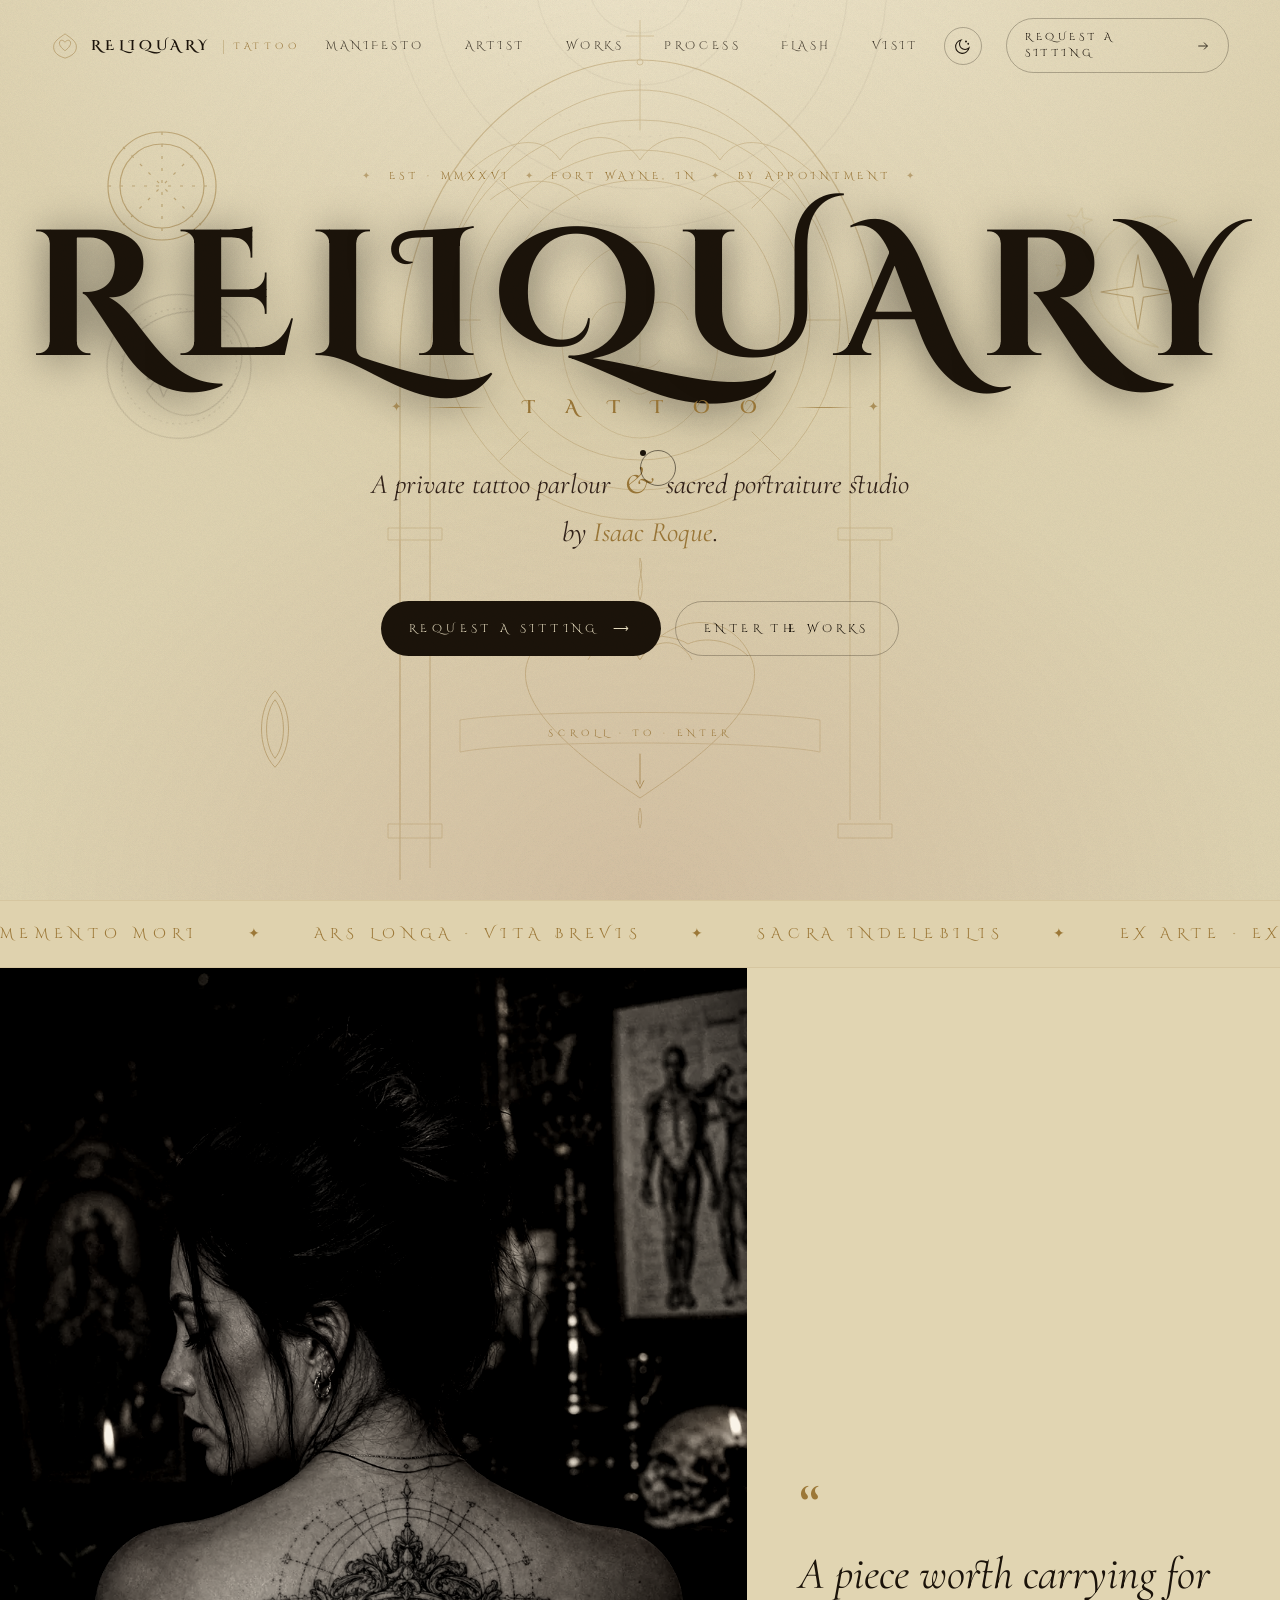
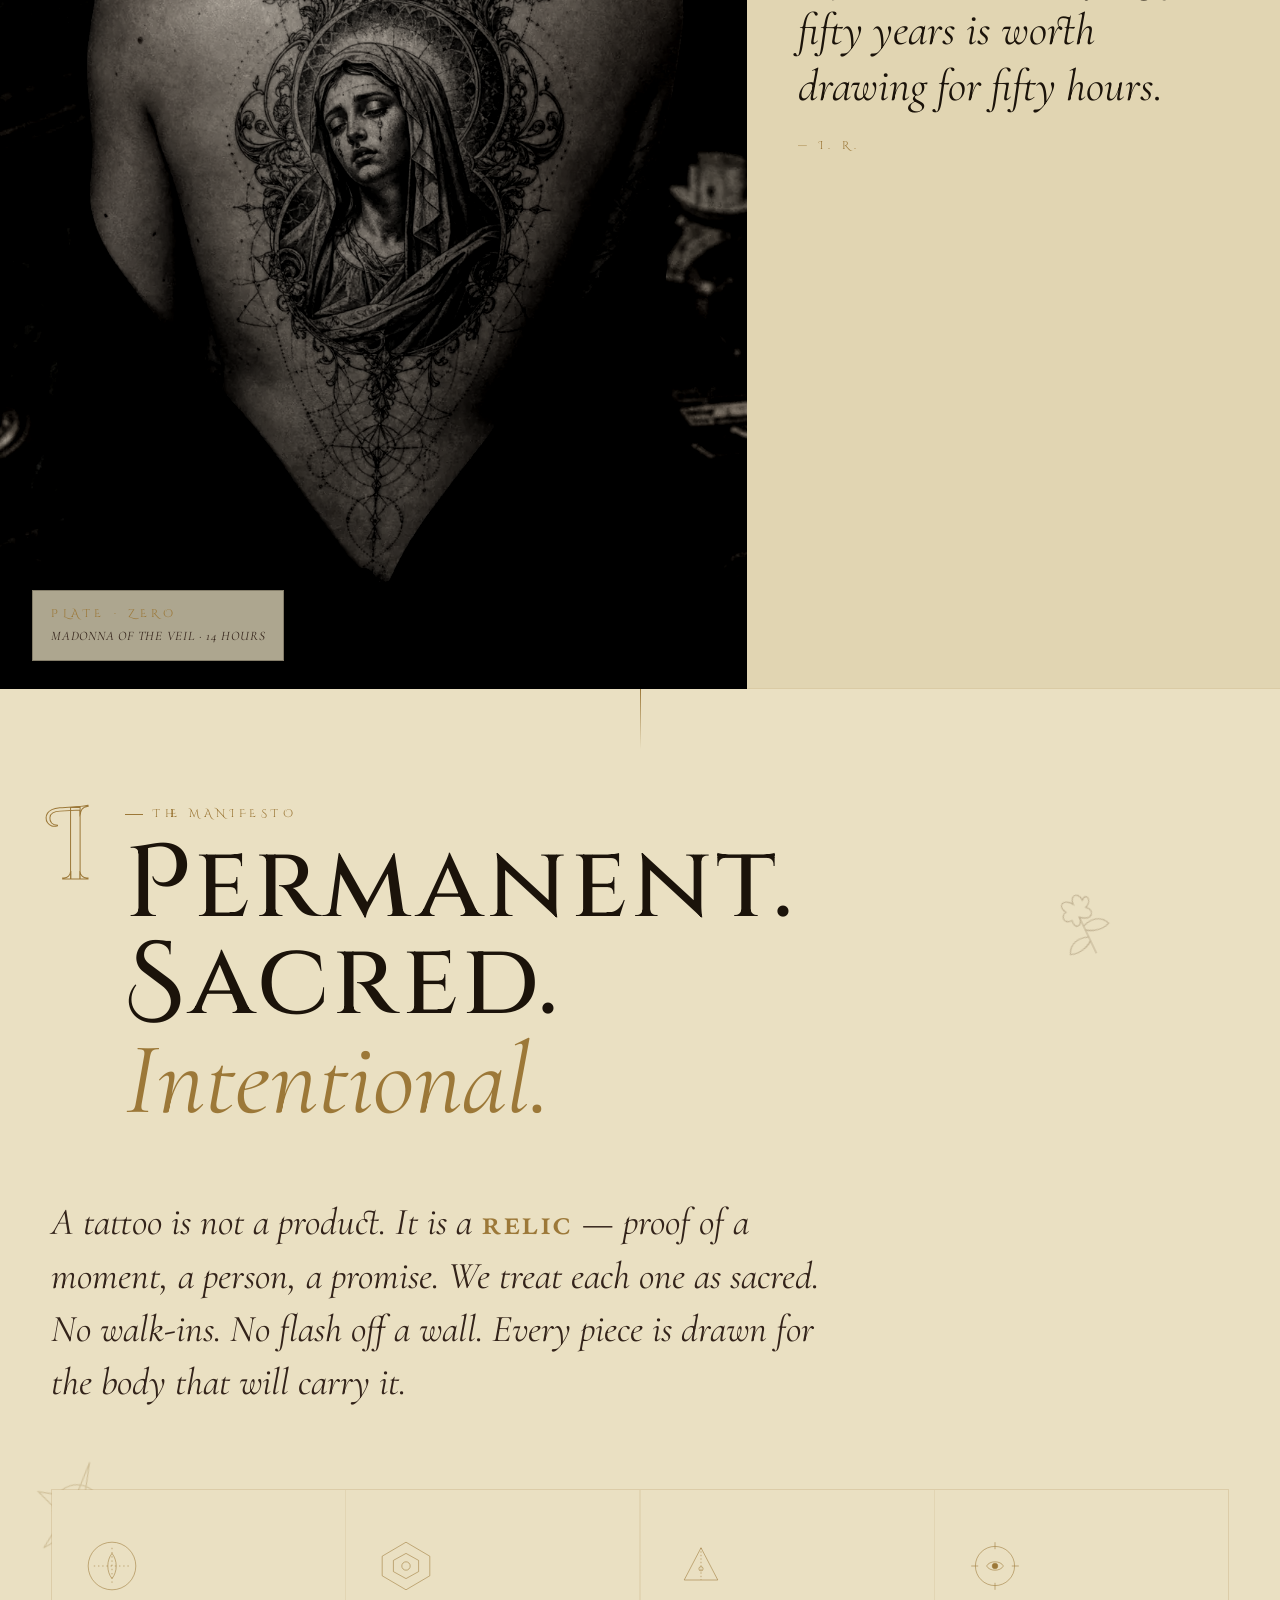
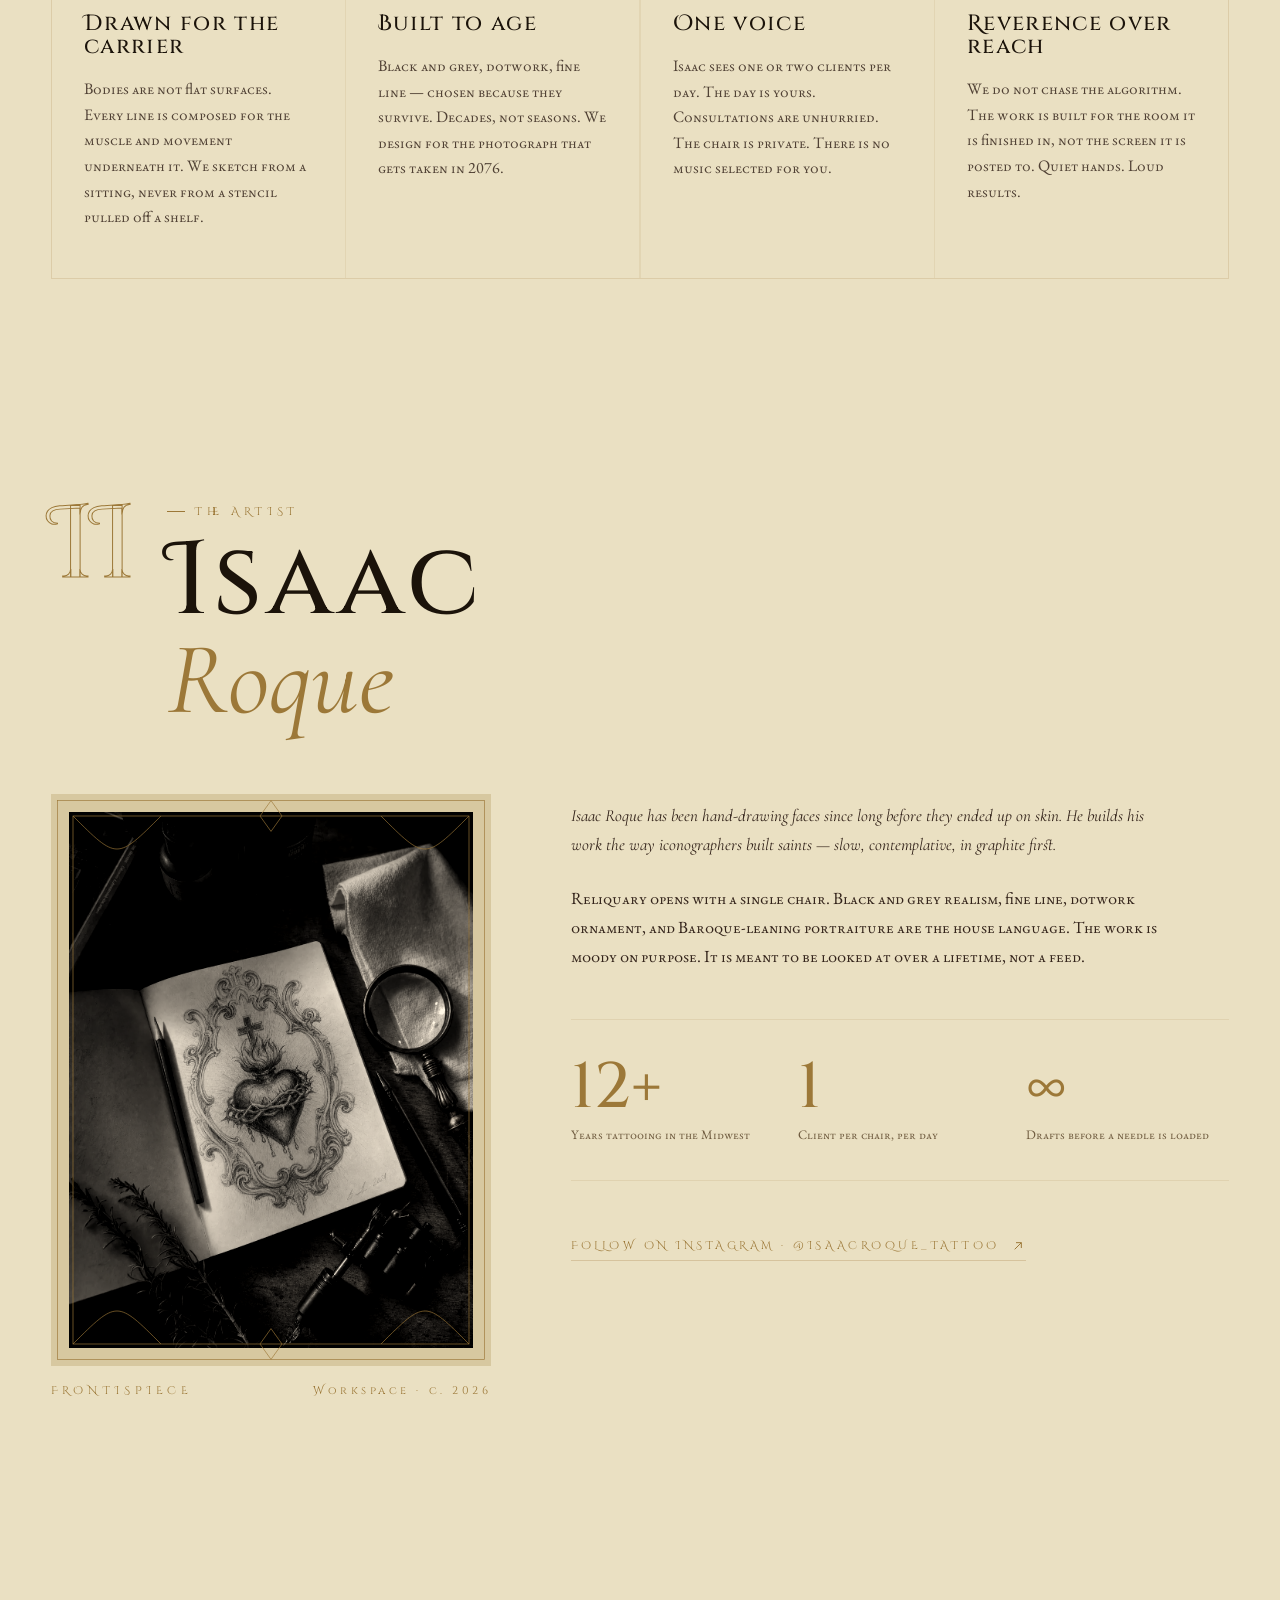
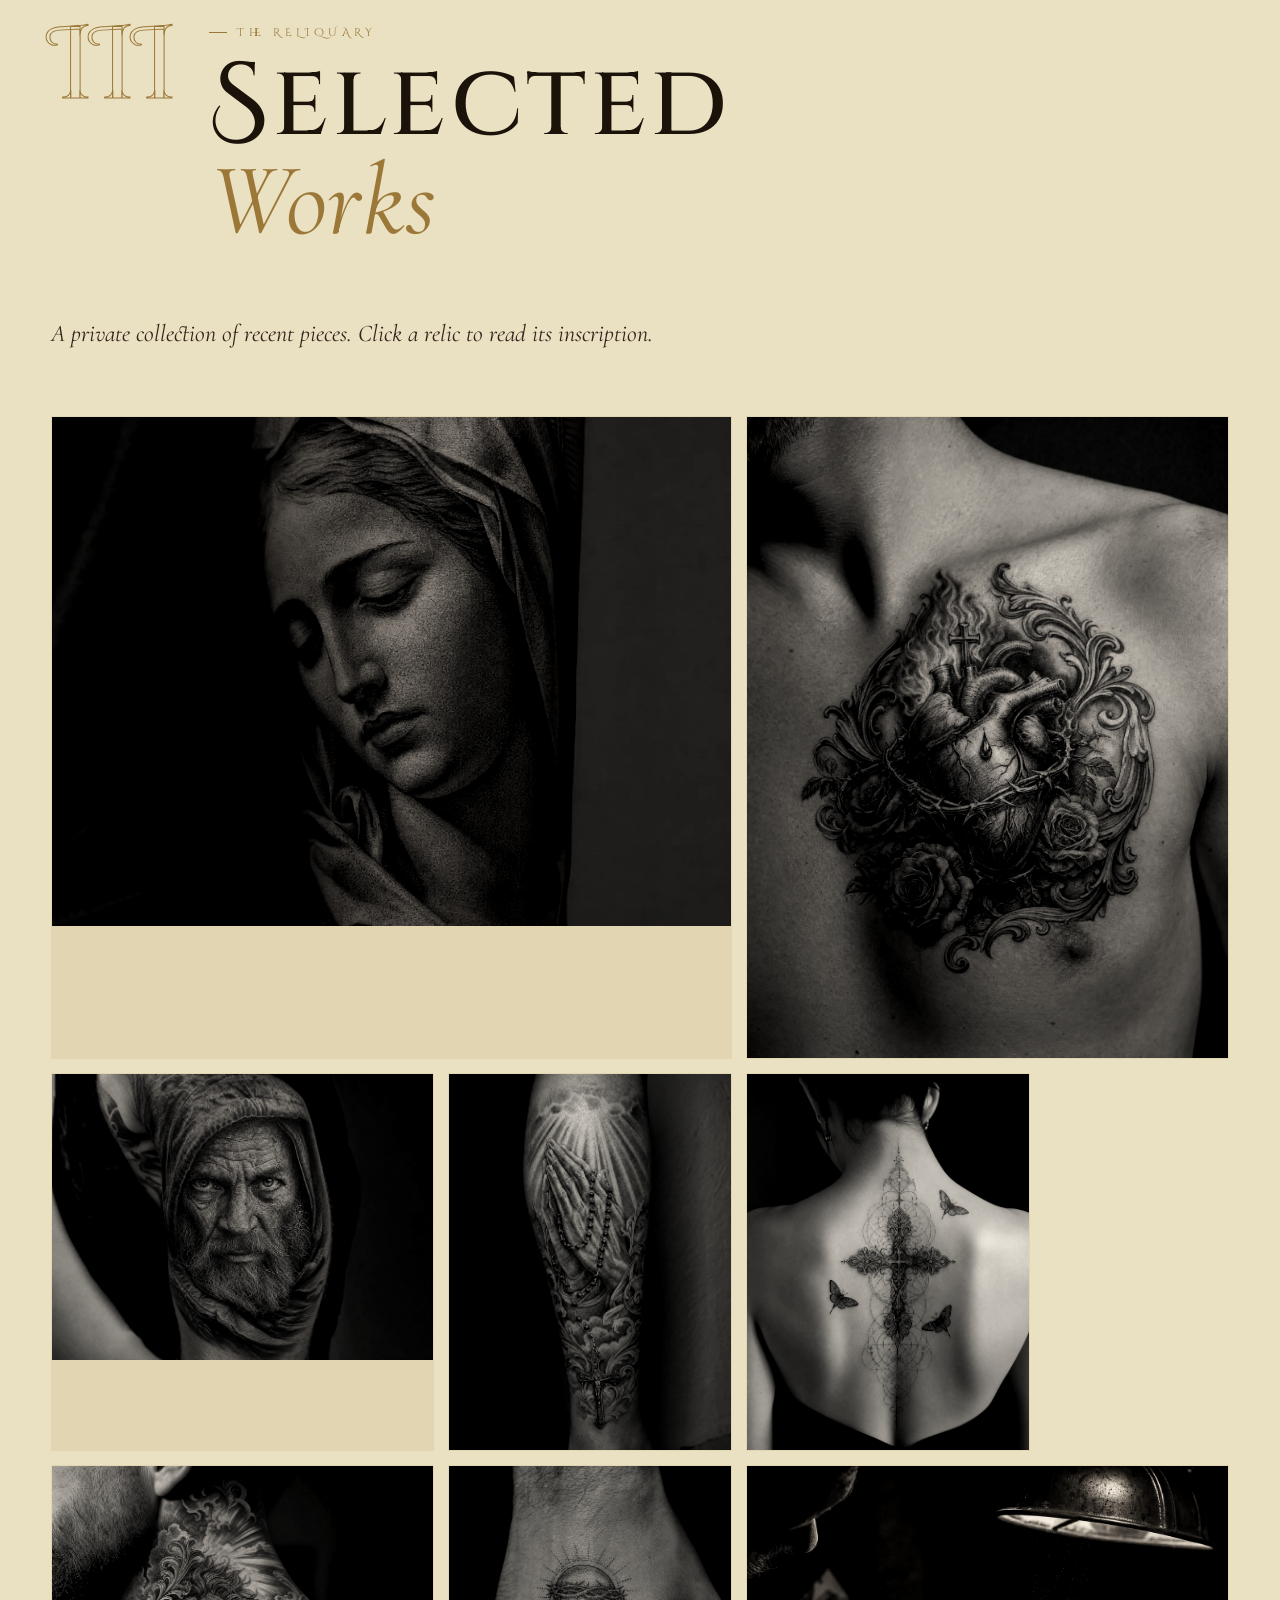
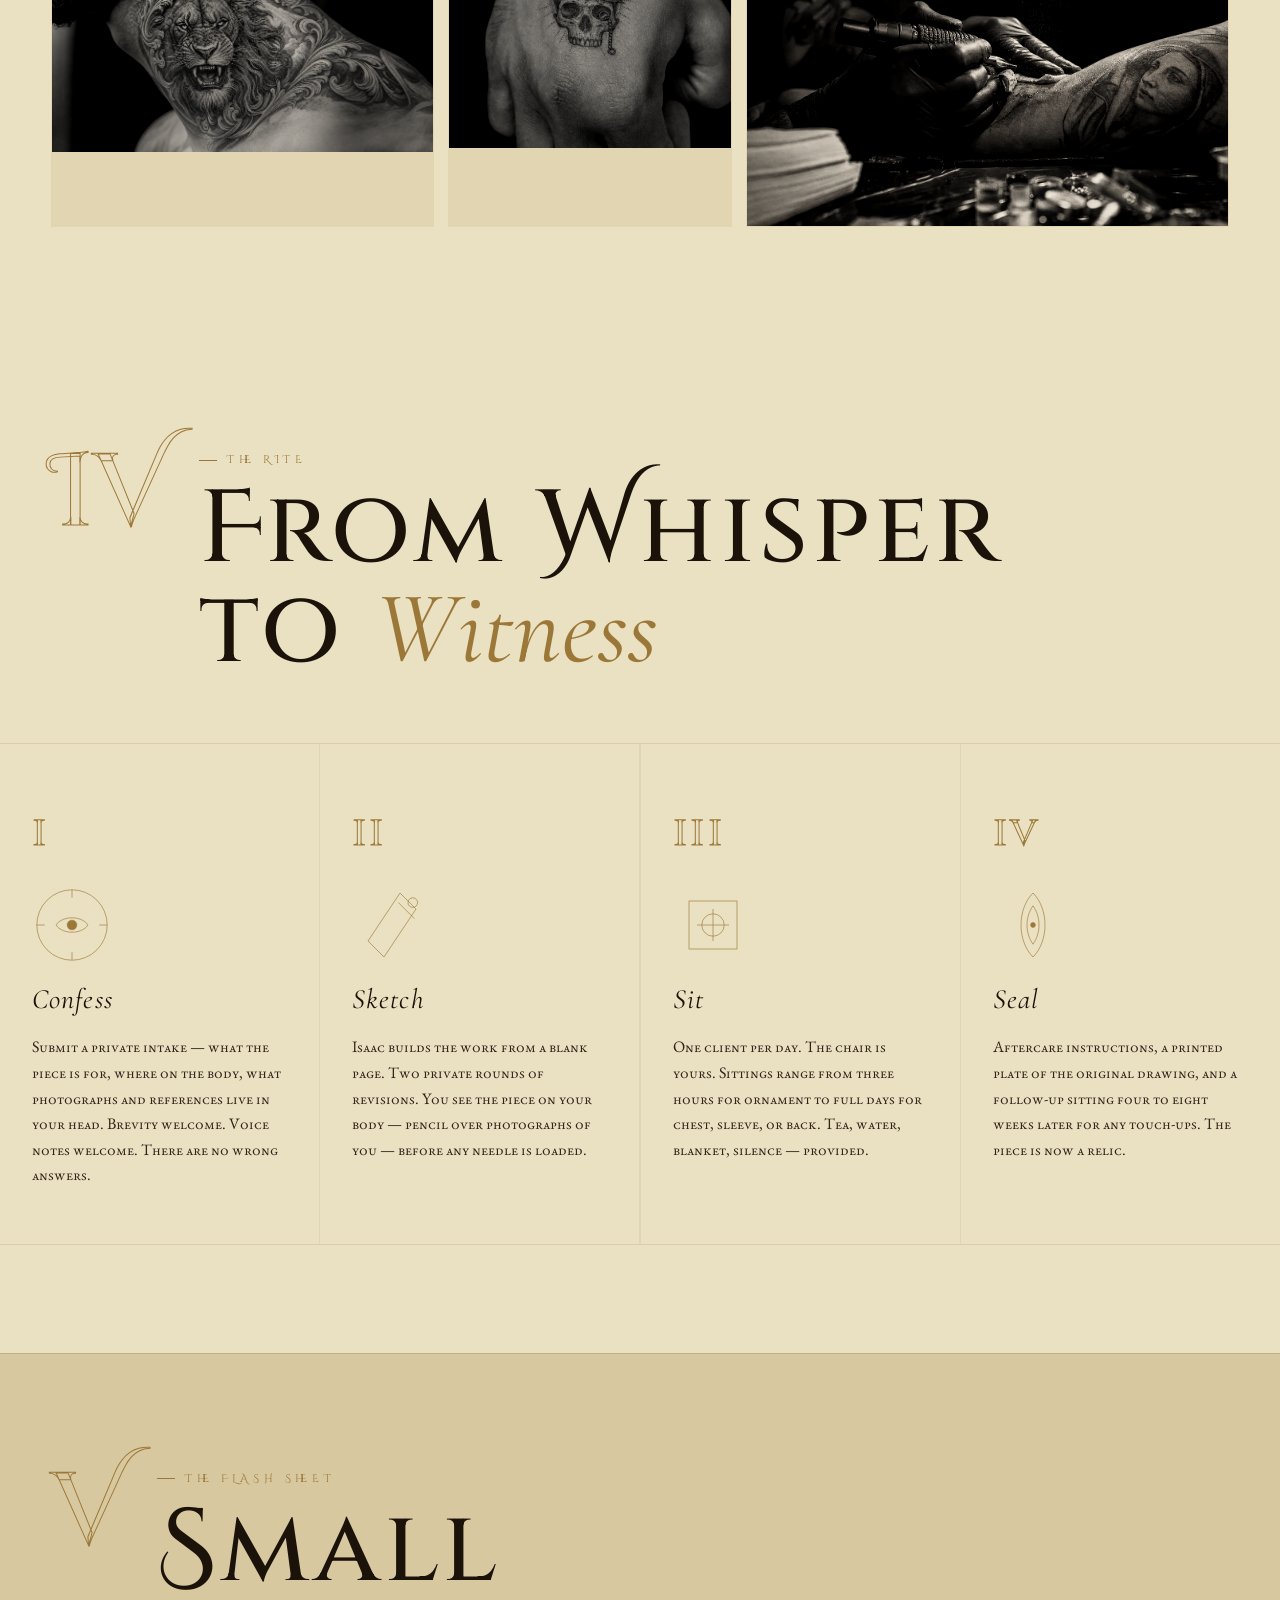
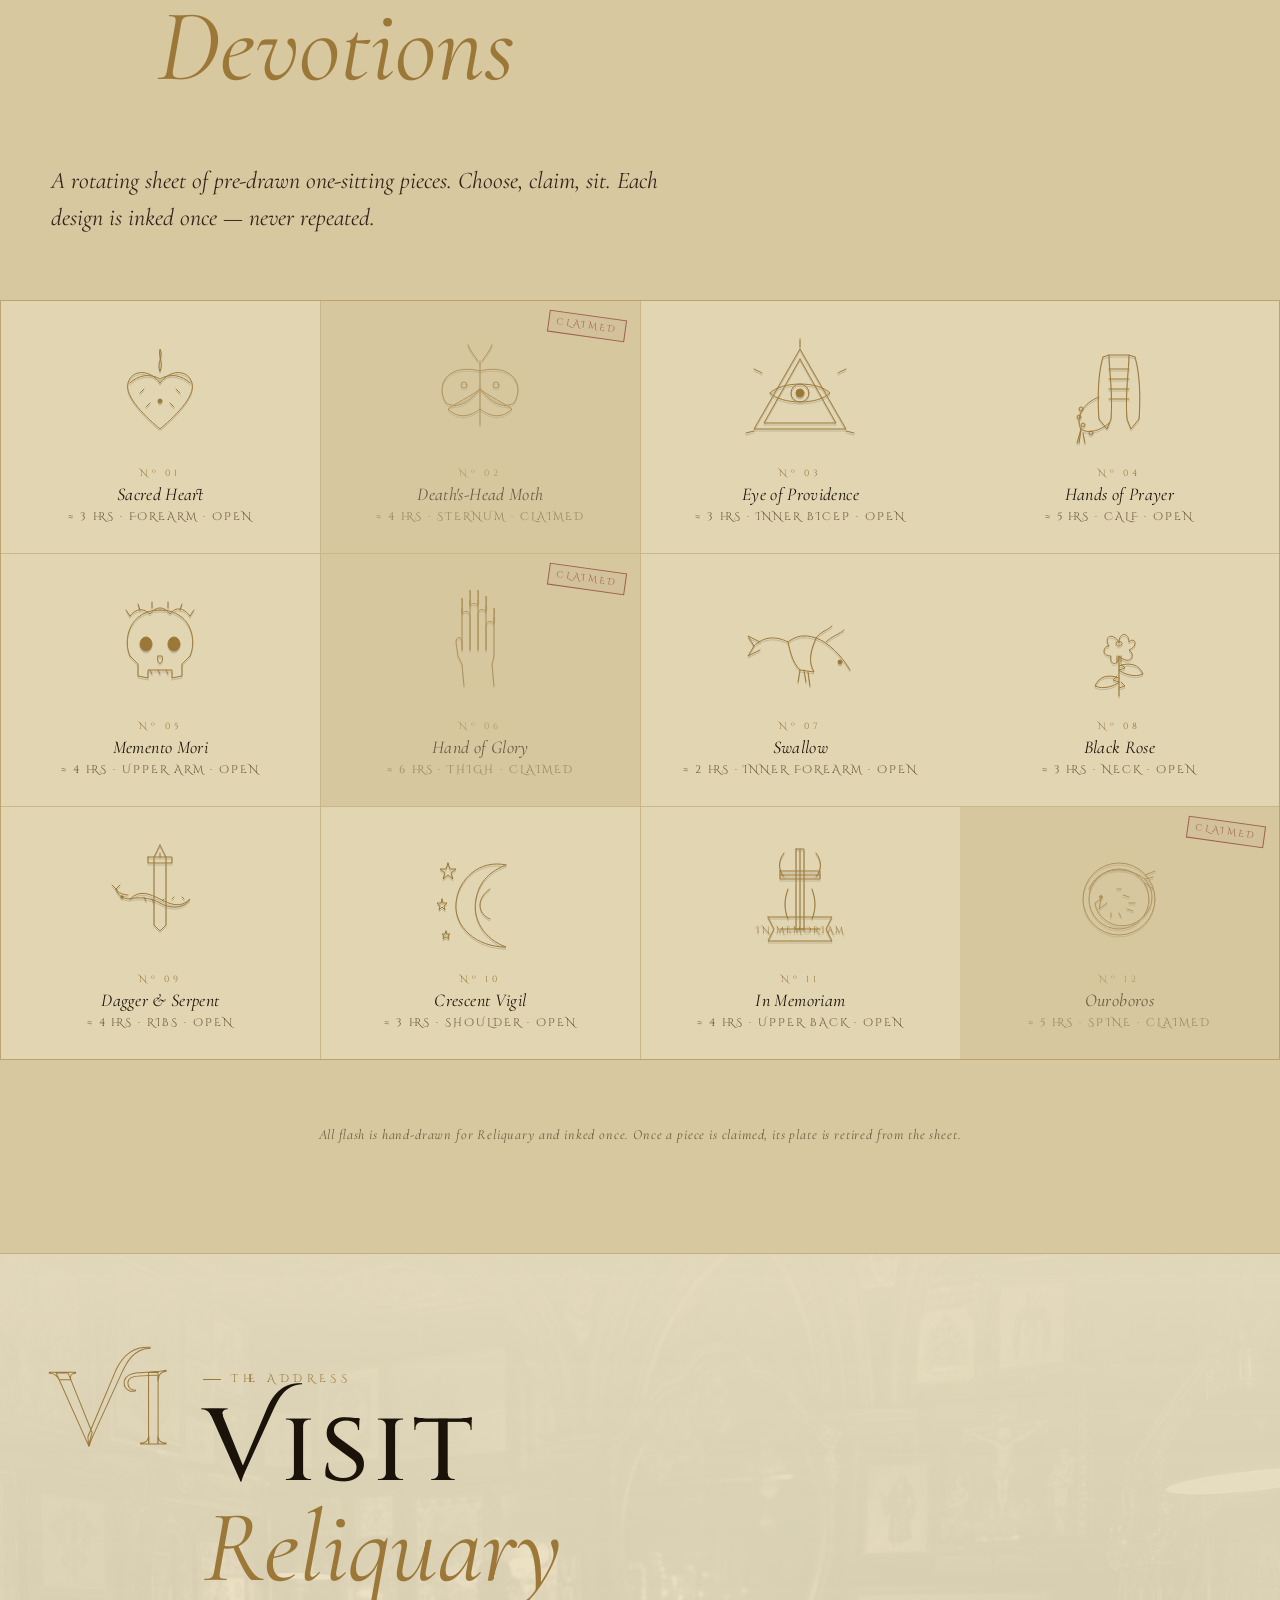
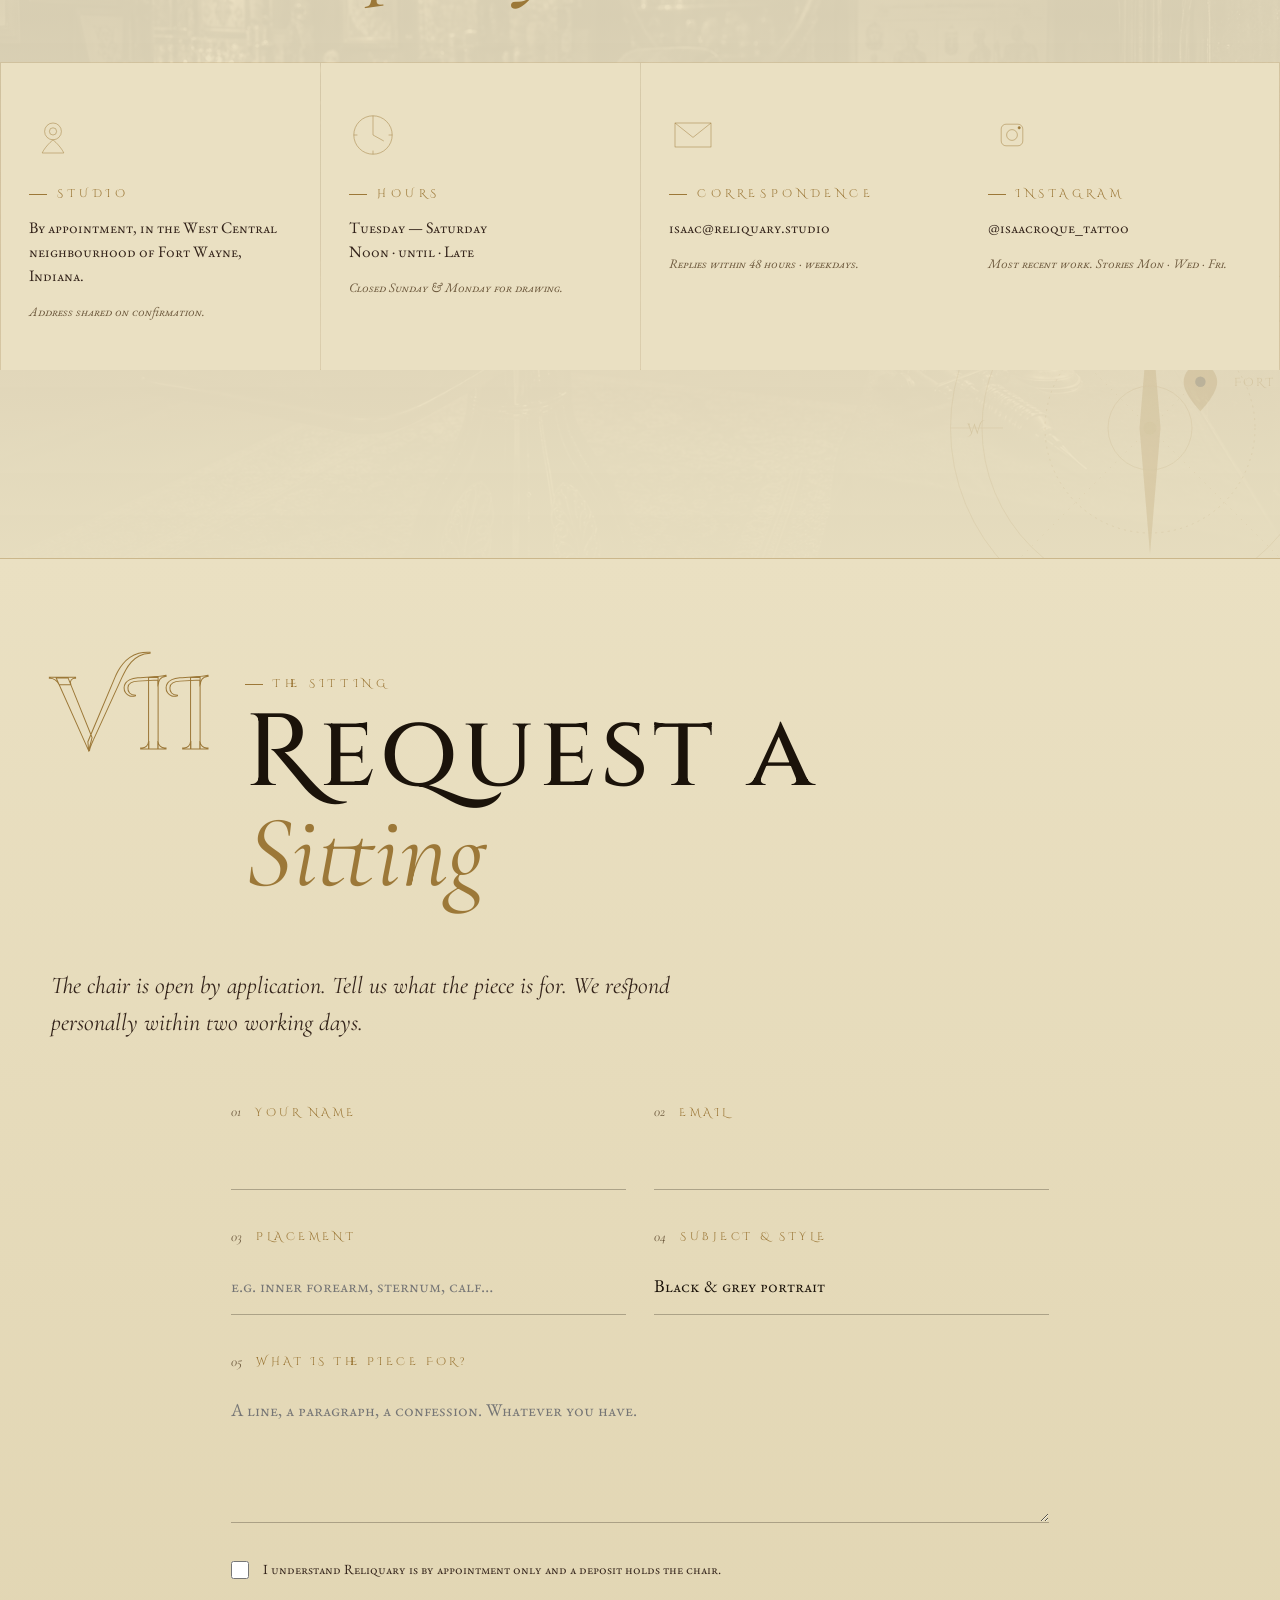
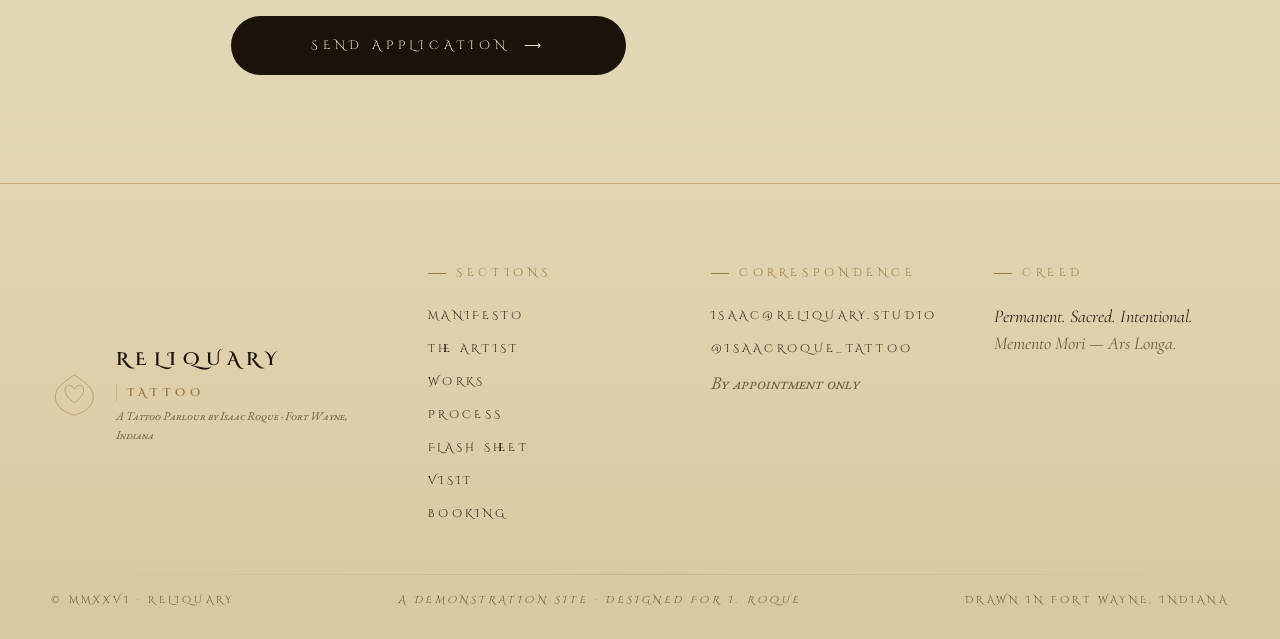
==== index.html @ c6cedb88 "Depth field: 5-layer parallax of background tattoo plates 17 hand-drawn SVG tattoo designs scattered" ====
<!doctype html>
<html lang="en">
<head>
<meta charset="utf-8" />
<meta name="viewport" content="width=device-width,initial-scale=1,viewport-fit=cover" />
<meta name="theme-color" content="#0A0908" />
<title>RELIQUARY TATTOO · Isaac Roque · Fort Wayne, Indiana</title>
<meta name="description" content="Reliquary Tattoo is a private parlour by Isaac Roque in Fort Wayne, Indiana — black & grey realism, sacred portraiture, fine ornamental work. By appointment only." />
<meta property="og:title" content="RELIQUARY TATTOO · Isaac Roque · Fort Wayne, Indiana" />
<meta property="og:description" content="Permanent relics, hand-drawn in Fort Wayne, Indiana." />
<meta property="og:type" content="website" />

<link rel="icon" href="assets/svg/favicon.svg" type="image/svg+xml" />
<link rel="preconnect" href="https://fonts.googleapis.com" crossorigin />
<link rel="preconnect" href="https://fonts.gstatic.com" crossorigin />
<link href="https://fonts.googleapis.com/css2?family=Cinzel:wght@400;500;600;700;900&family=EB+Garamond:ital,wght@0,400;0,500;0,600;1,400;1,500&family=UnifrakturCook:wght@700&family=Cormorant+Garamond:ital,wght@0,300;0,400;0,500;0,600;1,300;1,400&display=swap" rel="stylesheet" />

<link rel="stylesheet" href="css/style.css" />
</head>
<body class="is-loading">

<!-- =========================================================
     LOADER
========================================================= -->
<div class="loader" aria-hidden="true">
  <div class="loader__inner">
    <svg class="loader__mark" viewBox="0 0 200 240" fill="none" stroke="currentColor" stroke-width="0.7">
      <!-- ornate frame -->
      <path d="M100 6 C 130 18, 174 38, 184 70 C 192 100, 188 168, 158 200 C 130 226, 100 234, 100 234 C 100 234, 70 226, 42 200 C 12 168, 8 100, 16 70 C 26 38, 70 18, 100 6 Z" />
      <path d="M100 18 C 124 28, 162 46, 170 72 C 176 100, 174 162, 150 190 C 126 214, 100 220, 100 220 C 100 220, 74 214, 50 190 C 26 162, 24 100, 30 72 C 38 46, 76 28, 100 18 Z" />
      <!-- sacred heart -->
      <path class="loader__heart" d="M100 88 C 90 74, 70 72, 64 88 C 58 102, 80 124, 100 138 C 120 124, 142 102, 136 88 C 130 72, 110 74, 100 88 Z" />
      <!-- crown of thorns -->
      <path class="loader__thorns" d="M48 92 C 60 78, 80 74, 100 84 C 120 74, 140 78, 152 92" />
      <!-- flame -->
      <path class="loader__flame" d="M100 80 C 96 70, 102 64, 100 58 C 99 64, 105 70, 100 80 Z" />
      <!-- rays -->
      <g class="loader__rays" stroke-linecap="round">
        <line x1="100" y1="40" x2="100" y2="56" />
        <line x1="58" y1="60" x2="68" y2="72" />
        <line x1="142" y1="60" x2="132" y2="72" />
        <line x1="40" y1="120" x2="54" y2="120" />
        <line x1="160" y1="120" x2="146" y2="120" />
      </g>
    </svg>
    <div class="loader__word">
      <span>R</span><span>E</span><span>L</span><span>I</span><span>Q</span><span>U</span><span>A</span><span>R</span><span>Y</span>
    </div>
    <div class="loader__sub">EST · MMXXVI · FORT WAYNE</div>
  </div>
</div>

<!-- =========================================================
     DEPTH FIELD — fixed background of drifting tattoo plates
     across 5 parallax layers and 5 ink tints. Driven by JS.
========================================================= -->
<div class="depth" aria-hidden="true">

  <!-- ◆ FAR LAYER — barely moves (0.04x), almost watermark ◆ -->
  <svg class="depth__art is-far" data-speed="0.04" data-tint="sepia" data-rot="-8" style="--x:8%;--y:6%;--w:340px" viewBox="0 0 200 240" fill="none" stroke="currentColor" stroke-width="0.6">
    <!-- ornate cathedral arch frame -->
    <path d="M40 232 L40 90 C 40 50, 80 18, 100 18 C 120 18, 160 50, 160 90 L160 232 Z" />
    <path d="M50 224 L50 96 C 50 60, 84 28, 100 28 C 116 28, 150 60, 150 96 L150 224 Z" />
    <path d="M64 50 C 76 38, 90 36, 100 44 C 110 36, 124 38, 136 50" />
    <path d="M100 80 C 90 68, 72 70, 70 84 C 68 100, 96 124, 100 128 C 104 124, 132 100, 130 84 C 128 70, 110 68, 100 80 Z" />
    <line x1="100" y1="6" x2="100" y2="22" />
    <line x1="92" y1="14" x2="108" y2="14" />
  </svg>

  <svg class="depth__art is-far" data-speed="0.06" data-tint="bronze" data-rot="12" style="--x:74%;--y:18%;--w:280px" viewBox="0 0 200 200" fill="none" stroke="currentColor" stroke-width="0.6">
    <!-- compass rose -->
    <circle cx="100" cy="100" r="92" />
    <circle cx="100" cy="100" r="76" />
    <circle cx="100" cy="100" r="40" stroke-dasharray="2 5" />
    <circle cx="100" cy="100" r="14" />
    <path d="M100 8 L108 100 L100 192 L92 100 Z" />
    <path d="M8 100 L100 108 L192 100 L100 92 Z" />
    <path d="M34 34 L100 100 L166 166 M166 34 L100 100 L34 166" stroke-dasharray="1 4" />
    <line x1="100" y1="2" x2="100" y2="14" /><line x1="100" y1="186" x2="100" y2="198" />
    <line x1="2" y1="100" x2="14" y2="100" /><line x1="186" y1="100" x2="198" y2="100" />
  </svg>

  <svg class="depth__art is-far" data-speed="0.05" data-tint="sepia" data-rot="-3" style="--x:32%;--y:48%;--w:380px" viewBox="0 0 280 200" fill="none" stroke="currentColor" stroke-width="0.5">
    <!-- anatomy plate skull profile -->
    <path d="M30 110 C 20 80, 40 40, 90 30 C 150 18, 220 32, 246 70 C 260 100, 250 130, 220 150 L220 170 L210 178 L210 168 L196 170 L196 162 L180 168 L180 160 L160 170 L150 168 L120 174 C 80 168, 40 150, 30 110 Z" />
    <ellipse cx="160" cy="92" rx="20" ry="22" />
    <ellipse cx="210" cy="90" rx="14" ry="16" />
    <path d="M178 116 C 174 124, 184 130, 188 124 C 192 118, 184 110, 178 116 Z" />
    <path d="M150 140 L154 148 L160 142 M170 144 L172 152 L180 148 M190 144 L194 152 L202 148" />
    <path d="M118 64 C 100 56, 78 56, 64 70 M252 56 C 250 50, 244 46, 234 48" stroke-dasharray="2 3" />
  </svg>

  <!-- ◆ MID-FAR LAYER (0.12x) ◆ -->
  <svg class="depth__art is-midfar" data-speed="0.12" data-tint="crimson" data-rot="20" style="--x:84%;--y:62%;--w:240px" viewBox="0 0 200 200" fill="none" stroke="currentColor" stroke-width="0.7">
    <!-- sacred heart with thorns -->
    <path d="M100 80 C 80 50, 30 50, 26 90 C 22 130, 80 178, 100 192 C 120 178, 178 130, 174 90 C 170 50, 120 50, 100 80 Z" />
    <path d="M100 80 C 92 64, 72 62, 64 80" stroke-dasharray="1 3" />
    <path d="M100 80 C 108 64, 128 62, 136 80" stroke-dasharray="1 3" />
    <path d="M30 86 C 50 70, 80 66, 100 76 C 120 66, 150 70, 170 86" />
    <path d="M100 30 C 94 16, 106 6, 100 -6 C 96 6, 106 16, 100 30 Z" />
    <path d="M40 60 L36 50 M52 46 L52 36 M68 36 L66 26 M132 36 L134 26 M148 46 L148 36 M160 60 L164 50" />
  </svg>

  <svg class="depth__art is-midfar" data-speed="0.14" data-tint="bronze" data-rot="-15" style="--x:6%;--y:78%;--w:300px" viewBox="0 0 220 200" fill="none" stroke="currentColor" stroke-width="0.6">
    <!-- ornamental scrollwork banner -->
    <path d="M20 100 C 40 70, 80 70, 100 100 C 120 130, 160 130, 180 100 C 200 70, 200 70, 200 100 C 200 130, 160 130, 140 100 C 120 70, 80 70, 60 100 C 40 130, 20 130, 20 100 Z" />
    <path d="M40 100 C 50 90, 70 90, 80 100 C 90 110, 110 110, 120 100 C 130 90, 150 90, 160 100" />
    <circle cx="60" cy="100" r="4" /><circle cx="110" cy="100" r="4" /><circle cx="160" cy="100" r="4" />
    <path d="M14 100 L4 92 L14 84 M206 100 L216 92 L206 84 M14 100 L4 108 L14 116 M206 100 L216 108 L206 116" />
  </svg>

  <svg class="depth__art is-midfar" data-speed="0.16" data-tint="charcoal" data-rot="6" style="--x:48%;--y:88%;--w:260px" viewBox="0 0 200 240" fill="none" stroke="currentColor" stroke-width="0.7">
    <!-- praying hands with rosary -->
    <path d="M70 30 C 64 50, 60 100, 64 160 L80 200 L88 160 C 92 100, 84 50, 84 26 Z" />
    <path d="M130 30 C 136 50, 140 100, 136 160 L120 200 L112 160 C 108 100, 116 50, 116 26 Z" />
    <line x1="84" y1="26" x2="116" y2="26" />
    <line x1="80" y1="60" x2="120" y2="60" /><line x1="80" y1="80" x2="120" y2="80" />
    <line x1="80" y1="100" x2="120" y2="100" /><line x1="80" y1="120" x2="120" y2="120" />
    <!-- rosary -->
    <path d="M64 130 C 30 140, 12 170, 22 200 C 36 220, 70 210, 80 192" />
    <circle cx="22" cy="156" r="2" /><circle cx="14" cy="170" r="2" /><circle cx="14" cy="186" r="2" />
    <circle cx="22" cy="200" r="2" /><circle cx="36" cy="210" r="2" /><circle cx="56" cy="216" r="2" />
    <path d="M14 188 L8 220 M18 196 L22 226 M26 200 L30 230" stroke-linecap="round" />
  </svg>

  <svg class="depth__art is-midfar" data-speed="0.10" data-tint="ash" data-rot="-20" style="--x:14%;--y:120%;--w:260px" viewBox="0 0 200 200" fill="none" stroke="currentColor" stroke-width="0.6">
    <!-- moth -->
    <path d="M100 28 L100 172" />
    <path d="M100 50 C 40 38, 12 70, 26 110 C 44 130, 70 110, 92 90 L100 80" />
    <path d="M100 50 C 160 38, 188 70, 174 110 C 156 130, 130 110, 108 90 L100 80" />
    <path d="M100 90 C 80 110, 50 124, 32 134 C 50 154, 80 152, 96 138 L100 130" />
    <path d="M100 90 C 120 110, 150 124, 168 134 C 150 154, 120 152, 104 138 L100 130" />
    <circle cx="64" cy="86" r="6" /><circle cx="136" cy="86" r="6" />
    <circle cx="64" cy="86" r="2" fill="currentColor" /><circle cx="136" cy="86" r="2" fill="currentColor" />
    <path d="M94 28 C 88 14, 80 6, 76 -2 M106 28 C 112 14, 120 6, 124 -2" />
  </svg>

  <!-- ◆ MID LAYER (0.25x) ◆ -->
  <svg class="depth__art is-mid" data-speed="0.25" data-tint="bronze" data-rot="0" style="--x:62%;--y:104%;--w:200px" viewBox="0 0 200 200" fill="none" stroke="currentColor" stroke-width="0.8">
    <!-- eye of providence in triangle -->
    <path d="M100 12 L188 178 L12 178 Z" />
    <path d="M100 30 L172 168 L28 168 Z" stroke-dasharray="2 4" />
    <path d="M44 100 C 60 80, 140 80, 156 100 C 140 120, 60 120, 44 100 Z" />
    <circle cx="100" cy="100" r="14" />
    <circle cx="100" cy="100" r="6" fill="currentColor" />
    <line x1="100" y1="50" x2="100" y2="76" />
    <line x1="50" y1="100" x2="32" y2="100" />
    <line x1="150" y1="100" x2="168" y2="100" />
  </svg>

  <svg class="depth__art is-mid" data-speed="0.28" data-tint="charcoal" data-rot="14" style="--x:18%;--y:160%;--w:220px" viewBox="0 0 200 200" fill="none" stroke="currentColor" stroke-width="0.7">
    <!-- dagger through serpent -->
    <path d="M100 4 L110 22 L110 150 L100 162 L90 150 L90 22 Z" />
    <path d="M76 22 L124 22 L124 32 L76 32 Z" />
    <line x1="100" y1="14" x2="100" y2="22" />
    <path d="M16 110 C 60 80, 100 140, 144 110 C 184 90, 184 60, 156 50 C 120 40, 80 80, 60 96 C 40 110, 24 108, 16 100 Z" stroke-linecap="round" />
    <circle cx="32" cy="106" r="2" fill="currentColor" />
    <path d="M16 100 L4 98 M4 98 L8 92 M4 98 L8 104" />
  </svg>

  <svg class="depth__art is-mid" data-speed="0.30" data-tint="crimson" data-rot="-10" style="--x:78%;--y:184%;--w:200px" viewBox="0 0 200 200" fill="none" stroke="currentColor" stroke-width="0.7">
    <!-- ornate cross with banner -->
    <path d="M92 16 L108 16 L108 100 L172 100 L172 116 L108 116 L108 184 L92 184 L92 116 L28 116 L28 100 L92 100 Z" />
    <path d="M76 32 C 70 42, 70 56, 76 66 M124 32 C 130 42, 130 56, 124 66" />
    <path d="M84 134 C 80 150, 80 168, 84 180 M116 134 C 120 150, 120 168, 116 180" />
    <path d="M52 100 C 60 90, 80 90, 92 100 M108 100 C 120 90, 140 90, 148 100" />
  </svg>

  <svg class="depth__art is-mid" data-speed="0.22" data-tint="sepia" data-rot="22" style="--x:8%;--y:220%;--w:240px" viewBox="0 0 220 200" fill="none" stroke="currentColor" stroke-width="0.6">
    <!-- swallow -->
    <path d="M14 100 C 30 80, 60 80, 86 92 C 100 80, 116 76, 140 84 C 168 92, 200 120, 216 156" />
    <path d="M86 92 C 92 110, 100 132, 114 148 L142 152 C 134 132, 130 116, 140 84" />
    <path d="M14 100 L4 84 L24 96 M14 100 L4 116 L24 104" />
    <circle cx="200" cy="142" r="2" fill="currentColor" />
    <path d="M114 148 L110 168 M124 148 L126 170 M134 152 L138 174" />
  </svg>

  <!-- ◆ MID-NEAR LAYER (0.50x) ◆ -->
  <svg class="depth__art is-midnear" data-speed="0.50" data-tint="gold" data-rot="0" style="--x:88%;--y:248%;--w:160px" viewBox="0 0 200 200" fill="none" stroke="currentColor" stroke-width="0.9">
    <!-- crescent moon and stars -->
    <path d="M150 24 C 100 16, 60 50, 56 100 C 52 150, 100 184, 158 184 C 110 168, 86 134, 92 96 C 98 60, 124 36, 150 24 Z" />
    <path d="M30 32 L34 44 L46 44 L36 52 L40 64 L30 56 L20 64 L24 52 L14 44 L26 44 Z" />
    <path d="M22 100 L24 108 L32 108 L26 114 L28 122 L22 116 L16 122 L18 114 L12 108 L20 108 Z" />
    <path d="M40 162 L42 168 L48 168 L44 172 L46 178 L40 174 L34 178 L36 172 L32 168 L38 168 Z" />
  </svg>

  <svg class="depth__art is-midnear" data-speed="0.45" data-tint="charcoal" data-rot="-12" style="--x:14%;--y:280%;--w:180px" viewBox="0 0 200 200" fill="none" stroke="currentColor" stroke-width="0.8">
    <!-- ouroboros -->
    <circle cx="100" cy="100" r="80" />
    <circle cx="100" cy="100" r="64" stroke-dasharray="2 5" />
    <path d="M40 80 C 56 40, 110 30, 156 60 C 188 90, 174 134, 130 152 C 86 170, 60 140, 56 110 L72 102 L70 124 L86 110" />
    <circle cx="64" cy="98" r="2" fill="currentColor" />
    <path d="M156 60 L172 56 M156 64 L172 72 M156 56 L168 50" />
  </svg>

  <svg class="depth__art is-midnear" data-speed="0.55" data-tint="crimson" data-rot="8" style="--x:50%;--y:316%;--w:170px" viewBox="0 0 200 200" fill="none" stroke="currentColor" stroke-width="0.8">
    <!-- skull memento mori -->
    <path d="M40 50 C 30 60, 24 80, 30 100 L40 116 L40 140 L52 144 L52 130 L62 132 L72 130 L82 132 L92 130 L102 132 L112 130 L122 132 L130 140 L130 116 L140 100 C 146 80, 140 60, 130 50 C 118 36, 92 32, 84 32 C 76 32, 50 36, 40 50 Z" />
    <ellipse cx="64" cy="84" rx="9" ry="11" fill="currentColor" />
    <ellipse cx="106" cy="84" rx="9" ry="11" fill="currentColor" />
    <path d="M82 100 C 80 106, 86 110, 86 110 C 86 110, 92 106, 90 100 Z" />
    <path d="M70 130 L72 138 M82 132 L82 140 M94 132 L94 140 M106 132 L108 138" />
  </svg>

  <!-- ◆ NEAR LAYER (0.85x — almost natural) ◆ -->
  <svg class="depth__art is-near" data-speed="0.85" data-tint="sepia" data-rot="-22" style="--x:84%;--y:340%;--w:120px" viewBox="0 0 120 120" fill="none" stroke="currentColor" stroke-width="1.1">
    <!-- single rose -->
    <path d="M60 56 C 54 46, 44 50, 50 60 C 44 60, 42 70, 52 70 C 50 80, 60 80, 60 70 C 70 80, 78 70, 70 64 C 80 60, 76 50, 70 56 C 70 46, 60 46, 60 56 Z" />
    <path d="M60 70 L60 110" />
    <path d="M60 80 C 70 76, 80 78, 84 88 C 76 92, 64 88, 60 84" />
    <path d="M60 92 C 50 88, 40 90, 36 100 C 44 104, 56 100, 60 96" />
  </svg>

  <svg class="depth__art is-near" data-speed="0.95" data-tint="bronze" data-rot="14" style="--x:6%;--y:362%;--w:110px" viewBox="0 0 100 100" fill="none" stroke="currentColor" stroke-width="1">
    <!-- small star burst -->
    <path d="M50 6 L54 40 L88 44 L60 60 L70 92 L50 72 L30 92 L40 60 L12 44 L46 40 Z" />
    <circle cx="50" cy="50" r="22" />
    <circle cx="50" cy="50" r="6" fill="currentColor" />
  </svg>

  <!-- a final far-back giant arch behind footer -->
  <svg class="depth__art is-far" data-speed="0.08" data-tint="charcoal" data-rot="0" style="--x:50%;--y:386%;--w:520px" viewBox="0 0 400 400" fill="none" stroke="currentColor" stroke-width="0.4">
    <circle cx="200" cy="200" r="190" />
    <circle cx="200" cy="200" r="160" />
    <circle cx="200" cy="200" r="120" stroke-dasharray="2 6" />
    <circle cx="200" cy="200" r="80" />
    <circle cx="200" cy="200" r="40" />
    <path d="M200 10 L200 390 M10 200 L390 200" stroke-dasharray="1 6" />
    <path d="M64 64 L336 336 M336 64 L64 336" stroke-dasharray="1 6" />
    <text x="200" y="34" text-anchor="middle" font-family="Cinzel" font-size="10" fill="currentColor" stroke="none" letter-spacing="3">RELIQUARY · MMXXVI</text>
  </svg>

</div>

<!-- =========================================================
     CUSTOM CURSOR
========================================================= -->
<div class="cursor" aria-hidden="true">
  <div class="cursor__dot"></div>
  <div class="cursor__ring"></div>
</div>

<!-- =========================================================
     GRAIN OVERLAY
========================================================= -->
<div class="grain" aria-hidden="true"></div>

<!-- =========================================================
     NAV
========================================================= -->
<header class="nav" id="nav">
  <a href="#top" class="nav__brand" aria-label="Reliquary home">
    <svg viewBox="0 0 60 60" class="nav__sigil" fill="none" stroke="currentColor" stroke-width="1">
      <path d="M30 4 C 38 10, 52 18, 54 28 C 56 40, 50 50, 30 56 C 10 50, 4 40, 6 28 C 8 18, 22 10, 30 4 Z" />
      <path d="M30 22 C 26 16, 18 16, 18 24 C 18 32, 30 40, 30 40 C 30 40, 42 32, 42 24 C 42 16, 34 16, 30 22 Z" />
    </svg>
    <span class="nav__wordmark">RELIQUARY<span class="nav__wordmark-tail">TATTOO</span></span>
  </a>
  <nav class="nav__links" aria-label="Primary">
    <a href="#manifesto">Manifesto</a>
    <a href="#artist">Artist</a>
    <a href="#works">Works</a>
    <a href="#process">Process</a>
    <a href="#flash">Flash</a>
    <a href="#visit">Visit</a>
  </nav>
  <button class="nav__theme" aria-label="Toggle theme" data-theme-toggle>
    <svg class="nav__theme-icon nav__theme-icon--moon" viewBox="0 0 24 24" fill="none" stroke="currentColor" stroke-width="1.4">
      <path d="M20 14.5 A 9 9 0 1 1 9.5 4 A 7 7 0 0 0 20 14.5 Z" />
      <circle cx="16" cy="6" r="0.6" fill="currentColor" />
      <circle cx="19" cy="9" r="0.5" fill="currentColor" />
    </svg>
    <svg class="nav__theme-icon nav__theme-icon--sun" viewBox="0 0 24 24" fill="none" stroke="currentColor" stroke-width="1.4">
      <circle cx="12" cy="12" r="4" />
      <path d="M12 2 L12 5 M12 19 L12 22 M2 12 L5 12 M19 12 L22 12 M4.9 4.9 L7 7 M17 17 L19.1 19.1 M19.1 4.9 L17 7 M7 17 L4.9 19.1" stroke-linecap="round" />
    </svg>
  </button>
  <a href="#booking" class="nav__cta">
    <span>Request a Sitting</span>
    <svg viewBox="0 0 24 24" width="14" height="14" fill="none" stroke="currentColor" stroke-width="1.5">
      <path d="M4 12h16M14 6l6 6-6 6" />
    </svg>
  </a>
  <button class="nav__menu" aria-label="Menu" aria-expanded="false">
    <span></span><span></span>
  </button>
</header>

<main id="top">

<!-- =========================================================
     HERO
========================================================= -->
<section class="hero" id="hero">

  <div class="hero__sky" aria-hidden="true">
    <!-- floating ornaments -->
    <svg class="orn orn--1" viewBox="0 0 80 80" fill="none" stroke="currentColor" stroke-width="0.8">
      <circle cx="40" cy="40" r="36" />
      <circle cx="40" cy="40" r="28" />
      <path d="M40 4 L40 76 M4 40 L76 40 M14 14 L66 66 M66 14 L14 66" stroke-dasharray="2 6" />
    </svg>
    <svg class="orn orn--2" viewBox="0 0 60 60" fill="none" stroke="currentColor" stroke-width="0.8">
      <path d="M30 2 L34 26 L58 30 L34 34 L30 58 L26 34 L2 30 L26 26 Z" />
    </svg>
    <svg class="orn orn--3" viewBox="0 0 80 80" fill="none" stroke="currentColor" stroke-width="0.8">
      <path d="M40 6 C 56 22, 56 58, 40 74 C 24 58, 24 22, 40 6 Z" />
      <path d="M40 14 C 50 26, 50 54, 40 66 C 30 54, 30 26, 40 14 Z" />
    </svg>
  </div>

  <!-- giant central illustration: ornate reliquary frame containing a portrait window -->
  <div class="hero__altar" aria-hidden="true">
    <svg class="altar" viewBox="0 0 720 900" fill="none" stroke="currentColor">
      <!-- outer cathedral arch frame -->
      <path class="altar__arch" stroke-width="1.2"
            d="M120 880 L120 360 C 120 180, 240 60, 360 60 C 480 60, 600 180, 600 360 L600 880 Z" />
      <path class="altar__arch altar__arch--inner" stroke-width="0.8"
            d="M150 868 L150 372 C 150 198, 258 90, 360 90 C 462 90, 570 198, 570 372 L570 868 Z" />

      <!-- sun-burst halo -->
      <g class="altar__rays" stroke-width="0.8" stroke-linecap="round">
        <circle cx="360" cy="320" r="170" />
        <circle cx="360" cy="320" r="200" stroke-dasharray="1 7" />
        <circle cx="360" cy="320" r="140" />
        <g>
          <line x1="360" y1="80" x2="360" y2="130" />
          <line x1="220" y1="180" x2="248" y2="208" />
          <line x1="500" y1="180" x2="472" y2="208" />
          <line x1="160" y1="320" x2="200" y2="320" />
          <line x1="560" y1="320" x2="520" y2="320" />
          <line x1="220" y1="460" x2="248" y2="432" />
          <line x1="500" y1="460" x2="472" y2="432" />
        </g>
      </g>

      <!-- ornamental scrollwork above arch -->
      <g class="altar__scroll" stroke-width="0.8">
        <path d="M180 180 C 220 140, 260 130, 280 160 C 300 130, 340 130, 360 160 C 380 130, 420 130, 440 160 C 460 130, 500 140, 540 180" />
        <path d="M210 200 C 240 175, 280 175, 300 200" />
        <path d="M420 200 C 440 175, 480 175, 510 200" />
      </g>

      <!-- sacred heart at altar bottom -->
      <g class="altar__heart" stroke-width="1">
        <path d="M360 660 C 332 612, 268 608, 248 660 C 230 708, 312 766, 360 798 C 408 766, 490 708, 472 660 C 452 608, 388 612, 360 660 Z" />
        <path d="M360 660 C 348 638, 320 636, 308 660" stroke-dasharray="1 4" />
        <path d="M360 660 C 372 638, 400 636, 412 660" stroke-dasharray="1 4" />
        <!-- thorns -->
        <path d="M252 656 C 268 640, 296 636, 312 644 C 328 632, 392 632, 408 644 C 424 636, 452 640, 468 656" />
        <!-- flame -->
        <path d="M360 600 C 354 584, 366 572, 360 558 C 358 572, 366 584, 360 600 Z" />
        <!-- drop -->
        <path d="M360 808 C 358 814, 358 822, 360 828 C 362 822, 362 814, 360 808 Z" />
      </g>

      <!-- inscription banner -->
      <g class="altar__banner" stroke-width="0.7">
        <path d="M180 720 C 240 710, 480 710, 540 720 L540 752 C 480 740, 240 740, 180 752 Z" />
      </g>

      <!-- columns / pillars -->
      <g class="altar__pillars" stroke-width="0.7">
        <path d="M120 540 L120 820 M150 540 L150 820 M570 540 L570 820 M600 540 L600 820" />
        <path d="M108 540 L162 540 L162 528 L108 528 Z" />
        <path d="M558 540 L612 540 L612 528 L558 528 Z" />
        <path d="M108 824 L162 824 L162 838 L108 838 Z" />
        <path d="M558 824 L612 824 L612 838 L558 838 Z" />
      </g>

      <!-- top finial cross -->
      <g class="altar__cross" stroke-width="0.8">
        <line x1="360" y1="20" x2="360" y2="60" />
        <line x1="346" y1="36" x2="374" y2="36" />
        <circle cx="360" cy="62" r="3" />
      </g>

      <!-- portrait silhouette inside arch (a face emerging) -->
      <g class="altar__face" stroke-width="0.6">
        <ellipse cx="360" cy="340" rx="78" ry="98" stroke-dasharray="1 5" />
        <path d="M312 320 C 320 300, 348 296, 358 312" />
        <path d="M362 312 C 372 296, 400 300, 408 320" />
        <path d="M340 360 C 348 372, 372 372, 380 360" />
        <path d="M348 388 C 358 396, 362 396, 372 388" />
        <path d="M360 322 L360 360 L356 366 L364 366" />
      </g>
    </svg>
  </div>

  <div class="hero__content">
    <div class="hero__eyebrow">
      <span class="hero__bullet">✦</span>
      <span>EST · MMXXVI</span>
      <span class="hero__bullet">✦</span>
      <span>FORT WAYNE, IN</span>
      <span class="hero__bullet">✦</span>
      <span>BY APPOINTMENT</span>
      <span class="hero__bullet">✦</span>
    </div>

    <h1 class="hero__title">
      <span class="hero__title-line"><span class="reveal-letter">R</span><span class="reveal-letter">E</span><span class="reveal-letter">L</span><span class="reveal-letter">I</span><span class="reveal-letter">Q</span><span class="reveal-letter">U</span><span class="reveal-letter">A</span><span class="reveal-letter">R</span><span class="reveal-letter">Y</span></span>
      <span class="hero__title-tail" aria-hidden="true">
        <span class="hero__title-fleur">✦</span>
        <span class="hero__title-tattoo">T A T T O O</span>
        <span class="hero__title-fleur">✦</span>
      </span>
    </h1>

    <p class="hero__sub">
      A private tattoo parlour
      <span class="hero__amp">&amp;</span>
      sacred portraiture studio<br />
      by <em>Isaac Roque</em>.
    </p>

    <div class="hero__cta-row">
      <a href="#booking" class="btn btn--primary">
        <span class="btn__label">Request a Sitting</span>
        <span class="btn__arrow">⟶</span>
      </a>
      <a href="#works" class="btn btn--ghost">
        <span class="btn__label">Enter the Works</span>
      </a>
    </div>

    <a href="#manifesto" class="hero__scroll" aria-label="Scroll to manifesto">
      <span>SCROLL · TO · ENTER</span>
      <svg viewBox="0 0 24 60" fill="none" stroke="currentColor" stroke-width="1">
        <path d="M12 4 L12 50 M6 44 L12 56 L18 44" />
      </svg>
    </a>
  </div>
</section>

<!-- =========================================================
     LATIN MARQUEE
========================================================= -->
<section class="marquee" aria-hidden="true">
  <div class="marquee__track">
    <span>MEMENTO MORI</span><span>✦</span>
    <span>ARS LONGA · VITA BREVIS</span><span>✦</span>
    <span>SACRA INDELEBILIS</span><span>✦</span>
    <span>EX ARTE · EX FIDE</span><span>✦</span>
    <span>NON OMNIS MORIAR</span><span>✦</span>
    <span>VERITAS · IN · CARNE</span><span>✦</span>
    <span>RELIQUARY</span><span>✦</span>
    <!-- duplicate for seamless loop -->
    <span>MEMENTO MORI</span><span>✦</span>
    <span>ARS LONGA · VITA BREVIS</span><span>✦</span>
    <span>SACRA INDELEBILIS</span><span>✦</span>
    <span>EX ARTE · EX FIDE</span><span>✦</span>
    <span>NON OMNIS MORIAR</span><span>✦</span>
    <span>VERITAS · IN · CARNE</span><span>✦</span>
    <span>RELIQUARY</span><span>✦</span>
  </div>
</section>

<!-- =========================================================
     EDITORIAL INTERLUDE
========================================================= -->
<section class="interlude" aria-hidden="false">
  <div class="interlude__media">
    <img src="assets/img/hero.webp" alt="A black & grey Madonna portrait tattoo across the upper back" loading="lazy" />
    <div class="interlude__caption">
      <span class="kicker">PLATE · ZERO</span>
      <span>Madonna of the Veil · 14 hours</span>
    </div>
  </div>
  <blockquote class="interlude__pull">
    <span class="interlude__open">“</span>
    A piece worth carrying for fifty years is worth drawing for fifty hours.
    <span class="interlude__sig">— I. R.</span>
  </blockquote>
</section>

<!-- =========================================================
     MANIFESTO
========================================================= -->
<section class="manifesto" id="manifesto">
  <div class="manifesto__rule" aria-hidden="true"></div>

  <div class="section-head">
    <div class="section-head__num">I</div>
    <div class="section-head__title">
      <span class="kicker">The Manifesto</span>
      <h2>Permanent.<br />Sacred.<br /><em>Intentional.</em></h2>
    </div>
  </div>

  <div class="manifesto__body">
    <p class="manifesto__lead">
      A tattoo is not a product. It is a <strong>relic</strong> — proof of a moment, a person,
      a promise. We treat each one as sacred. No walk-ins. No flash off a wall. Every piece is
      drawn for the body that will carry it.
    </p>

    <div class="manifesto__grid">
      <article class="creed">
        <svg viewBox="0 0 80 80" fill="none" stroke="currentColor" stroke-width="0.8">
          <circle cx="40" cy="40" r="34" />
          <path d="M40 14 L40 66 M14 40 L66 40" stroke-dasharray="2 4" />
          <path d="M40 22 C 32 32, 32 48, 40 58 C 48 48, 48 32, 40 22 Z" />
        </svg>
        <h3>Drawn for the carrier</h3>
        <p>Bodies are not flat surfaces. Every line is composed for the muscle and movement underneath it. We sketch from a sitting, never from a stencil pulled off a shelf.</p>
      </article>

      <article class="creed">
        <svg viewBox="0 0 80 80" fill="none" stroke="currentColor" stroke-width="0.8">
          <path d="M40 6 L74 26 L74 54 L40 74 L6 54 L6 26 Z" />
          <path d="M40 22 L58 32 L58 48 L40 58 L22 48 L22 32 Z" />
          <circle cx="40" cy="40" r="6" />
        </svg>
        <h3>Built to age</h3>
        <p>Black and grey, dotwork, fine line — chosen because they survive. Decades, not seasons. We design for the photograph that gets taken in 2076.</p>
      </article>

      <article class="creed">
        <svg viewBox="0 0 80 80" fill="none" stroke="currentColor" stroke-width="0.8">
          <path d="M16 60 L40 14 L64 60 Z" />
          <path d="M40 14 L40 60" stroke-dasharray="2 3" />
          <circle cx="40" cy="44" r="3" />
        </svg>
        <h3>One voice</h3>
        <p>Isaac sees one or two clients per day. The day is yours. Consultations are unhurried. The chair is private. There is no music selected for you.</p>
      </article>

      <article class="creed">
        <svg viewBox="0 0 80 80" fill="none" stroke="currentColor" stroke-width="0.8">
          <circle cx="40" cy="40" r="28" />
          <path d="M28 40 C 32 32, 48 32, 52 40 C 48 48, 32 48, 28 40 Z" />
          <circle cx="40" cy="40" r="4" fill="currentColor" />
          <line x1="40" y1="6" x2="40" y2="16" />
          <line x1="40" y1="64" x2="40" y2="74" />
          <line x1="6" y1="40" x2="16" y2="40" />
          <line x1="64" y1="40" x2="74" y2="40" />
        </svg>
        <h3>Reverence over reach</h3>
        <p>We do not chase the algorithm. The work is built for the room it is finished in, not the screen it is posted to. Quiet hands. Loud results.</p>
      </article>
    </div>
  </div>
</section>

<!-- =========================================================
     THE ARTIST
========================================================= -->
<section class="artist" id="artist">

  <div class="section-head">
    <div class="section-head__num">II</div>
    <div class="section-head__title">
      <span class="kicker">The Artist</span>
      <h2>Isaac<br /><em>Roque</em></h2>
    </div>
  </div>

  <div class="artist__layout">
    <div class="artist__plate">
      <div class="artist__frame">
        <svg viewBox="0 0 400 520" fill="none" stroke="currentColor" stroke-width="0.6" class="frame frame--ornate">
          <rect x="6" y="6" width="388" height="508" />
          <rect x="20" y="20" width="360" height="480" />
          <path d="M20 20 C 60 60, 60 60, 100 20 M380 20 C 340 60, 340 60, 300 20 M20 500 C 60 460, 60 460, 100 500 M380 500 C 340 460, 340 460, 300 500" />
          <path d="M200 6 L210 20 L200 34 L190 20 Z" />
          <path d="M200 514 L210 500 L200 486 L190 500 Z" />
        </svg>
        <img src="assets/img/artist.webp" alt="Isaac Roque, tattoo artist" class="artist__photo" loading="lazy" />
      </div>
      <div class="artist__caption">
        <span class="kicker">FRONTISPIECE</span>
        <span>Workspace · c. 2026</span>
      </div>
    </div>

    <div class="artist__copy">
      <p class="artist__lede">
        Isaac Roque has been hand-drawing faces since long before they ended up on skin.
        He builds his work the way iconographers built saints — slow, contemplative, in
        graphite first.
      </p>

      <p>
        Reliquary opens with a single chair. Black and grey realism, fine line,
        dotwork ornament, and Baroque-leaning portraiture are the house language. The work
        is moody on purpose. It is meant to be looked at over a lifetime, not a feed.
      </p>

      <ul class="artist__facts">
        <li>
          <span class="fact__num">12+</span>
          <span class="fact__label">Years tattooing in the Midwest</span>
        </li>
        <li>
          <span class="fact__num">1</span>
          <span class="fact__label">Client per chair, per day</span>
        </li>
        <li>
          <span class="fact__num">∞</span>
          <span class="fact__label">Drafts before a needle is loaded</span>
        </li>
      </ul>

      <a href="https://instagram.com/isaacroque_tattoo" target="_blank" rel="noopener" class="link-arrow">
        <span>Follow on Instagram · @isaacroque_tattoo</span>
        <svg viewBox="0 0 24 24" width="16" height="16" fill="none" stroke="currentColor" stroke-width="1.5"><path d="M7 17 L17 7 M9 7 L17 7 L17 15" /></svg>
      </a>
    </div>
  </div>
</section>

<!-- =========================================================
     WORKS / RELIQUARY GALLERY
========================================================= -->
<section class="works" id="works">

  <div class="section-head">
    <div class="section-head__num">III</div>
    <div class="section-head__title">
      <span class="kicker">The Reliquary</span>
      <h2>Selected<br /><em>Works</em></h2>
    </div>
  </div>

  <p class="works__intro">
    A private collection of recent pieces. Click a relic to read its inscription.
  </p>

  <div class="works__grid" id="worksGrid">
    <!-- relic cards inserted by JS so we can also add the lightbox -->
  </div>
</section>

<!-- =========================================================
     PROCESS
========================================================= -->
<section class="process" id="process">

  <div class="section-head">
    <div class="section-head__num">IV</div>
    <div class="section-head__title">
      <span class="kicker">The Rite</span>
      <h2>From Whisper<br />to <em>Witness</em></h2>
    </div>
  </div>

  <ol class="process__list">

    <li class="step">
      <div class="step__num">i</div>
      <svg viewBox="0 0 100 100" fill="none" stroke="currentColor" stroke-width="0.8" class="step__icon">
        <circle cx="50" cy="50" r="44" />
        <path d="M30 50 C 38 38, 62 38, 70 50 C 62 62, 38 62, 30 50 Z" />
        <circle cx="50" cy="50" r="6" fill="currentColor" />
        <line x1="50" y1="6" x2="50" y2="16" /><line x1="50" y1="84" x2="50" y2="94" />
        <line x1="6" y1="50" x2="16" y2="50" /><line x1="84" y1="50" x2="94" y2="50" />
      </svg>
      <h3>Confess</h3>
      <p>Submit a private intake — what the piece is for, where on the body, what photographs and references live in your head. Brevity welcome. Voice notes welcome. There are no wrong answers.</p>
    </li>

    <li class="step">
      <div class="step__num">ii</div>
      <svg viewBox="0 0 100 100" fill="none" stroke="currentColor" stroke-width="0.8" class="step__icon">
        <path d="M20 80 L60 20 L80 40 L40 100 Z" transform="translate(0,-10)" />
        <path d="M58 22 L78 42" />
        <circle cx="76" cy="22" r="6" />
      </svg>
      <h3>Sketch</h3>
      <p>Isaac builds the work from a blank page. Two private rounds of revisions. You see the piece on your body — pencil over photographs of you — before any needle is loaded.</p>
    </li>

    <li class="step">
      <div class="step__num">iii</div>
      <svg viewBox="0 0 100 100" fill="none" stroke="currentColor" stroke-width="0.8" class="step__icon">
        <rect x="20" y="20" width="60" height="60" />
        <path d="M30 50 L70 50 M50 30 L50 70" />
        <circle cx="50" cy="50" r="14" />
      </svg>
      <h3>Sit</h3>
      <p>One client per day. The chair is yours. Sittings range from three hours for ornament to full days for chest, sleeve, or back. Tea, water, blanket, silence — provided.</p>
    </li>

    <li class="step">
      <div class="step__num">iv</div>
      <svg viewBox="0 0 100 100" fill="none" stroke="currentColor" stroke-width="0.8" class="step__icon">
        <path d="M50 10 C 70 30, 70 70, 50 90 C 30 70, 30 30, 50 10 Z" />
        <path d="M50 26 C 60 40, 60 60, 50 74 C 40 60, 40 40, 50 26 Z" />
        <circle cx="50" cy="50" r="3" fill="currentColor" />
      </svg>
      <h3>Seal</h3>
      <p>Aftercare instructions, a printed plate of the original drawing, and a follow-up sitting four to eight weeks later for any touch-ups. The piece is now a relic.</p>
    </li>

  </ol>
</section>

<!-- =========================================================
     FLASH SHEET
========================================================= -->
<section class="flash" id="flash">

  <div class="section-head">
    <div class="section-head__num">V</div>
    <div class="section-head__title">
      <span class="kicker">The Flash Sheet</span>
      <h2>Small<br /><em>Devotions</em></h2>
    </div>
  </div>

  <p class="flash__intro">
    A rotating sheet of pre-drawn one-sitting pieces. Choose, claim, sit. Each design
    is inked once — never repeated.
  </p>

  <div class="flash__sheet">
    <!-- 12 hand-drawn SVG flash designs -->

    <article class="flash-card" data-status="open">
      <svg viewBox="0 0 120 120" fill="none" stroke="currentColor" stroke-width="1" stroke-linecap="round" stroke-linejoin="round" class="flash-art">
        <!-- sacred heart -->
        <path d="M60 50 C 50 36, 32 36, 28 50 C 24 64, 48 86, 60 96 C 72 86, 96 64, 92 50 C 88 36, 70 36, 60 50 Z" />
        <path d="M30 50 C 38 42, 50 40, 60 46 C 70 40, 82 42, 90 50" />
        <path d="M60 38 C 56 30, 64 24, 60 16 C 58 24, 64 30, 60 38 Z" />
        <path d="M44 56 L40 60 M76 56 L80 60 M50 70 L46 74 M70 70 L74 74" />
        <circle cx="60" cy="68" r="2" fill="currentColor" />
      </svg>
      <div class="flash-card__plate">
        <span class="kicker">Nº 01</span>
        <h4>Sacred Heart</h4>
        <span class="flash-card__meta">≈ 3 hrs · forearm · open</span>
      </div>
    </article>

    <article class="flash-card" data-status="claimed">
      <svg viewBox="0 0 120 120" fill="none" stroke="currentColor" stroke-width="1" stroke-linecap="round" stroke-linejoin="round" class="flash-art">
        <!-- moth -->
        <path d="M60 28 L60 92" />
        <path d="M60 38 C 30 30, 14 50, 26 70 C 40 78, 54 64, 60 56" />
        <path d="M60 38 C 90 30, 106 50, 94 70 C 80 78, 66 64, 60 56" />
        <path d="M60 56 C 50 64, 36 70, 28 76 C 38 86, 50 84, 60 76" />
        <path d="M60 56 C 70 64, 84 70, 92 76 C 82 86, 70 84, 60 76" />
        <circle cx="44" cy="52" r="3" />
        <circle cx="76" cy="52" r="3" />
        <path d="M58 28 C 54 22, 50 18, 48 12 M62 28 C 66 22, 70 18, 72 12" />
      </svg>
      <div class="flash-card__plate">
        <span class="kicker">Nº 02</span>
        <h4>Death's-Head Moth</h4>
        <span class="flash-card__meta">≈ 4 hrs · sternum · claimed</span>
      </div>
    </article>

    <article class="flash-card" data-status="open">
      <svg viewBox="0 0 120 120" fill="none" stroke="currentColor" stroke-width="1" stroke-linecap="round" stroke-linejoin="round" class="flash-art">
        <!-- eye of providence in triangle -->
        <path d="M60 16 L106 96 L14 96 Z" />
        <path d="M60 26 L96 90 L24 90 Z" stroke-dasharray="2 4" />
        <path d="M30 60 C 42 48, 78 48, 90 60 C 78 72, 42 72, 30 60 Z" />
        <circle cx="60" cy="60" r="9" />
        <circle cx="60" cy="60" r="4" fill="currentColor" />
        <g stroke-linecap="round">
          <line x1="60" y1="6" x2="60" y2="14" />
          <line x1="6" y1="100" x2="14" y2="98" />
          <line x1="106" y1="98" x2="114" y2="100" />
          <line x1="22" y1="40" x2="14" y2="36" />
          <line x1="98" y1="40" x2="106" y2="36" />
        </g>
      </svg>
      <div class="flash-card__plate">
        <span class="kicker">Nº 03</span>
        <h4>Eye of Providence</h4>
        <span class="flash-card__meta">≈ 3 hrs · inner bicep · open</span>
      </div>
    </article>

    <article class="flash-card" data-status="open">
      <svg viewBox="0 0 120 120" fill="none" stroke="currentColor" stroke-width="1" stroke-linecap="round" stroke-linejoin="round" class="flash-art">
        <!-- praying hands with rosary -->
        <path d="M44 24 C 40 36, 38 60, 40 86 L48 96 L52 86 C 54 60, 50 36, 50 22 Z" />
        <path d="M76 24 C 80 36, 82 60, 80 86 L72 96 L68 86 C 66 60, 70 36, 70 22 Z" />
        <path d="M50 22 L70 22" />
        <path d="M50 36 L70 36 M50 46 L70 46 M50 56 L70 56 M50 66 L70 66" />
        <!-- rosary loop -->
        <path d="M40 64 C 24 70, 16 84, 22 96 C 30 102, 44 96, 50 90" />
        <circle cx="22" cy="76" r="2" /><circle cx="20" cy="84" r="2" /><circle cx="24" cy="92" r="2" /><circle cx="32" cy="100" r="2" />
        <path d="M22 96 L18 110 M24 100 L26 110 M22 96 L20 110" />
      </svg>
      <div class="flash-card__plate">
        <span class="kicker">Nº 04</span>
        <h4>Hands of Prayer</h4>
        <span class="flash-card__meta">≈ 5 hrs · calf · open</span>
      </div>
    </article>

    <article class="flash-card" data-status="open">
      <svg viewBox="0 0 120 120" fill="none" stroke="currentColor" stroke-width="1" stroke-linecap="round" stroke-linejoin="round" class="flash-art">
        <!-- skull memento mori -->
        <path d="M40 30 C 28 38, 24 56, 30 70 L38 78 L38 90 L48 92 L48 84 L60 84 L72 84 L72 92 L82 90 L82 78 L90 70 C 96 56, 92 38, 80 30 C 70 22, 50 22, 40 30 Z" />
        <ellipse cx="46" cy="58" rx="6" ry="7" fill="currentColor" />
        <ellipse cx="74" cy="58" rx="6" ry="7" fill="currentColor" />
        <path d="M58 70 C 56 74, 60 78, 60 78 C 60 78, 64 74, 62 70 Z" />
        <path d="M50 84 L52 88 M58 84 L60 88 M66 84 L68 88" />
        <!-- crown of thorns -->
        <path d="M30 30 C 36 22, 44 22, 50 28 C 56 20, 64 20, 70 28 C 76 20, 84 22, 90 30" stroke-dasharray="3 3" />
        <path d="M30 30 L26 24 M40 24 L38 18 M52 22 L52 16 M68 22 L68 16 M80 24 L82 18 M90 30 L94 24" />
      </svg>
      <div class="flash-card__plate">
        <span class="kicker">Nº 05</span>
        <h4>Memento Mori</h4>
        <span class="flash-card__meta">≈ 4 hrs · upper arm · open</span>
      </div>
    </article>

    <article class="flash-card" data-status="claimed">
      <svg viewBox="0 0 120 120" fill="none" stroke="currentColor" stroke-width="1" stroke-linecap="round" stroke-linejoin="round" class="flash-art">
        <!-- hand of glory -->
        <path d="M44 100 L42 78 L38 70 L36 56 C 36 50, 42 50, 42 56 L42 64 M42 64 L42 30 C 42 24, 50 24, 50 30 L50 64 M50 64 L50 22 C 50 16, 58 16, 58 22 L58 64 M58 64 L58 28 C 58 22, 66 22, 66 28 L66 64 M66 64 L66 40 C 66 34, 74 34, 74 40 L74 70 L72 78 L74 100" />
        <!-- flames at fingertips -->
        <path d="M42 28 C 40 22, 44 18, 42 12 C 41 18, 44 22, 42 28 Z" />
        <path d="M50 20 C 48 14, 52 10, 50 4 C 49 10, 52 14, 50 20 Z" />
        <path d="M58 20 C 56 14, 60 10, 58 4 C 57 10, 60 14, 58 20 Z" />
        <path d="M66 26 C 64 20, 68 16, 66 10 C 65 16, 68 20, 66 26 Z" />
        <path d="M74 38 C 72 32, 76 28, 74 22 C 73 28, 76 32, 74 38 Z" />
      </svg>
      <div class="flash-card__plate">
        <span class="kicker">Nº 06</span>
        <h4>Hand of Glory</h4>
        <span class="flash-card__meta">≈ 6 hrs · thigh · claimed</span>
      </div>
    </article>

    <article class="flash-card" data-status="open">
      <svg viewBox="0 0 120 120" fill="none" stroke="currentColor" stroke-width="1" stroke-linecap="round" stroke-linejoin="round" class="flash-art">
        <!-- swallow -->
        <path d="M14 60 C 24 50, 36 50, 48 56 C 56 50, 64 48, 76 52 C 88 56, 102 70, 110 84" />
        <path d="M48 56 C 50 64, 52 76, 60 84 L74 86 C 70 78, 68 70, 76 52" />
        <path d="M14 60 L8 50 L20 56 M14 60 L8 70 L20 64" />
        <circle cx="100" cy="76" r="2" fill="currentColor" />
        <path d="M76 52 C 80 46, 88 44, 92 40 M86 56 C 92 50, 100 48, 104 44" />
        <path d="M60 84 L58 96 M64 84 L66 96 M68 86 L70 100" />
      </svg>
      <div class="flash-card__plate">
        <span class="kicker">Nº 07</span>
        <h4>Swallow</h4>
        <span class="flash-card__meta">≈ 2 hrs · inner forearm · open</span>
      </div>
    </article>

    <article class="flash-card" data-status="open">
      <svg viewBox="0 0 120 120" fill="none" stroke="currentColor" stroke-width="1" stroke-linecap="round" stroke-linejoin="round" class="flash-art">
        <!-- rose -->
        <path d="M60 56 C 54 46, 44 50, 50 60 C 44 60, 42 70, 52 70 C 50 80, 60 80, 60 70 C 70 80, 78 70, 70 64 C 80 60, 76 50, 70 56 C 70 46, 60 46, 60 56 Z" />
        <path d="M60 56 C 56 54, 56 60, 60 60 C 64 60, 64 54, 60 56 Z" />
        <path d="M60 70 L60 110" />
        <path d="M60 80 C 70 76, 80 78, 84 88 C 76 92, 64 88, 60 84" />
        <path d="M60 92 C 50 88, 40 90, 36 100 C 44 104, 56 100, 60 96" />
        <!-- thorns -->
        <path d="M60 84 L66 82 L62 78 M60 96 L54 94 L58 90 M60 102 L66 100 L62 96" />
        <path d="M58 76 L58 70 M62 76 L62 70" />
      </svg>
      <div class="flash-card__plate">
        <span class="kicker">Nº 08</span>
        <h4>Black Rose</h4>
        <span class="flash-card__meta">≈ 3 hrs · neck · open</span>
      </div>
    </article>

    <article class="flash-card" data-status="open">
      <svg viewBox="0 0 120 120" fill="none" stroke="currentColor" stroke-width="1" stroke-linecap="round" stroke-linejoin="round" class="flash-art">
        <!-- dagger through serpent -->
        <path d="M60 6 L66 18 L66 86 L60 92 L54 86 L54 18 Z" />
        <path d="M48 18 L72 18 L72 24 L48 24 Z" />
        <path d="M60 14 L60 18" />
        <!-- snake body -->
        <path d="M30 60 C 50 40, 70 80, 90 60 C 84 70, 70 70, 60 64 C 50 58, 36 58, 30 60 Z" stroke-linecap="round" />
        <path d="M30 60 C 22 60, 18 56, 16 50 C 18 54, 24 56, 28 56" />
        <path d="M16 50 L12 46 M16 50 L20 46" />
        <circle cx="22" cy="58" r="1.2" fill="currentColor" />
        <path d="M44 58 L46 62 M52 60 L54 64 M62 62 L64 60 M72 60 L74 58 M82 58 L84 60" />
      </svg>
      <div class="flash-card__plate">
        <span class="kicker">Nº 09</span>
        <h4>Dagger &amp; Serpent</h4>
        <span class="flash-card__meta">≈ 4 hrs · ribs · open</span>
      </div>
    </article>

    <article class="flash-card" data-status="open">
      <svg viewBox="0 0 120 120" fill="none" stroke="currentColor" stroke-width="1" stroke-linecap="round" stroke-linejoin="round" class="flash-art">
        <!-- crescent moon and stars -->
        <path d="M86 26 C 60 20, 38 40, 36 64 C 34 88, 56 108, 86 108 C 64 100, 52 80, 56 60 C 60 38, 76 30, 86 26 Z" />
        <g>
          <path d="M28 24 L30 30 L36 30 L31 34 L33 40 L28 36 L23 40 L25 34 L20 30 L26 30 Z" />
          <path d="M22 60 L23 64 L27 64 L24 67 L25 71 L22 68 L19 71 L20 67 L17 64 L21 64 Z" />
          <path d="M26 92 L27 95 L30 95 L28 97 L29 100 L26 98 L23 100 L24 97 L22 95 L25 95 Z" />
        </g>
        <!-- face profile etched in moon -->
        <path d="M70 50 C 64 54, 60 60, 60 66 C 60 72, 64 78, 70 80" stroke-dasharray="2 3" />
      </svg>
      <div class="flash-card__plate">
        <span class="kicker">Nº 10</span>
        <h4>Crescent Vigil</h4>
        <span class="flash-card__meta">≈ 3 hrs · shoulder · open</span>
      </div>
    </article>

    <article class="flash-card" data-status="open">
      <svg viewBox="0 0 120 120" fill="none" stroke="currentColor" stroke-width="1" stroke-linecap="round" stroke-linejoin="round" class="flash-art">
        <!-- cross with banner -->
        <path d="M60 10 L60 90" />
        <path d="M40 36 L80 36" />
        <path d="M56 10 L64 10 L64 90 L56 90 Z" />
        <path d="M40 32 L80 32 L80 40 L40 40 Z" />
        <!-- thorny vine -->
        <path d="M44 14 C 38 22, 38 30, 44 38 M76 14 C 82 22, 82 30, 76 38" />
        <path d="M48 50 C 44 60, 44 70, 48 80 M72 50 C 76 60, 76 70, 72 80" />
        <!-- banner -->
        <path d="M28 78 L92 78 L86 90 L92 102 L28 102 L34 90 Z" />
        <path d="M40 90 L80 90" stroke-dasharray="3 3" />
        <text x="60" y="94" text-anchor="middle" font-family="Cinzel" font-size="9" fill="currentColor" stroke="none" letter-spacing="2">IN MEMORIAM</text>
      </svg>
      <div class="flash-card__plate">
        <span class="kicker">Nº 11</span>
        <h4>In Memoriam</h4>
        <span class="flash-card__meta">≈ 4 hrs · upper back · open</span>
      </div>
    </article>

    <article class="flash-card" data-status="claimed">
      <svg viewBox="0 0 120 120" fill="none" stroke="currentColor" stroke-width="1" stroke-linecap="round" stroke-linejoin="round" class="flash-art">
        <!-- ouroboros -->
        <circle cx="60" cy="60" r="36" />
        <circle cx="60" cy="60" r="30" stroke-dasharray="2 4" />
        <path d="M30 50 C 38 30, 64 24, 86 40 C 100 56, 92 80, 70 86 C 50 90, 38 76, 36 64 L42 60 L40 70 L48 64" />
        <circle cx="42" cy="58" r="1.5" fill="currentColor" />
        <path d="M86 40 L94 38 M86 44 L94 50 M86 36 L96 32" />
        <path d="M58 50 L62 50 M64 56 L70 58 M70 64 L76 64 M68 70 L74 72 M60 74 L62 78 M52 74 L52 78" />
      </svg>
      <div class="flash-card__plate">
        <span class="kicker">Nº 12</span>
        <h4>Ouroboros</h4>
        <span class="flash-card__meta">≈ 5 hrs · spine · claimed</span>
      </div>
    </article>

  </div>

  <p class="flash__signoff">
    All flash is hand-drawn for Reliquary and inked once. Once a piece is claimed,
    its plate is retired from the sheet.
  </p>
</section>

<!-- =========================================================
     VISIT
========================================================= -->
<section class="visit" id="visit">
  <div class="visit__bg" aria-hidden="true">
    <img src="assets/img/studio.webp" alt="" />
  </div>
  <div class="section-head">
    <div class="section-head__num">VI</div>
    <div class="section-head__title">
      <span class="kicker">The Address</span>
      <h2>Visit<br /><em>Reliquary</em></h2>
    </div>
  </div>

  <div class="visit__grid">

    <div class="visit__card">
      <svg viewBox="0 0 80 80" fill="none" stroke="currentColor" stroke-width="0.8" class="visit__icon">
        <circle cx="40" cy="34" r="14" />
        <circle cx="40" cy="34" r="6" />
        <path d="M40 48 C 26 60, 22 70, 22 70 L58 70 C 58 70, 54 60, 40 48 Z" />
      </svg>
      <span class="kicker">Studio</span>
      <p class="visit__line">By appointment, in the West Central<br />neighbourhood of Fort Wayne, Indiana.</p>
      <p class="visit__line muted">Address shared on confirmation.</p>
    </div>

    <div class="visit__card">
      <svg viewBox="0 0 80 80" fill="none" stroke="currentColor" stroke-width="0.8" class="visit__icon">
        <circle cx="40" cy="40" r="32" />
        <path d="M40 14 L40 40 L58 50" />
        <line x1="40" y1="8" x2="40" y2="14" />
        <line x1="40" y1="66" x2="40" y2="72" />
        <line x1="8" y1="40" x2="14" y2="40" />
        <line x1="66" y1="40" x2="72" y2="40" />
      </svg>
      <span class="kicker">Hours</span>
      <p class="visit__line">Tuesday — Saturday<br />Noon · until · Late</p>
      <p class="visit__line muted">Closed Sunday & Monday for drawing.</p>
    </div>

    <div class="visit__card">
      <svg viewBox="0 0 80 80" fill="none" stroke="currentColor" stroke-width="0.8" class="visit__icon">
        <rect x="10" y="20" width="60" height="40" />
        <path d="M10 20 L40 44 L70 20" />
      </svg>
      <span class="kicker">Correspondence</span>
      <p class="visit__line">isaac@reliquary.studio</p>
      <p class="visit__line muted">Replies within 48 hours · weekdays.</p>
    </div>

    <div class="visit__card">
      <svg viewBox="0 0 80 80" fill="none" stroke="currentColor" stroke-width="0.8" class="visit__icon">
        <rect x="22" y="22" width="36" height="36" rx="8" />
        <circle cx="40" cy="40" r="9" />
        <circle cx="52" cy="28" r="2" fill="currentColor" />
      </svg>
      <span class="kicker">Instagram</span>
      <p class="visit__line">@isaacroque_tattoo</p>
      <p class="visit__line muted">Most recent work. Stories Mon · Wed · Fri.</p>
    </div>

  </div>

  <!-- decorative compass / map -->
  <div class="visit__compass" aria-hidden="true">
    <svg viewBox="0 0 400 400" fill="none" stroke="currentColor" stroke-width="0.5">
      <circle cx="200" cy="200" r="190" />
      <circle cx="200" cy="200" r="160" />
      <circle cx="200" cy="200" r="100" stroke-dasharray="2 4" />
      <circle cx="200" cy="200" r="40" />
      <g>
        <line x1="200" y1="10" x2="200" y2="60" /><text x="200" y="32" text-anchor="middle" font-family="Cinzel" font-size="14" fill="currentColor" stroke="none">N</text>
        <line x1="200" y1="340" x2="200" y2="390" /><text x="200" y="378" text-anchor="middle" font-family="Cinzel" font-size="14" fill="currentColor" stroke="none">S</text>
        <line x1="10" y1="200" x2="60" y2="200" /><text x="32" y="206" text-anchor="middle" font-family="Cinzel" font-size="14" fill="currentColor" stroke="none">W</text>
        <line x1="340" y1="200" x2="390" y2="200" /><text x="378" y="206" text-anchor="middle" font-family="Cinzel" font-size="14" fill="currentColor" stroke="none">E</text>
      </g>
      <g stroke-dasharray="1 6">
        <line x1="64" y1="64" x2="336" y2="336" />
        <line x1="336" y1="64" x2="64" y2="336" />
      </g>
      <!-- needle -->
      <g class="compass__needle">
        <path d="M200 80 L210 200 L200 320 L190 200 Z" fill="currentColor" stroke="none" opacity="0.85"/>
        <circle cx="200" cy="200" r="6" fill="currentColor" stroke="none"/>
      </g>
      <!-- placemark -->
      <g transform="translate(248 156)">
        <path d="M0 -16 C 10 -16, 16 -8, 16 0 C 16 12, 0 28, 0 28 C 0 28, -16 12, -16 0 C -16 -8, -10 -16, 0 -16 Z" fill="currentColor" stroke="none" opacity="0.9"/>
        <circle cx="0" cy="0" r="5" fill="#0A0908" stroke="none"/>
      </g>
      <text x="280" y="160" font-family="Cinzel" font-size="11" fill="currentColor" stroke="none" letter-spacing="2">FORT · WAYNE</text>
    </svg>
  </div>
</section>

<!-- =========================================================
     BOOKING
========================================================= -->
<section class="booking" id="booking">
  <div class="section-head">
    <div class="section-head__num">VII</div>
    <div class="section-head__title">
      <span class="kicker">The Sitting</span>
      <h2>Request a<br /><em>Sitting</em></h2>
    </div>
  </div>

  <p class="booking__intro">
    The chair is open by application. Tell us what the piece is for. We respond personally
    within two working days.
  </p>

  <form class="booking__form" id="bookingForm" novalidate>
    <div class="field">
      <label for="bf-name"><span class="field__num">01</span>Your name</label>
      <input type="text" id="bf-name" name="name" required autocomplete="name" />
    </div>

    <div class="field">
      <label for="bf-email"><span class="field__num">02</span>Email</label>
      <input type="email" id="bf-email" name="email" required autocomplete="email" />
    </div>

    <div class="field">
      <label for="bf-placement"><span class="field__num">03</span>Placement</label>
      <input type="text" id="bf-placement" name="placement" placeholder="e.g. inner forearm, sternum, calf…" />
    </div>

    <div class="field">
      <label for="bf-style"><span class="field__num">04</span>Subject &amp; style</label>
      <select id="bf-style" name="style">
        <option>Black &amp; grey portrait</option>
        <option>Religious / sacred ornament</option>
        <option>Memento mori / botanical</option>
        <option>Fine line &amp; dotwork</option>
        <option>Cover-up</option>
        <option>Open to recommendation</option>
      </select>
    </div>

    <div class="field field--wide">
      <label for="bf-story"><span class="field__num">05</span>What is the piece for?</label>
      <textarea id="bf-story" name="story" rows="4" placeholder="A line, a paragraph, a confession. Whatever you have."></textarea>
    </div>

    <div class="field field--wide booking__consent">
      <label>
        <input type="checkbox" required />
        <span>I understand Reliquary is by appointment only and a deposit holds the chair.</span>
      </label>
    </div>

    <button type="submit" class="btn btn--primary btn--block">
      <span class="btn__label">Send Application</span>
      <span class="btn__arrow">⟶</span>
    </button>

    <p class="booking__signoff" id="bookingSignoff" hidden>
      ✦ Application received. Isaac will write back from his own inbox.
    </p>
  </form>
</section>

</main>

<!-- =========================================================
     FOOTER
========================================================= -->
<footer class="foot">
  <div class="foot__grid">
    <div class="foot__brand">
      <svg viewBox="0 0 60 60" class="foot__sigil" fill="none" stroke="currentColor" stroke-width="0.7">
        <path d="M30 4 C 38 10, 52 18, 54 28 C 56 40, 50 50, 30 56 C 10 50, 4 40, 6 28 C 8 18, 22 10, 30 4 Z" />
        <path d="M30 22 C 26 16, 18 16, 18 24 C 18 32, 30 40, 30 40 C 30 40, 42 32, 42 24 C 42 16, 34 16, 30 22 Z" />
      </svg>
      <div>
        <div class="foot__word">RELIQUARY <span>TATTOO</span></div>
        <div class="foot__sub">A Tattoo Parlour by Isaac Roque · Fort Wayne, Indiana</div>
      </div>
    </div>

    <nav class="foot__nav" aria-label="Footer">
      <span class="kicker">Sections</span>
      <a href="#manifesto">Manifesto</a>
      <a href="#artist">The Artist</a>
      <a href="#works">Works</a>
      <a href="#process">Process</a>
      <a href="#flash">Flash Sheet</a>
      <a href="#visit">Visit</a>
      <a href="#booking">Booking</a>
    </nav>

    <div class="foot__contact">
      <span class="kicker">Correspondence</span>
      <a href="mailto:isaac@reliquary.studio">isaac@reliquary.studio</a>
      <a href="https://instagram.com/isaacroque_tattoo" target="_blank" rel="noopener">@isaacroque_tattoo</a>
      <span class="muted">By appointment only</span>
    </div>

    <div class="foot__creed">
      <span class="kicker">Creed</span>
      <p>Permanent. Sacred. Intentional.<br /><span class="muted">Memento Mori — Ars Longa.</span></p>
    </div>
  </div>

  <div class="foot__rule" aria-hidden="true"></div>

  <div class="foot__base">
    <span>© MMXXVI · RELIQUARY</span>
    <span class="muted">A demonstration site · designed for I. Roque</span>
    <span>Drawn in Fort Wayne, Indiana</span>
  </div>
</footer>

<script src="js/main.js" defer></script>
</body>
</html>
---- css/style.css ----
/* =========================================================
   RELIQUARY · stylesheet
   A tattoo parlour by Isaac Roque · Fort Wayne, Indiana
========================================================= */

:root{
  /* DEFAULT THEME = LIGHT — aged parchment with bronze/gold accents */

  /* dark-loader colors — always available (used by .loader regardless of theme) */
  --loader-bg:#0A0908;
  --loader-fg:#EDE6D5;
  --loader-accent:#B89968;

  /* light theme tokens (the brand) */
  --pitch:#EAE0C2;          /* parchment ground */
  --ink:#E1D5B2;            /* deeper page */
  --shadow:#D7C8A0;         /* elevated panels (cards) */
  --bone:#1B130A;           /* deep sepia ink — body text */
  --bone-warm:#33231A;      /* warm secondary text */
  --parchment:#F3EAD0;      /* highlight / hairline */
  --crimson:#7A1D22;        /* oxblood */
  --crimson-deep:#4B0F11;
  --brass:#9C7838;          /* warm bronze on light */
  --brass-deep:#6B501F;     /* deeper bronze for hover/contrast */
  --gold:#B8923D;           /* gilt accent */
  --ash:#6E5A3E;            /* muted secondary */

  /* semantic */
  --bg:var(--pitch);
  --bg-soft:var(--ink);
  --bg-elevated:var(--shadow);
  --fg:var(--bone);
  --fg-warm:var(--bone-warm);
  --fg-mute:var(--ash);
  --accent:var(--brass);
  --accent-deep:var(--brass-deep);
  --rule:rgba(156,120,56,.32);
  --rule-strong:rgba(156,120,56,.55);
  --line-faint:rgba(156,120,56,.22);
  --line-mute:rgba(27,19,10,.28);
  --invert-fg:var(--pitch);
  --grain-opacity:.10;
  --grain-mode:multiply;
  --hero-vignette:radial-gradient(800px 600px at 50% 30%, rgba(156,120,56,.18), transparent 60%), radial-gradient(900px 700px at 50% 100%, rgba(122,29,34,.10), transparent 70%);
  --bg-gradient:radial-gradient(1200px 800px at 50% -10%, #F3EAD0 0%, #E1D5B2 60%) no-repeat, var(--pitch);
  --image-filter:grayscale(.85) contrast(1.18) brightness(.92) sepia(.18);
  --image-filter-hover:grayscale(.7) contrast(1.22) brightness(.98) sepia(.12);
  --photo-filter:grayscale(.8) contrast(1.12) brightness(.92) sepia(.28);
  --frame-blend:multiply;

  /* type */
  --display:'Cinzel', serif;
  --display-italic:'Cormorant Garamond', serif;
  --serif:'EB Garamond', serif;
  --black:'UnifrakturCook', 'Cinzel', serif;

  /* sizing */
  --gut:clamp(20px, 4vw, 64px);
  --section:clamp(80px, 12vh, 160px);

  /* curves */
  --ease:cubic-bezier(.22,.61,.36,1);
  --ease-out:cubic-bezier(.16,1,.3,1);
  --ease-in:cubic-bezier(.7,0,.84,0);
}

/* =========================================================
   DARK THEME — opt-in via toggle, [data-theme="dark"] on <html>
========================================================= */
[data-theme="dark"]{
  --pitch:#0A0908;
  --ink:#141210;
  --shadow:#1F1B17;
  --bone:#EDE6D5;
  --bone-warm:#E5DBC4;
  --parchment:#D9CDB1;
  --brass:#B89968;
  --brass-deep:#8C7044;
  --gold:#C8A65A;
  --ash:#6B6157;

  --bg:var(--pitch);
  --bg-soft:var(--ink);
  --bg-elevated:var(--shadow);
  --fg:var(--bone);
  --fg-warm:var(--bone-warm);
  --fg-mute:var(--ash);
  --accent:var(--brass);
  --accent-deep:var(--brass-deep);
  --rule:rgba(184,153,104,.18);
  --rule-strong:rgba(184,153,104,.4);
  --line-faint:rgba(184,153,104,.16);
  --line-mute:rgba(237,230,213,.3);
  --invert-fg:var(--pitch);
  --grain-opacity:.06;
  --grain-mode:overlay;
  --hero-vignette:radial-gradient(800px 600px at 50% 30%, rgba(184,153,104,.08), transparent 60%), radial-gradient(900px 700px at 50% 100%, rgba(122,29,34,.10), transparent 70%);
  --bg-gradient:radial-gradient(1200px 800px at 50% -10%, #1A1612 0%, #0A0908 60%) no-repeat, var(--pitch);
  --image-filter:grayscale(1) contrast(1.05) brightness(.92);
  --image-filter-hover:grayscale(.9) contrast(1.1) brightness(1);
  --photo-filter:grayscale(1) contrast(1.05) brightness(.86) sepia(.18);
  --frame-blend:normal;
}

/* =========================================================
   DEPTH FIELD — fixed parallax canvas of background tattoos
========================================================= */
.depth{
  position:fixed;
  inset:0;
  pointer-events:none;
  z-index:-1;
  overflow:visible;
  perspective:1200px;
  transform-style:preserve-3d;
}
.depth__art{
  position:absolute;
  left:var(--x);
  top:var(--y);
  width:var(--w);
  height:auto;
  transform:translate3d(-50%, var(--py,0), 0) rotate(var(--r,0deg)) scale(var(--s,1));
  transform-origin:50% 50%;
  will-change:transform, opacity;
  mix-blend-mode:multiply;
  opacity:0;
  transition:opacity 1.2s var(--ease-out);
}
body.is-ready .depth__art{opacity:.18}
body.is-ready .depth__art.is-far{opacity:.13}
body.is-ready .depth__art.is-midfar{opacity:.16}
body.is-ready .depth__art.is-mid{opacity:.20}
body.is-ready .depth__art.is-midnear{opacity:.22}
body.is-ready .depth__art.is-near{opacity:.28}

/* tints — work via stroke color (currentColor) */
.depth__art[data-tint="sepia"]{color:#5C401E}
.depth__art[data-tint="bronze"]{color:#8C6B2E}
.depth__art[data-tint="gold"]{color:#A6802C}
.depth__art[data-tint="crimson"]{color:#7A1D22}
.depth__art[data-tint="charcoal"]{color:#1F1408}
.depth__art[data-tint="ash"]{color:#3E2D17}

/* dark theme — shift to glowing inks on velvet */
[data-theme="dark"] .depth__art{mix-blend-mode:screen}
[data-theme="dark"] body.is-ready .depth__art{opacity:.10}
[data-theme="dark"] body.is-ready .depth__art.is-far{opacity:.06}
[data-theme="dark"] body.is-ready .depth__art.is-midfar{opacity:.08}
[data-theme="dark"] body.is-ready .depth__art.is-mid{opacity:.10}
[data-theme="dark"] body.is-ready .depth__art.is-midnear{opacity:.13}
[data-theme="dark"] body.is-ready .depth__art.is-near{opacity:.16}
[data-theme="dark"] .depth__art[data-tint="sepia"]{color:#A88962}
[data-theme="dark"] .depth__art[data-tint="bronze"]{color:#C9A96B}
[data-theme="dark"] .depth__art[data-tint="gold"]{color:#D9B968}
[data-theme="dark"] .depth__art[data-tint="crimson"]{color:#A03840}
[data-theme="dark"] .depth__art[data-tint="charcoal"]{color:#5A4830}
[data-theme="dark"] .depth__art[data-tint="ash"]{color:#7A6850}

/* slow drift / breathing — independent of scroll */
@keyframes depthDrift{
  0%,100%{transform:translate3d(-50%, var(--py,0), 0) rotate(var(--r,0deg)) scale(var(--s,1))}
  50%{transform:translate3d(-50%, calc(var(--py,0px) - 6px), 0) rotate(calc(var(--r,0deg) + 1deg)) scale(calc(var(--s,1) * 1.015))}
}
.depth__art.is-far{animation:depthDrift 14s ease-in-out infinite}
.depth__art.is-midfar{animation:depthDrift 11s ease-in-out infinite}
.depth__art.is-mid{animation:depthDrift 9s ease-in-out infinite}
.depth__art.is-midnear{animation:depthDrift 8s ease-in-out infinite}
.depth__art.is-near{animation:depthDrift 7s ease-in-out infinite}

/* mobile: thin out the depth field — keep only far + a few mid for atmosphere */
@media (max-width:780px){
  .depth__art{display:none}
  .depth__art.is-far,
  .depth__art.is-mid:nth-of-type(odd){display:block;opacity:.10 !important;width:calc(var(--w) * 0.7)}
}

@media (prefers-reduced-motion:reduce){
  .depth__art{animation:none !important}
}

/* =========================================================
   reset & base
========================================================= */
*,*::before,*::after{box-sizing:border-box;margin:0;padding:0}
html{
  scroll-behavior:smooth;
  background:var(--bg-gradient);
  background-attachment:fixed;
  color:var(--fg);
  transition:background .8s var(--ease),color .8s var(--ease);
}
body{
  font-family:var(--serif);
  font-size:18px;
  line-height:1.55;
  color:var(--fg);
  background:transparent;  /* depth field shows through */
  overflow-x:hidden;
  font-feature-settings:"liga","dlig","ss01";
  text-rendering:optimizeLegibility;
  -webkit-font-smoothing:antialiased;
  cursor:none;
  transition:color .8s var(--ease);
  position:relative;       /* establish stacking context for content */
  z-index:0;
}
/* main content sits above .depth (z-index:-1) */
.nav,main,.foot,.cursor,.grain,.loader{position:relative;z-index:1}
.cursor{z-index:1000}.grain{z-index:900}.loader{z-index:1100}
body.is-loading{overflow:hidden;height:100vh}

img,svg{display:block;max-width:100%}
img{height:auto}
a{color:inherit;text-decoration:none;cursor:none}
button,input,select,textarea{font:inherit;color:inherit;background:none;border:0;outline:0;cursor:none}
button{cursor:none}
ul,ol{list-style:none}
::selection{background:var(--crimson);color:var(--bone)}

/* parchment scrollbar */
html{scrollbar-color:var(--brass-deep) var(--pitch);scrollbar-width:thin}

/* =========================================================
   typography
========================================================= */
h1,h2,h3,h4{font-family:var(--display);font-weight:500;letter-spacing:.04em;line-height:1.05}
h2 em,h3 em{font-family:var(--display-italic);font-style:italic;font-weight:400;letter-spacing:0;color:var(--brass)}

.kicker{
  font-family:var(--display);
  font-size:11px;
  letter-spacing:.42em;
  text-transform:uppercase;
  color:var(--brass);
  display:inline-block;
  position:relative;
  padding-left:28px;
}
.kicker::before{
  content:"";
  position:absolute;
  left:0;top:50%;
  width:18px;height:1px;
  background:var(--brass);
  transform-origin:left;
}

.muted{color:var(--ash);font-style:italic}

/* =========================================================
   custom cursor
========================================================= */
.cursor{
  position:fixed;
  inset:0;
  pointer-events:none;
  z-index:1000;
  mix-blend-mode:difference;
}
.cursor__dot,.cursor__ring{
  position:absolute;
  top:0;left:0;
  border-radius:50%;
  transform:translate(-50%,-50%);
  pointer-events:none;
  will-change:transform;
}
.cursor__dot{
  width:6px;height:6px;
  background:var(--bone);
  transition:width .25s var(--ease),height .25s var(--ease),background .25s var(--ease);
}
.cursor__ring{
  width:36px;height:36px;
  border:1px solid rgba(237,230,213,.6);
  transition:width .35s var(--ease),height .35s var(--ease),border-color .35s var(--ease),background .35s var(--ease);
}
.cursor.is-link .cursor__dot{width:0;height:0}
.cursor.is-link .cursor__ring{width:64px;height:64px;border-color:var(--brass);background:rgba(184,153,104,.1)}
.cursor.is-down .cursor__ring{width:24px;height:24px}

@media (hover:none),(pointer:coarse){
  body,a,button,input,select,textarea{cursor:auto}
  .cursor{display:none}
}

/* =========================================================
   grain overlay
========================================================= */
.grain{
  position:fixed;
  inset:0;
  pointer-events:none;
  z-index:900;
  opacity:var(--grain-opacity);
  mix-blend-mode:var(--grain-mode);
  background-image:url("data:image/svg+xml;utf8,<svg xmlns='http://www.w3.org/2000/svg' width='140' height='140'><filter id='n'><feTurbulence type='fractalNoise' baseFrequency='1.6' numOctaves='2' stitchTiles='stitch'/></filter><rect width='100%25' height='100%25' filter='url(%23n)' opacity='1'/></svg>");
}

/* =========================================================
   loader
========================================================= */
.loader{
  position:fixed;
  inset:0;
  z-index:1100;
  background:var(--pitch);
  display:grid;
  place-items:center;
  color:var(--bone);
  transition:opacity .8s var(--ease) .2s, visibility 0s .9s;
}
body:not(.is-loading) .loader{opacity:0;visibility:hidden;pointer-events:none}
.loader__inner{text-align:center;padding:0 24px}
.loader__mark{
  width:120px;height:auto;margin:0 auto 28px;color:var(--brass);
}
.loader__mark path,.loader__mark line{
  stroke-dasharray:600;stroke-dashoffset:600;
  animation:draw 1.6s var(--ease-out) forwards;
}
.loader__mark path:nth-child(2){animation-delay:.05s}
.loader__heart{animation-delay:.2s !important}
.loader__thorns{animation-delay:.45s !important}
.loader__flame{animation-delay:.55s !important}
.loader__rays line{animation-delay:.65s !important}

.loader__word{
  font-family:var(--display);
  font-weight:700;
  letter-spacing:.5em;
  font-size:clamp(20px,3vw,30px);
  display:flex;justify-content:center;
  padding-left:.5em;
}
.loader__word span{
  display:inline-block;
  opacity:0;
  transform:translateY(20px);
  animation:rise .6s var(--ease-out) forwards;
}
.loader__word span:nth-child(1){animation-delay:.7s}
.loader__word span:nth-child(2){animation-delay:.78s}
.loader__word span:nth-child(3){animation-delay:.86s}
.loader__word span:nth-child(4){animation-delay:.94s}
.loader__word span:nth-child(5){animation-delay:1.02s}
.loader__word span:nth-child(6){animation-delay:1.10s}
.loader__word span:nth-child(7){animation-delay:1.18s}
.loader__word span:nth-child(8){animation-delay:1.26s}
.loader__word span:nth-child(9){animation-delay:1.34s}

.loader__sub{
  font-family:var(--display);
  font-size:10px;letter-spacing:.6em;
  margin-top:14px;color:var(--ash);
  opacity:0;animation:fade 1s var(--ease-out) 1.5s forwards;
}

@keyframes draw{to{stroke-dashoffset:0}}
@keyframes rise{to{opacity:1;transform:translateY(0)}}
@keyframes fade{to{opacity:1}}

/* =========================================================
   nav
========================================================= */
.nav{
  position:fixed;
  top:0;left:0;right:0;
  z-index:90;
  display:grid;
  grid-template-columns:auto 1fr auto auto;
  align-items:center;
  gap:24px;
  padding:18px var(--gut);
  transition:background .4s var(--ease),backdrop-filter .4s var(--ease),padding .4s var(--ease),border-color .4s var(--ease);
  border-bottom:1px solid transparent;
}
.nav.is-stuck{
  background:rgba(10,9,8,.78);
  backdrop-filter:blur(14px) saturate(120%);
  -webkit-backdrop-filter:blur(14px) saturate(120%);
  padding:12px var(--gut);
  border-bottom-color:rgba(184,153,104,.18);
}
.nav__brand{display:flex;align-items:center;gap:12px;color:var(--bone)}
.nav__sigil{width:28px;height:28px;color:var(--brass)}
.nav__wordmark{
  font-family:var(--display);
  font-weight:600;
  letter-spacing:.3em;
  font-size:14px;
}
.nav__links{
  display:flex;justify-content:center;gap:36px;
  font-family:var(--display);
  font-size:11px;letter-spacing:.32em;
  text-transform:uppercase;
}
.nav__links a{position:relative;padding:8px 2px;color:var(--bone);opacity:.78;transition:opacity .25s var(--ease)}
.nav__links a:hover{opacity:1}
.nav__links a::after{
  content:"";position:absolute;left:0;right:0;bottom:0;height:1px;background:var(--brass);
  transform:scaleX(0);transform-origin:right;transition:transform .35s var(--ease);
}
.nav__links a:hover::after{transform:scaleX(1);transform-origin:left}

.nav__cta{
  display:inline-flex;align-items:center;gap:10px;
  padding:11px 18px;
  border:1px solid rgba(237,230,213,.3);
  font-family:var(--display);font-size:10px;letter-spacing:.36em;text-transform:uppercase;
  border-radius:999px;
  transition:background .3s var(--ease),border-color .3s var(--ease),color .3s var(--ease);
}
.nav__cta:hover{background:var(--bone);color:var(--pitch);border-color:var(--bone)}
.nav__cta svg{transition:transform .3s var(--ease)}
.nav__cta:hover svg{transform:translateX(3px)}

.nav__menu{
  display:none;
  width:36px;height:36px;
  flex-direction:column;justify-content:center;align-items:center;gap:5px;
}
.nav__menu span{display:block;width:22px;height:1px;background:var(--bone)}

@media (max-width:900px){
  .nav{grid-template-columns:auto 1fr auto;gap:12px}
  .nav__links{
    position:fixed;inset:64px 0 0 0;
    background:rgba(10,9,8,.96);backdrop-filter:blur(20px);
    flex-direction:column;align-items:center;justify-content:center;
    gap:32px;
    transform:translateY(-110%);transition:transform .5s var(--ease);
    font-size:14px;
  }
  body.menu-open .nav__links{transform:translateY(0)}
  .nav__cta{display:none}
  .nav__menu{display:flex}
}

/* =========================================================
   buttons / utilities
========================================================= */
.btn{
  position:relative;
  display:inline-flex;align-items:center;gap:14px;
  padding:18px 28px;
  font-family:var(--display);font-size:11px;letter-spacing:.4em;text-transform:uppercase;
  border-radius:999px;
  transition:transform .3s var(--ease),background .35s var(--ease),color .35s var(--ease),border-color .35s var(--ease);
  overflow:hidden;
}
.btn--primary{background:var(--bone);color:var(--pitch)}
.btn--primary:hover{background:var(--brass);color:var(--pitch);transform:translateY(-2px)}
.btn--ghost{border:1px solid rgba(237,230,213,.4);color:var(--bone)}
.btn--ghost:hover{border-color:var(--bone);background:rgba(237,230,213,.08);transform:translateY(-2px)}
.btn--block{width:100%;justify-content:center;padding:20px;font-size:12px}
.btn__arrow{display:inline-block;transition:transform .3s var(--ease)}
.btn:hover .btn__arrow{transform:translateX(4px)}

.link-arrow{
  display:inline-flex;align-items:center;gap:10px;
  font-family:var(--display);font-size:11px;letter-spacing:.32em;text-transform:uppercase;
  border-bottom:1px solid rgba(184,153,104,.4);
  padding-bottom:6px;color:var(--brass);
  transition:color .3s var(--ease),border-color .3s var(--ease);
}
.link-arrow:hover{color:var(--bone);border-color:var(--bone)}
.link-arrow svg{transition:transform .3s var(--ease)}
.link-arrow:hover svg{transform:translate(3px,-3px)}

/* =========================================================
   section heads
========================================================= */
.section-head{
  display:grid;
  grid-template-columns:auto 1fr;
  gap:32px;
  padding:0 var(--gut);
  margin-bottom:64px;
}
.section-head__num{
  font-family:var(--display);
  font-weight:500;
  font-size:clamp(48px,8vw,140px);
  line-height:1;
  color:transparent;
  -webkit-text-stroke:1px var(--brass);
  letter-spacing:0;
  align-self:start;
}
.section-head__title h2{font-size:clamp(40px,8vw,108px);line-height:.95}
.section-head__title .kicker{margin-bottom:14px}

@media (max-width:680px){
  .section-head{grid-template-columns:1fr;gap:14px}
}

/* =========================================================
   HERO
========================================================= */
.hero{
  position:relative;
  min-height:100vh;
  padding:140px var(--gut) 80px;
  display:grid;
  place-items:center;
  isolation:isolate;
  overflow:hidden;
}

.hero::before{
  /* atmospheric vignette */
  content:"";
  position:absolute;
  inset:0;
  background:
    radial-gradient(800px 600px at 50% 30%, rgba(184,153,104,.08), transparent 60%),
    radial-gradient(900px 700px at 50% 100%, rgba(122,29,34,.10), transparent 70%);
  pointer-events:none;
  z-index:-2;
}

.hero__sky{
  position:absolute;inset:0;color:var(--brass);opacity:.5;pointer-events:none;z-index:-1;
}
.orn{position:absolute;will-change:transform}
.orn--1{top:14%;left:8%;width:120px;animation:spin 60s linear infinite}
.orn--2{top:28%;right:8%;width:80px;animation:spin 40s linear infinite reverse}
.orn--3{bottom:14%;left:18%;width:90px;animation:bob 8s ease-in-out infinite}

@keyframes spin{to{transform:rotate(360deg)}}
@keyframes bob{50%{transform:translateY(-12px) rotate(8deg)}}

.hero__altar{
  position:absolute;
  top:50%;left:50%;
  transform:translate(-50%,-50%);
  width:min(720px,95vw);
  height:auto;
  z-index:-1;
  color:var(--brass);
  opacity:.34;
  pointer-events:none;
  transition:opacity .8s var(--ease);
}
.altar{width:100%;height:auto;color:var(--brass);overflow:visible}

/* line draw on load — uses .draw to start animation */
.altar path,.altar line,.altar circle,.altar ellipse{
  stroke-dasharray:1500;
  stroke-dashoffset:1500;
}
body.is-ready .altar path,
body.is-ready .altar line,
body.is-ready .altar circle,
body.is-ready .altar ellipse{
  animation:altarDraw 4.5s var(--ease-out) forwards;
}
body.is-ready .altar__rays line{animation-delay:.6s}
body.is-ready .altar__heart path{animation-delay:1s}
body.is-ready .altar__face *{animation-delay:1.4s}
body.is-ready .altar__cross *{animation-delay:1.8s}

@keyframes altarDraw{to{stroke-dashoffset:0}}

.altar__heart{transform-origin:360px 720px;animation:heartbeat 4s ease-in-out 4.6s infinite}
@keyframes heartbeat{
  0%,100%{transform:scale(1)}
  6%{transform:scale(1.02)}
  12%{transform:scale(1)}
  18%{transform:scale(1.025)}
  24%{transform:scale(1)}
}

.hero__content{
  position:relative;
  z-index:2;
  text-align:center;
  max-width:920px;
  width:100%;
}

.hero__eyebrow{
  display:flex;justify-content:center;flex-wrap:wrap;gap:14px;
  font-family:var(--display);font-size:10px;letter-spacing:.45em;
  color:var(--brass);
  margin-bottom:36px;
  opacity:0;animation:fade 1s var(--ease-out) .9s forwards;
}
.hero__bullet{color:var(--brass);opacity:.55}

.hero__title{
  font-family:var(--display);font-weight:700;
  font-size:clamp(60px, 14vw, 220px);
  letter-spacing:.04em;
  line-height:.9;
  color:var(--bone);
  margin-bottom:36px;
  text-shadow:0 4px 40px rgba(0,0,0,.5);
}
.hero__title-line{display:flex;justify-content:center;gap:.04em}
.reveal-letter{
  display:inline-block;
  opacity:0;
  transform:translateY(60px) rotateX(-40deg);
  animation:revealLetter .9s var(--ease-out) forwards;
  transform-origin:50% 100%;
}
.reveal-letter:nth-child(1){animation-delay:1.0s}
.reveal-letter:nth-child(2){animation-delay:1.06s}
.reveal-letter:nth-child(3){animation-delay:1.12s}
.reveal-letter:nth-child(4){animation-delay:1.18s}
.reveal-letter:nth-child(5){animation-delay:1.24s}
.reveal-letter:nth-child(6){animation-delay:1.30s}
.reveal-letter:nth-child(7){animation-delay:1.36s}
.reveal-letter:nth-child(8){animation-delay:1.42s}
.reveal-letter:nth-child(9){animation-delay:1.48s}

@keyframes revealLetter{to{opacity:1;transform:translateY(0) rotateX(0)}}

.hero__sub{
  font-family:var(--display-italic);
  font-style:italic;
  font-size:clamp(18px,2.4vw,28px);
  line-height:1.5;
  color:var(--bone-warm);
  margin-bottom:48px;
  opacity:0;animation:fade 1.4s var(--ease-out) 2.1s forwards;
}
.hero__sub em{color:var(--brass);font-style:italic}
.hero__amp{font-family:var(--display-italic);font-size:1.4em;color:var(--brass);font-weight:400;padding:0 6px}

.hero__cta-row{
  display:flex;gap:14px;justify-content:center;flex-wrap:wrap;
  margin-bottom:60px;
  opacity:0;animation:fade 1s var(--ease-out) 2.4s forwards;
}

.hero__scroll{
  display:inline-flex;flex-direction:column;align-items:center;gap:10px;
  font-family:var(--display);font-size:9px;letter-spacing:.55em;
  color:var(--brass);opacity:0;
  animation:fade 1s var(--ease-out) 2.7s forwards;
}
.hero__scroll svg{width:16px;animation:scrollNudge 2s ease-in-out infinite}
@keyframes scrollNudge{50%{transform:translateY(8px)}}

@media (max-width:680px){
  .hero__altar{opacity:.18}
  .orn--1,.orn--2,.orn--3{display:none}
}

/* =========================================================
   MARQUEE
========================================================= */
.marquee{
  border-top:1px solid rgba(184,153,104,.2);
  border-bottom:1px solid rgba(184,153,104,.2);
  overflow:hidden;
  padding:22px 0;
  background:rgba(20,18,16,.4);
}
.marquee__track{
  display:flex;gap:48px;align-items:center;
  white-space:nowrap;
  font-family:var(--display);
  font-size:14px;letter-spacing:.45em;
  color:var(--brass);
  animation:slide 50s linear infinite;
  width:max-content;
}
.marquee__track span{display:inline-block}
@keyframes slide{
  to{transform:translateX(-50%)}
}

/* =========================================================
   EDITORIAL INTERLUDE
========================================================= */
.interlude{
  position:relative;
  display:grid;
  grid-template-columns:1.4fr 1fr;
  gap:0;
  background:var(--ink);
  border-bottom:1px solid rgba(184,153,104,.18);
  min-height:80vh;
}
.interlude__media{
  position:relative;
  overflow:hidden;
  background:#000;
}
.interlude__media img{
  width:100%;height:100%;object-fit:cover;
  filter:grayscale(.95) contrast(1.05) brightness(.86);
  transition:transform 8s ease-out;
}
.interlude:hover .interlude__media img{transform:scale(1.04)}
.interlude__caption{
  position:absolute;left:32px;bottom:28px;
  display:flex;flex-direction:column;gap:4px;
  font-family:var(--display);font-size:11px;letter-spacing:.32em;
  color:var(--bone);text-transform:uppercase;
  background:rgba(10,9,8,.6);
  padding:14px 18px;
  border:1px solid rgba(184,153,104,.3);
  backdrop-filter:blur(8px);
}
.interlude__caption .kicker{padding-left:0;color:var(--brass)}
.interlude__caption .kicker::before{display:none}
.interlude__caption span:last-child{color:var(--bone-warm);font-style:italic;letter-spacing:.06em;font-family:var(--display-italic);font-size:13px}

.interlude__pull{
  display:flex;flex-direction:column;justify-content:center;
  padding:80px var(--gut);
  font-family:var(--display-italic);font-style:italic;
  font-size:clamp(28px,3.5vw,52px);
  line-height:1.25;
  color:var(--bone);
  position:relative;
}
.interlude__open{
  font-size:1.6em;color:var(--brass);
  font-family:var(--display);font-style:normal;
  display:block;line-height:.5;margin-bottom:8px;
}
.interlude__sig{
  display:block;
  margin-top:24px;
  font-family:var(--display);font-style:normal;
  font-size:11px;letter-spacing:.42em;
  color:var(--brass);text-transform:uppercase;
}

@media (max-width:880px){
  .interlude{grid-template-columns:1fr}
  .interlude__media{aspect-ratio:3/4;min-height:70vh}
  .interlude__pull{padding:48px var(--gut) 64px}
}

/* =========================================================
   MANIFESTO
========================================================= */
.manifesto{
  position:relative;
  padding:var(--section) 0;
}
.manifesto__rule{
  position:absolute;left:50%;top:0;
  width:1px;height:60px;background:linear-gradient(var(--brass),transparent);
}
.manifesto__body{padding:0 var(--gut);max-width:1280px;margin:0 auto}

.manifesto__lead{
  font-family:var(--display-italic);
  font-style:italic;
  font-size:clamp(22px,3vw,38px);
  line-height:1.4;
  max-width:780px;
  margin-bottom:80px;
  color:var(--bone-warm);
}
.manifesto__lead strong{color:var(--brass);font-style:normal;font-family:var(--serif);font-weight:500;letter-spacing:.04em}

.manifesto__grid{
  display:grid;
  grid-template-columns:repeat(auto-fit,minmax(240px,1fr));
  gap:1px;
  background:rgba(184,153,104,.16);
  border:1px solid rgba(184,153,104,.16);
}

.creed{
  background:var(--pitch);
  padding:48px 32px;
  display:flex;flex-direction:column;
  gap:18px;
  transition:background .4s var(--ease);
}
.creed:hover{background:var(--shadow)}
.creed svg{
  width:56px;height:56px;color:var(--brass);
  transition:transform .6s var(--ease);
}
.creed:hover svg{transform:rotate(45deg)}
.creed h3{
  font-size:22px;
  font-family:var(--display);
  letter-spacing:.06em;
  color:var(--bone);
}
.creed p{color:var(--bone-warm);opacity:.84;font-size:16px;line-height:1.6}

/* =========================================================
   ARTIST
========================================================= */
.artist{padding:var(--section) 0;position:relative}

.artist__layout{
  display:grid;
  grid-template-columns:minmax(280px,440px) 1fr;
  gap:80px;
  padding:0 var(--gut);
  max-width:1320px;margin:0 auto;
  align-items:start;
}

.artist__plate{
  position:sticky;top:120px;
}
.artist__frame{
  position:relative;
  aspect-ratio:4/5.2;
  background:var(--shadow);
  display:grid;place-items:center;
  overflow:hidden;
}
.frame{
  position:absolute;inset:0;color:var(--brass);
  z-index:2;pointer-events:none;
  width:100%;height:100%;
}
.artist__photo{
  width:calc(100% - 36px);height:calc(100% - 36px);
  object-fit:cover;
  filter:grayscale(1) contrast(1.05) brightness(.86) sepia(.18);
  transition:filter .6s var(--ease),transform .8s var(--ease);
}
.artist__plate:hover .artist__photo{transform:scale(1.04)}

.artist__caption{
  display:flex;justify-content:space-between;align-items:center;
  margin-top:16px;
  font-family:var(--display);font-size:11px;letter-spacing:.32em;
  color:var(--brass);
}
.artist__caption .kicker{padding-left:0}
.artist__caption .kicker::before{display:none}

.artist__copy{padding-top:8px}
.artist__lede{
  font-family:var(--display-italic);
  font-style:italic;
  font-size:clamp(20px,2.4vw,30px);
  line-height:1.45;
  color:var(--bone);
  margin-bottom:28px;
}
.artist__copy p{color:var(--bone-warm);font-size:17px;line-height:1.7;max-width:600px;margin-bottom:24px}

.artist__facts{
  display:grid;grid-template-columns:repeat(3,1fr);gap:24px;
  margin:48px 0;
  padding:36px 0;
  border-top:1px solid rgba(184,153,104,.2);
  border-bottom:1px solid rgba(184,153,104,.2);
}
.fact__num{
  display:block;
  font-family:var(--display);font-weight:500;
  font-size:clamp(36px,5vw,72px);line-height:1;
  color:var(--brass);
  margin-bottom:6px;
}
.fact__label{font-size:13px;color:var(--ash);line-height:1.4;display:block}

@media (max-width:880px){
  .artist__layout{grid-template-columns:1fr;gap:48px}
  .artist__plate{position:static;max-width:480px}
  .artist__facts{grid-template-columns:1fr;gap:16px}
}

/* =========================================================
   WORKS / RELIQUARY GALLERY
========================================================= */
.works{padding:var(--section) 0;position:relative}
.works__intro{
  padding:0 var(--gut);
  max-width:760px;
  margin-bottom:64px;
  font-family:var(--display-italic);font-style:italic;
  font-size:clamp(18px,2vw,24px);
  color:var(--bone-warm);
}

.works__grid{
  display:grid;
  grid-template-columns:repeat(12,1fr);
  gap:14px;
  padding:0 var(--gut);
  max-width:1480px;margin:0 auto;
}

.relic{
  position:relative;
  background:var(--shadow);
  overflow:hidden;
  cursor:none;
  transition:transform .8s var(--ease);
  border:1px solid transparent;
}
.relic:hover{transform:translateY(-4px);border-color:rgba(184,153,104,.35)}
.relic__media{
  position:relative;
  width:100%;
  overflow:hidden;
}
.relic__media img{
  width:100%;height:100%;object-fit:cover;
  filter:grayscale(1) contrast(1.05) brightness(.92);
  transition:transform 1.2s var(--ease),filter .6s var(--ease);
}
.relic:hover .relic__media img{
  transform:scale(1.05);
  filter:grayscale(.9) contrast(1.1) brightness(1);
}

.relic__frame{
  position:absolute;inset:8px;pointer-events:none;
  border:1px solid rgba(184,153,104,.0);
  transition:border-color .5s var(--ease);
}
.relic:hover .relic__frame{border-color:rgba(184,153,104,.45)}
.relic__frame::before,.relic__frame::after{
  content:"";position:absolute;
  width:18px;height:18px;
  border:1px solid var(--brass);
  opacity:0;transition:opacity .5s var(--ease) .1s;
}
.relic__frame::before{top:-1px;left:-1px;border-right:0;border-bottom:0}
.relic__frame::after{bottom:-1px;right:-1px;border-left:0;border-top:0}
.relic:hover .relic__frame::before,.relic:hover .relic__frame::after{opacity:1}

.relic__plate{
  position:absolute;
  left:0;right:0;bottom:0;
  padding:28px 24px 22px;
  background:linear-gradient(transparent, rgba(10,9,8,.85) 30%, rgba(10,9,8,.96));
  transform:translateY(20px);opacity:0;
  transition:opacity .5s var(--ease),transform .6s var(--ease);
}
.relic:hover .relic__plate{transform:translateY(0);opacity:1}
.relic__plate .kicker{padding-left:0;color:var(--brass);font-size:9px;letter-spacing:.4em}
.relic__plate .kicker::before{display:none}
.relic__title{
  font-family:var(--display-italic);font-style:italic;
  font-size:22px;line-height:1.2;color:var(--bone);
  margin:8px 0 6px;
}
.relic__meta{font-size:12px;color:var(--ash);letter-spacing:.06em}

/* big editorial layout */
.relic--xl{grid-column:span 7}
.relic--lg{grid-column:span 5}
.relic--md{grid-column:span 4}
.relic--sm{grid-column:span 3}
.relic--portrait .relic__media{aspect-ratio:3/4}
.relic--landscape .relic__media{aspect-ratio:4/3}
.relic--square .relic__media{aspect-ratio:1/1}
.relic--tall .relic__media{aspect-ratio:9/16}
.relic--wide .relic__media{aspect-ratio:16/10}

@media (max-width:1100px){
  .relic--xl{grid-column:span 12}
  .relic--lg{grid-column:span 7}
  .relic--md{grid-column:span 5}
  .relic--sm{grid-column:span 6}
}
@media (max-width:680px){
  .works__grid{grid-template-columns:repeat(2,1fr);gap:8px}
  .relic--xl,.relic--lg,.relic--md,.relic--sm{grid-column:span 2}
  .relic--portrait .relic__media{aspect-ratio:3/4}
}

/* lightbox */
.lightbox{
  position:fixed;inset:0;
  background:rgba(10,9,8,.96);
  backdrop-filter:blur(20px);
  z-index:1200;
  display:none;
  place-items:center;
  padding:5vw;
  opacity:0;
  transition:opacity .4s var(--ease);
}
.lightbox.is-open{display:grid;opacity:1}
.lightbox__frame{
  position:relative;
  max-width:min(900px,90vw);max-height:85vh;
}
.lightbox__frame img{
  max-width:100%;max-height:85vh;object-fit:contain;
  filter:grayscale(.95) contrast(1.05);
  border:1px solid rgba(184,153,104,.4);
}
.lightbox__plate{
  position:absolute;left:0;right:0;bottom:-72px;
  text-align:center;
}
.lightbox__plate .kicker{padding-left:0;display:block;margin-bottom:8px}
.lightbox__plate .kicker::before{display:none}
.lightbox__plate h4{font-family:var(--display-italic);font-style:italic;font-size:22px;color:var(--bone);font-weight:400}
.lightbox__close{
  position:absolute;top:24px;right:24px;
  width:48px;height:48px;border-radius:50%;
  border:1px solid var(--brass);color:var(--brass);
  display:grid;place-items:center;
  font-size:18px;
}

/* =========================================================
   PROCESS
========================================================= */
.process{padding:var(--section) 0;position:relative}
.process__list{
  display:grid;
  grid-template-columns:repeat(4,1fr);
  gap:1px;
  background:rgba(184,153,104,.16);
  border-top:1px solid rgba(184,153,104,.16);
  border-bottom:1px solid rgba(184,153,104,.16);
}
.step{
  position:relative;
  background:var(--pitch);
  padding:56px 32px;
  display:flex;flex-direction:column;gap:20px;
  transition:background .4s var(--ease);
}
.step:hover{background:var(--shadow)}
.step__num{
  font-family:var(--display);font-weight:500;
  font-size:42px;letter-spacing:.08em;color:transparent;
  -webkit-text-stroke:1px var(--brass);
}
.step__icon{width:80px;height:80px;color:var(--brass)}
.step h3{font-size:28px;letter-spacing:.04em;color:var(--bone);font-family:var(--display-italic);font-style:italic;font-weight:400}
.step p{color:var(--bone-warm);font-size:16px;line-height:1.6}

@media (max-width:980px){
  .process__list{grid-template-columns:repeat(2,1fr)}
}
@media (max-width:560px){
  .process__list{grid-template-columns:1fr}
}

/* =========================================================
   VISIT
========================================================= */
.visit{padding:var(--section) 0;position:relative;overflow:hidden;isolation:isolate}
.visit__bg{
  position:absolute;inset:0;z-index:-1;overflow:hidden;
}
.visit__bg::after{
  content:"";position:absolute;inset:0;
  background:linear-gradient(180deg, rgba(10,9,8,.92), rgba(10,9,8,.85) 40%, rgba(10,9,8,.96));
}
.visit__bg img{
  width:100%;height:100%;object-fit:cover;
  filter:grayscale(.6) brightness(.55) contrast(1.05);
  opacity:.55;
}
.visit__grid{
  display:grid;grid-template-columns:repeat(4,1fr);gap:1px;
  background:rgba(184,153,104,.16);
  border:1px solid rgba(184,153,104,.16);
  margin:0 var(--gut) 80px;
  max-width:calc(1480px - var(--gut)*2);
  margin-left:auto;margin-right:auto;
}
.visit__card{
  background:var(--pitch);
  padding:48px 28px;
  display:flex;flex-direction:column;gap:14px;
  transition:background .4s var(--ease);
  position:relative;
}
.visit__card:hover{background:var(--shadow)}
.visit__icon{width:48px;height:48px;color:var(--brass);margin-bottom:12px}
.visit__line{font-size:16px;line-height:1.5;color:var(--bone-warm)}
.visit__line.muted{font-size:13px;color:var(--ash);font-style:italic}

@media (max-width:980px){.visit__grid{grid-template-columns:repeat(2,1fr)}}
@media (max-width:560px){.visit__grid{grid-template-columns:1fr}}

.visit__compass{
  position:absolute;
  right:-80px;bottom:-80px;
  width:420px;height:420px;
  color:var(--brass);
  opacity:.18;
  pointer-events:none;
  z-index:-1;
}
.compass__needle{transform-origin:200px 200px;animation:compassSpin 14s ease-in-out infinite}
@keyframes compassSpin{
  0%{transform:rotate(0)}25%{transform:rotate(8deg)}50%{transform:rotate(-4deg)}75%{transform:rotate(12deg)}100%{transform:rotate(0)}
}

/* =========================================================
   BOOKING
========================================================= */
.booking{
  padding:var(--section) 0;
  background:linear-gradient(var(--pitch), var(--ink));
  border-top:1px solid rgba(184,153,104,.18);
  position:relative;
}
.booking__intro{
  padding:0 var(--gut);
  max-width:760px;
  margin-bottom:60px;
  font-family:var(--display-italic);font-style:italic;
  font-size:clamp(18px,2vw,24px);
  color:var(--bone-warm);
}

.booking__form{
  padding:0 var(--gut);
  max-width:920px;margin:0 auto;
  display:grid;
  grid-template-columns:1fr 1fr;
  gap:36px 28px;
}

.field{display:flex;flex-direction:column;gap:10px}
.field--wide{grid-column:span 2}
.field label{
  font-family:var(--display);font-size:11px;letter-spacing:.32em;
  text-transform:uppercase;color:var(--brass);
  display:flex;align-items:center;gap:14px;
}
.field__num{
  display:inline-block;
  font-family:var(--display-italic);font-style:italic;
  font-size:14px;letter-spacing:0;color:var(--ash);
}
.field input,.field select,.field textarea{
  width:100%;
  padding:14px 0;
  border-bottom:1px solid rgba(184,153,104,.34);
  color:var(--bone);
  font-family:var(--serif);font-size:18px;
  background:transparent;
  transition:border-color .35s var(--ease);
}
.field input:focus,.field select:focus,.field textarea:focus{border-bottom-color:var(--bone)}
.field select{appearance:none;-webkit-appearance:none;background:transparent;padding-right:24px}
.field select option{background:var(--pitch);color:var(--bone)}
.field textarea{resize:vertical;min-height:120px}

.booking__consent label{
  flex-direction:row;align-items:flex-start;gap:14px;
  letter-spacing:0;text-transform:none;
  font-family:var(--serif);font-size:14px;color:var(--bone-warm);
  font-weight:400;
}
.booking__consent input[type=checkbox]{
  width:18px;height:18px;accent-color:var(--brass);
  margin-top:2px;
}

.booking__signoff{
  grid-column:span 2;
  text-align:center;
  font-family:var(--display-italic);font-style:italic;
  color:var(--brass);font-size:18px;
  padding:18px;
}

@media (max-width:680px){
  .booking__form{grid-template-columns:1fr}
  .field--wide{grid-column:span 1}
  .booking__signoff{grid-column:span 1}
}

/* =========================================================
   FOOTER
========================================================= */
.foot{
  padding:80px var(--gut) 30px;
  background:linear-gradient(var(--ink),#070605);
  border-top:1px solid rgba(184,153,104,.16);
  color:var(--bone);
}
.foot__grid{
  display:grid;
  grid-template-columns:1.4fr 1fr 1fr 1fr;
  gap:48px;
  max-width:1320px;margin:0 auto 48px;
}
.foot__brand{display:flex;align-items:center;gap:18px}
.foot__sigil{width:48px;height:48px;color:var(--brass)}
.foot__word{font-family:var(--display);font-weight:600;letter-spacing:.36em;font-size:18px}
.foot__sub{margin-top:6px;font-size:12px;color:var(--ash);font-style:italic}

.foot__nav,.foot__contact,.foot__creed{display:flex;flex-direction:column;gap:8px}
.foot__nav .kicker,.foot__contact .kicker,.foot__creed .kicker{margin-bottom:14px}
.foot__nav a,.foot__contact a{font-family:var(--display);font-size:11px;letter-spacing:.3em;color:var(--bone-warm);text-transform:uppercase;padding:4px 0}
.foot__nav a:hover,.foot__contact a:hover{color:var(--brass)}
.foot__creed p{font-family:var(--display-italic);font-style:italic;font-size:18px;line-height:1.5;color:var(--bone-warm)}

.foot__rule{height:1px;background:linear-gradient(90deg,transparent,rgba(184,153,104,.4),transparent);margin:24px auto 18px;max-width:1320px}
.foot__base{
  display:flex;justify-content:space-between;flex-wrap:wrap;gap:14px;
  max-width:1320px;margin:0 auto;
  font-family:var(--display);font-size:10px;letter-spacing:.32em;color:var(--ash);text-transform:uppercase;
}

@media (max-width:880px){
  .foot__grid{grid-template-columns:1fr 1fr;gap:32px}
}
@media (max-width:560px){
  .foot__grid{grid-template-columns:1fr}
  .foot__base{justify-content:flex-start}
}

/* =========================================================
   reveal-on-scroll
========================================================= */
.fadein{opacity:0;transform:translateY(30px);transition:opacity 1s var(--ease-out),transform 1s var(--ease-out)}
.fadein.in{opacity:1;transform:none}

@media (prefers-reduced-motion:reduce){
  *,*::before,*::after{animation:none !important;transition:none !important}
  .fadein{opacity:1;transform:none}
}

/* =========================================================
   HERO TITLE TAIL (TATTOO sub-lockup)
========================================================= */
.hero__title-tail{
  display:flex;align-items:center;justify-content:center;gap:24px;
  margin-top:18px;
  font-family:var(--display);
  font-weight:500;
  font-size:clamp(11px, 1.6vw, 18px);
  letter-spacing:.6em;
  color:var(--accent);
  opacity:0;animation:fade 1.4s var(--ease-out) 2.0s forwards;
}
.hero__title-tattoo{
  font-weight:600;
  letter-spacing:.7em;
  padding-left:.7em;
}
.hero__title-fleur{
  font-size:.7em;
  opacity:.7;
  display:inline-flex;align-items:center;gap:14px;
}
.hero__title-fleur::before,
.hero__title-fleur::after{
  content:"";
  height:1px;width:60px;
  background:linear-gradient(90deg, transparent, var(--accent) 40%, var(--accent) 60%, transparent);
}
.hero__title-fleur::before{display:none}
.hero__title-tail .hero__title-fleur:last-child::before{display:inline-block}
.hero__title-tail .hero__title-fleur:last-child::after{display:none}
@media (max-width:680px){
  .hero__title-tail{gap:14px}
  .hero__title-fleur::after,.hero__title-tail .hero__title-fleur:last-child::before{width:36px}
}

/* =========================================================
   NAV — wordmark tail, theme toggle
========================================================= */
.nav__wordmark{display:inline-flex;align-items:baseline;gap:10px}
.nav__wordmark-tail{
  font-family:var(--display);font-weight:400;
  font-size:9px;letter-spacing:.5em;color:var(--accent);
  text-transform:uppercase;
  border-left:1px solid var(--rule);
  padding-left:10px;
  margin-left:2px;
  position:relative;top:-1px;
}
@media (max-width:600px){
  .nav__wordmark-tail{display:none}
}

.nav__theme{
  display:inline-flex;align-items:center;justify-content:center;
  width:38px;height:38px;border-radius:50%;
  border:1px solid var(--line-mute);
  color:var(--fg);
  position:relative;
  transition:border-color .3s var(--ease),background .3s var(--ease),transform .35s var(--ease);
}
.nav__theme:hover{border-color:var(--fg);transform:rotate(40deg)}
.nav__theme-icon{position:absolute;width:18px;height:18px;transition:opacity .4s var(--ease),transform .5s var(--ease)}
/* Default = light. Show MOON (click → dark). In dark, show SUN. */
.nav__theme-icon--moon{opacity:1;transform:rotate(0)}
.nav__theme-icon--sun{opacity:0;transform:rotate(90deg)}
[data-theme="dark"] .nav__theme-icon--moon{opacity:0;transform:rotate(-90deg)}
[data-theme="dark"] .nav__theme-icon--sun{opacity:1;transform:rotate(0)}
@media (max-width:900px){
  .nav__theme{width:34px;height:34px}
  .nav__theme-icon{width:16px;height:16px}
}

/* =========================================================
   FOOTER WORDMARK
========================================================= */
.foot__word{display:flex;align-items:baseline;gap:10px;flex-wrap:wrap}
.foot__word span{
  font-size:11px;letter-spacing:.46em;
  color:var(--accent);
  border-left:1px solid var(--rule);
  padding-left:10px;
}

/* =========================================================
   FLASH SHEET
========================================================= */
.flash{
  padding:var(--section) 0;
  position:relative;
  background:var(--bg-soft);
  border-top:1px solid var(--rule);
  border-bottom:1px solid var(--rule);
}
.flash__intro,.flash__signoff{
  padding:0 var(--gut);
  max-width:760px;
  font-family:var(--display-italic);font-style:italic;
  font-size:clamp(18px,2vw,24px);
  color:var(--fg-warm);
}
.flash__intro{margin-bottom:64px}
.flash__signoff{margin:64px auto 0;text-align:center;color:var(--fg-mute);font-size:14px;letter-spacing:.06em}

.flash__sheet{
  display:grid;
  grid-template-columns:repeat(4,1fr);
  gap:1px;
  background:var(--line-faint);
  border:1px solid var(--rule);
  margin:0 var(--gut);
  max-width:calc(1480px - var(--gut)*2);
  margin-left:auto;margin-right:auto;
}
.flash-card{
  background:var(--bg);
  padding:32px 24px 28px;
  display:flex;flex-direction:column;align-items:center;gap:14px;
  text-align:center;
  position:relative;
  transition:background .4s var(--ease),transform .4s var(--ease);
  cursor:none;
}
.flash-card:hover{background:var(--bg-elevated);transform:translateY(-3px)}
.flash-art{
  width:120px;height:120px;
  color:var(--accent);
  transition:color .35s var(--ease),transform .8s var(--ease);
  filter:drop-shadow(0 2px 0 rgba(0,0,0,.15));
}
.flash-card:hover .flash-art{transform:rotate(-4deg) scale(1.06);color:var(--fg)}

/* line-draw on enter */
.flash-card.in .flash-art path,
.flash-card.in .flash-art circle,
.flash-card.in .flash-art ellipse,
.flash-card.in .flash-art line{
  animation:flashDraw 1.4s var(--ease-out) forwards;
}
.flash-art path,.flash-art circle,.flash-art ellipse,.flash-art line{
  stroke-dasharray:600;stroke-dashoffset:600;
}
@keyframes flashDraw{to{stroke-dashoffset:0}}

.flash-card__plate{display:flex;flex-direction:column;gap:4px}
.flash-card__plate .kicker{padding-left:0;color:var(--accent);font-size:9px}
.flash-card__plate .kicker::before{display:none}
.flash-card h4{
  font-family:var(--display-italic);font-style:italic;font-weight:400;
  font-size:18px;color:var(--fg);
  letter-spacing:.02em;
}
.flash-card__meta{
  font-size:11px;letter-spacing:.18em;color:var(--fg-mute);
  text-transform:uppercase;
  font-family:var(--display);
}

/* claimed pieces - dim and stamp */
.flash-card[data-status="claimed"]{opacity:.55}
.flash-card[data-status="claimed"]::before{
  content:"CLAIMED";
  position:absolute;top:14px;right:14px;
  font-family:var(--display);font-size:9px;letter-spacing:.32em;
  color:var(--crimson);
  border:1px solid var(--crimson);
  padding:3px 7px;
  transform:rotate(8deg);
  pointer-events:none;
}
.flash-card[data-status="claimed"]:hover{opacity:.7}

@media (max-width:1100px){.flash__sheet{grid-template-columns:repeat(3,1fr)}}
@media (max-width:780px){.flash__sheet{grid-template-columns:repeat(2,1fr)}}
@media (max-width:420px){
  .flash__sheet{grid-template-columns:1fr}
  .flash-art{width:90px;height:90px}
}

/* =========================================================
   LIGHT THEME REFINEMENTS (default — applied always)
   These override the hardcoded translucent values from earlier
   that were tuned for the dark-default era.
========================================================= */
.nav.is-stuck{background:rgba(234,224,194,.86);border-bottom-color:var(--rule)}
.nav__cta{border-color:var(--line-mute);color:var(--fg)}
.nav__cta:hover{background:var(--fg);color:var(--invert-fg);border-color:var(--fg)}
.nav__menu span{background:var(--fg)}
body.menu-open .nav__links{background:rgba(234,224,194,.97)}
.btn--primary{background:var(--fg);color:var(--invert-fg)}
.btn--primary:hover{background:var(--accent);color:var(--invert-fg)}
.btn--ghost{border-color:var(--line-mute);color:var(--fg)}
.btn--ghost:hover{border-color:var(--fg);background:rgba(27,19,10,.05)}
.marquee{background:rgba(215,200,160,.6)}
.creed{background:var(--bg)}
.creed:hover{background:var(--bg-elevated)}
.step{background:var(--bg)}
.step:hover{background:var(--bg-elevated)}
.visit__card{background:var(--bg)}
.visit__card:hover{background:var(--bg-elevated)}
.relic{background:var(--bg-soft);border-color:transparent}
.relic:hover{border-color:var(--rule-strong)}
.relic__plate{background:linear-gradient(transparent, rgba(234,224,194,.86) 30%, rgba(234,224,194,.97))}
.lightbox{background:rgba(234,224,194,.96)}
.lightbox__close{color:var(--accent);border-color:var(--accent)}
.lightbox__frame img{border-color:var(--rule-strong)}
.booking{background:linear-gradient(var(--bg), var(--bg-soft));border-top-color:var(--rule)}
.field input,.field select,.field textarea{border-bottom-color:var(--line-mute);color:var(--fg)}
.field input:focus,.field select:focus,.field textarea:focus{border-bottom-color:var(--fg)}
.field select option{background:var(--bg);color:var(--fg)}
.foot{background:linear-gradient(var(--bg-soft), var(--bg-elevated));border-top-color:var(--rule)}
.foot__sub{color:var(--fg-mute)}
.interlude{background:var(--bg-soft)}
.interlude__caption{background:rgba(234,224,194,.74);border-color:var(--line-mute)}
.visit__bg::after{background:linear-gradient(180deg, rgba(234,224,194,.92), rgba(234,224,194,.85) 40%, rgba(234,224,194,.96))}
.visit__bg img{filter:sepia(.45) grayscale(.5) brightness(.95) contrast(1)}
.booking__signoff{color:var(--accent)}
.flash{background:var(--bg-elevated)}
.flash-card{background:var(--bg-soft)}
.flash-card:hover{background:var(--bg)}
.flash-card[data-status="claimed"]::before{background:rgba(122,29,34,.06)}

/* default (light) cursor */
.cursor{mix-blend-mode:multiply}
.cursor__dot{background:var(--fg)}
.cursor__ring{border-color:rgba(27,19,10,.55)}

/* light grain — always on for paper texture */
.grain{filter:invert(.7)}

/* tattoo image filters - high contrast b&w on parchment */
.relic__media img,
.interlude__media img{filter:var(--image-filter)}
.relic:hover .relic__media img{filter:var(--image-filter-hover)}
.artist__photo{filter:var(--photo-filter)}

.hero__altar{opacity:.5}
.lightbox__frame img{filter:var(--image-filter) saturate(.9)}

/* =========================================================
   DARK THEME OVERRIDES — flip translucent layers back to dark
========================================================= */
[data-theme="dark"] .nav.is-stuck{background:rgba(10,9,8,.78);border-bottom-color:rgba(184,153,104,.18)}
[data-theme="dark"] .nav__cta{border-color:rgba(237,230,213,.3);color:var(--bone)}
[data-theme="dark"] .nav__cta:hover{background:var(--bone);color:var(--pitch);border-color:var(--bone)}
[data-theme="dark"] .nav__menu span{background:var(--bone)}
[data-theme="dark"] body.menu-open .nav__links{background:rgba(10,9,8,.96)}
[data-theme="dark"] .btn--primary{background:var(--bone);color:var(--pitch)}
[data-theme="dark"] .btn--primary:hover{background:var(--brass);color:var(--pitch)}
[data-theme="dark"] .btn--ghost{border-color:rgba(237,230,213,.4);color:var(--bone)}
[data-theme="dark"] .btn--ghost:hover{border-color:var(--bone);background:rgba(237,230,213,.08)}
[data-theme="dark"] .marquee{background:rgba(20,18,16,.4)}
[data-theme="dark"] .creed,
[data-theme="dark"] .step,
[data-theme="dark"] .visit__card,
[data-theme="dark"] .relic{background:var(--bg)}
[data-theme="dark"] .creed:hover,
[data-theme="dark"] .step:hover,
[data-theme="dark"] .visit__card:hover{background:var(--bg-elevated)}
[data-theme="dark"] .relic{background:var(--bg-elevated);border-color:transparent}
[data-theme="dark"] .relic:hover{border-color:rgba(184,153,104,.35)}
[data-theme="dark"] .relic__plate{background:linear-gradient(transparent, rgba(10,9,8,.85) 30%, rgba(10,9,8,.96))}
[data-theme="dark"] .lightbox{background:rgba(10,9,8,.96)}
[data-theme="dark"] .lightbox__close{color:var(--brass);border-color:var(--brass)}
[data-theme="dark"] .lightbox__frame img{border-color:rgba(184,153,104,.4);filter:grayscale(.95) contrast(1.05)}
[data-theme="dark"] .booking{background:linear-gradient(var(--pitch), var(--ink));border-top-color:rgba(184,153,104,.18)}
[data-theme="dark"] .field input,
[data-theme="dark"] .field select,
[data-theme="dark"] .field textarea{border-bottom-color:rgba(184,153,104,.34);color:var(--bone)}
[data-theme="dark"] .field input:focus,
[data-theme="dark"] .field select:focus,
[data-theme="dark"] .field textarea:focus{border-bottom-color:var(--bone)}
[data-theme="dark"] .field select option{background:var(--pitch);color:var(--bone)}
[data-theme="dark"] .foot{background:linear-gradient(var(--ink),#070605);border-top-color:rgba(184,153,104,.16)}
[data-theme="dark"] .foot__sub{color:var(--ash)}
[data-theme="dark"] .interlude{background:var(--ink)}
[data-theme="dark"] .interlude__caption{background:rgba(10,9,8,.6);border-color:rgba(184,153,104,.3)}
[data-theme="dark"] .visit__bg::after{background:linear-gradient(180deg, rgba(10,9,8,.92), rgba(10,9,8,.85) 40%, rgba(10,9,8,.96))}
[data-theme="dark"] .visit__bg img{filter:grayscale(.6) brightness(.55) contrast(1.05);opacity:.55}
[data-theme="dark"] .flash{background:var(--ink)}
[data-theme="dark"] .flash-card{background:var(--pitch)}
[data-theme="dark"] .flash-card:hover{background:var(--shadow)}
[data-theme="dark"] .flash-card[data-status="claimed"]::before{background:transparent}

[data-theme="dark"] .cursor{mix-blend-mode:difference}
[data-theme="dark"] .cursor__dot{background:var(--bone)}
[data-theme="dark"] .cursor__ring{border-color:rgba(237,230,213,.6)}

[data-theme="dark"] .grain{filter:none}

[data-theme="dark"] .relic__media img,
[data-theme="dark"] .interlude__media img,
[data-theme="dark"] .lightbox__frame img{filter:grayscale(1) contrast(1.05) brightness(.92)}
[data-theme="dark"] .relic:hover .relic__media img{filter:grayscale(.9) contrast(1.1) brightness(1)}
[data-theme="dark"] .artist__photo{filter:grayscale(1) contrast(1.05) brightness(.86) sepia(.18)}

[data-theme="dark"] .hero__altar{opacity:.34}
[data-theme="dark"] .booking__signoff{color:var(--brass)}

/* =========================================================
   LOADER — pinned to dark regardless of theme (ritual moment)
========================================================= */
.loader{background:var(--loader-bg);color:var(--loader-fg)}
.loader__mark{color:var(--loader-accent)}
.loader__sub{color:#6B6157}

/* =========================================================
   MOBILE POLISH (the all-important pass)
========================================================= */
@media (max-width:900px){
  .nav{padding:14px var(--gut)}
  .nav.is-stuck{padding:10px var(--gut)}
  .nav__brand{gap:8px}
  .nav__sigil{width:24px;height:24px}
  .nav__wordmark{font-size:13px;letter-spacing:.26em}
  .nav__theme{order:2}
  .nav__menu{order:3}
  .nav{grid-template-columns:auto 1fr auto auto}
  .hero{padding:120px var(--gut) 60px;min-height:92vh}
  .hero__altar{width:min(640px,140vw);opacity:.16}
  .hero__title{font-size:clamp(54px,16vw,120px);letter-spacing:.06em;margin-bottom:24px}
  .hero__sub{font-size:clamp(17px,4vw,22px);margin-bottom:36px}
  .hero__cta-row{flex-direction:column;width:100%;align-items:stretch}
  .hero__cta-row .btn{justify-content:center;padding:18px 24px}
  .hero__eyebrow{gap:8px;font-size:9px;letter-spacing:.32em;margin-bottom:24px}
  .hero__eyebrow .hero__bullet:nth-child(2n){display:none}
  .hero__title-tail{margin-top:14px}
  .hero__title-fleur::after,
  .hero__title-tail .hero__title-fleur:last-child::before{width:36px}
  .marquee{padding:14px 0}
  .marquee__track{font-size:11px;letter-spacing:.32em;gap:32px;animation-duration:38s}
  .interlude{min-height:auto}
  .interlude__media{aspect-ratio:4/5}
  .interlude__caption{left:18px;bottom:18px;padding:10px 14px;font-size:10px}
  .interlude__pull{padding:48px var(--gut) 60px;font-size:clamp(22px,5.5vw,34px)}
  .manifesto{padding:80px 0}
  .manifesto__lead{font-size:clamp(20px,5vw,28px);margin-bottom:48px}
  .creed{padding:36px 24px}
  .creed h3{font-size:20px}
  .creed p{font-size:15px}
  .artist{padding:80px 0}
  .artist__lede{font-size:clamp(19px,4.6vw,24px)}
  .artist__copy p{font-size:16px}
  .artist__facts{padding:24px 0}
  .fact__num{font-size:42px}
  .fact__label{font-size:12px}
  .works{padding:80px 0}
  .works__intro{font-size:clamp(16px,4vw,20px);margin-bottom:36px}
  .works__grid{gap:8px}
  .relic__plate{padding:18px 16px 14px;transform:translateY(0);opacity:1}
  .relic__plate .kicker{font-size:8px}
  .relic__title{font-size:16px;margin:4px 0 2px}
  .relic__meta{font-size:10px}
  .process{padding:80px 0}
  .step{padding:36px 24px}
  .step__num{font-size:34px}
  .step__icon{width:60px;height:60px}
  .step h3{font-size:22px}
  .step p{font-size:15px}
  .flash{padding:80px 0}
  .flash-card{padding:26px 18px 22px}
  .flash-card h4{font-size:16px}
  .flash-card__meta{font-size:10px}
  .visit{padding:80px 0}
  .visit__grid{margin:0 var(--gut) 40px}
  .visit__card{padding:36px 22px}
  .visit__icon{width:38px;height:38px}
  .visit__line{font-size:15px}
  .visit__line.muted{font-size:12px}
  .visit__compass{width:300px;height:300px;right:-100px;bottom:-100px}
  .booking{padding:80px 0}
  .booking__form{gap:24px 16px}
  .field input,.field select,.field textarea{font-size:16px;padding:12px 0}  /* 16px prevents iOS zoom */
  .field label{font-size:10px;letter-spacing:.28em}
  .booking__consent label{font-size:13px}
  .btn--block{padding:18px;font-size:11px}
  .foot{padding:60px var(--gut) 24px}
  .foot__brand{flex-direction:row;align-items:center;gap:14px}
  .foot__sigil{width:36px;height:36px}
  .foot__word{font-size:16px;letter-spacing:.3em}
  .foot__base{font-size:9px;letter-spacing:.24em}
  .section-head{padding:0 var(--gut);margin-bottom:40px}
  .section-head__title h2{font-size:clamp(36px,12vw,72px)}
  .kicker{font-size:10px;padding-left:24px;letter-spacing:.34em}
  .kicker::before{width:14px}
}

/* very small phones */
@media (max-width:420px){
  :root{--gut:16px}
  .hero{min-height:88vh;padding:104px 16px 48px}
  .hero__altar{opacity:.12}
  .hero__title{font-size:18vw}
  .reveal-letter{display:inline-block}
  .nav__cta span{display:none}  /* compact CTA on tiny */
  .nav__cta{padding:9px 12px;gap:0}
  .nav__cta::after{content:"☥";font-size:14px;color:currentColor}
  .nav__brand{gap:6px}
  .nav__wordmark{font-size:12px}
  .marquee__track{font-size:10px;animation-duration:30s}
  .works__grid{grid-template-columns:1fr;gap:8px}
  .relic--xl,.relic--lg,.relic--md,.relic--sm{grid-column:span 1}
  .lightbox{padding:24px 12px}
  .lightbox__plate{bottom:auto;top:-56px}
  .lightbox__plate h4{font-size:18px}
  .interlude__pull{font-size:24px}
}

/* mobile menu polish — cathedral overlay rather than basic dropdown */
@media (max-width:900px){
  .nav__links{
    inset:0;
    height:100vh;height:100dvh;
    padding:80px 32px 40px;
    background:radial-gradient(80% 60% at 50% 30%, rgba(215,200,160,.98), rgba(234,224,194,.99));
    border-bottom:none;
    gap:18px;
    align-items:center;
    justify-content:center;
  }
  [data-theme="dark"] .nav__links{
    background:radial-gradient(80% 60% at 50% 30%, rgba(31,27,23,.98), rgba(10,9,8,.99));
  }
  .nav__links a{font-family:var(--display);font-size:22px;letter-spacing:.32em;padding:14px 0}
  .nav__links a::after{display:none}
  body.menu-open .nav__links a{
    opacity:0;transform:translateY(20px);
    animation:menuRise .6s var(--ease-out) forwards;
  }
  body.menu-open .nav__links a:nth-child(1){animation-delay:.05s}
  body.menu-open .nav__links a:nth-child(2){animation-delay:.10s}
  body.menu-open .nav__links a:nth-child(3){animation-delay:.15s}
  body.menu-open .nav__links a:nth-child(4){animation-delay:.20s}
  body.menu-open .nav__links a:nth-child(5){animation-delay:.25s}
  body.menu-open .nav__links a:nth-child(6){animation-delay:.30s}
}
@keyframes menuRise{to{opacity:1;transform:none}}

/* Mobile / touch — no custom cursor and disable parallax */
@media (hover:none),(pointer:coarse){
  body,a,button,input,select,textarea,.relic{cursor:auto}
  .cursor{display:none}
  .hero__altar{transform:translate(-50%,-50%) !important}
  .orn{transform:none !important}
  .relic__plate{transform:translateY(0);opacity:1}
  .relic__frame::before,.relic__frame::after{opacity:1}
}

/* iOS form input fix */
@supports (-webkit-touch-callout:none){
  input,select,textarea{font-size:16px !important}
}
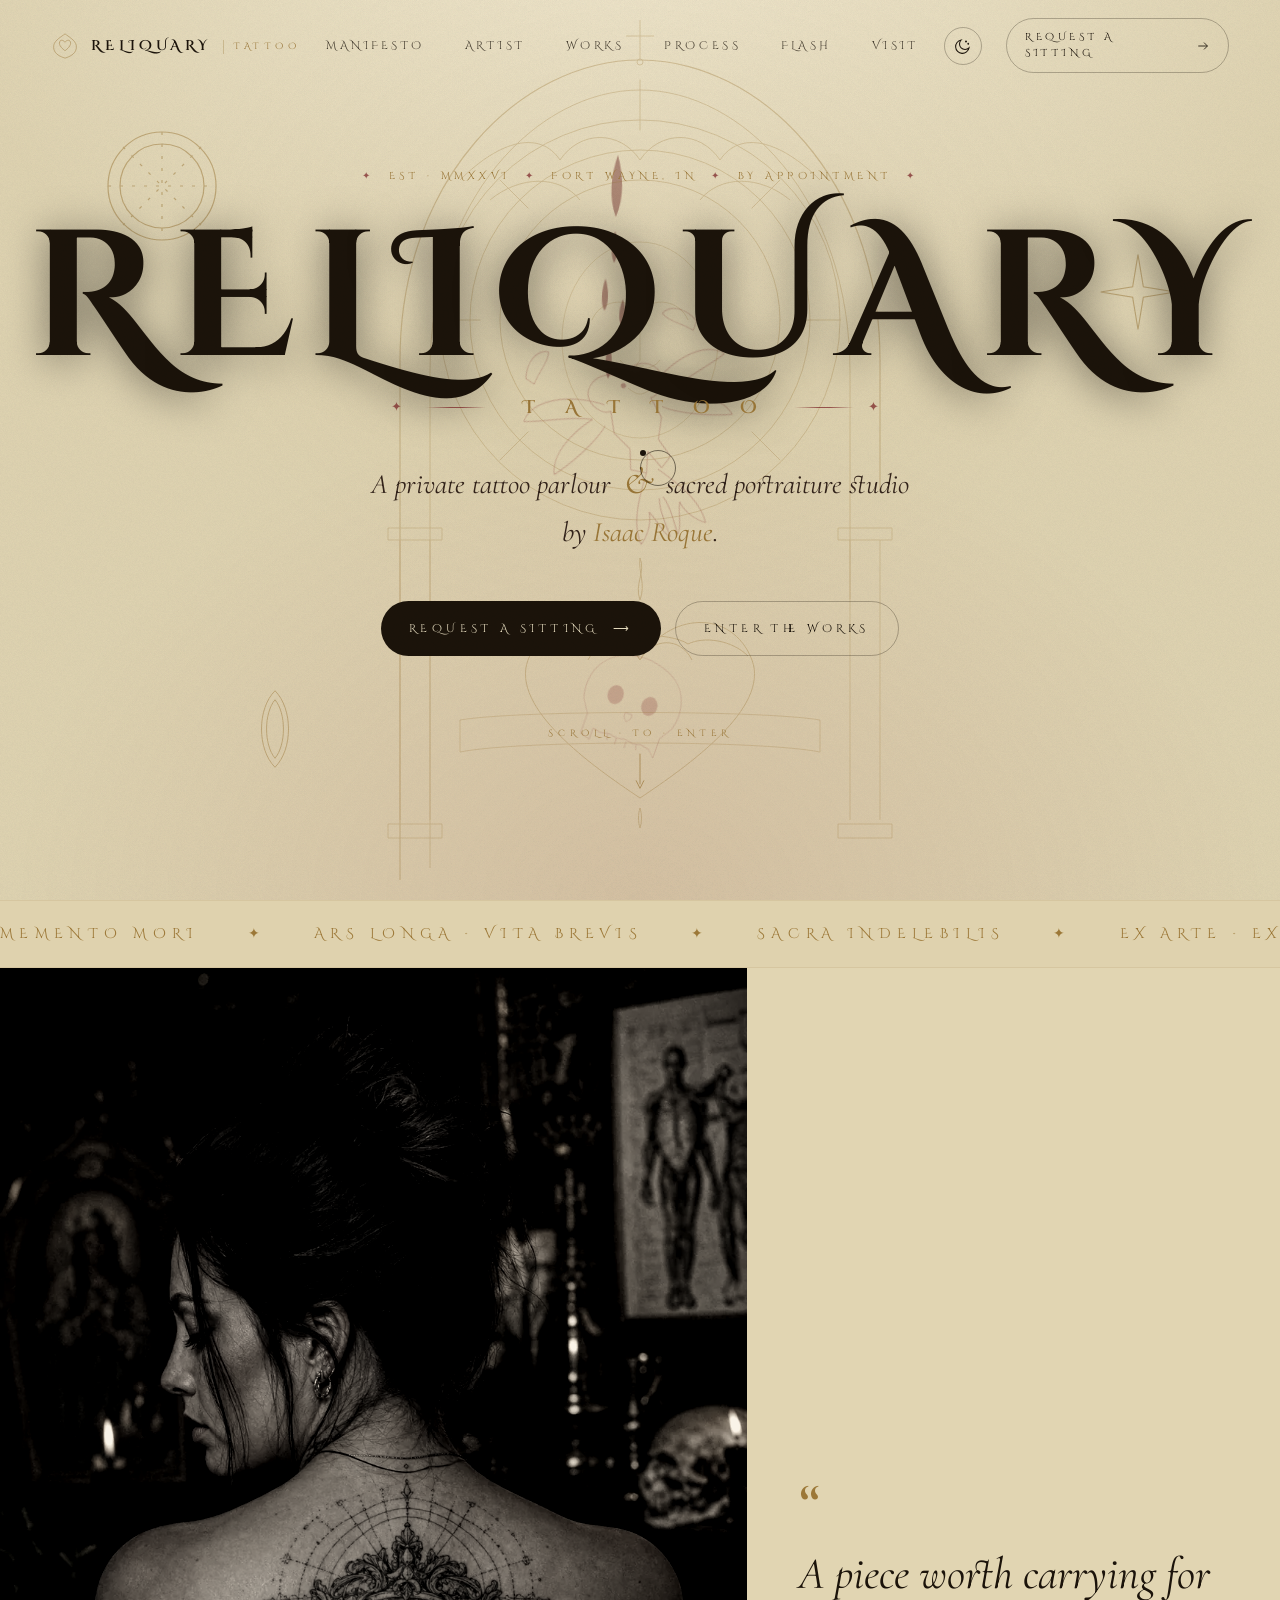
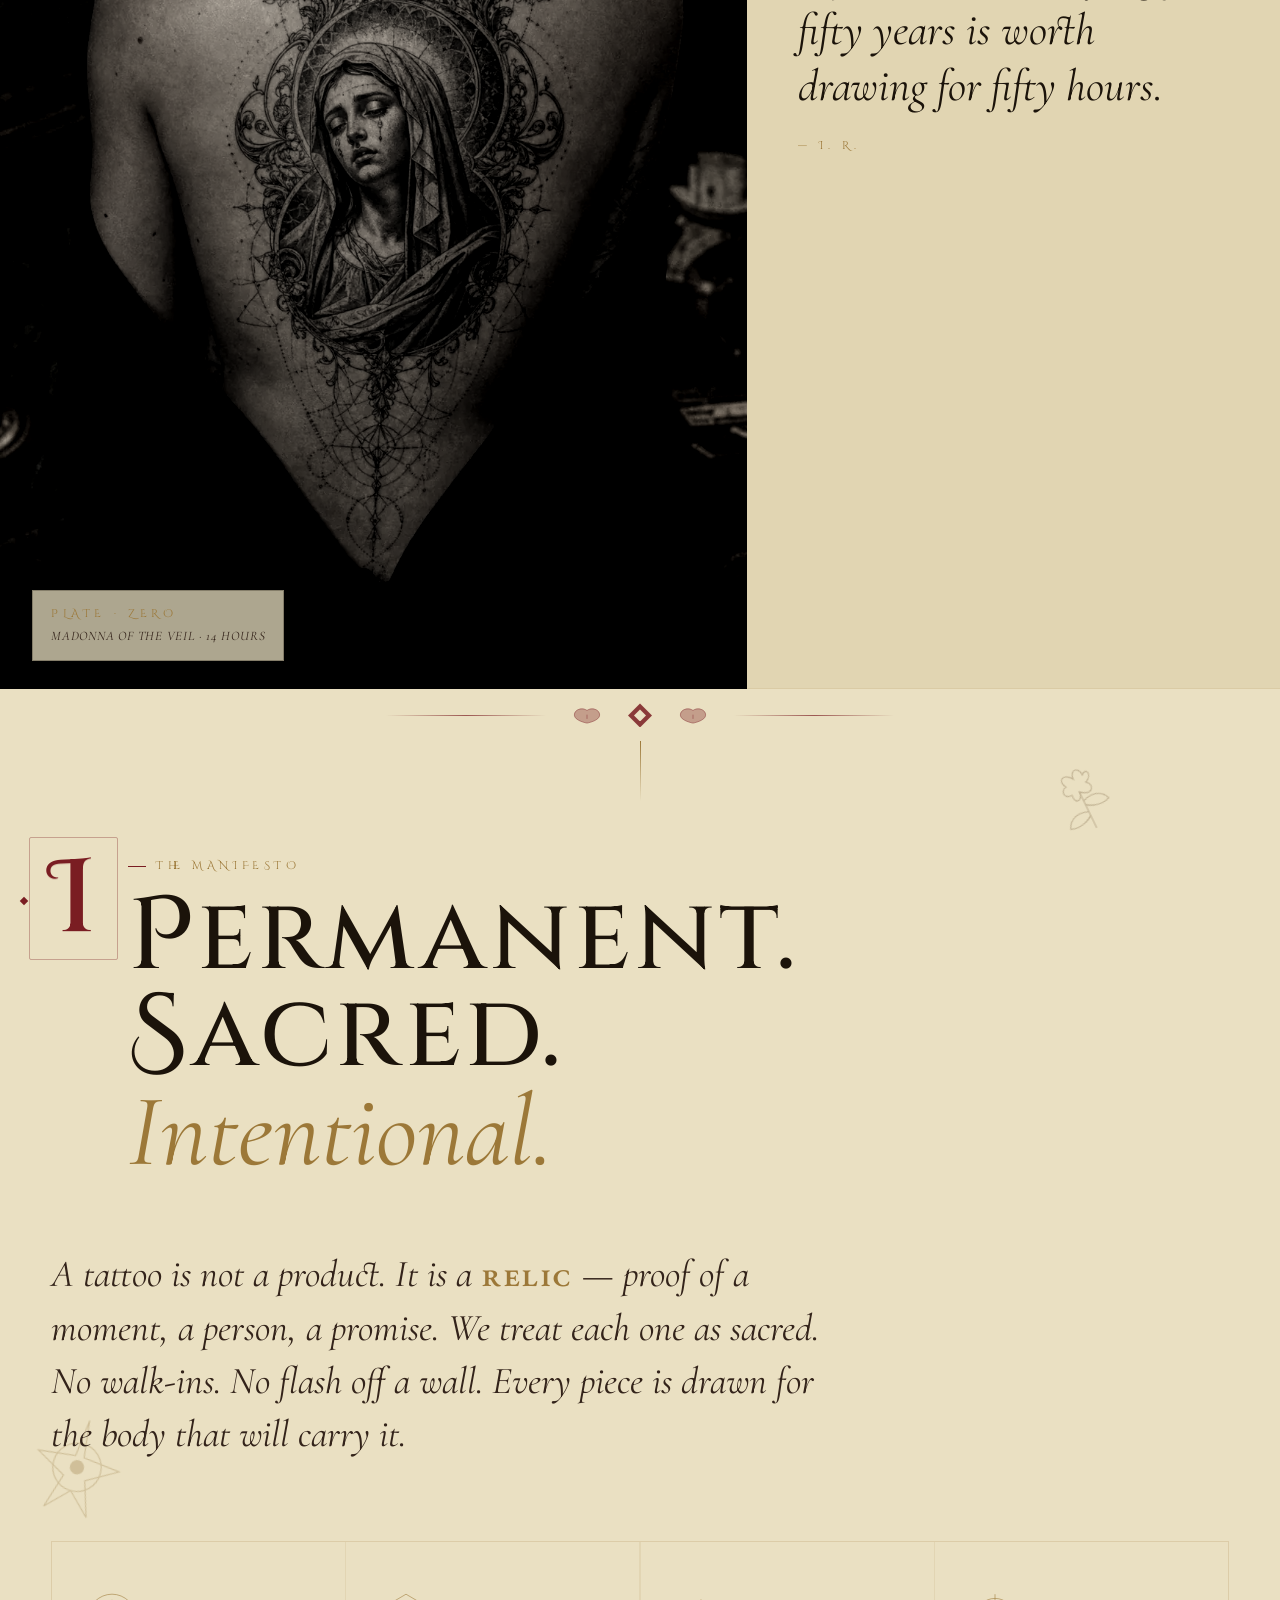
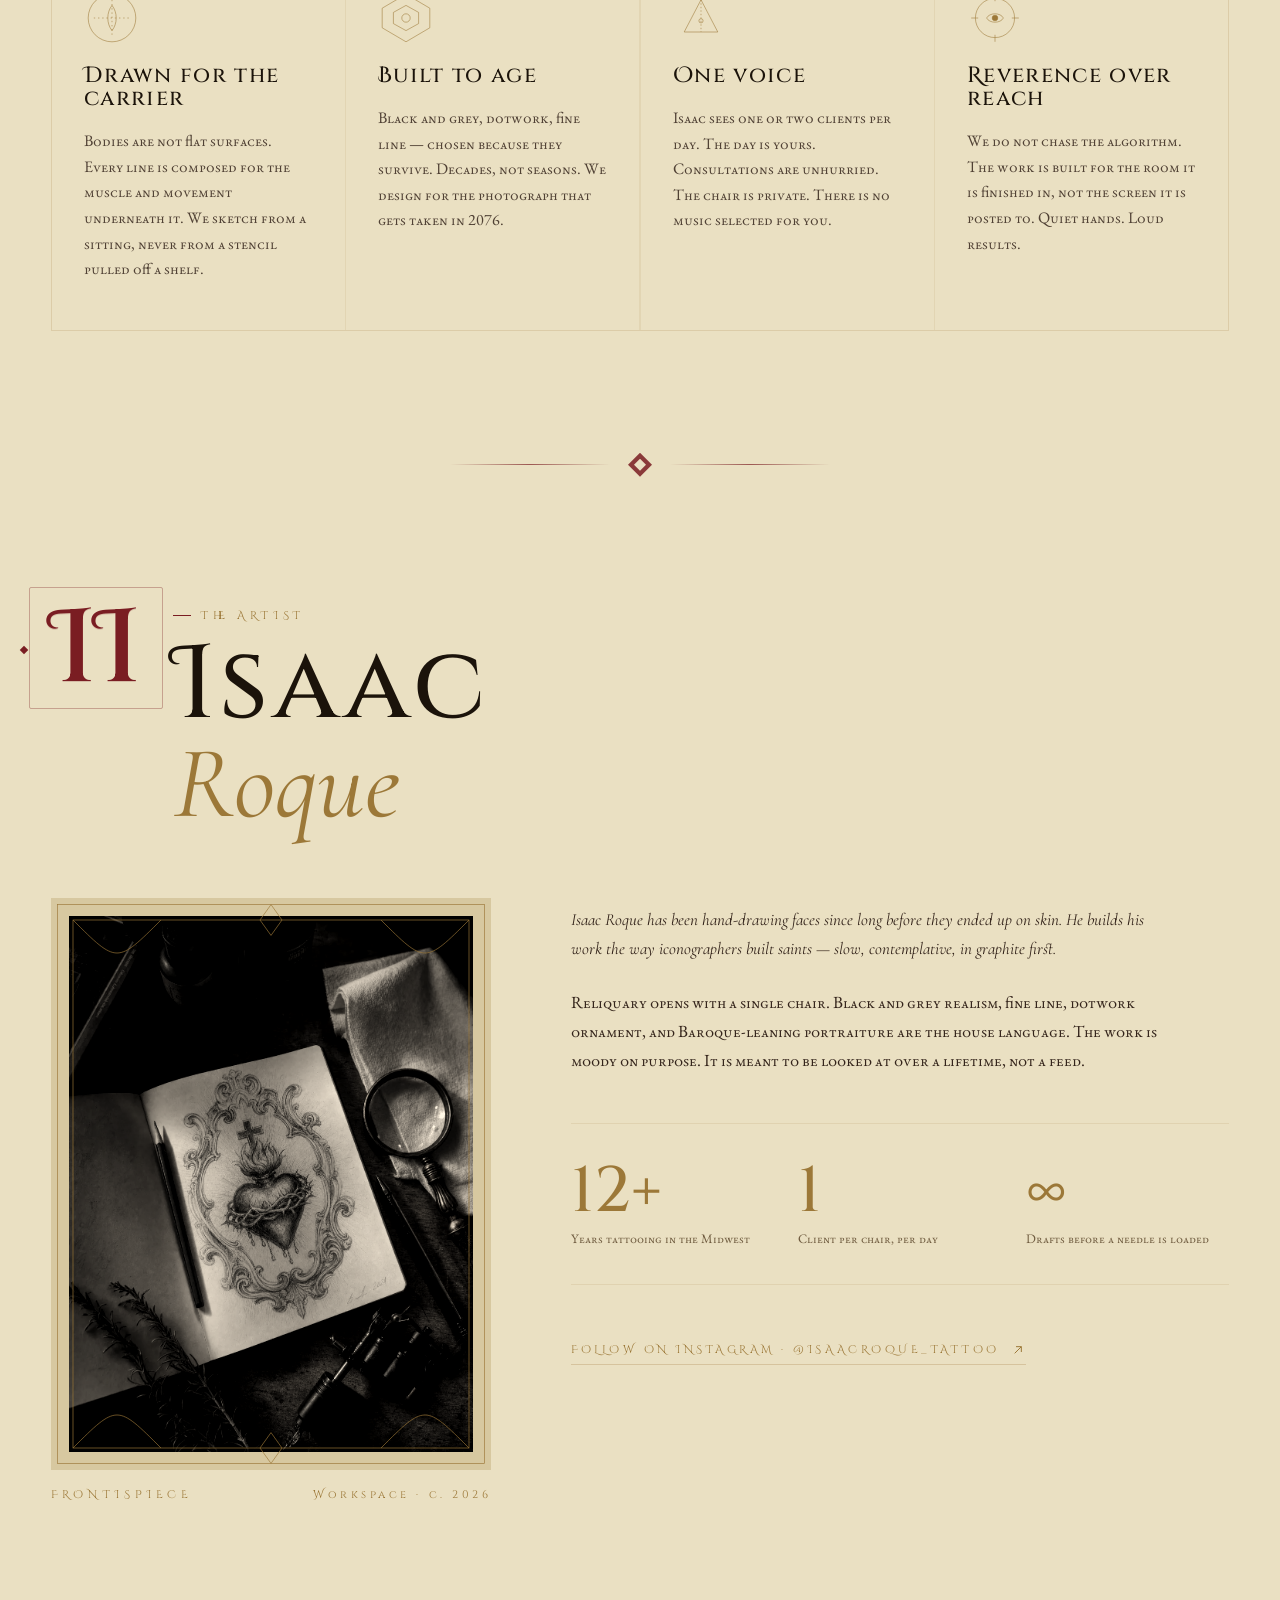
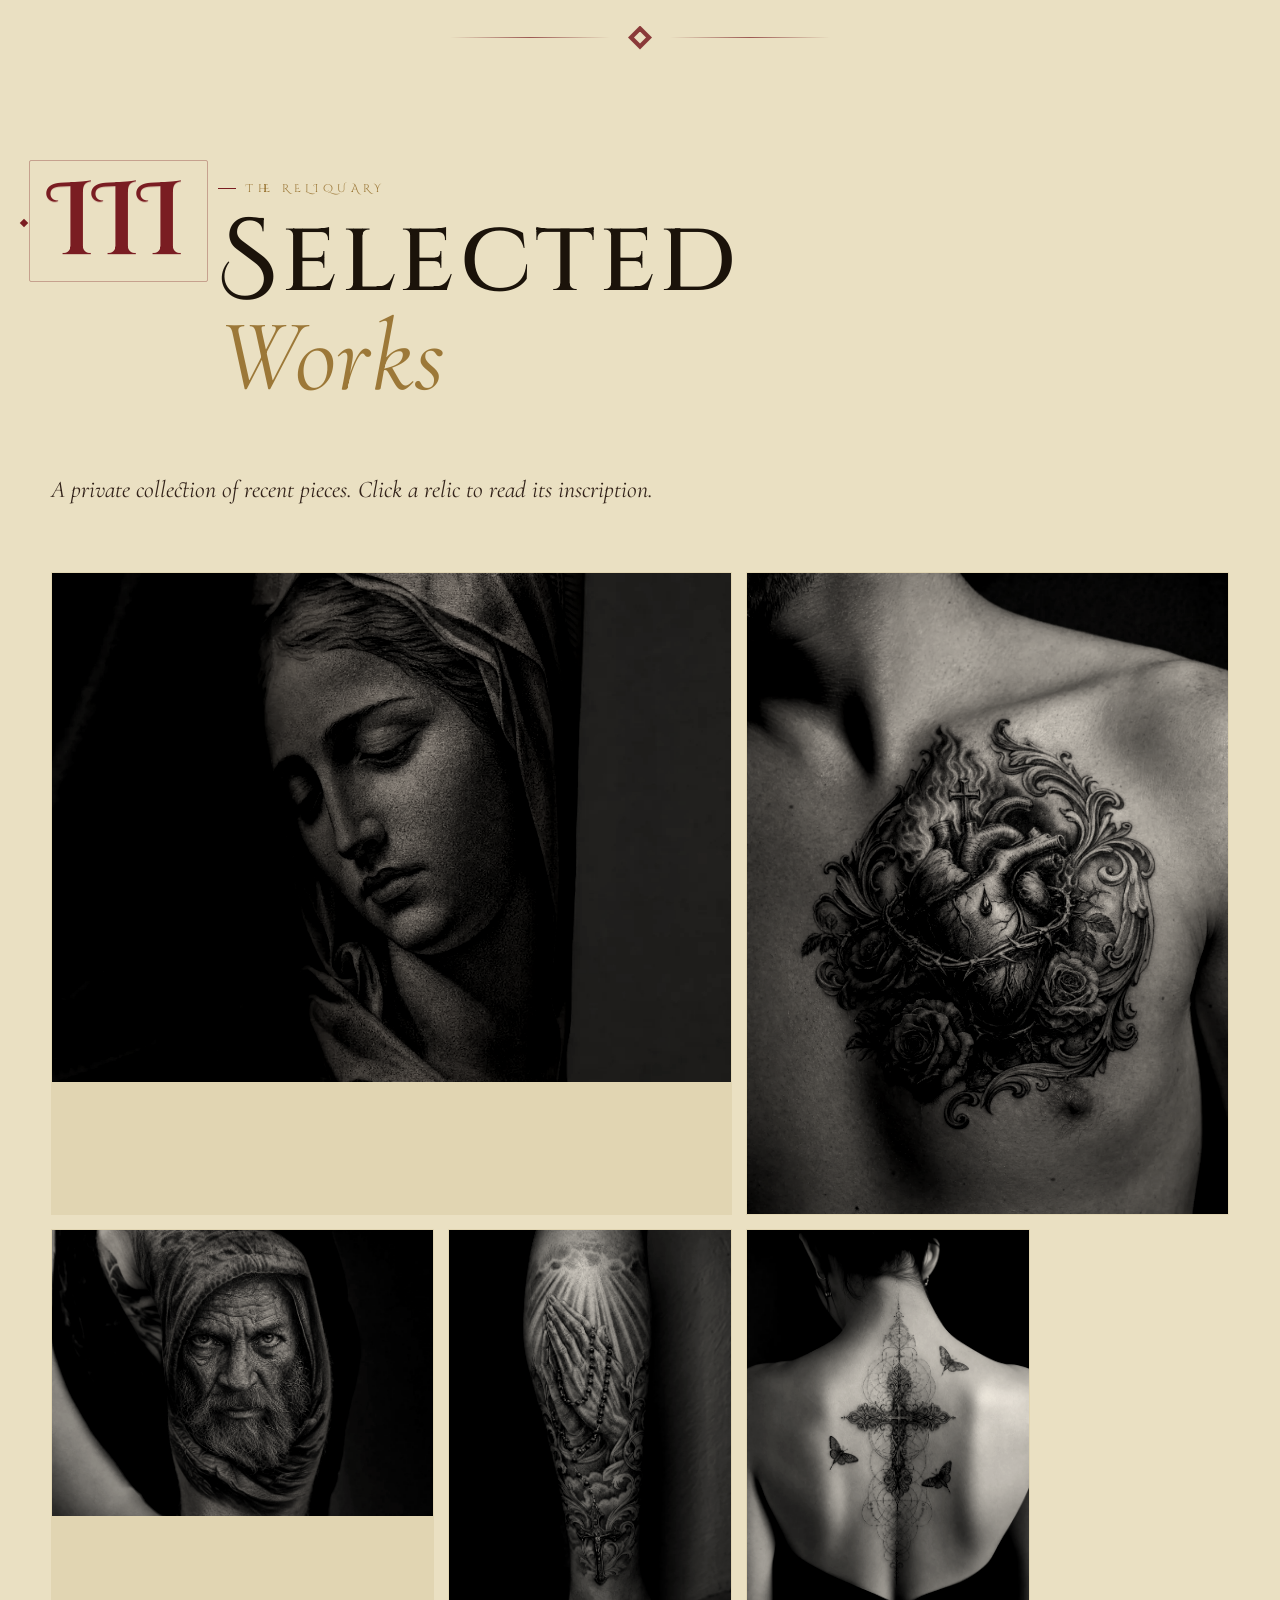
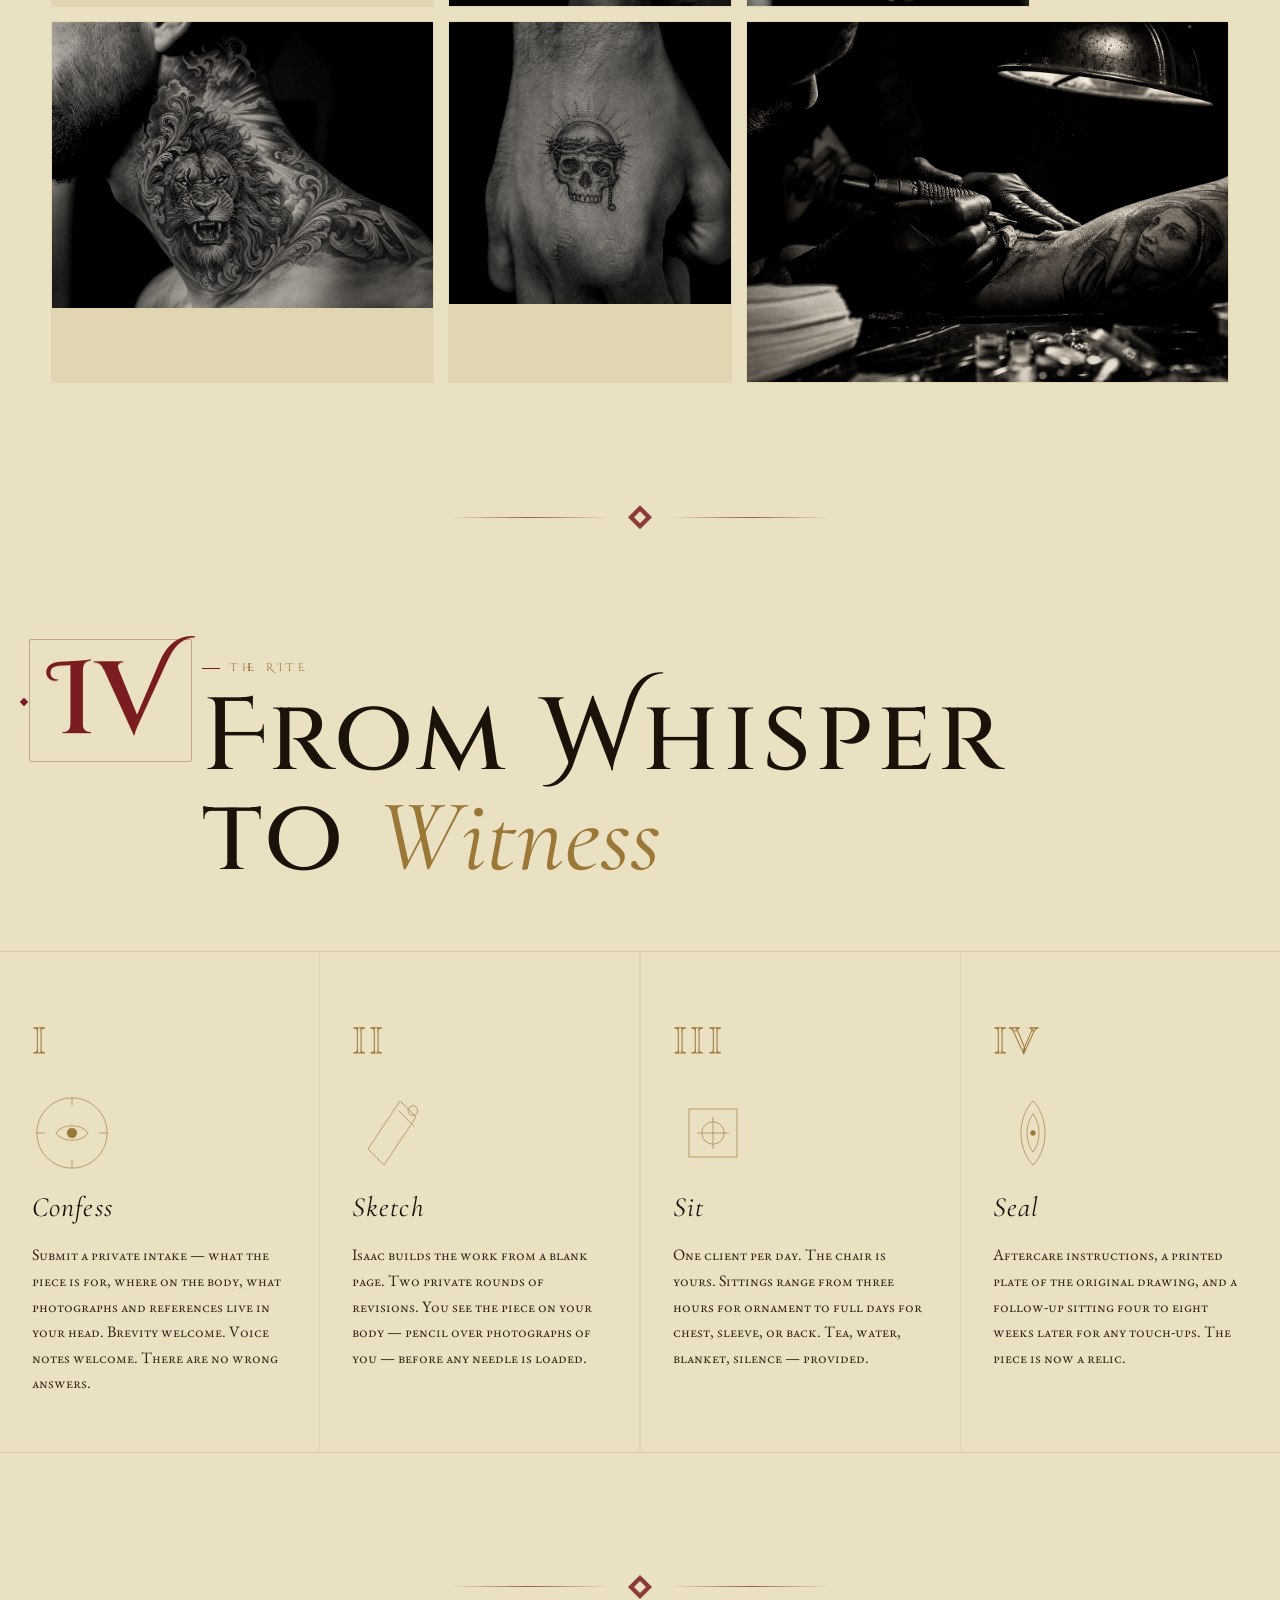
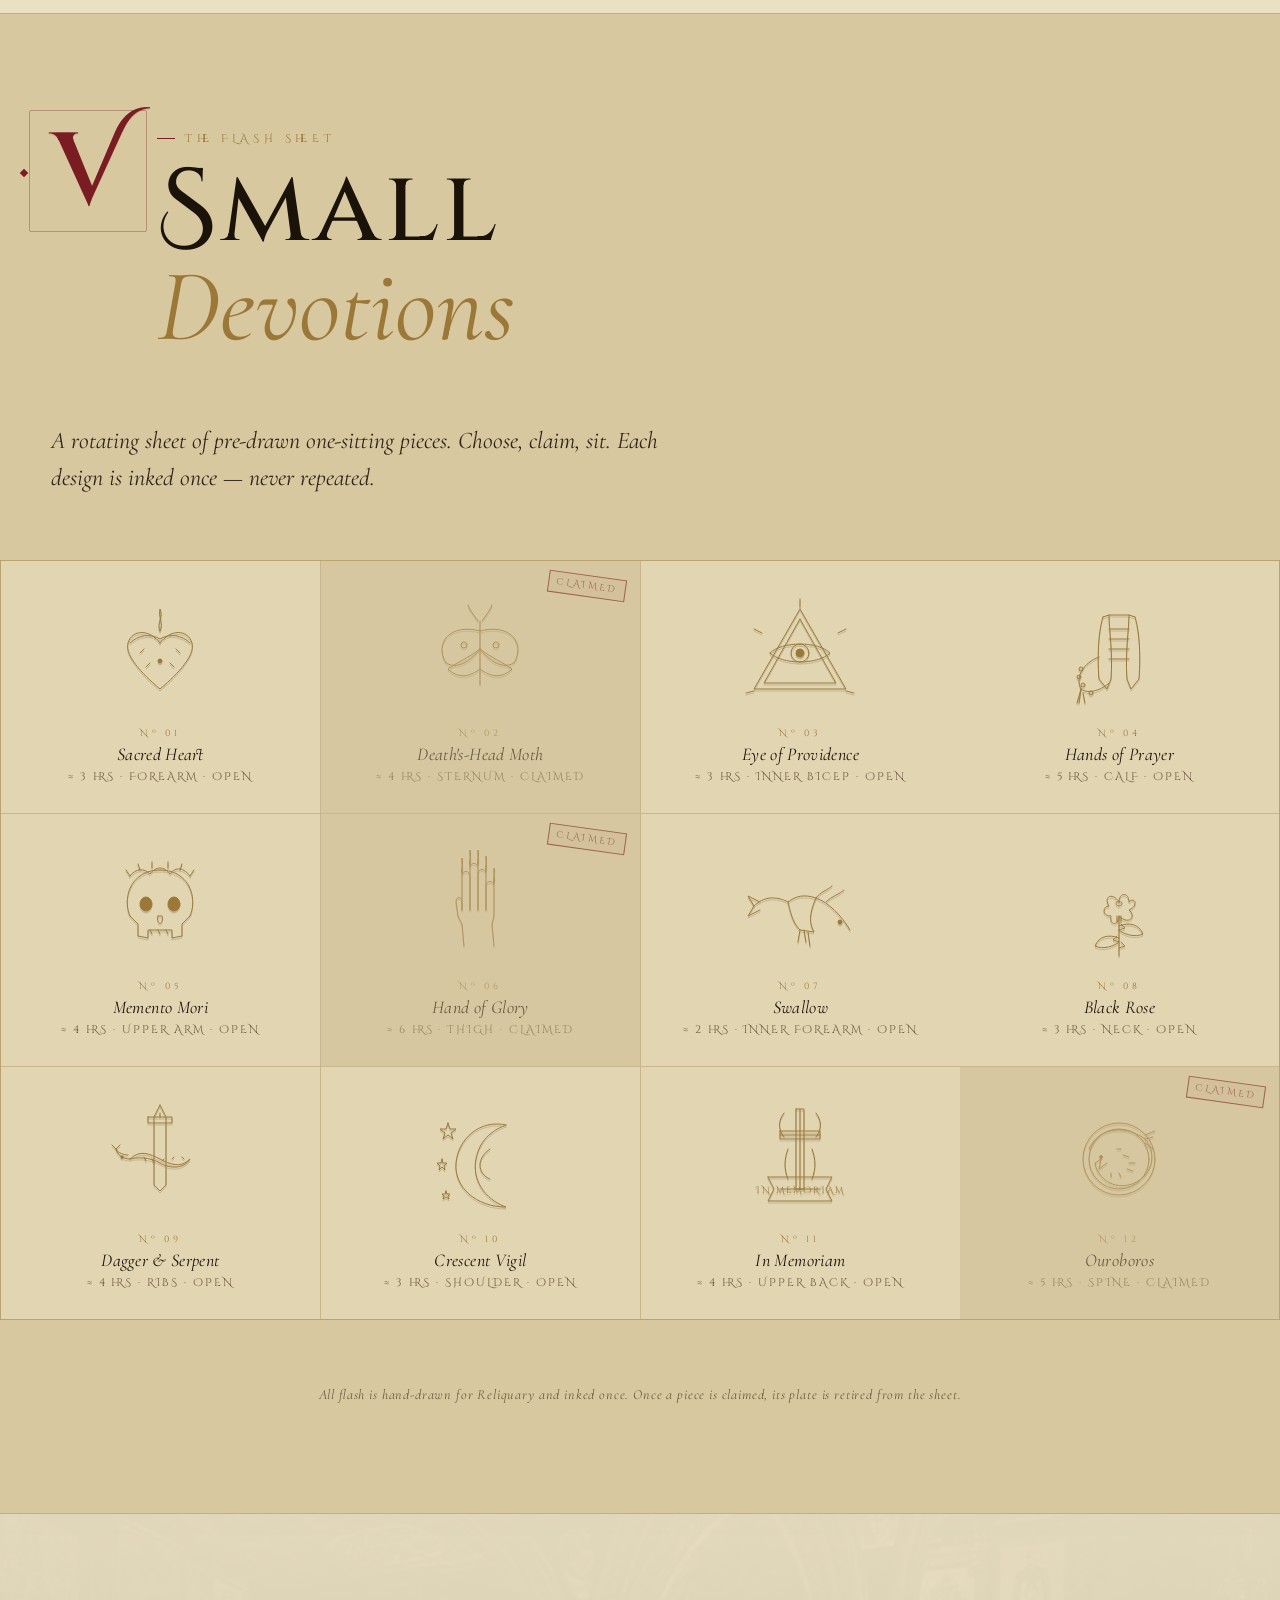
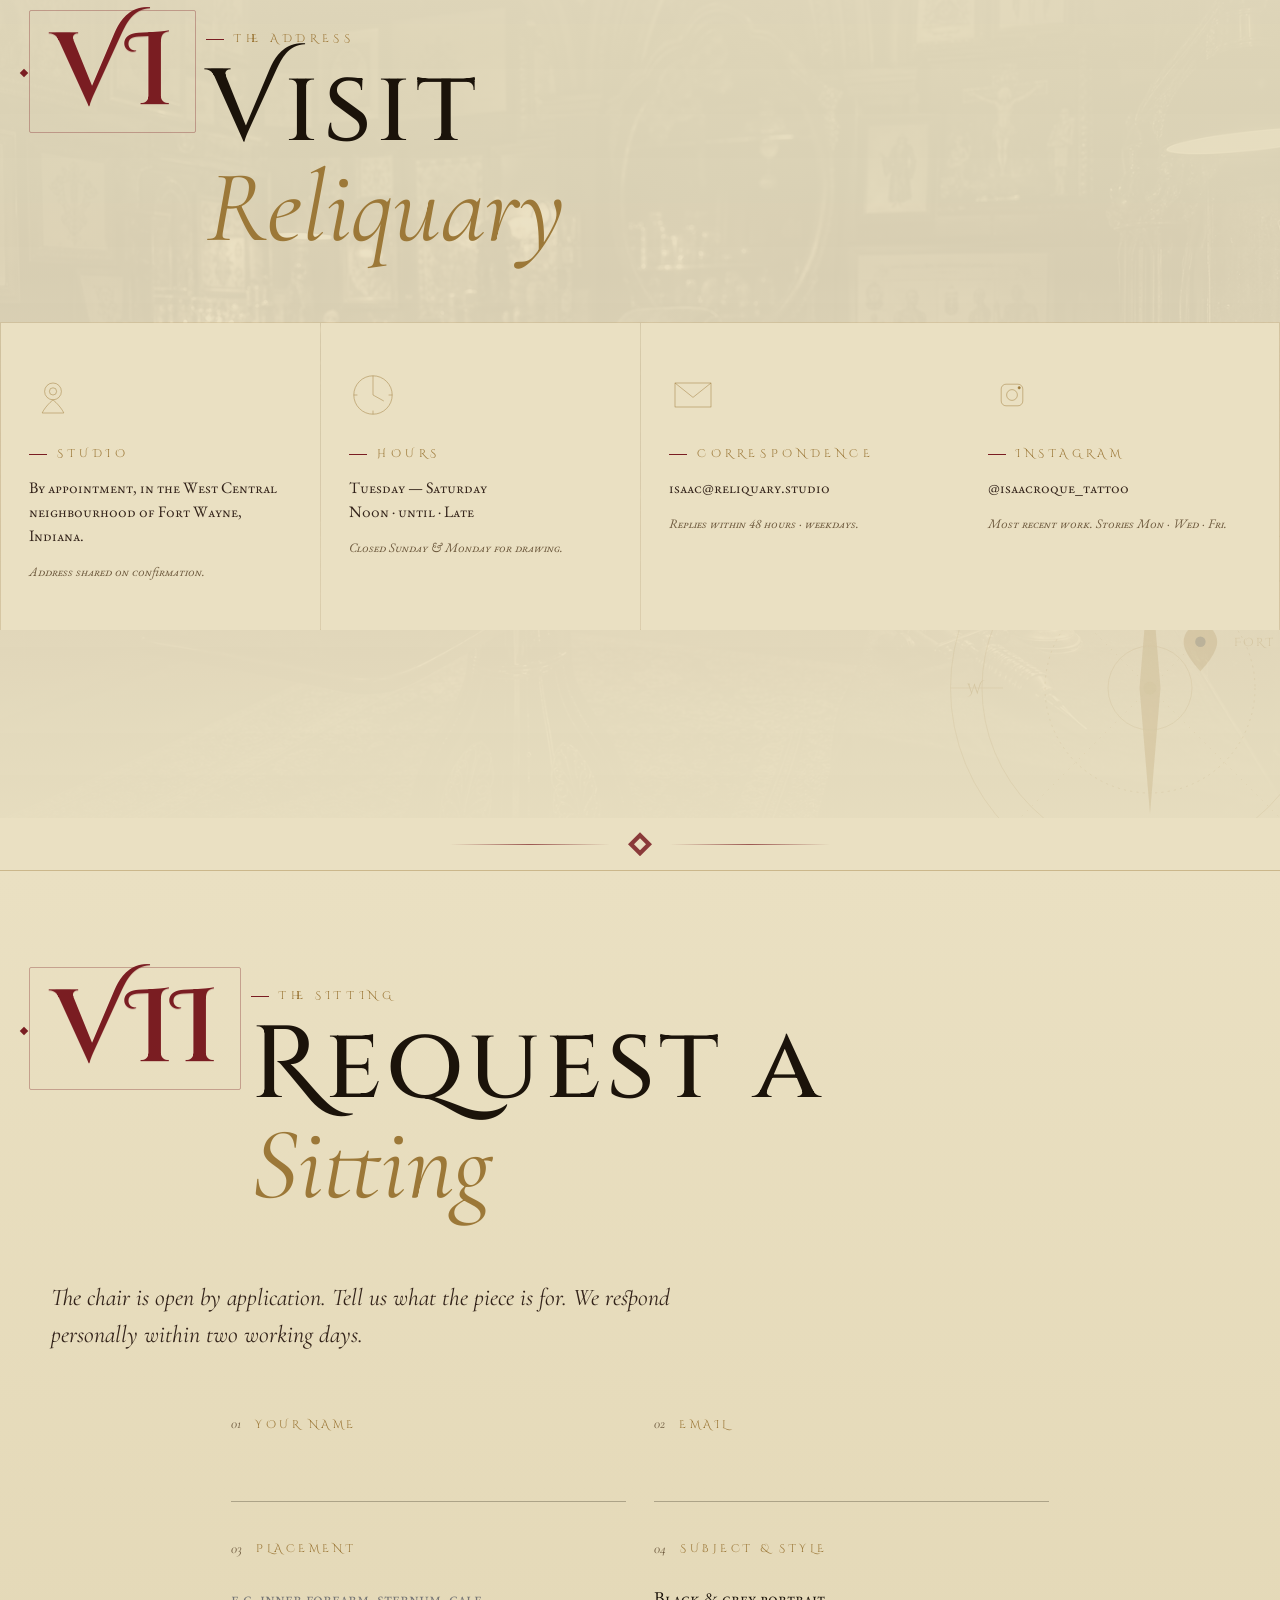
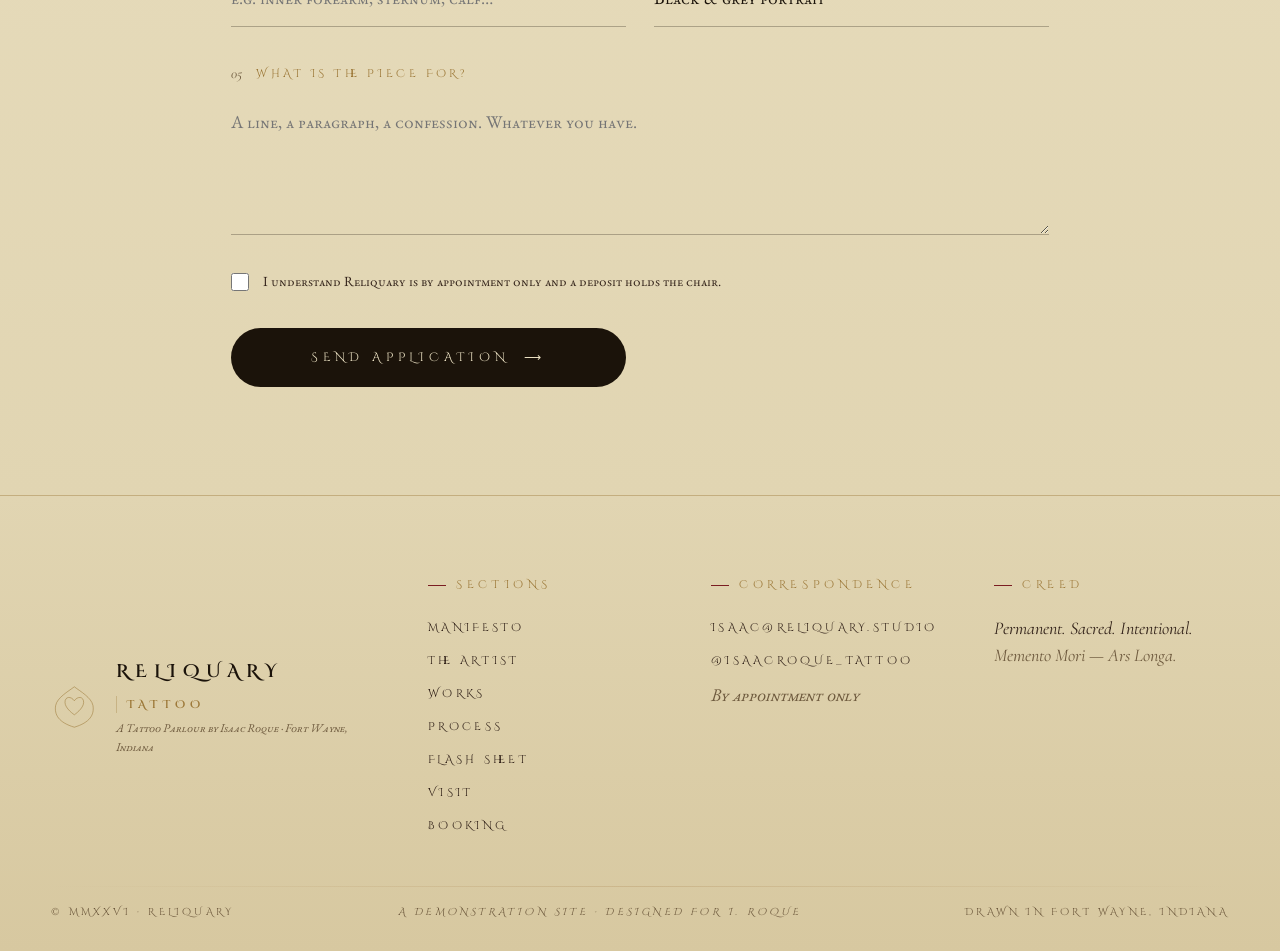
==== commit 400ced15: "More red. Doubled the depth field, illuminated section numbers, oxblood dividers between every secti" ====
--- a/index.html
+++ b/index.html
@@ -228,6 +228,263 @@
     <path d="M200 10 L200 390 M10 200 L390 200" stroke-dasharray="1 6" />
     <path d="M64 64 L336 336 M336 64 L64 336" stroke-dasharray="1 6" />
     <text x="200" y="34" text-anchor="middle" font-family="Cinzel" font-size="10" fill="currentColor" stroke="none" letter-spacing="3">RELIQUARY · MMXXVI</text>
+  </svg>
+
+  <!-- ━━━━━━━━━━━━━━━━━━━━━━━━━━━━━━━━━━━━━━━━━━━━━━━━━━━ -->
+  <!-- ◆◆◆ RED-DOMINANT SECOND PASS ◆◆◆                  -->
+  <!-- More crimson/blood/oxblood tattoos throughout       -->
+  <!-- ━━━━━━━━━━━━━━━━━━━━━━━━━━━━━━━━━━━━━━━━━━━━━━━━━━ -->
+
+  <!-- Bleeding sacred heart, big and crimson, near top right -->
+  <svg class="depth__art is-mid is-red" data-speed="0.20" data-tint="blood" data-rot="-6" style="--x:90%;--y:14%;--w:230px" viewBox="0 0 200 240" fill="none" stroke="currentColor" stroke-width="1">
+    <path d="M100 80 C 80 50, 30 50, 26 90 C 22 130, 80 178, 100 192 C 120 178, 178 130, 174 90 C 170 50, 120 50, 100 80 Z" />
+    <path d="M30 90 C 50 76, 80 70, 100 80 C 120 70, 150 76, 170 90" />
+    <!-- flame -->
+    <path d="M100 30 C 92 14, 110 0, 100 -16 C 96 0, 110 14, 100 30 Z" />
+    <!-- thorns -->
+    <path d="M40 60 L34 50 M58 46 L56 36 M74 38 L72 28 M126 38 L128 28 M142 46 L144 36 M160 60 L166 50" />
+    <!-- blood drops -->
+    <path d="M100 196 C 96 206, 96 218, 100 226 C 104 218, 104 206, 100 196 Z" fill="currentColor" />
+    <path d="M86 198 C 82 210, 84 222, 88 230 C 90 222, 90 210, 86 198 Z" fill="currentColor" />
+    <path d="M114 200 C 110 212, 112 222, 116 228 C 118 222, 118 212, 114 200 Z" fill="currentColor" />
+  </svg>
+
+  <!-- Wax seal sigil with cross, crimson -->
+  <svg class="depth__art is-midnear is-red" data-speed="0.55" data-tint="crimson" data-rot="6" style="--x:6%;--y:36%;--w:140px" viewBox="0 0 140 140" fill="none" stroke="currentColor" stroke-width="1.2">
+    <circle cx="70" cy="70" r="62" fill="currentColor" opacity=".45" stroke="none" />
+    <circle cx="70" cy="70" r="56" />
+    <circle cx="70" cy="70" r="44" />
+    <path d="M70 36 L70 104 M36 70 L104 70" stroke-width="2" />
+    <path d="M62 28 L70 36 L78 28 M62 112 L70 104 L78 112 M28 62 L36 70 L28 78 M112 62 L104 70 L112 78" />
+    <!-- drips on bottom -->
+    <path d="M52 132 C 48 140, 50 152, 56 158 C 60 152, 60 140, 52 132 Z" fill="currentColor" stroke="none" />
+    <path d="M88 134 C 84 142, 88 154, 92 160 C 96 154, 94 142, 88 134 Z" fill="currentColor" stroke="none" />
+  </svg>
+
+  <!-- Crimson rose bloom, large and tilted -->
+  <svg class="depth__art is-midfar is-red" data-speed="0.14" data-tint="crimson" data-rot="-18" style="--x:70%;--y:48%;--w:280px" viewBox="0 0 200 220" fill="none" stroke="currentColor" stroke-width="0.8">
+    <path d="M100 90 C 88 70, 60 78, 70 100 C 56 100, 50 122, 70 124 C 64 144, 92 148, 100 130 C 116 152, 144 144, 132 122 C 152 116, 146 90, 130 96 C 130 74, 108 72, 100 90 Z" />
+    <path d="M100 90 C 92 84, 86 96, 96 102 C 106 100, 108 88, 100 90 Z" />
+    <path d="M100 130 L100 200" />
+    <path d="M100 144 C 116 138, 134 140, 144 156 C 134 164, 112 158, 102 152" />
+    <path d="M100 168 C 80 162, 60 164, 50 180 C 64 188, 90 184, 100 174" />
+    <path d="M100 188 C 116 182, 130 188, 138 200 M100 192 C 84 186, 70 192, 62 204" />
+    <!-- thorns -->
+    <path d="M100 152 L106 148 L102 144 M100 174 L94 170 L98 168 M100 188 L106 184 L102 180" />
+  </svg>
+
+  <!-- Blood drips column, going down (decorative ink) -->
+  <svg class="depth__art is-near is-red" data-speed="0.92" data-tint="blood" data-rot="0" style="--x:48%;--y:60%;--w:60px" viewBox="0 0 60 240" fill="none" stroke="currentColor" stroke-width="1">
+    <path d="M30 8 C 24 28, 22 50, 30 70 C 38 50, 36 28, 30 8 Z" fill="currentColor" stroke="none" />
+    <path d="M30 84 C 26 96, 26 108, 30 116 C 34 108, 34 96, 30 84 Z" fill="currentColor" stroke="none" />
+    <path d="M22 132 C 18 144, 18 158, 22 164 C 26 158, 26 144, 22 132 Z" fill="currentColor" stroke="none" />
+    <path d="M40 152 C 36 162, 36 174, 40 180 C 44 174, 44 162, 40 152 Z" fill="currentColor" stroke="none" />
+    <path d="M28 196 C 24 208, 24 224, 28 232 C 32 224, 32 208, 28 196 Z" fill="currentColor" stroke="none" />
+  </svg>
+
+  <!-- Chi-Rho Christogram -->
+  <svg class="depth__art is-mid is-red" data-speed="0.26" data-tint="crimson" data-rot="0" style="--x:18%;--y:74%;--w:170px" viewBox="0 0 200 240" fill="none" stroke="currentColor" stroke-width="1">
+    <circle cx="100" cy="100" r="92" stroke-dasharray="3 5" />
+    <!-- P (rho) stem -->
+    <path d="M100 24 L100 200" stroke-width="2.4" />
+    <path d="M100 60 C 130 60, 130 110, 100 110 L80 110" stroke-width="2.4" />
+    <!-- X (chi) -->
+    <path d="M50 50 L150 150 M150 50 L50 150" stroke-width="1.6" />
+    <!-- alpha & omega -->
+    <path d="M52 184 L62 204 L72 184 M58 196 L66 196" />
+    <path d="M128 188 C 122 196, 122 206, 128 212 C 138 212, 142 196, 138 188 Z M124 196 L130 196 M134 196 L142 196" />
+  </svg>
+
+  <!-- Crimson ribbon banner unfurling -->
+  <svg class="depth__art is-midnear is-red" data-speed="0.46" data-tint="crimson" data-rot="-10" style="--x:80%;--y:82%;--w:280px" viewBox="0 0 320 100" fill="none" stroke="currentColor" stroke-width="1">
+    <path d="M20 50 L40 30 L290 30 L310 50 L290 70 L40 70 Z" fill="currentColor" opacity=".22" stroke="none" />
+    <path d="M20 50 L40 30 L290 30 L310 50 L290 70 L40 70 Z" />
+    <path d="M40 30 L52 50 L40 70 M290 30 L278 50 L290 70" />
+    <path d="M70 50 L85 50 M105 50 L120 50 M140 50 L155 50 M175 50 L190 50 M210 50 L225 50 M245 50 L260 50" stroke-dasharray="2 4" />
+    <text x="160" y="55" text-anchor="middle" font-family="Cinzel" font-size="12" fill="currentColor" stroke="none" letter-spacing="6">SACRA · INDELEBILIS</text>
+  </svg>
+
+  <!-- Bleeding dagger pierced through heart -->
+  <svg class="depth__art is-mid is-red" data-speed="0.24" data-tint="blood" data-rot="14" style="--x:30%;--y:96%;--w:200px" viewBox="0 0 200 280" fill="none" stroke="currentColor" stroke-width="0.9">
+    <!-- heart -->
+    <path d="M100 130 C 80 100, 30 100, 26 140 C 22 180, 80 228, 100 242 C 120 228, 178 180, 174 140 C 170 100, 120 100, 100 130 Z" />
+    <!-- dagger through -->
+    <path d="M100 6 L110 22 L110 270 L100 282 L90 270 L90 22 Z" />
+    <path d="M76 22 L124 22 L124 32 L76 32 Z" />
+    <line x1="100" y1="14" x2="100" y2="22" />
+    <!-- blood -->
+    <path d="M104 250 C 102 264, 104 278, 108 286 C 110 278, 110 264, 104 250 Z" fill="currentColor" stroke="none" />
+    <path d="M94 252 C 90 268, 92 282, 96 290 C 98 282, 98 268, 94 252 Z" fill="currentColor" stroke="none" />
+  </svg>
+
+  <!-- Cardinal galero (3-tier red hat) -->
+  <svg class="depth__art is-midfar is-red" data-speed="0.16" data-tint="crimson" data-rot="-4" style="--x:62%;--y:124%;--w:240px" viewBox="0 0 280 240" fill="none" stroke="currentColor" stroke-width="0.8">
+    <!-- crown of hat -->
+    <ellipse cx="140" cy="60" rx="40" ry="20" />
+    <path d="M100 60 C 100 50, 180 50, 180 60" />
+    <!-- brim -->
+    <path d="M40 78 C 60 70, 220 70, 240 78 C 220 90, 60 90, 40 78 Z" />
+    <!-- tassels left -->
+    <path d="M50 88 L36 110 M40 92 L30 130 L26 158" />
+    <path d="M30 130 L20 138 M30 130 L24 142" />
+    <path d="M26 158 L18 168 M26 158 L22 172" />
+    <!-- tassels right -->
+    <path d="M230 88 L244 110 M240 92 L250 130 L254 158" />
+    <path d="M250 130 L260 138 M250 130 L256 142" />
+    <path d="M254 158 L262 168 M254 158 L258 172" />
+    <!-- 5 tassel ornaments -->
+    <circle cx="36" cy="110" r="3" /><circle cx="30" cy="130" r="3" /><circle cx="26" cy="158" r="3" />
+    <circle cx="244" cy="110" r="3" /><circle cx="250" cy="130" r="3" /><circle cx="254" cy="158" r="3" />
+  </svg>
+
+  <!-- Pomegranate split, seeds visible -->
+  <svg class="depth__art is-midnear is-red" data-speed="0.50" data-tint="blood" data-rot="-8" style="--x:14%;--y:138%;--w:160px" viewBox="0 0 160 180" fill="none" stroke="currentColor" stroke-width="0.9">
+    <path d="M80 30 C 50 30, 30 60, 30 100 C 30 140, 50 168, 80 168 C 110 168, 130 140, 130 100 C 130 60, 110 30, 80 30 Z" />
+    <path d="M70 18 C 76 8, 84 8, 90 18 L90 32 L70 32 Z" />
+    <path d="M40 80 C 60 60, 100 60, 120 80 C 100 96, 60 96, 40 80 Z" />
+    <!-- seeds -->
+    <circle cx="56" cy="106" r="4" fill="currentColor" stroke="none" /><circle cx="68" cy="100" r="4" fill="currentColor" stroke="none" /><circle cx="80" cy="106" r="4" fill="currentColor" stroke="none" /><circle cx="92" cy="100" r="4" fill="currentColor" stroke="none" /><circle cx="104" cy="106" r="4" fill="currentColor" stroke="none" />
+    <circle cx="62" cy="118" r="4" fill="currentColor" stroke="none" /><circle cx="74" cy="124" r="4" fill="currentColor" stroke="none" /><circle cx="86" cy="118" r="4" fill="currentColor" stroke="none" /><circle cx="98" cy="124" r="4" fill="currentColor" stroke="none" />
+    <circle cx="68" cy="138" r="4" fill="currentColor" stroke="none" /><circle cx="80" cy="142" r="4" fill="currentColor" stroke="none" /><circle cx="92" cy="138" r="4" fill="currentColor" stroke="none" />
+  </svg>
+
+  <!-- Crimson sun face with rays -->
+  <svg class="depth__art is-mid is-red" data-speed="0.28" data-tint="crimson" data-rot="0" style="--x:88%;--y:152%;--w:200px" viewBox="0 0 200 200" fill="none" stroke="currentColor" stroke-width="0.8">
+    <circle cx="100" cy="100" r="50" />
+    <circle cx="100" cy="100" r="38" />
+    <!-- face -->
+    <ellipse cx="86" cy="92" rx="3" ry="5" fill="currentColor" stroke="none" />
+    <ellipse cx="114" cy="92" rx="3" ry="5" fill="currentColor" stroke="none" />
+    <path d="M84 110 C 92 120, 108 120, 116 110" />
+    <!-- rays straight -->
+    <path d="M100 30 L100 50 M100 150 L100 170 M30 100 L50 100 M150 100 L170 100" stroke-width="1.4" />
+    <!-- rays diagonal -->
+    <path d="M50 50 L64 64 M150 50 L136 64 M50 150 L64 136 M150 150 L136 136" stroke-width="1" />
+    <!-- inner rays wavy -->
+    <path d="M100 60 C 102 64, 98 68, 100 72 M100 128 C 102 132, 98 136, 100 140 M60 100 C 64 102, 68 98, 72 100 M128 100 C 132 102, 136 98, 140 100" />
+  </svg>
+
+  <!-- Red letter R drop cap -->
+  <svg class="depth__art is-midfar is-red" data-speed="0.13" data-tint="crimson" data-rot="-2" style="--x:8%;--y:170%;--w:200px" viewBox="0 0 200 240" fill="none" stroke="currentColor" stroke-width="0.7">
+    <rect x="14" y="14" width="172" height="212" />
+    <rect x="26" y="26" width="148" height="188" />
+    <!-- ornamental flourishes -->
+    <path d="M14 14 L40 40 M186 14 L160 40 M14 226 L40 200 M186 226 L160 200" />
+    <!-- the R itself -->
+    <path d="M64 70 L64 178 L84 178 L84 134 L102 134 L130 178 L150 178 L122 130 C 138 124, 142 110, 142 100 C 142 84, 130 70, 110 70 Z" stroke-width="1" />
+    <path d="M84 88 L110 88 C 118 88, 122 94, 122 102 C 122 110, 118 116, 110 116 L84 116 Z" />
+    <!-- vine -->
+    <path d="M150 76 C 158 70, 168 80, 162 90 M156 84 C 162 86, 166 78, 162 76" stroke-width="0.6" />
+    <path d="M50 188 C 42 182, 42 174, 50 168 M44 178 C 40 174, 44 168, 48 170" stroke-width="0.6" />
+  </svg>
+
+  <!-- Bleeding crown of thorns ring -->
+  <svg class="depth__art is-mid is-red" data-speed="0.30" data-tint="blood" data-rot="6" style="--x:46%;--y:194%;--w:240px" viewBox="0 0 240 240" fill="none" stroke="currentColor" stroke-width="1">
+    <path d="M120 28 C 60 28, 20 80, 20 120 C 20 160, 60 212, 120 212 C 180 212, 220 160, 220 120 C 220 80, 180 28, 120 28 Z" />
+    <!-- thorns radial -->
+    <path d="M120 18 L114 6 M118 24 L108 14 M120 24 L130 12 M120 24 L126 6 M222 116 L234 110 M222 124 L234 130 M212 96 L226 90 M214 142 L226 148 M118 218 L112 230 M124 218 L130 230 M114 222 L102 232 M126 222 L138 232 M22 118 L8 114 M22 126 L8 132 M30 100 L18 92 M28 142 L16 152" />
+    <!-- thorns inner -->
+    <path d="M120 38 L116 28 M138 42 L142 32 M156 50 L166 44 M170 64 L182 60 M178 80 L192 78 M182 100 L196 100 M178 120 L192 122" stroke-linecap="round" />
+    <!-- blood drops -->
+    <path d="M30 108 C 26 122, 30 138, 34 146 C 38 138, 38 122, 30 108 Z" fill="currentColor" stroke="none" />
+    <path d="M210 130 C 206 144, 210 160, 214 168 C 218 160, 218 144, 210 130 Z" fill="currentColor" stroke="none" />
+    <path d="M124 220 C 120 234, 124 250, 128 258 C 132 250, 132 234, 124 220 Z" fill="currentColor" stroke="none" />
+  </svg>
+
+  <!-- Wounded hand of glory -->
+  <svg class="depth__art is-midnear is-red" data-speed="0.48" data-tint="crimson" data-rot="-12" style="--x:72%;--y:212%;--w:170px" viewBox="0 0 160 220" fill="none" stroke="currentColor" stroke-width="0.9">
+    <path d="M50 200 L48 168 L42 152 L38 132 C 38 124, 46 124, 46 132 L46 144 M46 144 L46 70 C 46 62, 56 62, 56 70 L56 144 M56 144 L56 56 C 56 48, 66 48, 66 56 L66 144 M66 144 L66 64 C 66 56, 76 56, 76 64 L76 144 M76 144 L76 76 C 76 68, 86 68, 86 76 L86 156 L84 168 L86 200" />
+    <!-- nail wound -->
+    <circle cx="64" cy="120" r="6" fill="currentColor" stroke="none" />
+    <circle cx="64" cy="120" r="3" fill="none" stroke="#000" />
+    <!-- blood drip from wound -->
+    <path d="M62 130 C 60 144, 60 160, 64 170 C 68 160, 68 144, 62 130 Z" fill="currentColor" stroke="none" />
+  </svg>
+
+  <!-- Red ornate diamond / lozenge -->
+  <svg class="depth__art is-midfar is-red" data-speed="0.18" data-tint="crimson" data-rot="0" style="--x:36%;--y:240%;--w:200px" viewBox="0 0 200 240" fill="none" stroke="currentColor" stroke-width="0.6">
+    <path d="M100 8 L188 120 L100 232 L12 120 Z" />
+    <path d="M100 24 L172 120 L100 216 L28 120 Z" stroke-dasharray="3 4" />
+    <path d="M100 40 L156 120 L100 200 L44 120 Z" />
+    <circle cx="100" cy="120" r="14" />
+    <path d="M100 106 L100 134 M86 120 L114 120" />
+    <!-- corners -->
+    <path d="M100 8 L96 0 L104 0 Z M100 232 L96 240 L104 240 Z M188 120 L196 116 L196 124 Z M12 120 L4 116 L4 124 Z" />
+  </svg>
+
+  <!-- Red anatomical heart with banner -->
+  <svg class="depth__art is-near is-red" data-speed="0.88" data-tint="blood" data-rot="-4" style="--x:18%;--y:264%;--w:140px" viewBox="0 0 160 200" fill="none" stroke="currentColor" stroke-width="0.9">
+    <path d="M80 50 C 64 40, 40 50, 38 80 C 36 110, 60 140, 80 152 C 100 140, 124 110, 122 80 C 120 50, 96 40, 80 50 Z" />
+    <!-- arteries -->
+    <path d="M80 50 L80 30 C 78 22, 72 18, 64 14 M80 50 L90 32 M70 56 L62 40 M90 56 L98 36" />
+    <!-- aorta -->
+    <path d="M80 50 C 86 40, 96 36, 100 28 L100 18" stroke-width="1.2" />
+    <!-- shadow detail -->
+    <path d="M58 78 C 64 86, 76 86, 80 78 M82 90 C 90 96, 98 96, 102 88" />
+    <!-- ribbon banner -->
+    <path d="M30 168 L130 168 L124 184 L130 200 L30 200 L36 184 Z" fill="currentColor" opacity=".3" stroke="none" />
+    <path d="M30 168 L130 168 L124 184 L130 200 L30 200 L36 184 Z" />
+    <text x="80" y="190" text-anchor="middle" font-family="Cinzel" font-size="10" fill="currentColor" stroke="none" letter-spacing="3">VITA</text>
+  </svg>
+
+  <!-- Spilled wine / chalice tipped -->
+  <svg class="depth__art is-mid is-red" data-speed="0.22" data-tint="blood" data-rot="22" style="--x:84%;--y:286%;--w:200px" viewBox="0 0 200 200" fill="none" stroke="currentColor" stroke-width="0.9">
+    <!-- chalice -->
+    <path d="M60 30 L140 30 L130 80 C 130 100, 110 110, 100 110 C 90 110, 70 100, 70 80 Z" />
+    <path d="M70 36 L130 36" />
+    <path d="M100 110 L100 150 M84 150 L116 150" />
+    <path d="M76 158 L124 158 L130 176 L70 176 Z" />
+    <!-- spilled wine pool -->
+    <path d="M30 180 C 50 174, 80 178, 110 182 C 140 184, 170 176, 180 188 L170 196 C 140 200, 100 196, 70 198 C 50 200, 30 196, 30 180 Z" fill="currentColor" opacity=".4" stroke="none" />
+    <path d="M30 180 C 50 174, 80 178, 110 182 C 140 184, 170 176, 180 188" />
+  </svg>
+
+  <!-- Red phoenix with flames -->
+  <svg class="depth__art is-midnear is-red" data-speed="0.50" data-tint="crimson" data-rot="-6" style="--x:50%;--y:308%;--w:240px" viewBox="0 0 240 240" fill="none" stroke="currentColor" stroke-width="0.7">
+    <!-- body -->
+    <path d="M120 60 C 110 48, 90 50, 84 64 C 80 76, 92 90, 100 88 L96 110 L106 130 L100 150 L114 158 L122 138 L130 158 L142 150 L136 130 L146 110 L142 88 C 150 90, 162 76, 158 64 C 152 50, 132 48, 120 60 Z" />
+    <!-- wings -->
+    <path d="M96 80 C 70 60, 30 50, 14 70 C 30 76, 60 80, 80 90 C 56 96, 30 110, 26 130 C 50 124, 80 110, 90 100" />
+    <path d="M144 80 C 170 60, 210 50, 226 70 C 210 76, 180 80, 160 90 C 184 96, 210 110, 214 130 C 190 124, 160 110, 150 100" />
+    <!-- tail flames -->
+    <path d="M114 158 C 100 178, 84 200, 86 224 C 92 220, 102 210, 104 196 C 110 210, 110 220, 116 226 C 116 212, 114 198, 118 186" />
+    <path d="M126 158 C 140 178, 156 200, 154 224 C 148 220, 138 210, 136 196 C 130 210, 130 220, 124 226 C 124 212, 126 198, 122 186" />
+    <!-- flame around -->
+    <path d="M30 30 C 36 14, 50 6, 60 12 C 56 22, 44 28, 36 38 Z" />
+    <path d="M210 30 C 204 14, 190 6, 180 12 C 184 22, 196 28, 204 38 Z" />
+    <!-- eye -->
+    <circle cx="120" cy="68" r="2.5" fill="currentColor" stroke="none" />
+  </svg>
+
+  <!-- Red rose vine arching across -->
+  <svg class="depth__art is-far is-red" data-speed="0.10" data-tint="crimson" data-rot="0" style="--x:50%;--y:340%;--w:520px" viewBox="0 0 600 160" fill="none" stroke="currentColor" stroke-width="0.7">
+    <path d="M20 80 C 80 30, 160 30, 220 80 C 280 130, 360 130, 420 80 C 480 30, 560 30, 580 80" />
+    <!-- 3 roses -->
+    <g transform="translate(120 60)">
+      <circle cx="0" cy="0" r="14" /><path d="M-10 -4 C -6 -10, 6 -10, 10 -4 C 12 4, -12 4, -10 -4 Z" />
+    </g>
+    <g transform="translate(300 100)">
+      <circle cx="0" cy="0" r="14" /><path d="M-10 -4 C -6 -10, 6 -10, 10 -4 C 12 4, -12 4, -10 -4 Z" />
+    </g>
+    <g transform="translate(480 60)">
+      <circle cx="0" cy="0" r="14" /><path d="M-10 -4 C -6 -10, 6 -10, 10 -4 C 12 4, -12 4, -10 -4 Z" />
+    </g>
+    <!-- leaves -->
+    <path d="M70 64 C 76 56, 88 56, 92 64 C 88 72, 76 72, 70 64 Z" />
+    <path d="M180 78 C 186 70, 198 70, 202 78 C 198 86, 186 86, 180 78 Z" />
+    <path d="M250 100 C 244 92, 232 92, 228 100 C 232 108, 244 108, 250 100 Z" />
+    <path d="M380 78 C 386 70, 398 70, 402 78 C 398 86, 386 86, 380 78 Z" />
+    <path d="M520 64 C 526 56, 538 56, 542 64 C 538 72, 526 72, 520 64 Z" />
+    <!-- thorns -->
+    <path d="M60 76 L66 84 M90 56 L96 50 M210 76 L204 84 M220 86 L226 92 M340 90 L336 96 M390 70 L396 64 M510 76 L516 84 M540 56 L546 50" />
+  </svg>
+
+  <!-- A small crimson sigil near footer -->
+  <svg class="depth__art is-near is-red" data-speed="0.95" data-tint="crimson" data-rot="0" style="--x:78%;--y:380%;--w:120px" viewBox="0 0 100 100" fill="none" stroke="currentColor" stroke-width="1">
+    <circle cx="50" cy="50" r="44" />
+    <circle cx="50" cy="50" r="36" />
+    <path d="M50 14 L54 50 L86 50 L50 86 L14 50 L46 50 Z" fill="currentColor" opacity=".22" stroke="none" />
+    <path d="M50 14 L54 50 L86 50 L50 86 L14 50 L46 50 Z" />
   </svg>
 
 </div>
@@ -474,6 +731,22 @@
   </blockquote>
 </section>
 
+<div class="divider" aria-hidden="true">
+  <span class="divider__rule"></span>
+  <svg class="divider__svg" viewBox="0 0 80 30" fill="none" stroke="currentColor" stroke-width="0.9">
+    <path d="M40 6 C 32 0, 18 4, 18 14 C 18 24, 40 28, 40 28 C 40 28, 62 24, 62 14 C 62 4, 48 0, 40 6 Z" fill="currentColor" opacity=".4" stroke="none"/>
+    <path d="M40 6 C 32 0, 18 4, 18 14 C 18 24, 40 28, 40 28 C 40 28, 62 24, 62 14 C 62 4, 48 0, 40 6 Z"/>
+    <path d="M40 14 L40 20" stroke-linecap="round"/>
+  </svg>
+  <span class="divider__mark"></span>
+  <svg class="divider__svg" viewBox="0 0 80 30" fill="none" stroke="currentColor" stroke-width="0.9">
+    <path d="M40 6 C 32 0, 18 4, 18 14 C 18 24, 40 28, 40 28 C 40 28, 62 24, 62 14 C 62 4, 48 0, 40 6 Z" fill="currentColor" opacity=".4" stroke="none"/>
+    <path d="M40 6 C 32 0, 18 4, 18 14 C 18 24, 40 28, 40 28 C 40 28, 62 24, 62 14 C 62 4, 48 0, 40 6 Z"/>
+    <path d="M40 14 L40 20" stroke-linecap="round"/>
+  </svg>
+  <span class="divider__rule"></span>
+</div>
+
 <!-- =========================================================
      MANIFESTO
 ========================================================= -->
@@ -542,6 +815,12 @@
     </div>
   </div>
 </section>
+
+<div class="divider divider--small" aria-hidden="true">
+  <span class="divider__rule"></span>
+  <span class="divider__mark"></span>
+  <span class="divider__rule"></span>
+</div>
 
 <!-- =========================================================
      THE ARTIST
@@ -610,6 +889,12 @@
   </div>
 </section>
 
+<div class="divider divider--small" aria-hidden="true">
+  <span class="divider__rule"></span>
+  <span class="divider__mark"></span>
+  <span class="divider__rule"></span>
+</div>
+
 <!-- =========================================================
      WORKS / RELIQUARY GALLERY
 ========================================================= -->
@@ -631,6 +916,12 @@
     <!-- relic cards inserted by JS so we can also add the lightbox -->
   </div>
 </section>
+
+<div class="divider divider--small" aria-hidden="true">
+  <span class="divider__rule"></span>
+  <span class="divider__mark"></span>
+  <span class="divider__rule"></span>
+</div>
 
 <!-- =========================================================
      PROCESS
@@ -695,6 +986,12 @@
 
   </ol>
 </section>
+
+<div class="divider divider--small" aria-hidden="true">
+  <span class="divider__rule"></span>
+  <span class="divider__mark"></span>
+  <span class="divider__rule"></span>
+</div>
 
 <!-- =========================================================
      FLASH SHEET
@@ -1050,6 +1347,12 @@
   </div>
 </section>
 
+<div class="divider divider--small" aria-hidden="true">
+  <span class="divider__rule"></span>
+  <span class="divider__mark"></span>
+  <span class="divider__rule"></span>
+</div>
+
 <!-- =========================================================
      BOOKING
 ========================================================= -->
--- a/css/style.css
+++ b/css/style.css
@@ -139,8 +139,18 @@
 .depth__art[data-tint="bronze"]{color:#8C6B2E}
 .depth__art[data-tint="gold"]{color:#A6802C}
 .depth__art[data-tint="crimson"]{color:#7A1D22}
+.depth__art[data-tint="blood"]{color:#5C0F12}      /* deeper, denser oxblood */
 .depth__art[data-tint="charcoal"]{color:#1F1408}
 .depth__art[data-tint="ash"]{color:#3E2D17}
+
+/* red-dominant pieces get a touch more presence */
+.depth__art.is-red{filter:drop-shadow(0 1px 0 rgba(122,29,34,.18))}
+body.is-ready .depth__art.is-red{opacity:.28}
+body.is-ready .depth__art.is-far.is-red{opacity:.22}
+body.is-ready .depth__art.is-midfar.is-red{opacity:.26}
+body.is-ready .depth__art.is-mid.is-red{opacity:.30}
+body.is-ready .depth__art.is-midnear.is-red{opacity:.34}
+body.is-ready .depth__art.is-near.is-red{opacity:.42}
 
 /* dark theme — shift to glowing inks on velvet */
 [data-theme="dark"] .depth__art{mix-blend-mode:screen}
@@ -150,12 +160,16 @@
 [data-theme="dark"] body.is-ready .depth__art.is-mid{opacity:.10}
 [data-theme="dark"] body.is-ready .depth__art.is-midnear{opacity:.13}
 [data-theme="dark"] body.is-ready .depth__art.is-near{opacity:.16}
+[data-theme="dark"] body.is-ready .depth__art.is-red{opacity:.18}
+[data-theme="dark"] body.is-ready .depth__art.is-near.is-red{opacity:.28}
 [data-theme="dark"] .depth__art[data-tint="sepia"]{color:#A88962}
 [data-theme="dark"] .depth__art[data-tint="bronze"]{color:#C9A96B}
 [data-theme="dark"] .depth__art[data-tint="gold"]{color:#D9B968}
-[data-theme="dark"] .depth__art[data-tint="crimson"]{color:#A03840}
+[data-theme="dark"] .depth__art[data-tint="crimson"]{color:#C04848}
+[data-theme="dark"] .depth__art[data-tint="blood"]{color:#9C2828}
 [data-theme="dark"] .depth__art[data-tint="charcoal"]{color:#5A4830}
 [data-theme="dark"] .depth__art[data-tint="ash"]{color:#7A6850}
+[data-theme="dark"] .depth__art.is-red{filter:drop-shadow(0 0 6px rgba(192,72,72,.3))}
 
 /* slow drift / breathing — independent of scroll */
 @keyframes depthDrift{
@@ -482,14 +496,47 @@
 }
 .section-head__num{
   font-family:var(--display);
-  font-weight:500;
+  font-weight:600;
   font-size:clamp(48px,8vw,140px);
   line-height:1;
-  color:transparent;
-  -webkit-text-stroke:1px var(--brass);
+  color:var(--crimson);
   letter-spacing:0;
   align-self:start;
-}
+  position:relative;
+  padding:0 0 0 0;
+  display:inline-block;
+  text-shadow:
+    0 1px 0 rgba(122,29,34,.18),
+    -1px 0 0 rgba(255,240,220,.2);
+}
+/* illuminated frame around the number */
+.section-head__num::before{
+  content:"";
+  position:absolute;
+  inset:-12px -22px -8px -22px;
+  border:1px solid var(--crimson);
+  border-radius:2px;
+  opacity:.32;
+  pointer-events:none;
+}
+.section-head__num::after{
+  content:"";
+  position:absolute;
+  top:50%;left:-30px;
+  transform:translateY(-50%) rotate(45deg);
+  width:6px;height:6px;
+  background:var(--crimson);
+}
+@media (max-width:680px){
+  .section-head__num::after{display:none}
+  .section-head__num::before{inset:-8px -14px -4px -14px}
+}
+[data-theme="dark"] .section-head__num{
+  color:#C04848;
+  text-shadow:0 0 14px rgba(192,72,72,.25);
+}
+[data-theme="dark"] .section-head__num::before{border-color:#C04848;opacity:.42}
+[data-theme="dark"] .section-head__num::after{background:#C04848}
 .section-head__title h2{font-size:clamp(40px,8vw,108px);line-height:.95}
 .section-head__title .kicker{margin-bottom:14px}
 
@@ -1224,6 +1271,62 @@
 ========================================================= */
 .fadein{opacity:0;transform:translateY(30px);transition:opacity 1s var(--ease-out),transform 1s var(--ease-out)}
 .fadein.in{opacity:1;transform:none}
+
+/* =========================================================
+   OXBLOOD ORNAMENTAL DIVIDER — visible between sections
+========================================================= */
+.divider{
+  display:flex;align-items:center;justify-content:center;gap:18px;
+  padding:14px var(--gut);
+  color:var(--crimson);
+  position:relative;
+  z-index:1;
+}
+.divider__rule{flex:1;max-width:160px;height:1px;background:linear-gradient(90deg, transparent, var(--crimson), transparent);opacity:.7}
+.divider__mark{
+  width:24px;height:24px;
+  display:grid;place-items:center;
+  position:relative;
+}
+.divider__mark::before{
+  content:"";position:absolute;inset:0;
+  background:var(--crimson);
+  clip-path:polygon(50% 0,100% 50%,50% 100%,0 50%);
+  opacity:.85;
+}
+.divider__mark::after{
+  content:"";position:absolute;inset:6px;
+  background:var(--bg);
+  clip-path:polygon(50% 0,100% 50%,50% 100%,0 50%);
+}
+.divider__svg{
+  width:46px;height:auto;color:var(--crimson);opacity:.85;
+}
+[data-theme="dark"] .divider{color:#C04848}
+[data-theme="dark"] .divider__rule{background:linear-gradient(90deg, transparent, #C04848, transparent)}
+[data-theme="dark"] .divider__mark::before{background:#C04848}
+[data-theme="dark"] .divider__mark::after{background:var(--pitch)}
+[data-theme="dark"] .divider__svg{color:#C04848}
+
+/* red accents on existing micro-elements */
+.kicker::before{background:var(--crimson)}
+[data-theme="dark"] .kicker::before{background:var(--brass)}
+.hero__bullet{color:var(--crimson) !important;opacity:.7}
+[data-theme="dark"] .hero__bullet{color:var(--brass) !important;opacity:.55}
+.hero__title-fleur{color:var(--crimson)}
+[data-theme="dark"] .hero__title-fleur{color:var(--brass)}
+.hero__title-fleur::after,
+.hero__title-tail .hero__title-fleur:last-child::before{
+  background:linear-gradient(90deg, transparent, var(--crimson) 40%, var(--crimson) 60%, transparent) !important;
+}
+[data-theme="dark"] .hero__title-fleur::after,
+[data-theme="dark"] .hero__title-tail .hero__title-fleur:last-child::before{
+  background:linear-gradient(90deg, transparent, var(--brass) 40%, var(--brass) 60%, transparent) !important;
+}
+
+/* loader heart in crimson */
+.loader__heart{stroke:#7A1D22}
+.loader__flame{stroke:#7A1D22}
 
 @media (prefers-reduced-motion:reduce){
   *,*::before,*::after{animation:none !important;transition:none !important}
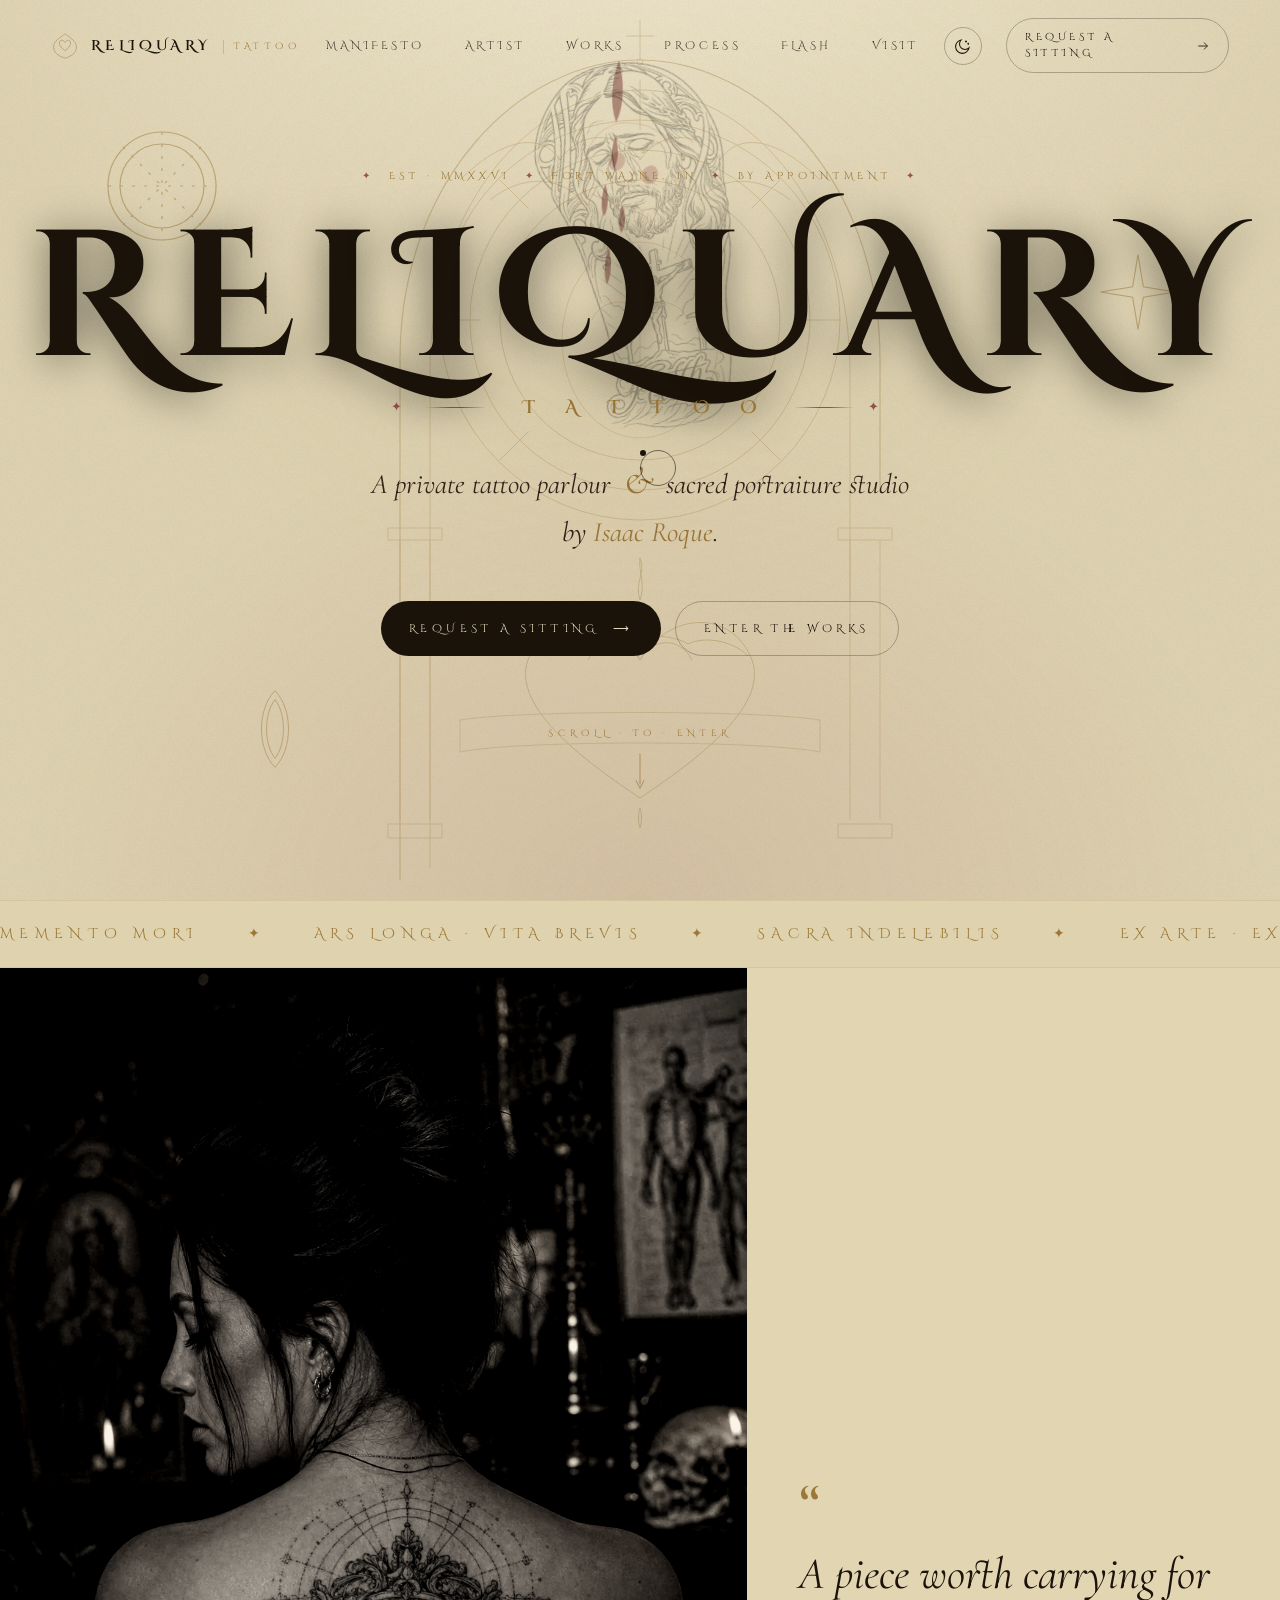
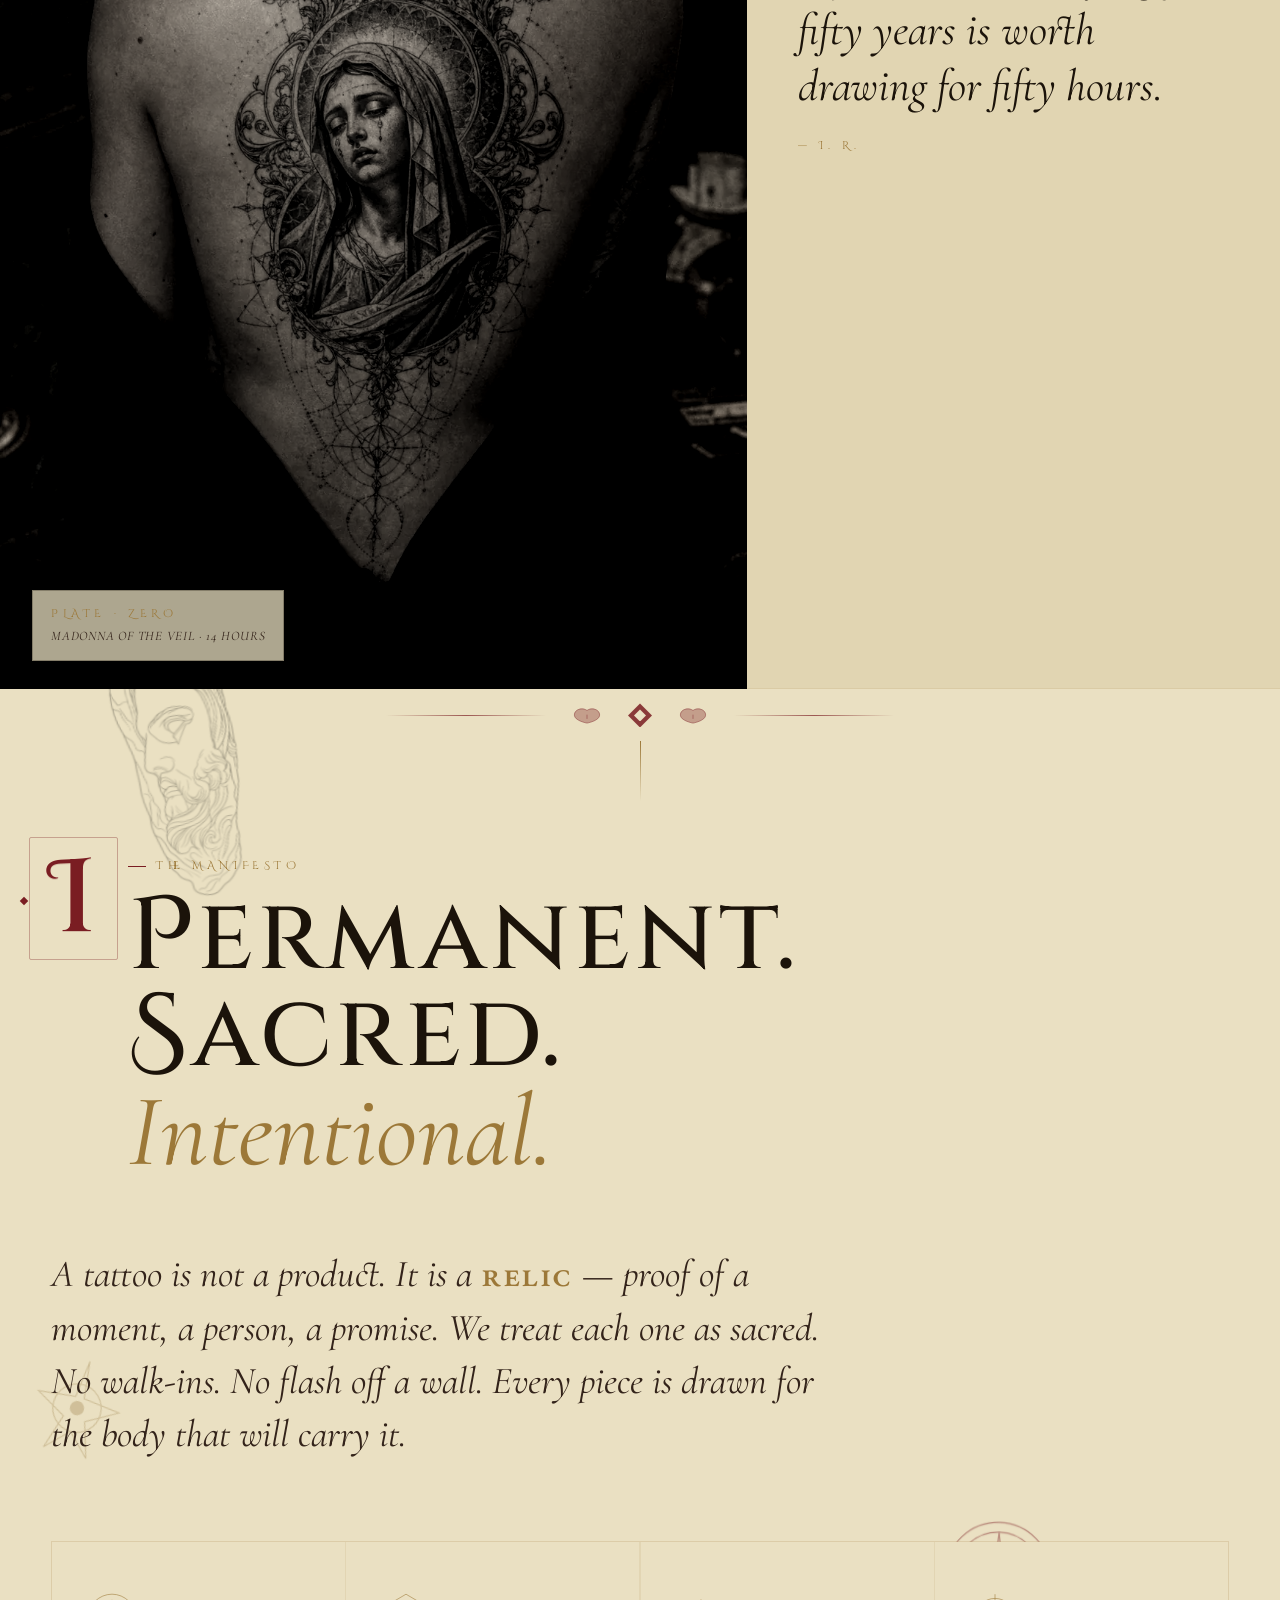
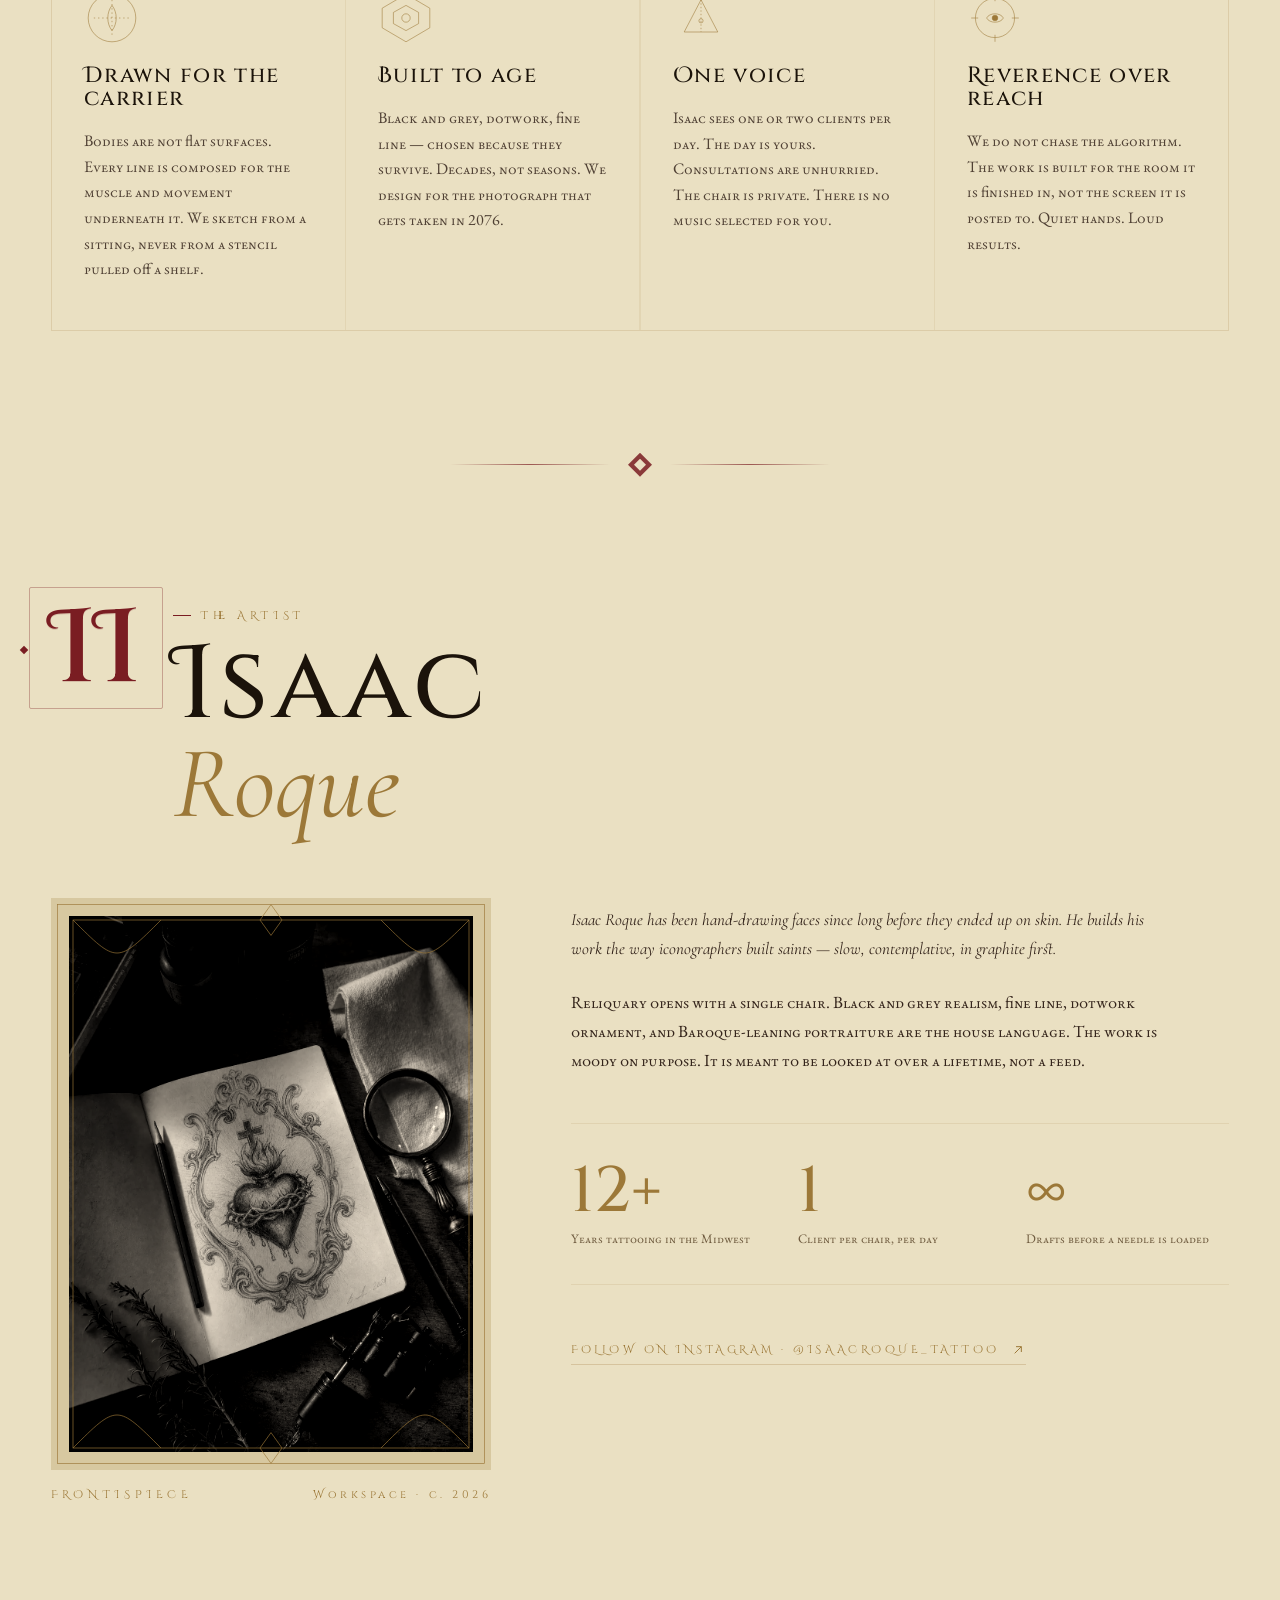
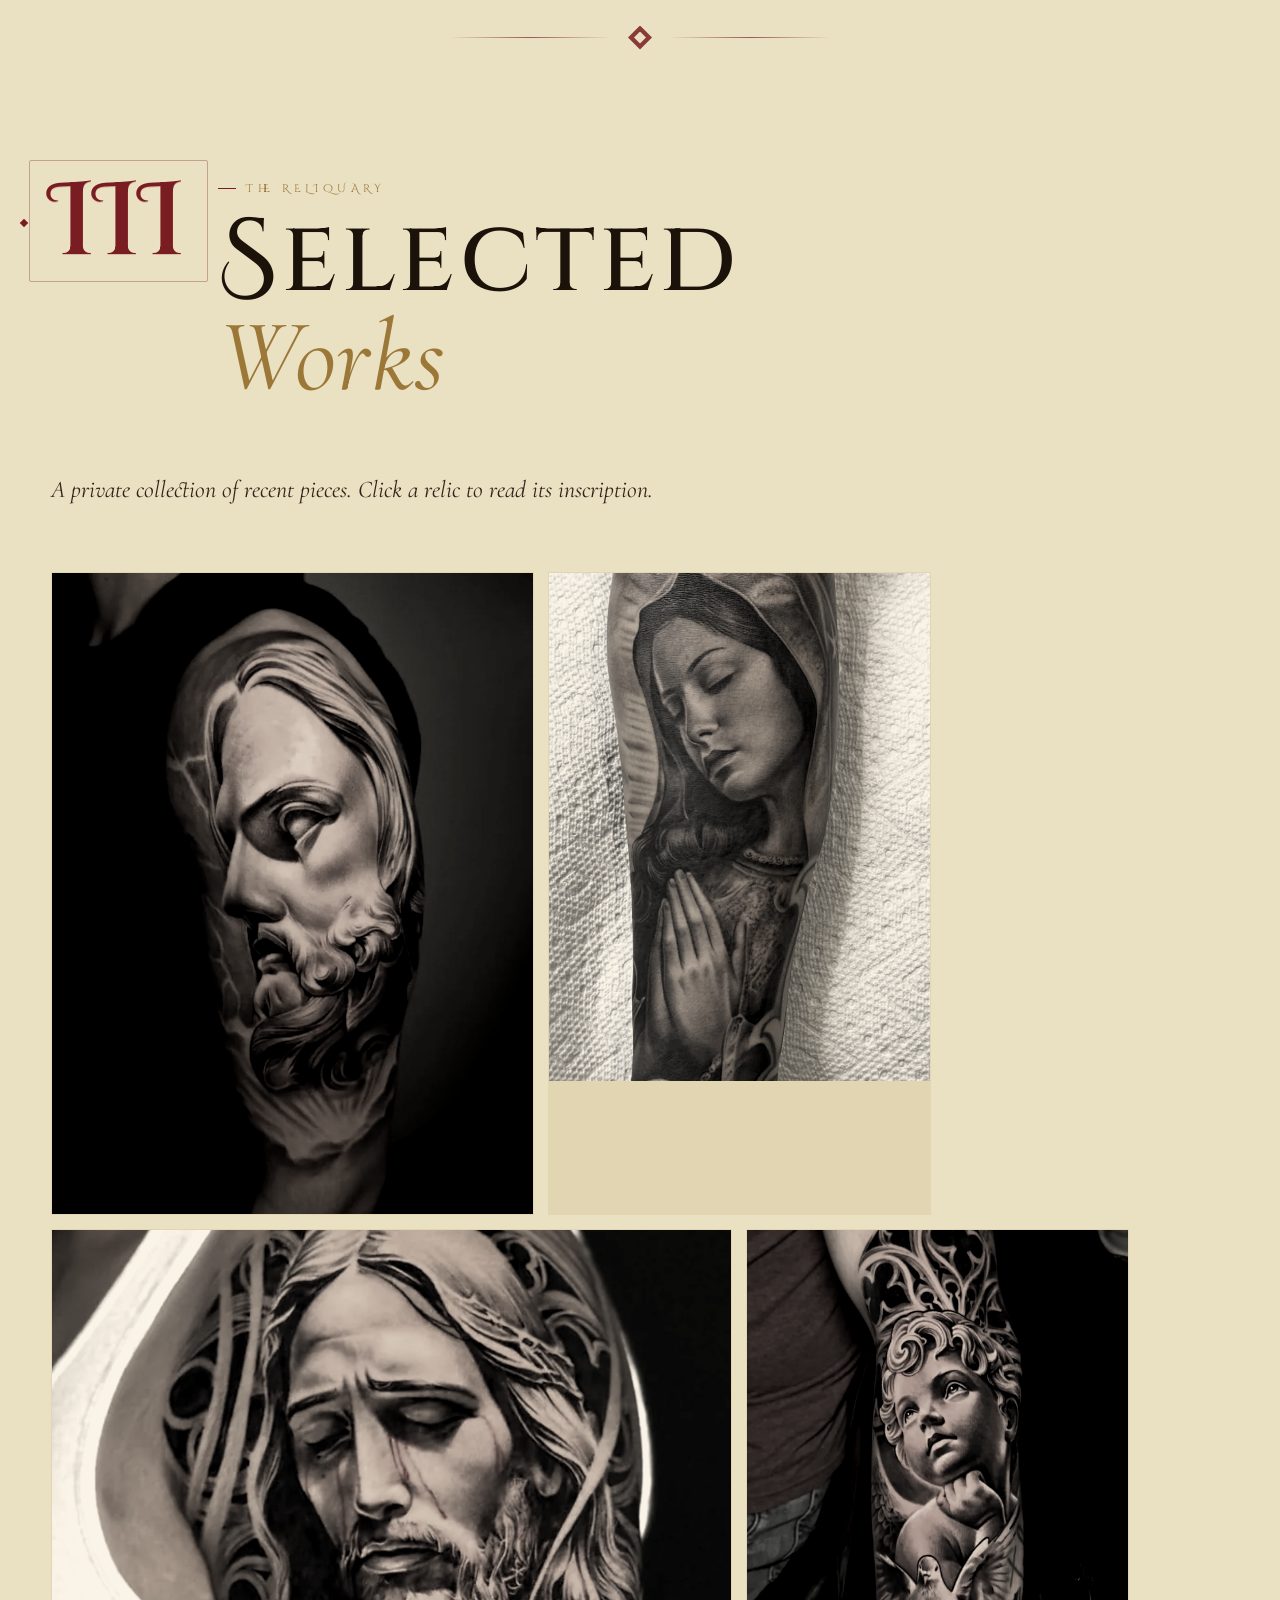
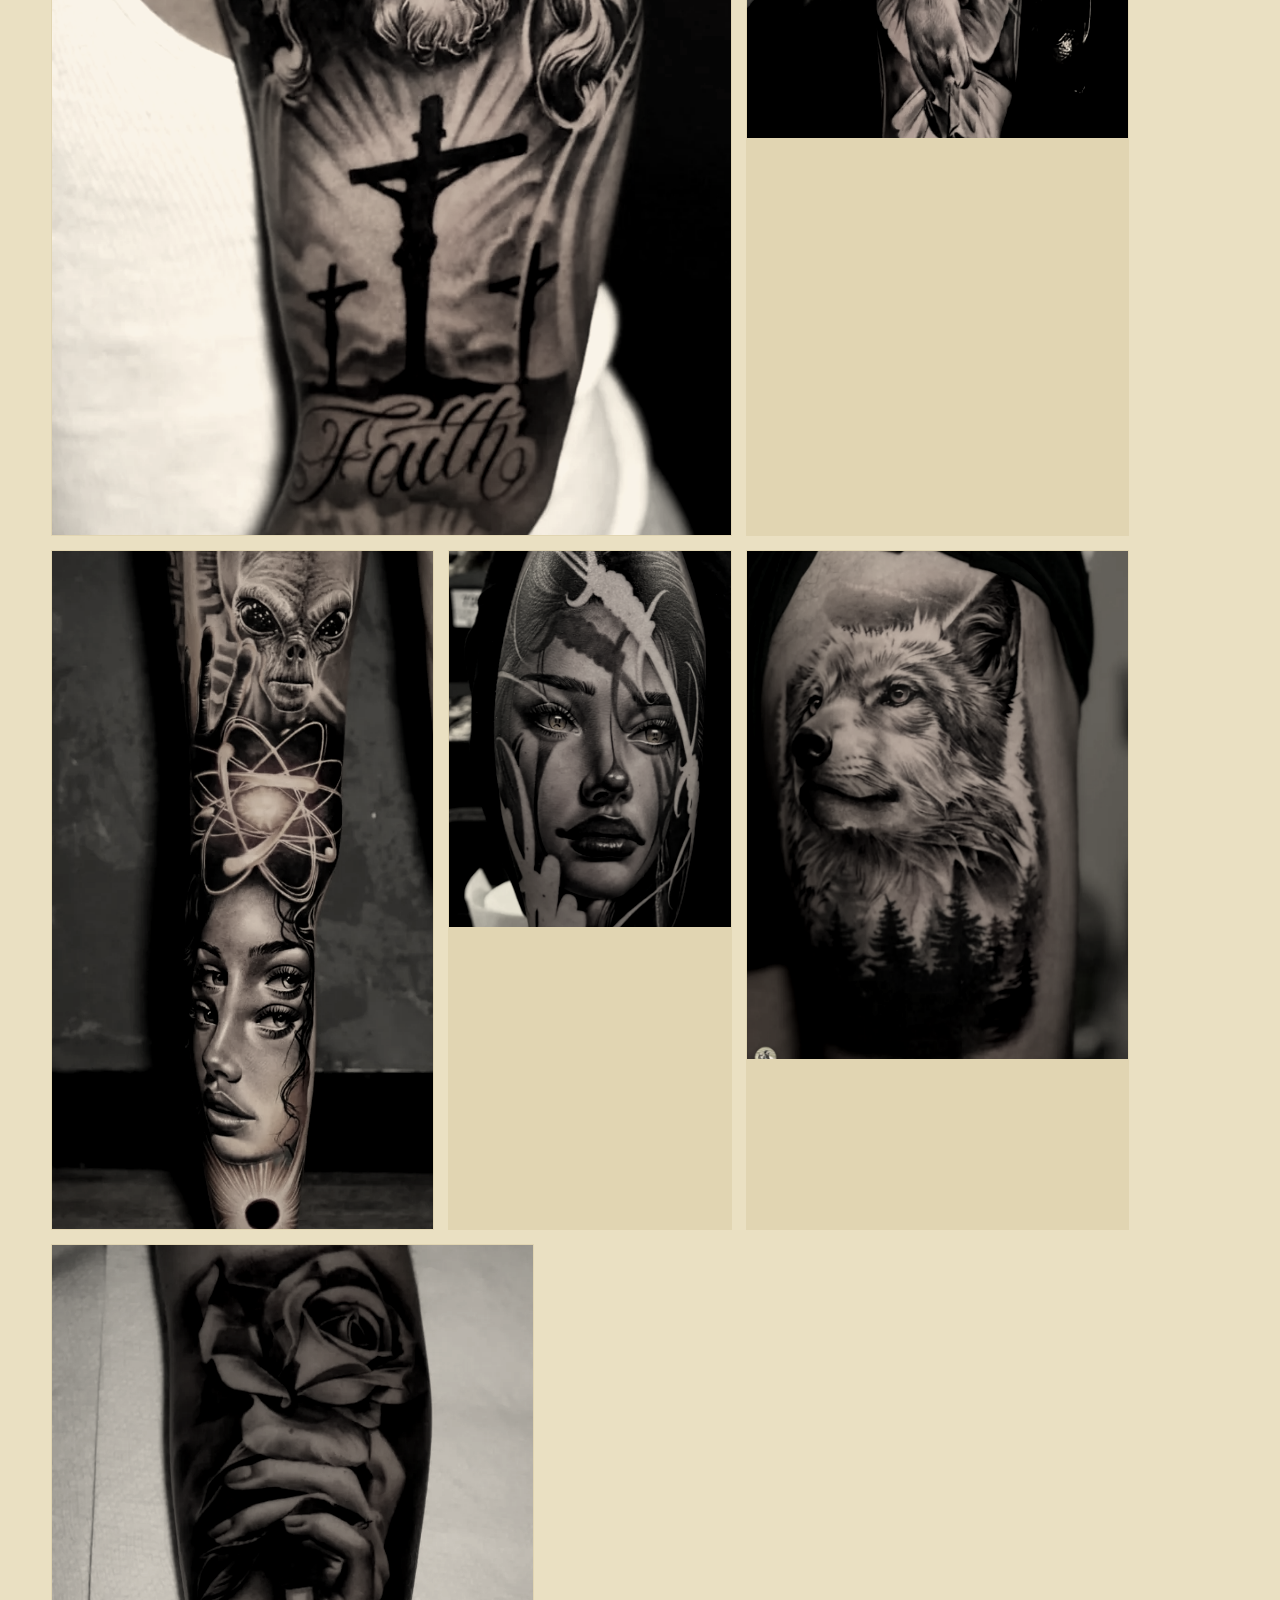
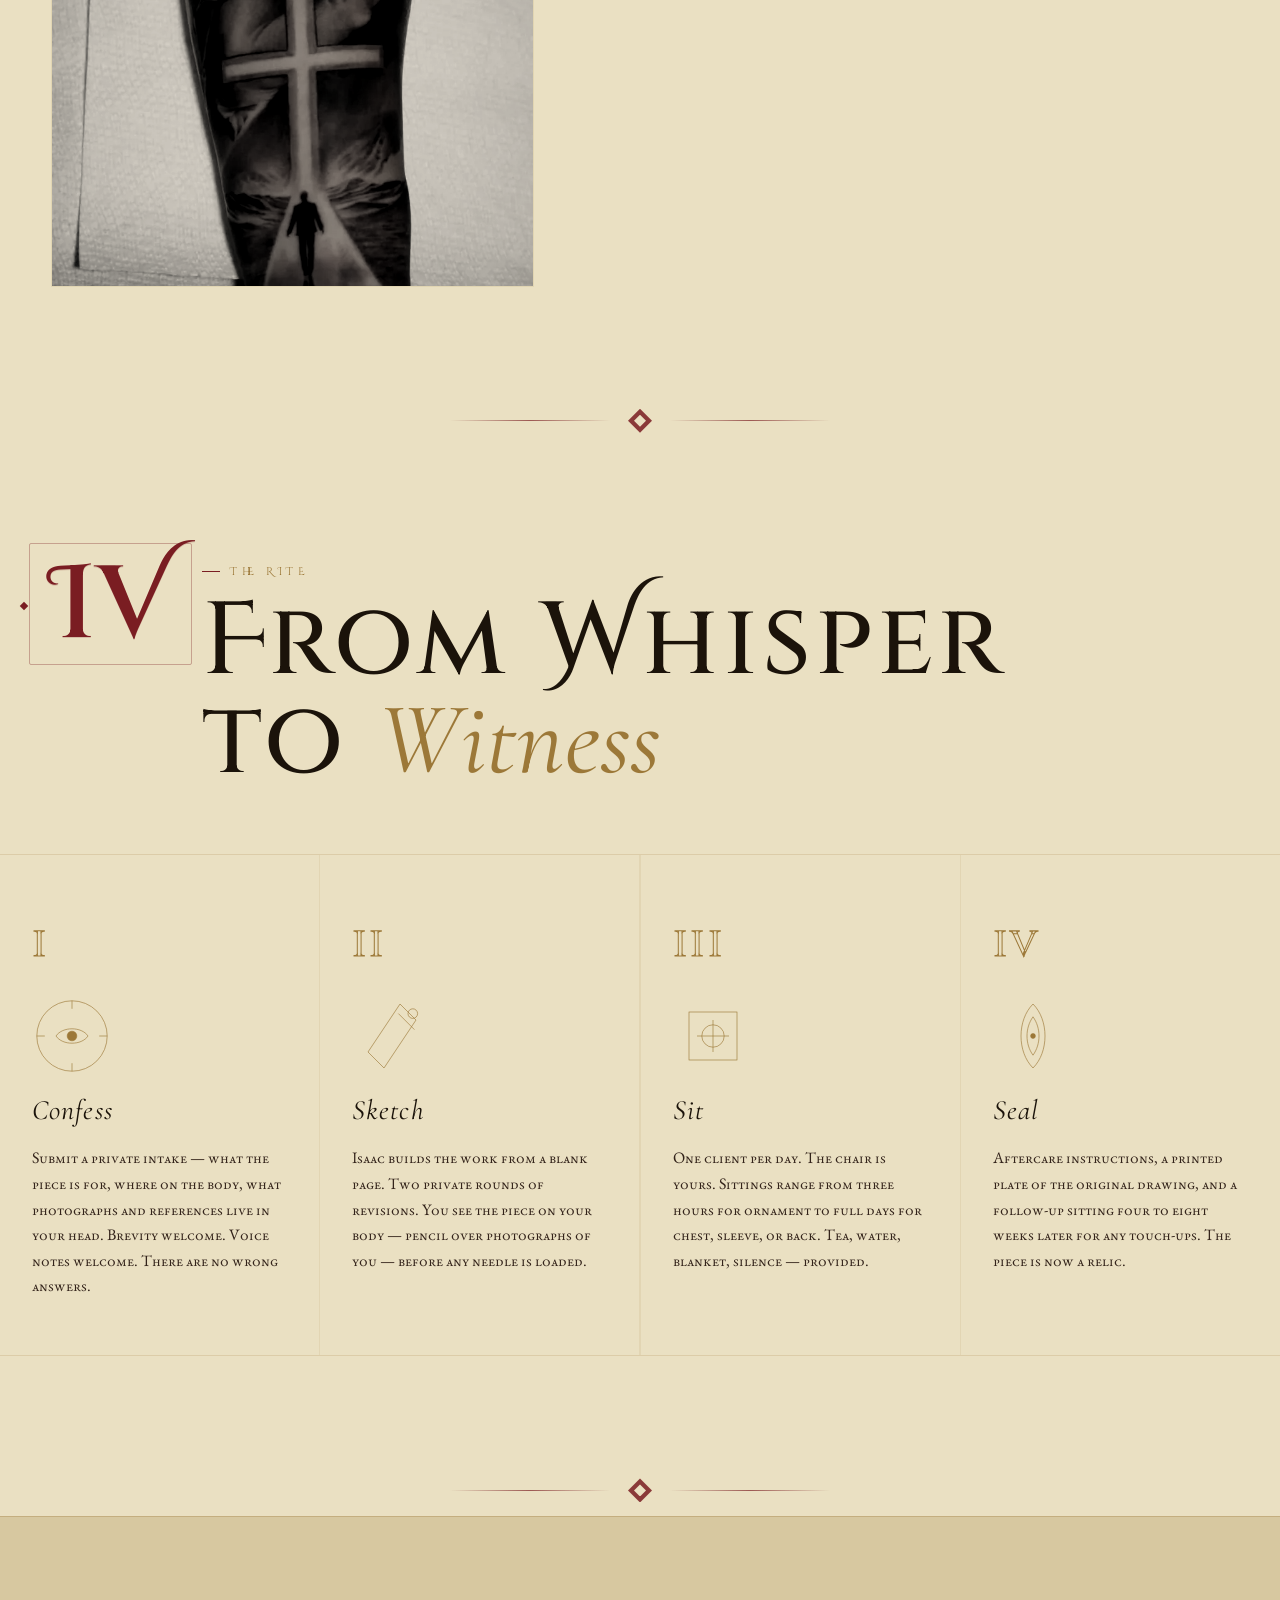
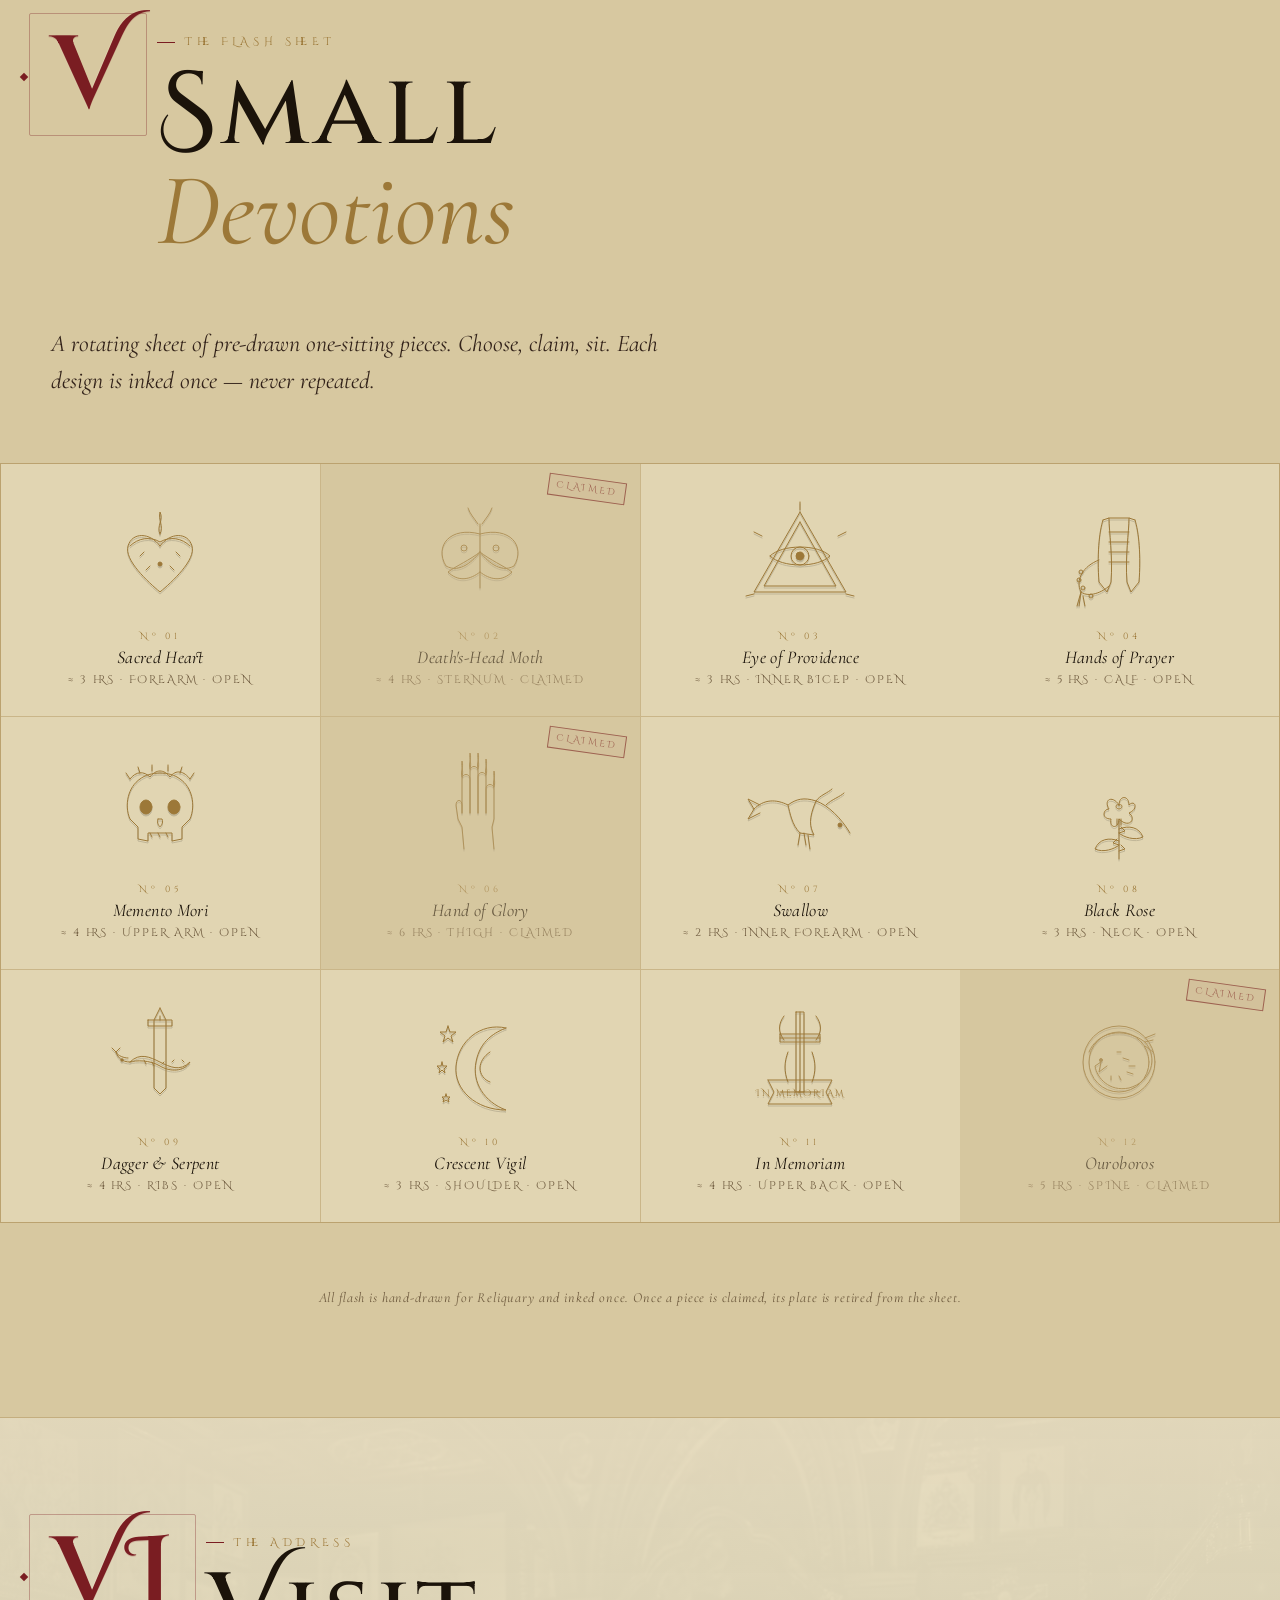
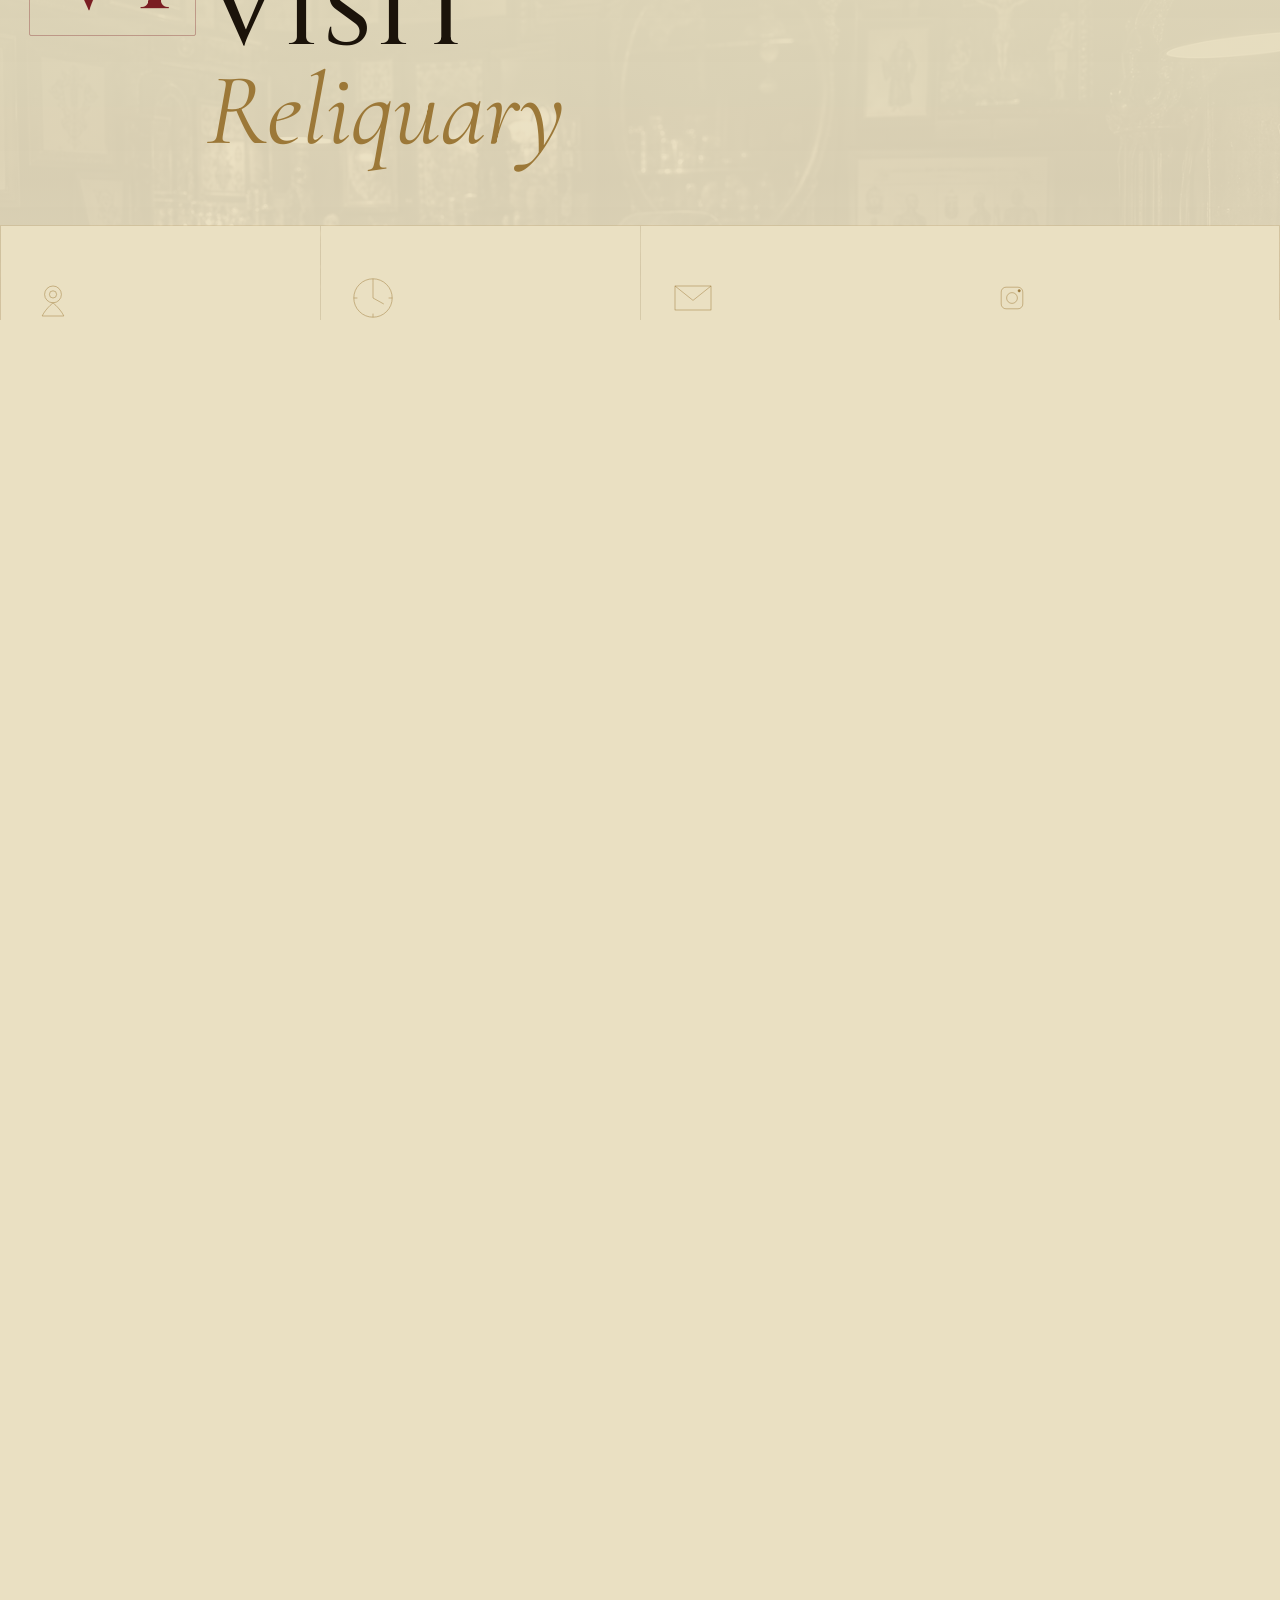
==== commit 9169c59f: "Use Isaac's actual work — 8 photos in the gallery, 7 stencils in the depth field Process: 1. Pushed " ====
--- a/index.html
+++ b/index.html
@@ -231,9 +231,49 @@
   </svg>
 
   <!-- ━━━━━━━━━━━━━━━━━━━━━━━━━━━━━━━━━━━━━━━━━━━━━━━━━━━ -->
+  <!-- ◆◆◆ ISAAC'S ACTUAL WORK AS STENCILS ◆◆◆            -->
+  <!-- Pulled from his portfolio, traced via Higgsfield     -->
+  <!-- ━━━━━━━━━━━━━━━━━━━━━━━━━━━━━━━━━━━━━━━━━━━━━━━━━━━ -->
+
+  <!-- Cosmic sleeve — alien, atomic, woman portrait. Largest piece. -->
+  <img class="depth__art is-stencil is-mid" data-speed="0.20" data-rot="-2"
+       style="--x:88%;--y:24%;--w:240px"
+       src="assets/img/stencil-01.webp" alt="" loading="lazy" />
+
+  <!-- Female portrait, crowned -->
+  <img class="depth__art is-stencil is-midfar" data-speed="0.16" data-rot="6"
+       style="--x:14%;--y:62%;--w:280px"
+       src="assets/img/stencil-02.webp" alt="" loading="lazy" />
+
+  <!-- Christ + three crosses + faith banner -->
+  <img class="depth__art is-stencil is-near" data-speed="0.85" data-rot="-4"
+       style="--x:50%;--y:108%;--w:280px"
+       src="assets/img/stencil-03.webp" alt="" loading="lazy" />
+
+  <!-- Roses + cross + pilgrim figure -->
+  <img class="depth__art is-stencil is-mid" data-speed="0.28" data-rot="8"
+       style="--x:84%;--y:154%;--w:240px"
+       src="assets/img/stencil-04.webp" alt="" loading="lazy" />
+
+  <!-- Wolf + forest -->
+  <img class="depth__art is-stencil is-midnear" data-speed="0.50" data-rot="-12"
+       style="--x:18%;--y:208%;--w:260px"
+       src="assets/img/stencil-05.webp" alt="" loading="lazy" />
+
+  <!-- Virgin Mary praying -->
+  <img class="depth__art is-stencil is-midfar" data-speed="0.14" data-rot="2"
+       style="--x:78%;--y:266%;--w:240px"
+       src="assets/img/stencil-07.webp" alt="" loading="lazy" />
+
+  <!-- Christ profile bust — closest, most prominent -->
+  <img class="depth__art is-stencil is-near" data-speed="0.90" data-rot="-6"
+       style="--x:14%;--y:316%;--w:200px"
+       src="assets/img/stencil-08.webp" alt="" loading="lazy" />
+
+  <!-- ━━━━━━━━━━━━━━━━━━━━━━━━━━━━━━━━━━━━━━━━━━━━━━━━━━━ -->
   <!-- ◆◆◆ RED-DOMINANT SECOND PASS ◆◆◆                  -->
   <!-- More crimson/blood/oxblood tattoos throughout       -->
-  <!-- ━━━━━━━━━━━━━━━━━━━━━━━━━━━━━━━━━━━━━━━━━━━━━━━━━━ -->
+  <!-- ━━━━━━━━━━━━━━━━━━━━━━━━━━━━━━━━━━━━━━━━━━━━━━━━━━━ -->
 
   <!-- Bleeding sacred heart, big and crimson, near top right -->
   <svg class="depth__art is-mid is-red" data-speed="0.20" data-tint="blood" data-rot="-6" style="--x:90%;--y:14%;--w:230px" viewBox="0 0 200 240" fill="none" stroke="currentColor" stroke-width="1">
@@ -295,14 +335,7 @@
     <path d="M128 188 C 122 196, 122 206, 128 212 C 138 212, 142 196, 138 188 Z M124 196 L130 196 M134 196 L142 196" />
   </svg>
 
-  <!-- Crimson ribbon banner unfurling -->
-  <svg class="depth__art is-midnear is-red" data-speed="0.46" data-tint="crimson" data-rot="-10" style="--x:80%;--y:82%;--w:280px" viewBox="0 0 320 100" fill="none" stroke="currentColor" stroke-width="1">
-    <path d="M20 50 L40 30 L290 30 L310 50 L290 70 L40 70 Z" fill="currentColor" opacity=".22" stroke="none" />
-    <path d="M20 50 L40 30 L290 30 L310 50 L290 70 L40 70 Z" />
-    <path d="M40 30 L52 50 L40 70 M290 30 L278 50 L290 70" />
-    <path d="M70 50 L85 50 M105 50 L120 50 M140 50 L155 50 M175 50 L190 50 M210 50 L225 50 M245 50 L260 50" stroke-dasharray="2 4" />
-    <text x="160" y="55" text-anchor="middle" font-family="Cinzel" font-size="12" fill="currentColor" stroke="none" letter-spacing="6">SACRA · INDELEBILIS</text>
-  </svg>
+  <!-- (precious ribbon banner removed — replaced by Isaac's actual stencils) -->
 
   <!-- Bleeding dagger pierced through heart -->
   <svg class="depth__art is-mid is-red" data-speed="0.24" data-tint="blood" data-rot="14" style="--x:30%;--y:96%;--w:200px" viewBox="0 0 200 280" fill="none" stroke="currentColor" stroke-width="0.9">
@@ -317,25 +350,7 @@
     <path d="M94 252 C 90 268, 92 282, 96 290 C 98 282, 98 268, 94 252 Z" fill="currentColor" stroke="none" />
   </svg>
 
-  <!-- Cardinal galero (3-tier red hat) -->
-  <svg class="depth__art is-midfar is-red" data-speed="0.16" data-tint="crimson" data-rot="-4" style="--x:62%;--y:124%;--w:240px" viewBox="0 0 280 240" fill="none" stroke="currentColor" stroke-width="0.8">
-    <!-- crown of hat -->
-    <ellipse cx="140" cy="60" rx="40" ry="20" />
-    <path d="M100 60 C 100 50, 180 50, 180 60" />
-    <!-- brim -->
-    <path d="M40 78 C 60 70, 220 70, 240 78 C 220 90, 60 90, 40 78 Z" />
-    <!-- tassels left -->
-    <path d="M50 88 L36 110 M40 92 L30 130 L26 158" />
-    <path d="M30 130 L20 138 M30 130 L24 142" />
-    <path d="M26 158 L18 168 M26 158 L22 172" />
-    <!-- tassels right -->
-    <path d="M230 88 L244 110 M240 92 L250 130 L254 158" />
-    <path d="M250 130 L260 138 M250 130 L256 142" />
-    <path d="M254 158 L262 168 M254 158 L258 172" />
-    <!-- 5 tassel ornaments -->
-    <circle cx="36" cy="110" r="3" /><circle cx="30" cy="130" r="3" /><circle cx="26" cy="158" r="3" />
-    <circle cx="244" cy="110" r="3" /><circle cx="250" cy="130" r="3" /><circle cx="254" cy="158" r="3" />
-  </svg>
+  <!-- (cardinal galero removed) -->
 
   <!-- Pomegranate split, seeds visible -->
   <svg class="depth__art is-midnear is-red" data-speed="0.50" data-tint="blood" data-rot="-8" style="--x:14%;--y:138%;--w:160px" viewBox="0 0 160 180" fill="none" stroke="currentColor" stroke-width="0.9">
@@ -348,21 +363,7 @@
     <circle cx="68" cy="138" r="4" fill="currentColor" stroke="none" /><circle cx="80" cy="142" r="4" fill="currentColor" stroke="none" /><circle cx="92" cy="138" r="4" fill="currentColor" stroke="none" />
   </svg>
 
-  <!-- Crimson sun face with rays -->
-  <svg class="depth__art is-mid is-red" data-speed="0.28" data-tint="crimson" data-rot="0" style="--x:88%;--y:152%;--w:200px" viewBox="0 0 200 200" fill="none" stroke="currentColor" stroke-width="0.8">
-    <circle cx="100" cy="100" r="50" />
-    <circle cx="100" cy="100" r="38" />
-    <!-- face -->
-    <ellipse cx="86" cy="92" rx="3" ry="5" fill="currentColor" stroke="none" />
-    <ellipse cx="114" cy="92" rx="3" ry="5" fill="currentColor" stroke="none" />
-    <path d="M84 110 C 92 120, 108 120, 116 110" />
-    <!-- rays straight -->
-    <path d="M100 30 L100 50 M100 150 L100 170 M30 100 L50 100 M150 100 L170 100" stroke-width="1.4" />
-    <!-- rays diagonal -->
-    <path d="M50 50 L64 64 M150 50 L136 64 M50 150 L64 136 M150 150 L136 136" stroke-width="1" />
-    <!-- inner rays wavy -->
-    <path d="M100 60 C 102 64, 98 68, 100 72 M100 128 C 102 132, 98 136, 100 140 M60 100 C 64 102, 68 98, 72 100 M128 100 C 132 102, 136 98, 140 100" />
-  </svg>
+  <!-- (sun face removed) -->
 
   <!-- Red letter R drop cap -->
   <svg class="depth__art is-midfar is-red" data-speed="0.13" data-tint="crimson" data-rot="-2" style="--x:8%;--y:170%;--w:200px" viewBox="0 0 200 240" fill="none" stroke="currentColor" stroke-width="0.7">
@@ -456,28 +457,7 @@
     <circle cx="120" cy="68" r="2.5" fill="currentColor" stroke="none" />
   </svg>
 
-  <!-- Red rose vine arching across -->
-  <svg class="depth__art is-far is-red" data-speed="0.10" data-tint="crimson" data-rot="0" style="--x:50%;--y:340%;--w:520px" viewBox="0 0 600 160" fill="none" stroke="currentColor" stroke-width="0.7">
-    <path d="M20 80 C 80 30, 160 30, 220 80 C 280 130, 360 130, 420 80 C 480 30, 560 30, 580 80" />
-    <!-- 3 roses -->
-    <g transform="translate(120 60)">
-      <circle cx="0" cy="0" r="14" /><path d="M-10 -4 C -6 -10, 6 -10, 10 -4 C 12 4, -12 4, -10 -4 Z" />
-    </g>
-    <g transform="translate(300 100)">
-      <circle cx="0" cy="0" r="14" /><path d="M-10 -4 C -6 -10, 6 -10, 10 -4 C 12 4, -12 4, -10 -4 Z" />
-    </g>
-    <g transform="translate(480 60)">
-      <circle cx="0" cy="0" r="14" /><path d="M-10 -4 C -6 -10, 6 -10, 10 -4 C 12 4, -12 4, -10 -4 Z" />
-    </g>
-    <!-- leaves -->
-    <path d="M70 64 C 76 56, 88 56, 92 64 C 88 72, 76 72, 70 64 Z" />
-    <path d="M180 78 C 186 70, 198 70, 202 78 C 198 86, 186 86, 180 78 Z" />
-    <path d="M250 100 C 244 92, 232 92, 228 100 C 232 108, 244 108, 250 100 Z" />
-    <path d="M380 78 C 386 70, 398 70, 402 78 C 398 86, 386 86, 380 78 Z" />
-    <path d="M520 64 C 526 56, 538 56, 542 64 C 538 72, 526 72, 520 64 Z" />
-    <!-- thorns -->
-    <path d="M60 76 L66 84 M90 56 L96 50 M210 76 L204 84 M220 86 L226 92 M340 90 L336 96 M390 70 L396 64 M510 76 L516 84 M540 56 L546 50" />
-  </svg>
+  <!-- (rose vine arch removed) -->
 
   <!-- A small crimson sigil near footer -->
   <svg class="depth__art is-near is-red" data-speed="0.95" data-tint="crimson" data-rot="0" style="--x:78%;--y:380%;--w:120px" viewBox="0 0 100 100" fill="none" stroke="currentColor" stroke-width="1">
--- a/css/style.css
+++ b/css/style.css
@@ -151,6 +151,26 @@
 body.is-ready .depth__art.is-mid.is-red{opacity:.30}
 body.is-ready .depth__art.is-midnear.is-red{opacity:.34}
 body.is-ready .depth__art.is-near.is-red{opacity:.42}
+
+/* Isaac's actual stencils — black PNGs on transparent bg, mix into the parchment */
+.depth__art.is-stencil{
+  mix-blend-mode:multiply;
+  filter:contrast(1.1);
+}
+body.is-ready .depth__art.is-stencil{opacity:.20}
+body.is-ready .depth__art.is-stencil.is-far{opacity:.14}
+body.is-ready .depth__art.is-stencil.is-midfar{opacity:.18}
+body.is-ready .depth__art.is-stencil.is-mid{opacity:.22}
+body.is-ready .depth__art.is-stencil.is-midnear{opacity:.26}
+body.is-ready .depth__art.is-stencil.is-near{opacity:.32}
+
+/* dark theme — invert stencils so the linework reads white on velvet */
+[data-theme="dark"] .depth__art.is-stencil{
+  mix-blend-mode:screen;
+  filter:invert(1) contrast(1.1) brightness(.9);
+}
+[data-theme="dark"] body.is-ready .depth__art.is-stencil{opacity:.14}
+[data-theme="dark"] body.is-ready .depth__art.is-stencil.is-near{opacity:.22}
 
 /* dark theme — shift to glowing inks on velvet */
 [data-theme="dark"] .depth__art{mix-blend-mode:screen}
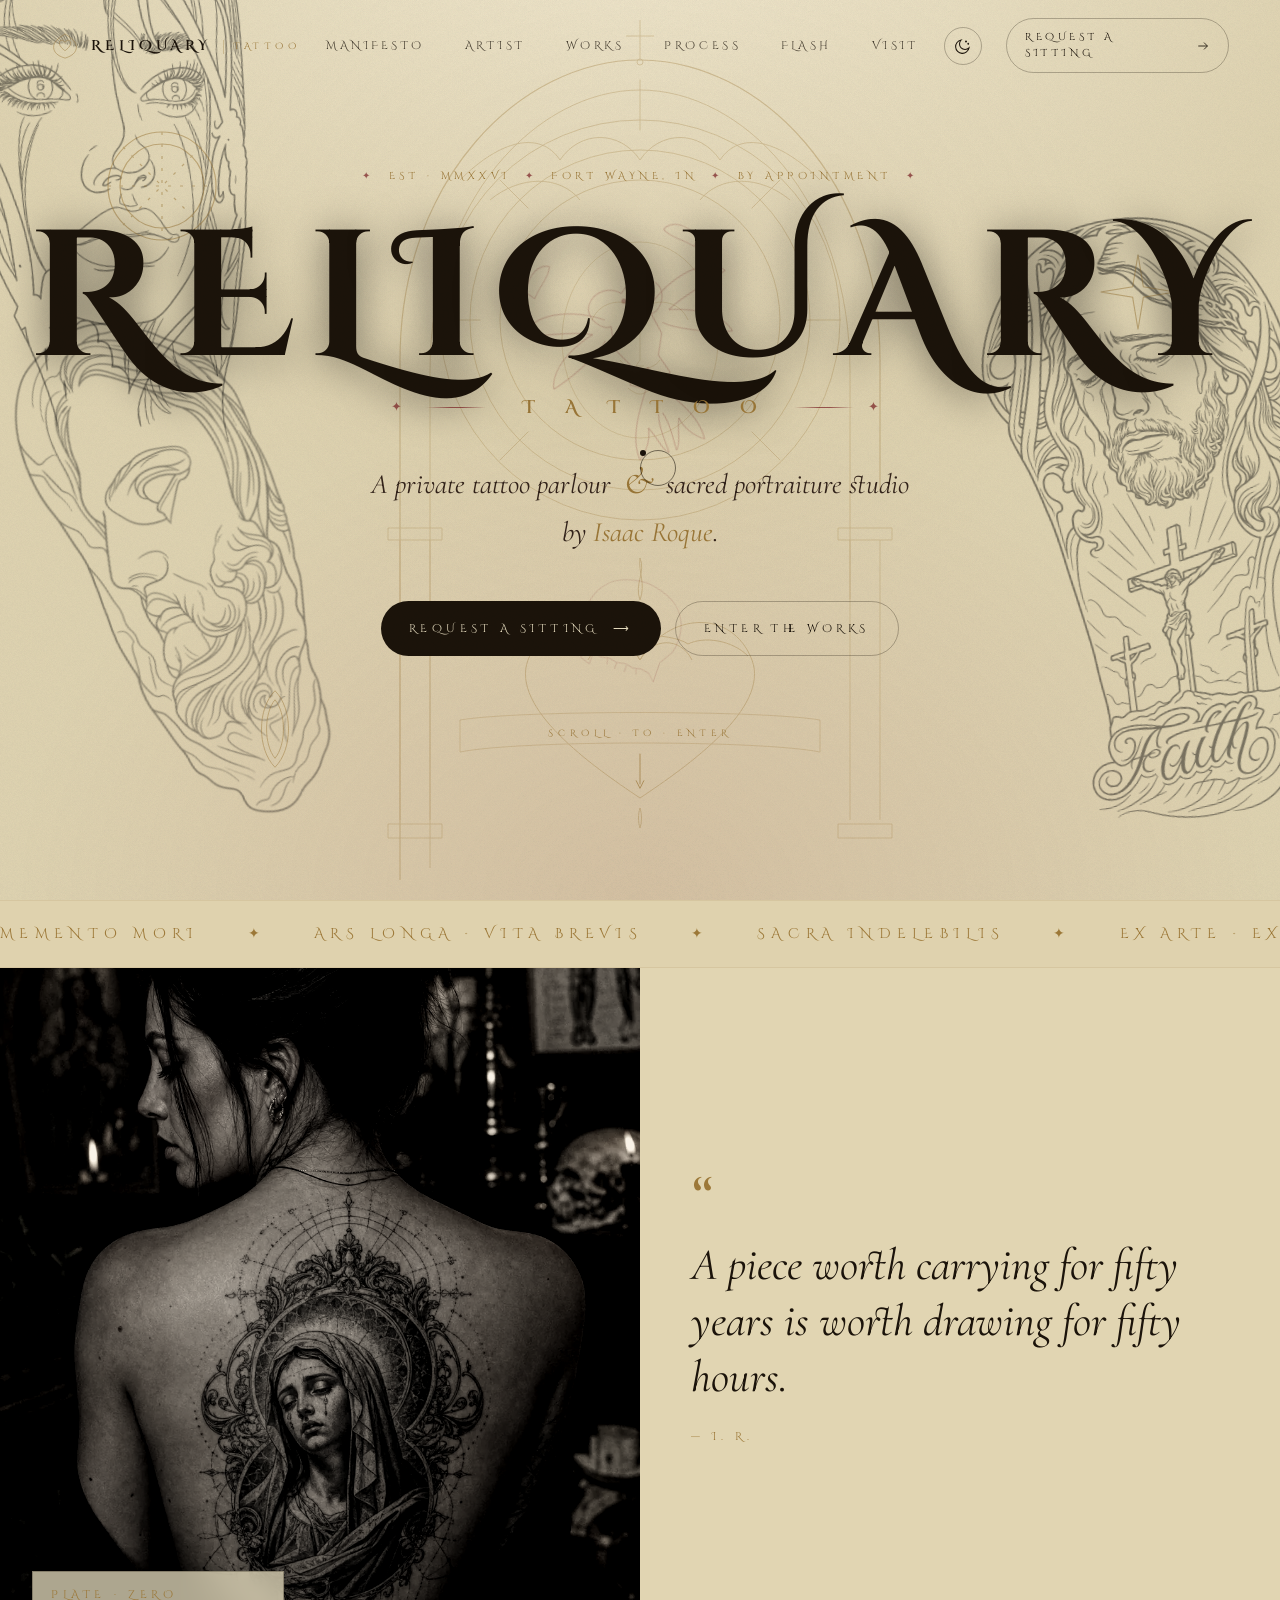
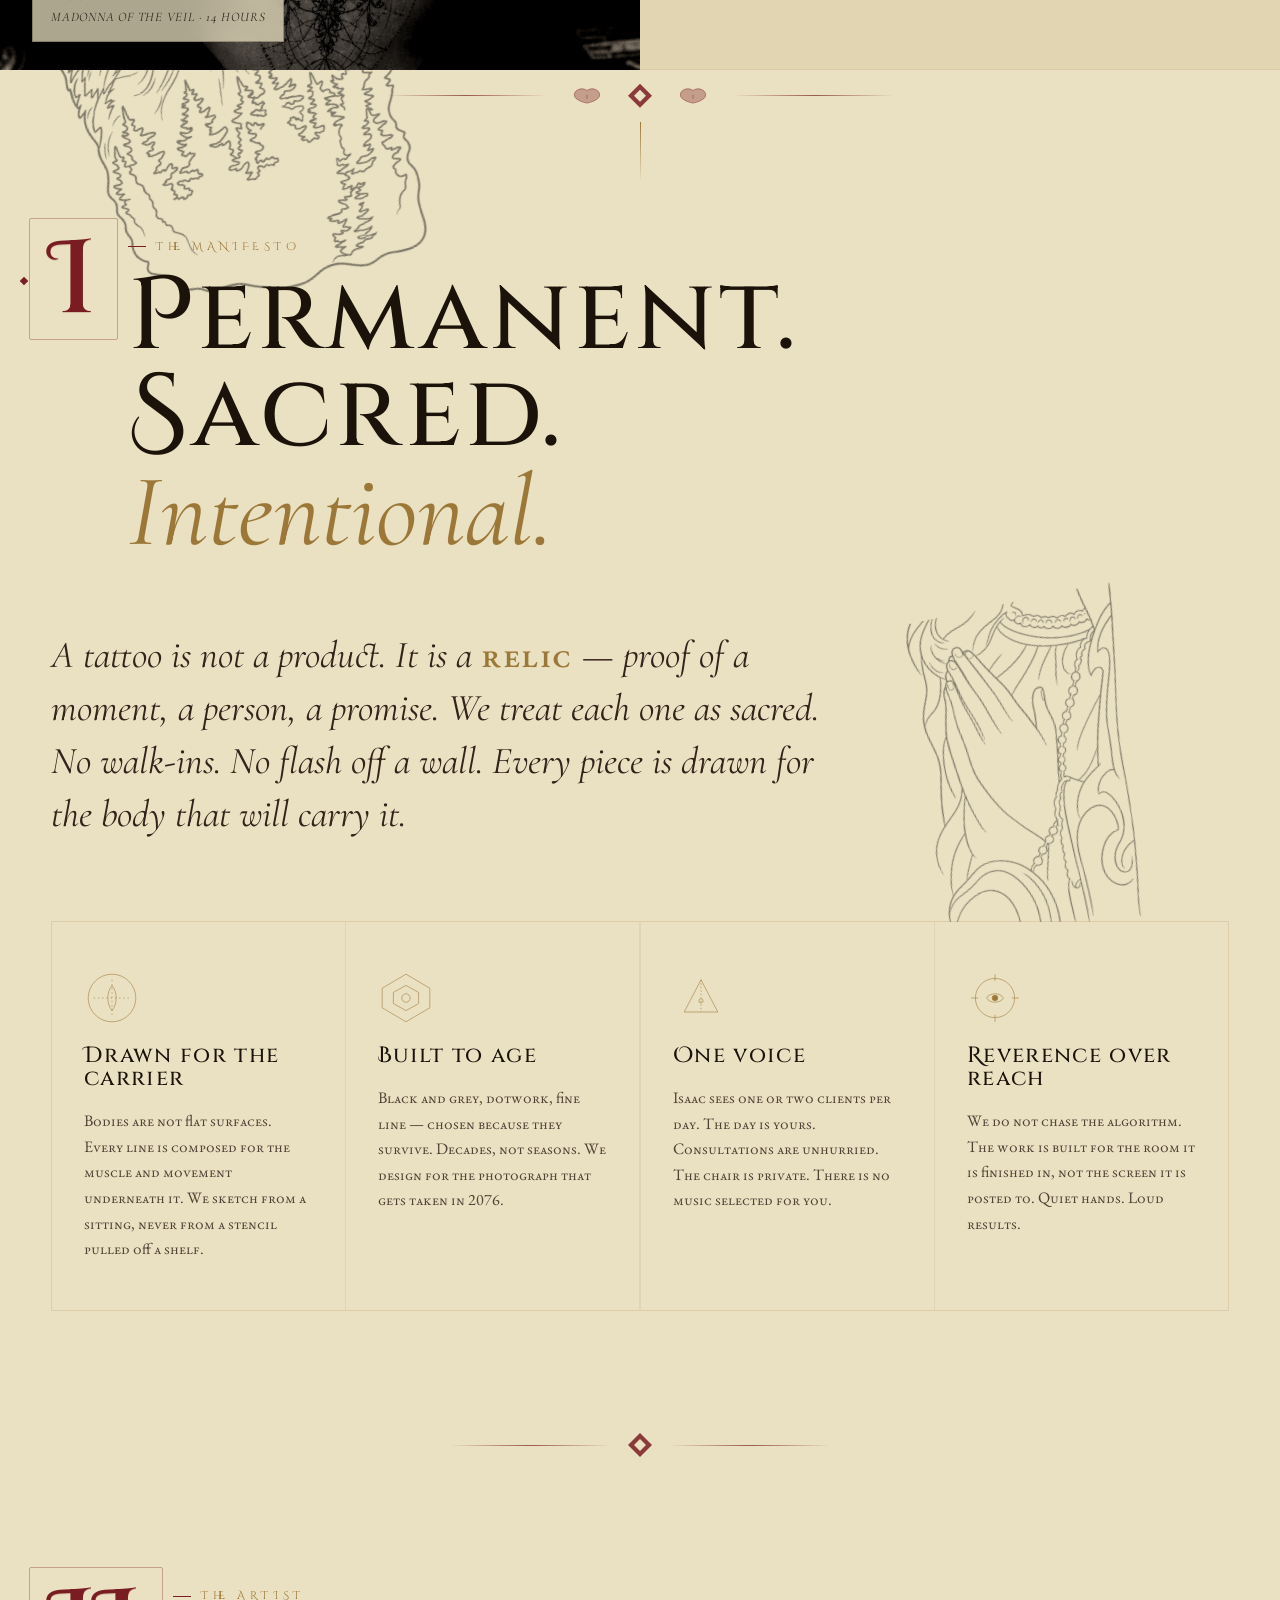
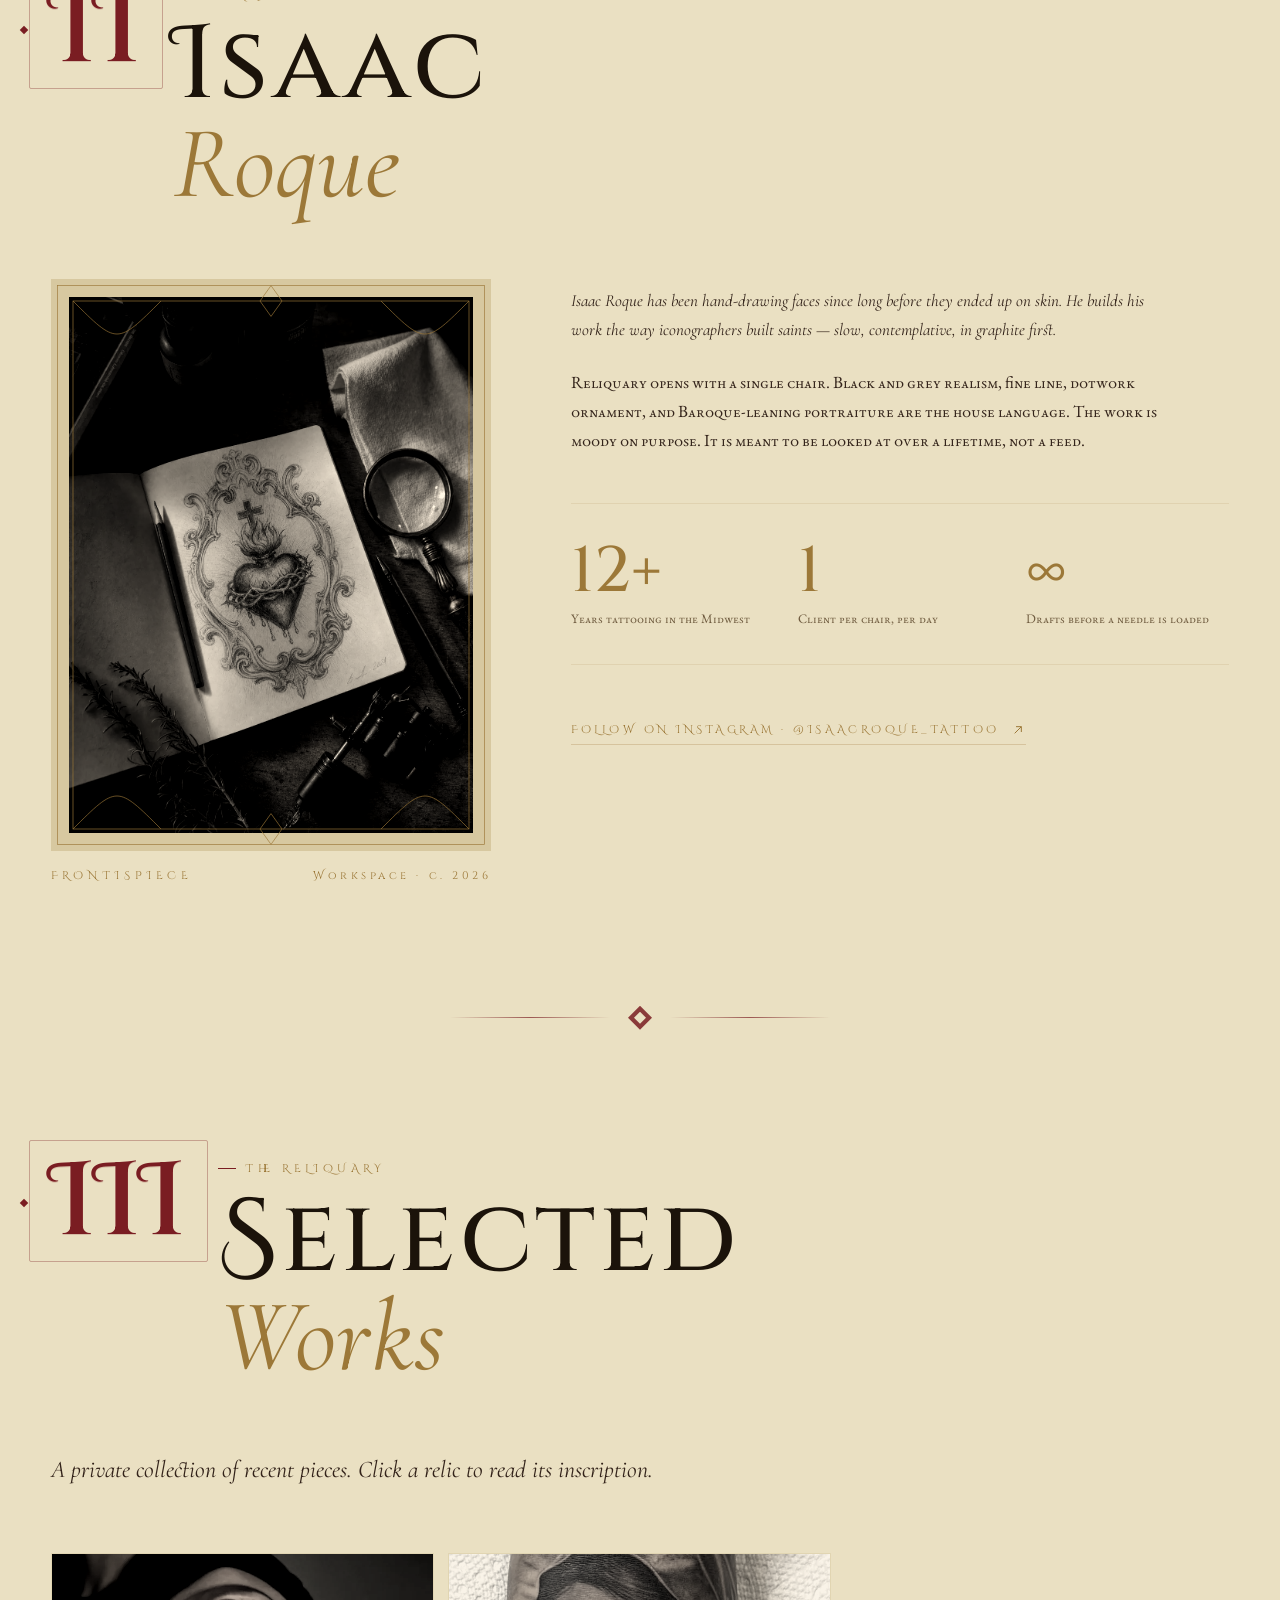
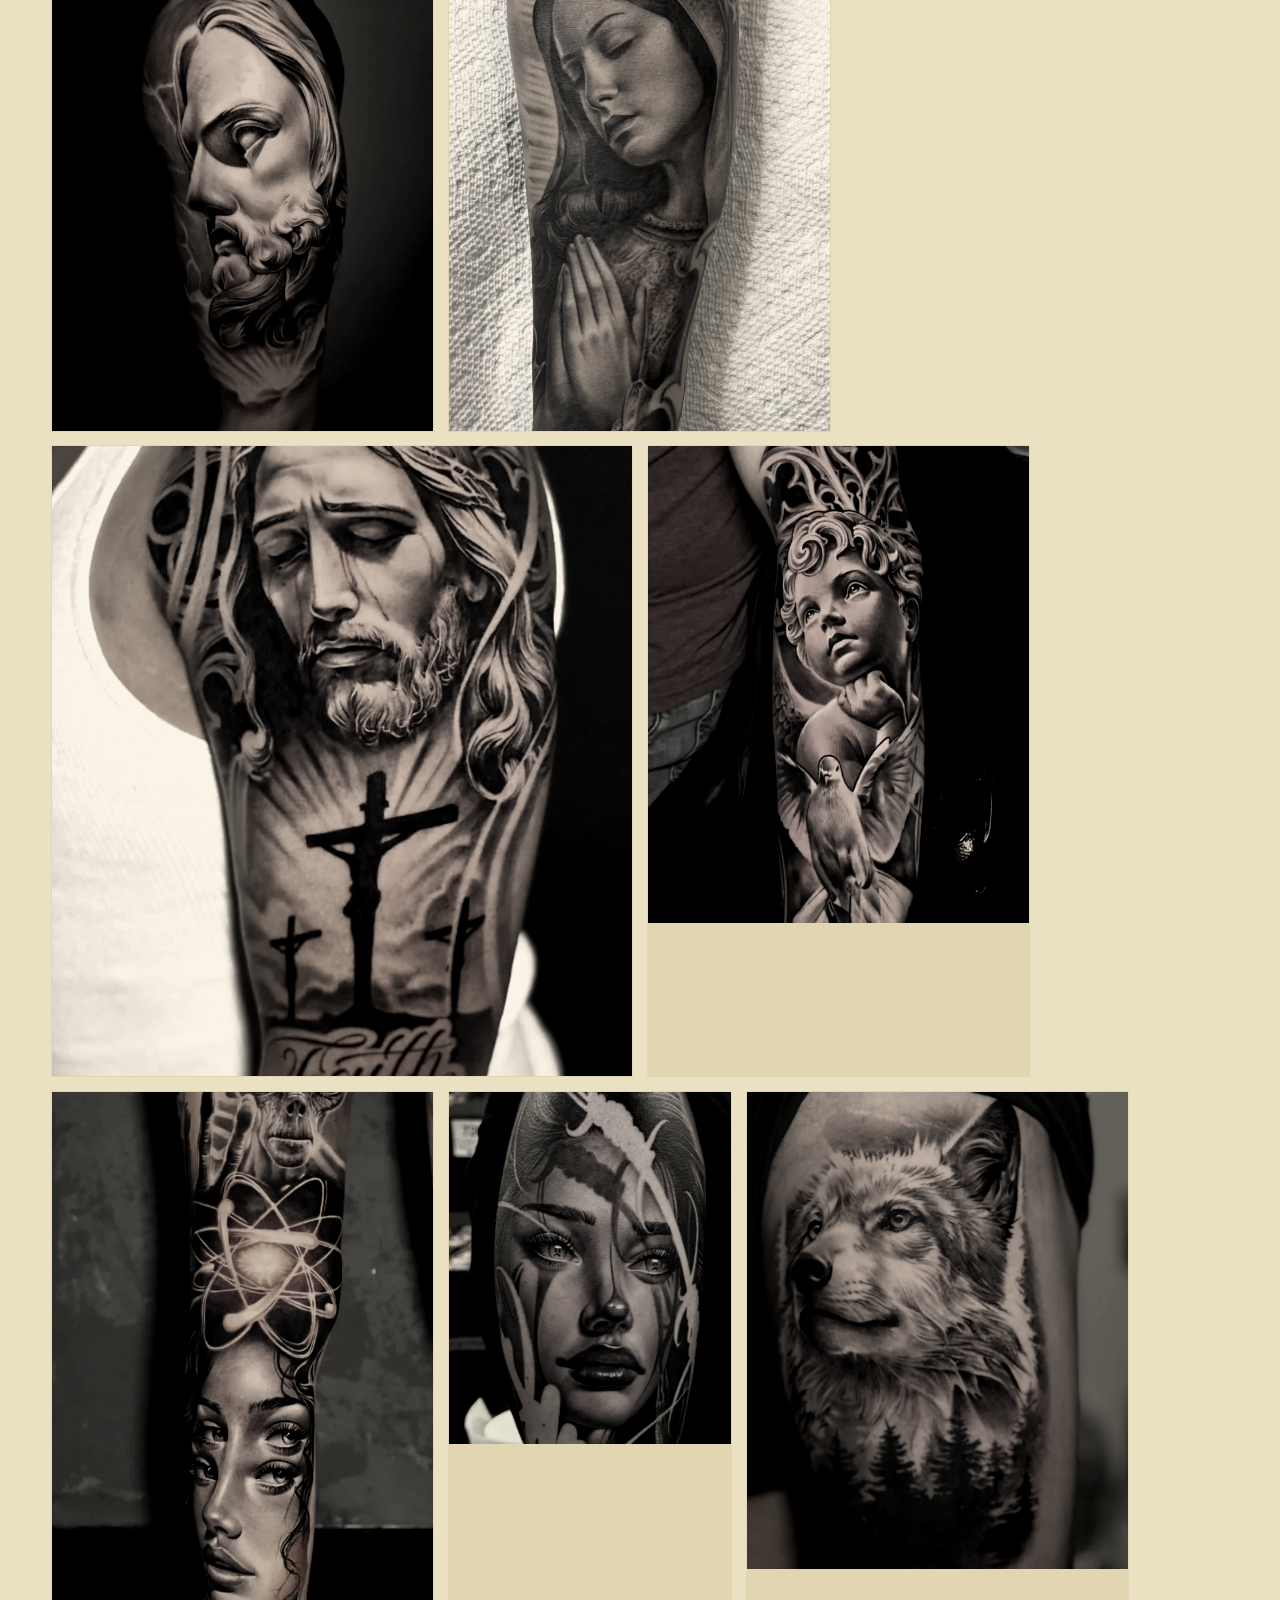
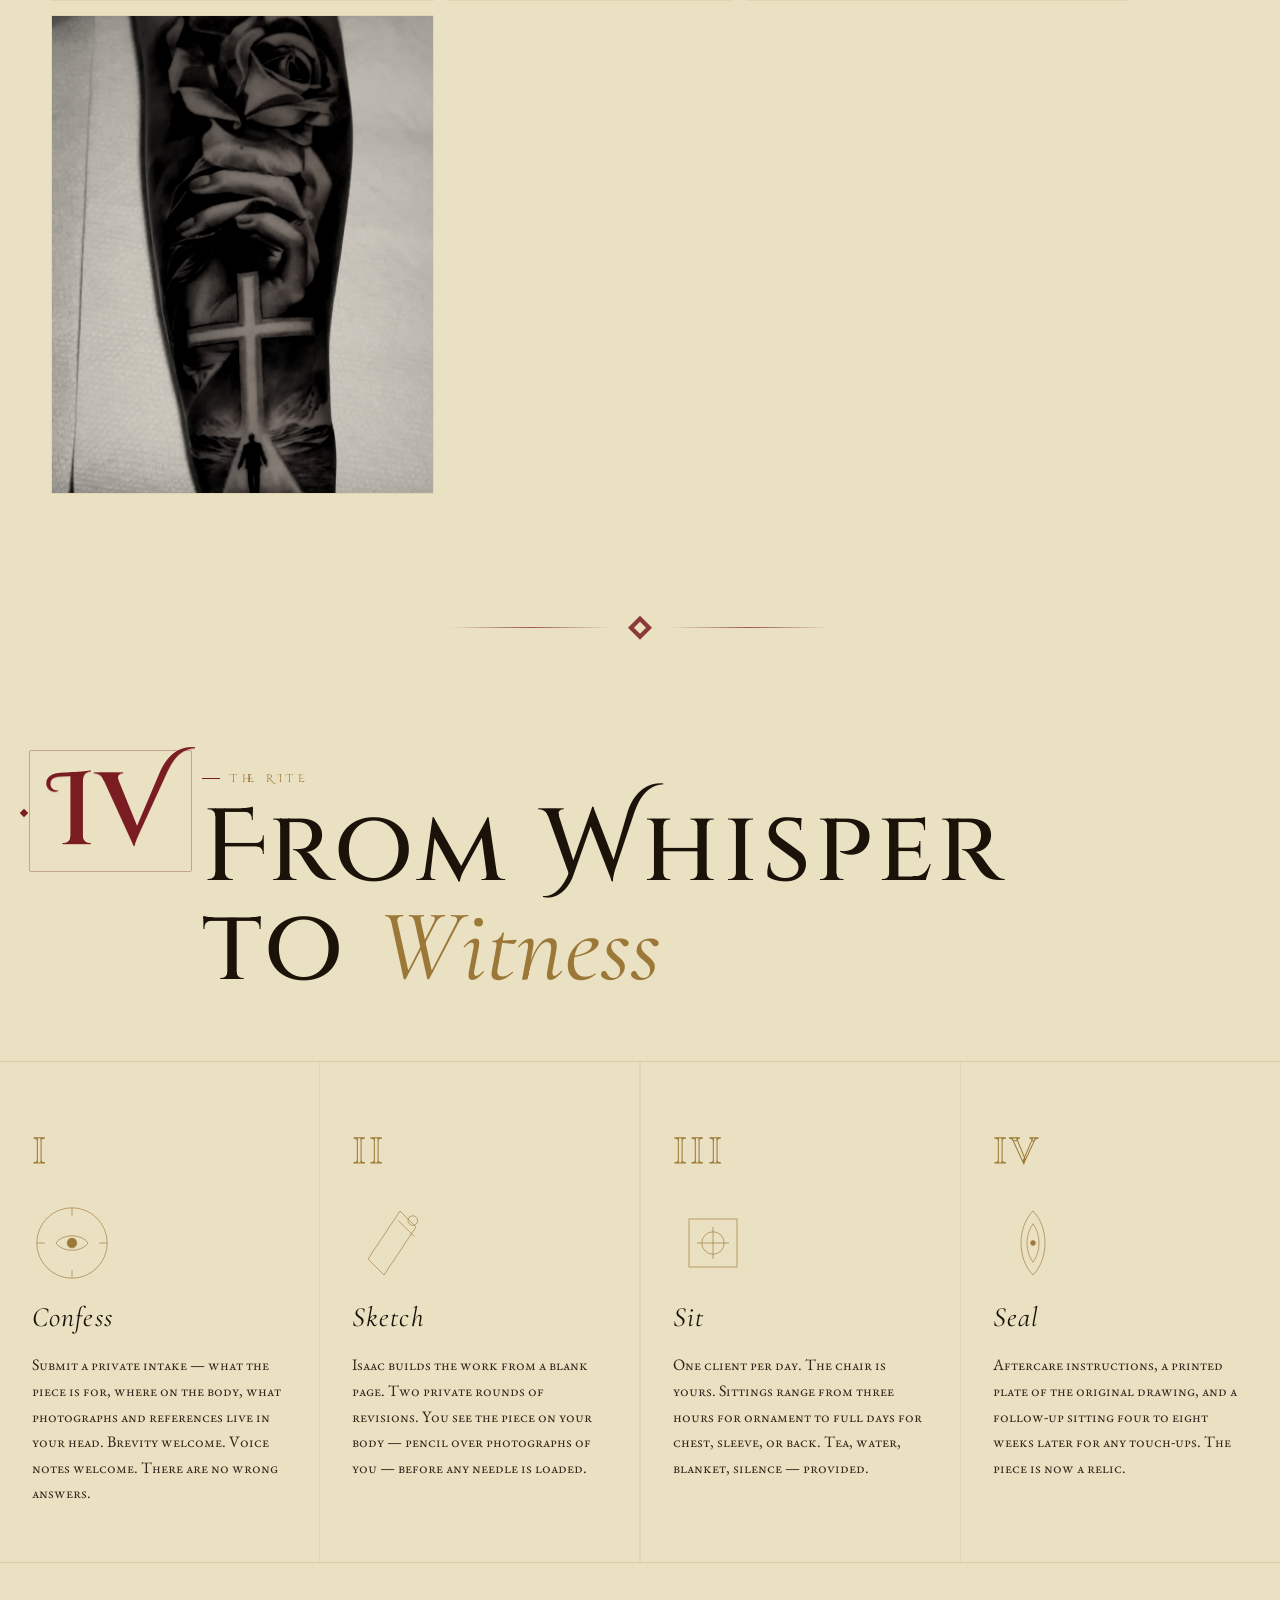
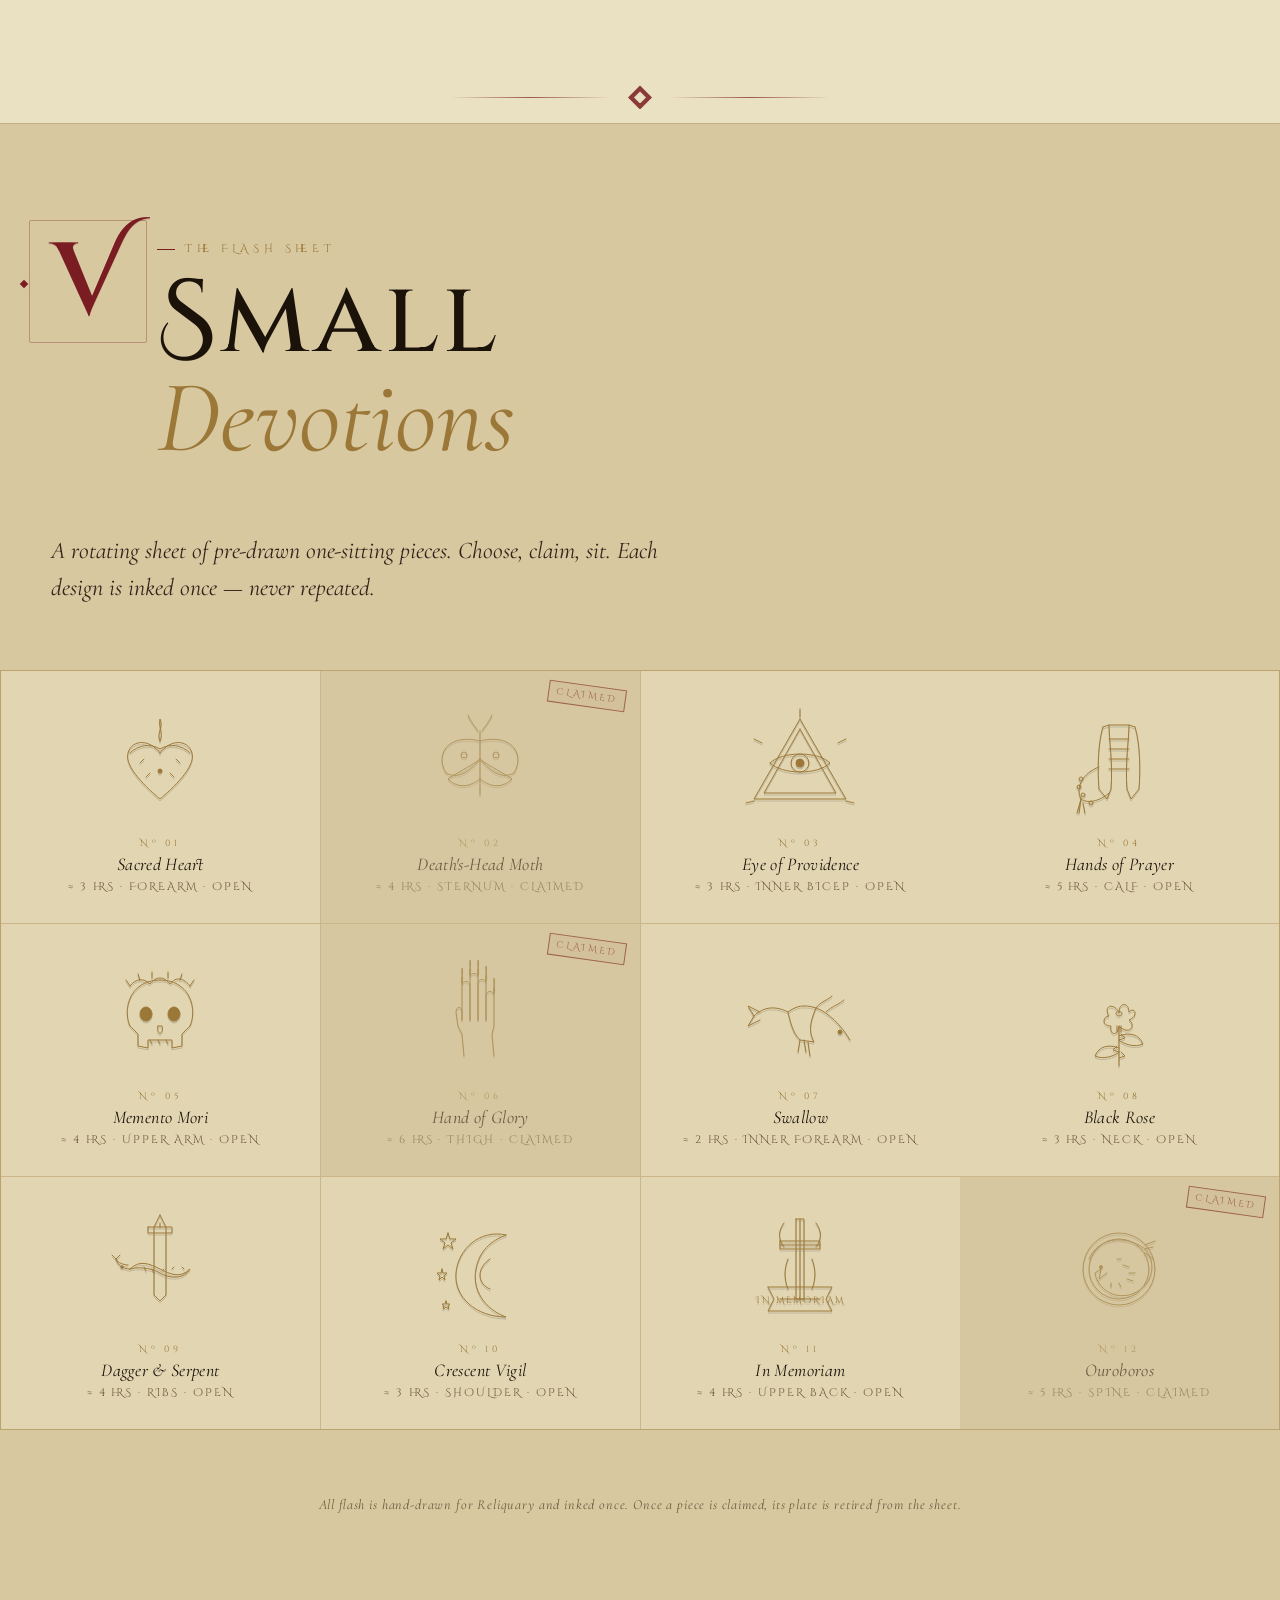
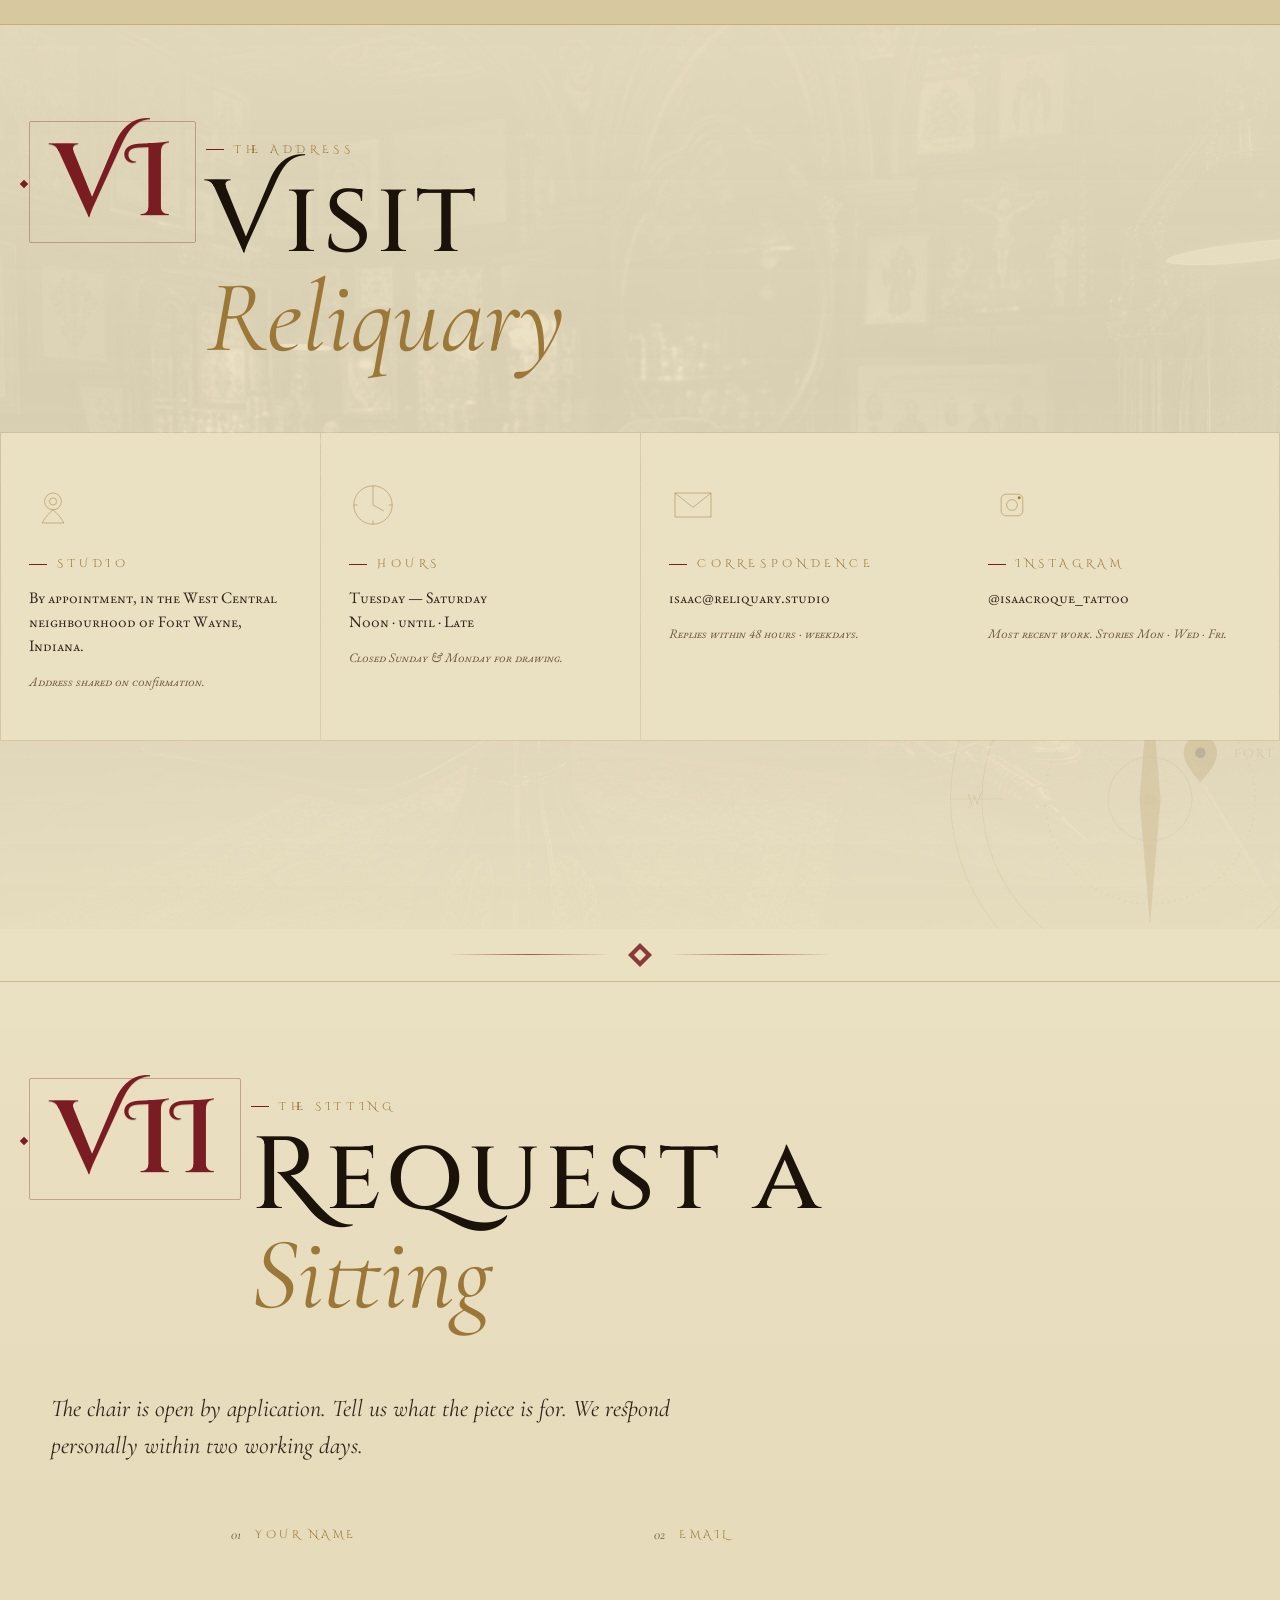
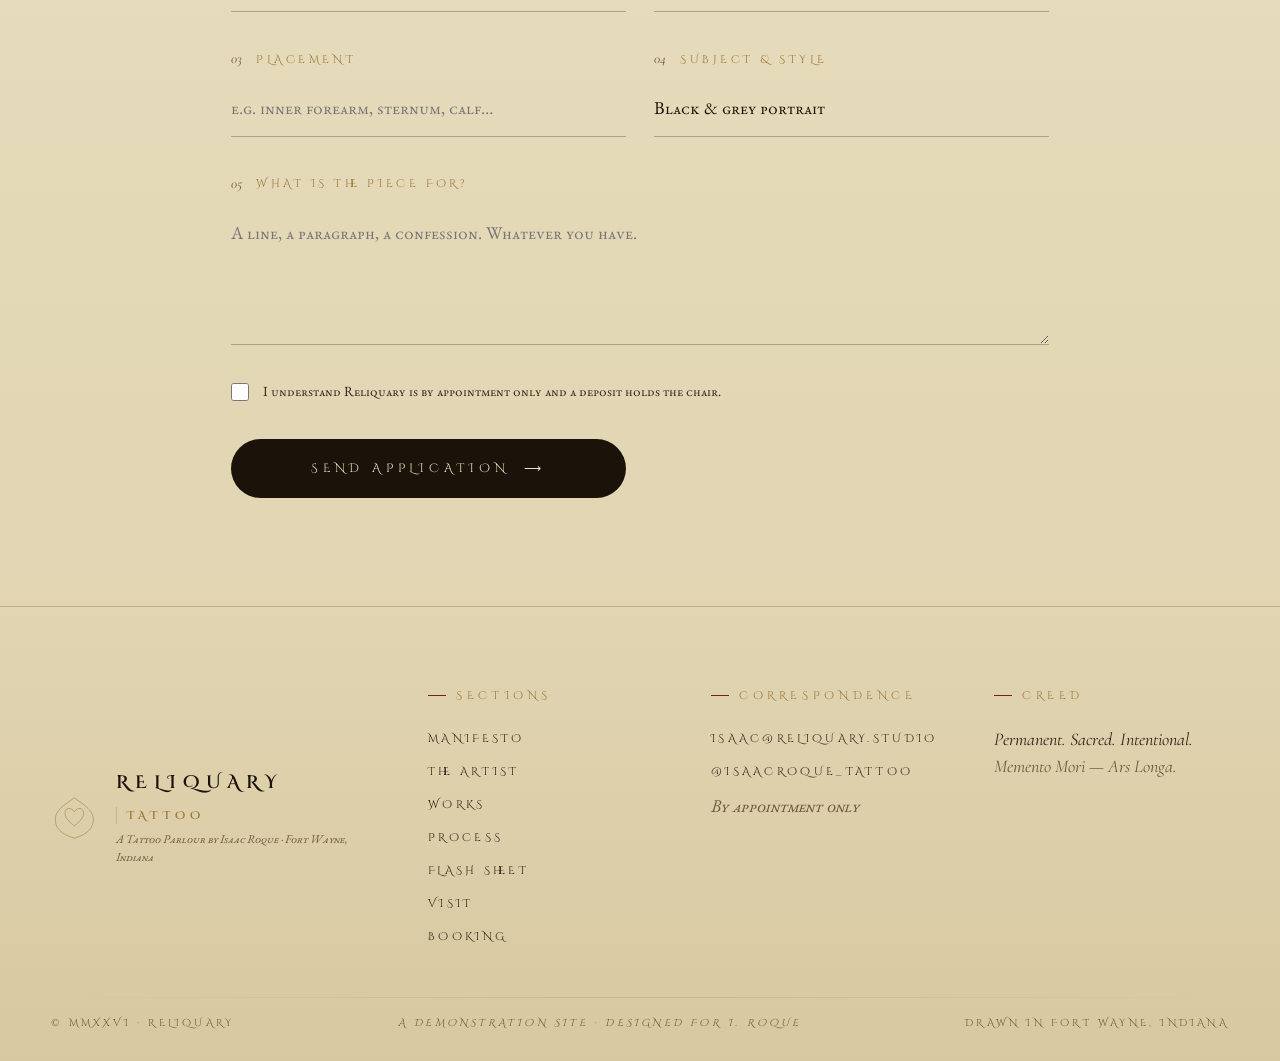
==== commit c821ea30: "8 more stencils + bigger sizes + stripped 11 girly ornaments + capped image heights Stencil pass 2: " ====
--- a/index.html
+++ b/index.html
@@ -101,13 +101,7 @@
     <path d="M40 60 L36 50 M52 46 L52 36 M68 36 L66 26 M132 36 L134 26 M148 46 L148 36 M160 60 L164 50" />
   </svg>
 
-  <svg class="depth__art is-midfar" data-speed="0.14" data-tint="bronze" data-rot="-15" style="--x:6%;--y:78%;--w:300px" viewBox="0 0 220 200" fill="none" stroke="currentColor" stroke-width="0.6">
-    <!-- ornamental scrollwork banner -->
-    <path d="M20 100 C 40 70, 80 70, 100 100 C 120 130, 160 130, 180 100 C 200 70, 200 70, 200 100 C 200 130, 160 130, 140 100 C 120 70, 80 70, 60 100 C 40 130, 20 130, 20 100 Z" />
-    <path d="M40 100 C 50 90, 70 90, 80 100 C 90 110, 110 110, 120 100 C 130 90, 150 90, 160 100" />
-    <circle cx="60" cy="100" r="4" /><circle cx="110" cy="100" r="4" /><circle cx="160" cy="100" r="4" />
-    <path d="M14 100 L4 92 L14 84 M206 100 L216 92 L206 84 M14 100 L4 108 L14 116 M206 100 L216 108 L206 116" />
-  </svg>
+  <!-- (ornamental scrollwork banner removed) -->
 
   <svg class="depth__art is-midfar" data-speed="0.16" data-tint="charcoal" data-rot="6" style="--x:48%;--y:88%;--w:260px" viewBox="0 0 200 240" fill="none" stroke="currentColor" stroke-width="0.7">
     <!-- praying hands with rosary -->
@@ -175,14 +169,7 @@
     <path d="M114 148 L110 168 M124 148 L126 170 M134 152 L138 174" />
   </svg>
 
-  <!-- ◆ MID-NEAR LAYER (0.50x) ◆ -->
-  <svg class="depth__art is-midnear" data-speed="0.50" data-tint="gold" data-rot="0" style="--x:88%;--y:248%;--w:160px" viewBox="0 0 200 200" fill="none" stroke="currentColor" stroke-width="0.9">
-    <!-- crescent moon and stars -->
-    <path d="M150 24 C 100 16, 60 50, 56 100 C 52 150, 100 184, 158 184 C 110 168, 86 134, 92 96 C 98 60, 124 36, 150 24 Z" />
-    <path d="M30 32 L34 44 L46 44 L36 52 L40 64 L30 56 L20 64 L24 52 L14 44 L26 44 Z" />
-    <path d="M22 100 L24 108 L32 108 L26 114 L28 122 L22 116 L16 122 L18 114 L12 108 L20 108 Z" />
-    <path d="M40 162 L42 168 L48 168 L44 172 L46 178 L40 174 L34 178 L36 172 L32 168 L38 168 Z" />
-  </svg>
+  <!-- (crescent moon + stars removed — too delicate) -->
 
   <svg class="depth__art is-midnear" data-speed="0.45" data-tint="charcoal" data-rot="-12" style="--x:14%;--y:280%;--w:180px" viewBox="0 0 200 200" fill="none" stroke="currentColor" stroke-width="0.8">
     <!-- ouroboros -->
@@ -202,21 +189,7 @@
     <path d="M70 130 L72 138 M82 132 L82 140 M94 132 L94 140 M106 132 L108 138" />
   </svg>
 
-  <!-- ◆ NEAR LAYER (0.85x — almost natural) ◆ -->
-  <svg class="depth__art is-near" data-speed="0.85" data-tint="sepia" data-rot="-22" style="--x:84%;--y:340%;--w:120px" viewBox="0 0 120 120" fill="none" stroke="currentColor" stroke-width="1.1">
-    <!-- single rose -->
-    <path d="M60 56 C 54 46, 44 50, 50 60 C 44 60, 42 70, 52 70 C 50 80, 60 80, 60 70 C 70 80, 78 70, 70 64 C 80 60, 76 50, 70 56 C 70 46, 60 46, 60 56 Z" />
-    <path d="M60 70 L60 110" />
-    <path d="M60 80 C 70 76, 80 78, 84 88 C 76 92, 64 88, 60 84" />
-    <path d="M60 92 C 50 88, 40 90, 36 100 C 44 104, 56 100, 60 96" />
-  </svg>
-
-  <svg class="depth__art is-near" data-speed="0.95" data-tint="bronze" data-rot="14" style="--x:6%;--y:362%;--w:110px" viewBox="0 0 100 100" fill="none" stroke="currentColor" stroke-width="1">
-    <!-- small star burst -->
-    <path d="M50 6 L54 40 L88 44 L60 60 L70 92 L50 72 L30 92 L40 60 L12 44 L46 40 Z" />
-    <circle cx="50" cy="50" r="22" />
-    <circle cx="50" cy="50" r="6" fill="currentColor" />
-  </svg>
+  <!-- (single rose + starburst removed — too delicate) -->
 
   <!-- a final far-back giant arch behind footer -->
   <svg class="depth__art is-far" data-speed="0.08" data-tint="charcoal" data-rot="0" style="--x:50%;--y:386%;--w:520px" viewBox="0 0 400 400" fill="none" stroke="currentColor" stroke-width="0.4">
@@ -235,39 +208,73 @@
   <!-- Pulled from his portfolio, traced via Higgsfield     -->
   <!-- ━━━━━━━━━━━━━━━━━━━━━━━━━━━━━━━━━━━━━━━━━━━━━━━━━━━ -->
 
-  <!-- Cosmic sleeve — alien, atomic, woman portrait. Largest piece. -->
-  <img class="depth__art is-stencil is-mid" data-speed="0.20" data-rot="-2"
-       style="--x:88%;--y:24%;--w:240px"
+  <!-- 15 stencils traced from Isaac's actual portfolio, distributed densely -->
+
+  <!-- TOP — hero / eyebrow / opening -->
+  <img class="depth__art is-stencil is-mid" data-speed="0.22" data-rot="-2"
+       style="--x:92%;--y:12%;--w:540px"
        src="assets/img/stencil-01.webp" alt="" loading="lazy" />
 
-  <!-- Female portrait, crowned -->
-  <img class="depth__art is-stencil is-midfar" data-speed="0.16" data-rot="6"
-       style="--x:14%;--y:62%;--w:280px"
+  <img class="depth__art is-stencil is-midfar" data-speed="0.14" data-rot="8"
+       style="--x:6%;--y:32%;--w:420px"
+       src="assets/img/stencil-09.webp" alt="" loading="lazy" />
+
+  <!-- MANIFESTO + ARTIST -->
+  <img class="depth__art is-stencil is-near" data-speed="0.85" data-rot="-3"
+       style="--x:8%;--y:62%;--w:500px"
        src="assets/img/stencil-02.webp" alt="" loading="lazy" />
 
-  <!-- Christ + three crosses + faith banner -->
+  <img class="depth__art is-stencil is-mid" data-speed="0.26" data-rot="6"
+       style="--x:84%;--y:80%;--w:340px"
+       src="assets/img/stencil-10.webp" alt="" loading="lazy" />
+
+  <img class="depth__art is-stencil is-far" data-speed="0.10" data-rot="-4"
+       style="--x:48%;--y:96%;--w:380px"
+       src="assets/img/stencil-16.webp" alt="" loading="lazy" />
+
+  <!-- WORKS / GALLERY -->
   <img class="depth__art is-stencil is-near" data-speed="0.85" data-rot="-4"
-       style="--x:50%;--y:108%;--w:280px"
+       style="--x:90%;--y:108%;--w:460px"
        src="assets/img/stencil-03.webp" alt="" loading="lazy" />
 
-  <!-- Roses + cross + pilgrim figure -->
-  <img class="depth__art is-stencil is-mid" data-speed="0.28" data-rot="8"
-       style="--x:84%;--y:154%;--w:240px"
+  <img class="depth__art is-stencil is-mid" data-speed="0.25" data-rot="10"
+       style="--x:14%;--y:128%;--w:380px"
+       src="assets/img/stencil-11.webp" alt="" loading="lazy" />
+
+  <img class="depth__art is-stencil is-midnear" data-speed="0.55" data-rot="-8"
+       style="--x:50%;--y:150%;--w:300px"
+       src="assets/img/stencil-12.webp" alt="" loading="lazy" />
+
+  <!-- PROCESS -->
+  <img class="depth__art is-stencil is-midfar" data-speed="0.16" data-rot="14"
+       style="--x:8%;--y:172%;--w:420px"
        src="assets/img/stencil-04.webp" alt="" loading="lazy" />
 
-  <!-- Wolf + forest -->
-  <img class="depth__art is-stencil is-midnear" data-speed="0.50" data-rot="-12"
-       style="--x:18%;--y:208%;--w:260px"
+  <img class="depth__art is-stencil is-mid" data-speed="0.28" data-rot="-6"
+       style="--x:84%;--y:188%;--w:400px"
+       src="assets/img/stencil-06.webp" alt="" loading="lazy" />
+
+  <!-- FLASH SHEET background -->
+  <img class="depth__art is-stencil is-near" data-speed="0.88" data-rot="-12"
+       style="--x:16%;--y:212%;--w:460px"
        src="assets/img/stencil-05.webp" alt="" loading="lazy" />
 
-  <!-- Virgin Mary praying -->
-  <img class="depth__art is-stencil is-midfar" data-speed="0.14" data-rot="2"
-       style="--x:78%;--y:266%;--w:240px"
+  <img class="depth__art is-stencil is-midfar" data-speed="0.18" data-rot="0"
+       style="--x:82%;--y:236%;--w:300px"
+       src="assets/img/stencil-13.webp" alt="" loading="lazy" />
+
+  <!-- VISIT -->
+  <img class="depth__art is-stencil is-mid" data-speed="0.22" data-rot="2"
+       style="--x:8%;--y:266%;--w:420px"
        src="assets/img/stencil-07.webp" alt="" loading="lazy" />
 
-  <!-- Christ profile bust — closest, most prominent -->
-  <img class="depth__art is-stencil is-near" data-speed="0.90" data-rot="-6"
-       style="--x:14%;--y:316%;--w:200px"
+  <img class="depth__art is-stencil is-near" data-speed="0.92" data-rot="-10"
+       style="--x:80%;--y:290%;--w:340px"
+       src="assets/img/stencil-15.webp" alt="" loading="lazy" />
+
+  <!-- BOOKING / FOOTER -->
+  <img class="depth__art is-stencil is-midnear" data-speed="0.50" data-rot="-6"
+       style="--x:14%;--y:316%;--w:400px"
        src="assets/img/stencil-08.webp" alt="" loading="lazy" />
 
   <!-- ━━━━━━━━━━━━━━━━━━━━━━━━━━━━━━━━━━━━━━━━━━━━━━━━━━━ -->
@@ -289,38 +296,11 @@
     <path d="M114 200 C 110 212, 112 222, 116 228 C 118 222, 118 212, 114 200 Z" fill="currentColor" />
   </svg>
 
-  <!-- Wax seal sigil with cross, crimson -->
-  <svg class="depth__art is-midnear is-red" data-speed="0.55" data-tint="crimson" data-rot="6" style="--x:6%;--y:36%;--w:140px" viewBox="0 0 140 140" fill="none" stroke="currentColor" stroke-width="1.2">
-    <circle cx="70" cy="70" r="62" fill="currentColor" opacity=".45" stroke="none" />
-    <circle cx="70" cy="70" r="56" />
-    <circle cx="70" cy="70" r="44" />
-    <path d="M70 36 L70 104 M36 70 L104 70" stroke-width="2" />
-    <path d="M62 28 L70 36 L78 28 M62 112 L70 104 L78 112 M28 62 L36 70 L28 78 M112 62 L104 70 L112 78" />
-    <!-- drips on bottom -->
-    <path d="M52 132 C 48 140, 50 152, 56 158 C 60 152, 60 140, 52 132 Z" fill="currentColor" stroke="none" />
-    <path d="M88 134 C 84 142, 88 154, 92 160 C 96 154, 94 142, 88 134 Z" fill="currentColor" stroke="none" />
-  </svg>
-
-  <!-- Crimson rose bloom, large and tilted -->
-  <svg class="depth__art is-midfar is-red" data-speed="0.14" data-tint="crimson" data-rot="-18" style="--x:70%;--y:48%;--w:280px" viewBox="0 0 200 220" fill="none" stroke="currentColor" stroke-width="0.8">
-    <path d="M100 90 C 88 70, 60 78, 70 100 C 56 100, 50 122, 70 124 C 64 144, 92 148, 100 130 C 116 152, 144 144, 132 122 C 152 116, 146 90, 130 96 C 130 74, 108 72, 100 90 Z" />
-    <path d="M100 90 C 92 84, 86 96, 96 102 C 106 100, 108 88, 100 90 Z" />
-    <path d="M100 130 L100 200" />
-    <path d="M100 144 C 116 138, 134 140, 144 156 C 134 164, 112 158, 102 152" />
-    <path d="M100 168 C 80 162, 60 164, 50 180 C 64 188, 90 184, 100 174" />
-    <path d="M100 188 C 116 182, 130 188, 138 200 M100 192 C 84 186, 70 192, 62 204" />
-    <!-- thorns -->
-    <path d="M100 152 L106 148 L102 144 M100 174 L94 170 L98 168 M100 188 L106 184 L102 180" />
-  </svg>
-
-  <!-- Blood drips column, going down (decorative ink) -->
-  <svg class="depth__art is-near is-red" data-speed="0.92" data-tint="blood" data-rot="0" style="--x:48%;--y:60%;--w:60px" viewBox="0 0 60 240" fill="none" stroke="currentColor" stroke-width="1">
-    <path d="M30 8 C 24 28, 22 50, 30 70 C 38 50, 36 28, 30 8 Z" fill="currentColor" stroke="none" />
-    <path d="M30 84 C 26 96, 26 108, 30 116 C 34 108, 34 96, 30 84 Z" fill="currentColor" stroke="none" />
-    <path d="M22 132 C 18 144, 18 158, 22 164 C 26 158, 26 144, 22 132 Z" fill="currentColor" stroke="none" />
-    <path d="M40 152 C 36 162, 36 174, 40 180 C 44 174, 44 162, 40 152 Z" fill="currentColor" stroke="none" />
-    <path d="M28 196 C 24 208, 24 224, 28 232 C 32 224, 32 208, 28 196 Z" fill="currentColor" stroke="none" />
-  </svg>
+  <!-- (wax seal removed) -->
+
+  <!-- (crimson rose bloom removed) -->
+
+  <!-- (blood drip column removed — too small) -->
 
   <!-- Chi-Rho Christogram -->
   <svg class="depth__art is-mid is-red" data-speed="0.26" data-tint="crimson" data-rot="0" style="--x:18%;--y:74%;--w:170px" viewBox="0 0 200 240" fill="none" stroke="currentColor" stroke-width="1">
@@ -352,32 +332,11 @@
 
   <!-- (cardinal galero removed) -->
 
-  <!-- Pomegranate split, seeds visible -->
-  <svg class="depth__art is-midnear is-red" data-speed="0.50" data-tint="blood" data-rot="-8" style="--x:14%;--y:138%;--w:160px" viewBox="0 0 160 180" fill="none" stroke="currentColor" stroke-width="0.9">
-    <path d="M80 30 C 50 30, 30 60, 30 100 C 30 140, 50 168, 80 168 C 110 168, 130 140, 130 100 C 130 60, 110 30, 80 30 Z" />
-    <path d="M70 18 C 76 8, 84 8, 90 18 L90 32 L70 32 Z" />
-    <path d="M40 80 C 60 60, 100 60, 120 80 C 100 96, 60 96, 40 80 Z" />
-    <!-- seeds -->
-    <circle cx="56" cy="106" r="4" fill="currentColor" stroke="none" /><circle cx="68" cy="100" r="4" fill="currentColor" stroke="none" /><circle cx="80" cy="106" r="4" fill="currentColor" stroke="none" /><circle cx="92" cy="100" r="4" fill="currentColor" stroke="none" /><circle cx="104" cy="106" r="4" fill="currentColor" stroke="none" />
-    <circle cx="62" cy="118" r="4" fill="currentColor" stroke="none" /><circle cx="74" cy="124" r="4" fill="currentColor" stroke="none" /><circle cx="86" cy="118" r="4" fill="currentColor" stroke="none" /><circle cx="98" cy="124" r="4" fill="currentColor" stroke="none" />
-    <circle cx="68" cy="138" r="4" fill="currentColor" stroke="none" /><circle cx="80" cy="142" r="4" fill="currentColor" stroke="none" /><circle cx="92" cy="138" r="4" fill="currentColor" stroke="none" />
-  </svg>
+  <!-- (pomegranate removed) -->
 
   <!-- (sun face removed) -->
 
-  <!-- Red letter R drop cap -->
-  <svg class="depth__art is-midfar is-red" data-speed="0.13" data-tint="crimson" data-rot="-2" style="--x:8%;--y:170%;--w:200px" viewBox="0 0 200 240" fill="none" stroke="currentColor" stroke-width="0.7">
-    <rect x="14" y="14" width="172" height="212" />
-    <rect x="26" y="26" width="148" height="188" />
-    <!-- ornamental flourishes -->
-    <path d="M14 14 L40 40 M186 14 L160 40 M14 226 L40 200 M186 226 L160 200" />
-    <!-- the R itself -->
-    <path d="M64 70 L64 178 L84 178 L84 134 L102 134 L130 178 L150 178 L122 130 C 138 124, 142 110, 142 100 C 142 84, 130 70, 110 70 Z" stroke-width="1" />
-    <path d="M84 88 L110 88 C 118 88, 122 94, 122 102 C 122 110, 118 116, 110 116 L84 116 Z" />
-    <!-- vine -->
-    <path d="M150 76 C 158 70, 168 80, 162 90 M156 84 C 162 86, 166 78, 162 76" stroke-width="0.6" />
-    <path d="M50 188 C 42 182, 42 174, 50 168 M44 178 C 40 174, 44 168, 48 170" stroke-width="0.6" />
-  </svg>
+  <!-- (illuminated R drop cap removed) -->
 
   <!-- Bleeding crown of thorns ring -->
   <svg class="depth__art is-mid is-red" data-speed="0.30" data-tint="blood" data-rot="6" style="--x:46%;--y:194%;--w:240px" viewBox="0 0 240 240" fill="none" stroke="currentColor" stroke-width="1">
@@ -402,31 +361,9 @@
     <path d="M62 130 C 60 144, 60 160, 64 170 C 68 160, 68 144, 62 130 Z" fill="currentColor" stroke="none" />
   </svg>
 
-  <!-- Red ornate diamond / lozenge -->
-  <svg class="depth__art is-midfar is-red" data-speed="0.18" data-tint="crimson" data-rot="0" style="--x:36%;--y:240%;--w:200px" viewBox="0 0 200 240" fill="none" stroke="currentColor" stroke-width="0.6">
-    <path d="M100 8 L188 120 L100 232 L12 120 Z" />
-    <path d="M100 24 L172 120 L100 216 L28 120 Z" stroke-dasharray="3 4" />
-    <path d="M100 40 L156 120 L100 200 L44 120 Z" />
-    <circle cx="100" cy="120" r="14" />
-    <path d="M100 106 L100 134 M86 120 L114 120" />
-    <!-- corners -->
-    <path d="M100 8 L96 0 L104 0 Z M100 232 L96 240 L104 240 Z M188 120 L196 116 L196 124 Z M12 120 L4 116 L4 124 Z" />
-  </svg>
-
-  <!-- Red anatomical heart with banner -->
-  <svg class="depth__art is-near is-red" data-speed="0.88" data-tint="blood" data-rot="-4" style="--x:18%;--y:264%;--w:140px" viewBox="0 0 160 200" fill="none" stroke="currentColor" stroke-width="0.9">
-    <path d="M80 50 C 64 40, 40 50, 38 80 C 36 110, 60 140, 80 152 C 100 140, 124 110, 122 80 C 120 50, 96 40, 80 50 Z" />
-    <!-- arteries -->
-    <path d="M80 50 L80 30 C 78 22, 72 18, 64 14 M80 50 L90 32 M70 56 L62 40 M90 56 L98 36" />
-    <!-- aorta -->
-    <path d="M80 50 C 86 40, 96 36, 100 28 L100 18" stroke-width="1.2" />
-    <!-- shadow detail -->
-    <path d="M58 78 C 64 86, 76 86, 80 78 M82 90 C 90 96, 98 96, 102 88" />
-    <!-- ribbon banner -->
-    <path d="M30 168 L130 168 L124 184 L130 200 L30 200 L36 184 Z" fill="currentColor" opacity=".3" stroke="none" />
-    <path d="M30 168 L130 168 L124 184 L130 200 L30 200 L36 184 Z" />
-    <text x="80" y="190" text-anchor="middle" font-family="Cinzel" font-size="10" fill="currentColor" stroke="none" letter-spacing="3">VITA</text>
-  </svg>
+  <!-- (ornate diamond removed) -->
+
+  <!-- (anatomical heart with VITA removed — too small/precious) -->
 
   <!-- Spilled wine / chalice tipped -->
   <svg class="depth__art is-mid is-red" data-speed="0.22" data-tint="blood" data-rot="22" style="--x:84%;--y:286%;--w:200px" viewBox="0 0 200 200" fill="none" stroke="currentColor" stroke-width="0.9">
@@ -459,13 +396,7 @@
 
   <!-- (rose vine arch removed) -->
 
-  <!-- A small crimson sigil near footer -->
-  <svg class="depth__art is-near is-red" data-speed="0.95" data-tint="crimson" data-rot="0" style="--x:78%;--y:380%;--w:120px" viewBox="0 0 100 100" fill="none" stroke="currentColor" stroke-width="1">
-    <circle cx="50" cy="50" r="44" />
-    <circle cx="50" cy="50" r="36" />
-    <path d="M50 14 L54 50 L86 50 L50 86 L14 50 L46 50 Z" fill="currentColor" opacity=".22" stroke="none" />
-    <path d="M50 14 L54 50 L86 50 L50 86 L14 50 L46 50 Z" />
-  </svg>
+  <!-- (small crimson sigil removed) -->
 
 </div>
 
--- a/css/style.css
+++ b/css/style.css
@@ -155,22 +155,32 @@
 /* Isaac's actual stencils — black PNGs on transparent bg, mix into the parchment */
 .depth__art.is-stencil{
   mix-blend-mode:multiply;
-  filter:contrast(1.1);
-}
-body.is-ready .depth__art.is-stencil{opacity:.20}
-body.is-ready .depth__art.is-stencil.is-far{opacity:.14}
-body.is-ready .depth__art.is-stencil.is-midfar{opacity:.18}
-body.is-ready .depth__art.is-stencil.is-mid{opacity:.22}
-body.is-ready .depth__art.is-stencil.is-midnear{opacity:.26}
-body.is-ready .depth__art.is-stencil.is-near{opacity:.32}
+  filter:contrast(1.15);
+}
+body.is-ready .depth__art.is-stencil{opacity:.34}
+body.is-ready .depth__art.is-stencil.is-far{opacity:.22}
+body.is-ready .depth__art.is-stencil.is-midfar{opacity:.28}
+body.is-ready .depth__art.is-stencil.is-mid{opacity:.36}
+body.is-ready .depth__art.is-stencil.is-midnear{opacity:.40}
+body.is-ready .depth__art.is-stencil.is-near{opacity:.46}
 
 /* dark theme — invert stencils so the linework reads white on velvet */
 [data-theme="dark"] .depth__art.is-stencil{
   mix-blend-mode:screen;
-  filter:invert(1) contrast(1.1) brightness(.9);
-}
-[data-theme="dark"] body.is-ready .depth__art.is-stencil{opacity:.14}
-[data-theme="dark"] body.is-ready .depth__art.is-stencil.is-near{opacity:.22}
+  filter:invert(1) contrast(1.15) brightness(.9);
+}
+[data-theme="dark"] body.is-ready .depth__art.is-stencil{opacity:.22}
+[data-theme="dark"] body.is-ready .depth__art.is-stencil.is-mid{opacity:.26}
+[data-theme="dark"] body.is-ready .depth__art.is-stencil.is-near{opacity:.34}
+
+/* On smaller screens shrink stencils proportionally */
+@media (max-width:980px){
+  .depth__art.is-stencil{width:calc(var(--w) * 0.65) !important}
+}
+@media (max-width:600px){
+  .depth__art.is-stencil{width:calc(var(--w) * 0.5) !important}
+  body.is-ready .depth__art.is-stencil{opacity:.22}
+}
 
 /* dark theme — shift to glowing inks on velvet */
 [data-theme="dark"] .depth__art{mix-blend-mode:screen}
@@ -749,12 +759,14 @@
 .interlude{
   position:relative;
   display:grid;
-  grid-template-columns:1.4fr 1fr;
+  grid-template-columns:1fr 1fr;
   gap:0;
   background:var(--ink);
   border-bottom:1px solid rgba(184,153,104,.18);
-  min-height:80vh;
-}
+  min-height:60vh;
+  max-height:78vh;
+}
+.interlude__media{aspect-ratio:auto;height:100%;max-height:78vh}
 .interlude__media{
   position:relative;
   overflow:hidden;
@@ -968,6 +980,7 @@
   cursor:none;
   transition:transform .8s var(--ease);
   border:1px solid transparent;
+  max-height:78vh;
 }
 .relic:hover{transform:translateY(-4px);border-color:rgba(184,153,104,.35)}
 .relic__media{
@@ -1020,15 +1033,17 @@
 .relic__meta{font-size:12px;color:var(--ash);letter-spacing:.06em}
 
 /* big editorial layout */
-.relic--xl{grid-column:span 7}
-.relic--lg{grid-column:span 5}
+.relic--xl{grid-column:span 6}
+.relic--lg{grid-column:span 4}
 .relic--md{grid-column:span 4}
 .relic--sm{grid-column:span 3}
-.relic--portrait .relic__media{aspect-ratio:3/4}
+.relic--portrait .relic__media{aspect-ratio:4/5}     /* was 3/4 — flatter */
 .relic--landscape .relic__media{aspect-ratio:4/3}
 .relic--square .relic__media{aspect-ratio:1/1}
-.relic--tall .relic__media{aspect-ratio:9/16}
+.relic--tall .relic__media{aspect-ratio:3/4}         /* was 9/16 — was way too tall */
 .relic--wide .relic__media{aspect-ratio:16/10}
+.relic__media{max-height:70vh}
+.relic__media img{max-height:70vh}
 
 @media (max-width:1100px){
   .relic--xl{grid-column:span 12}
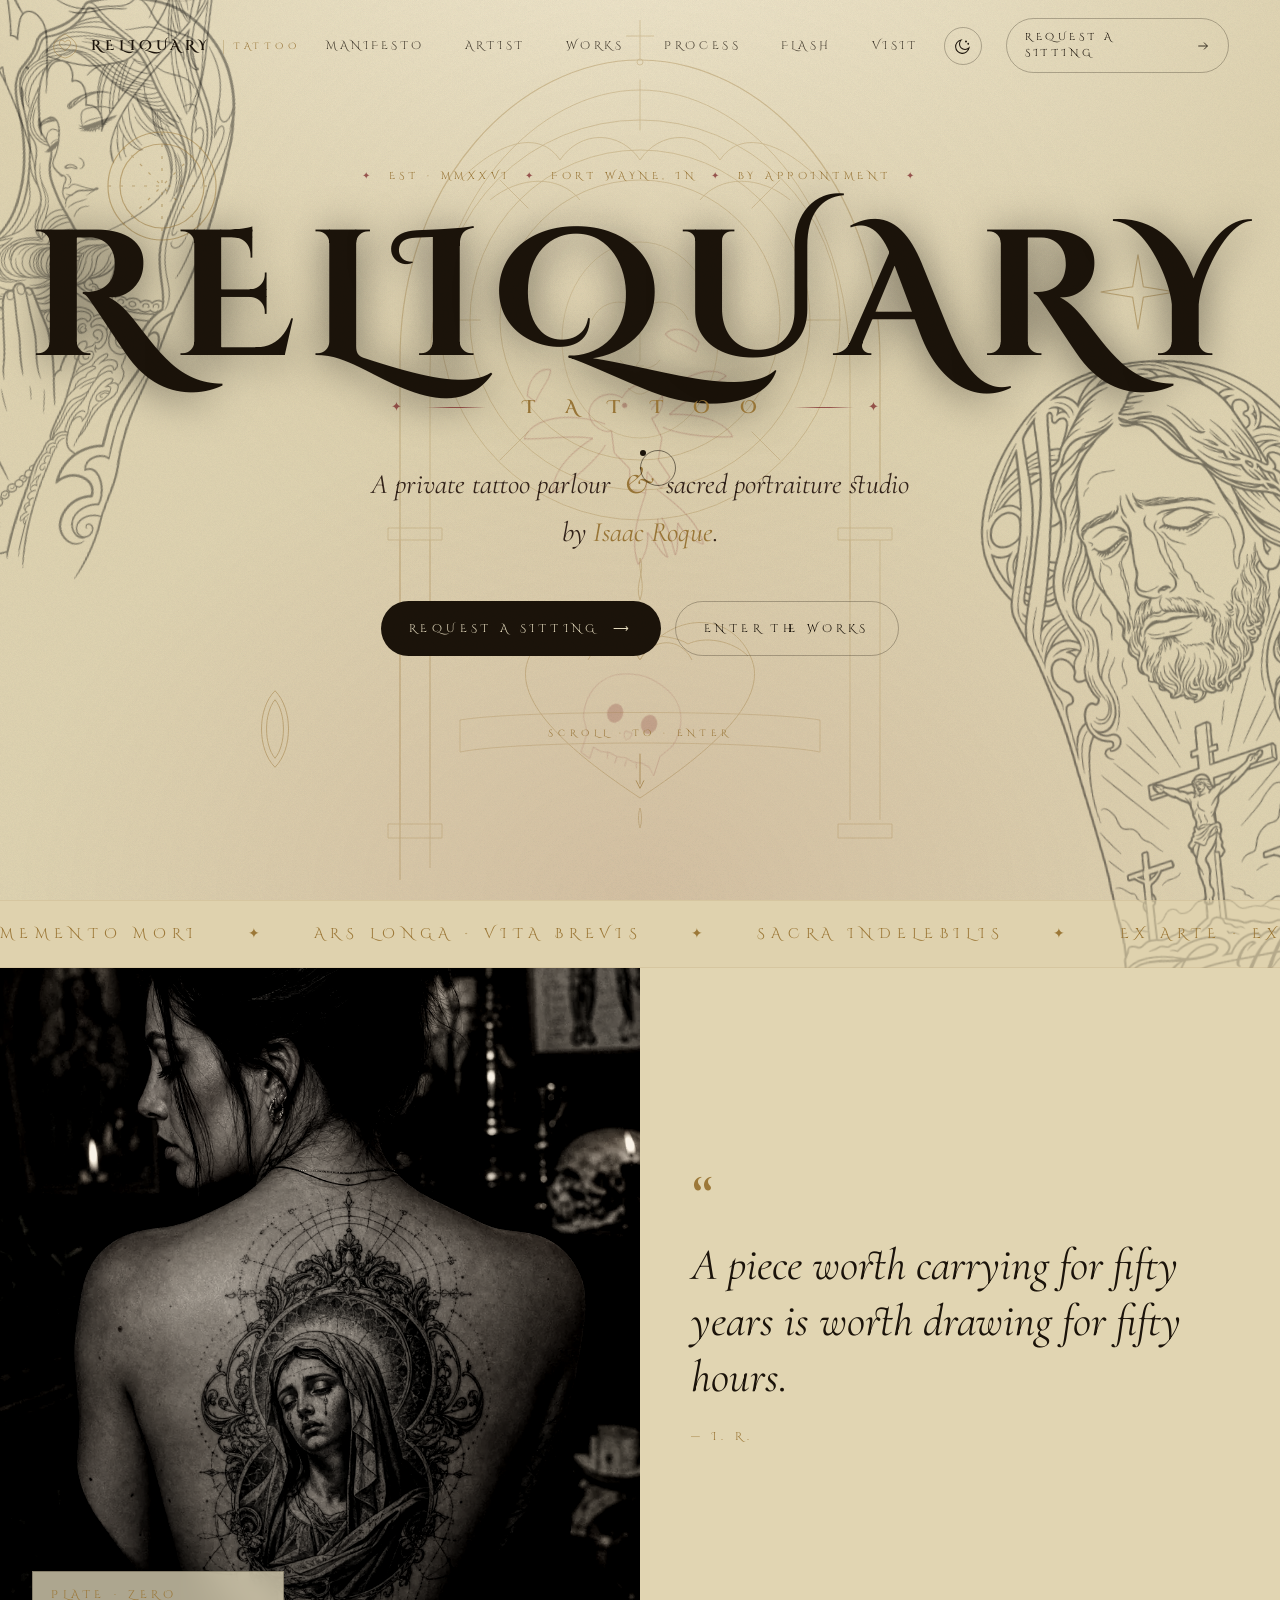
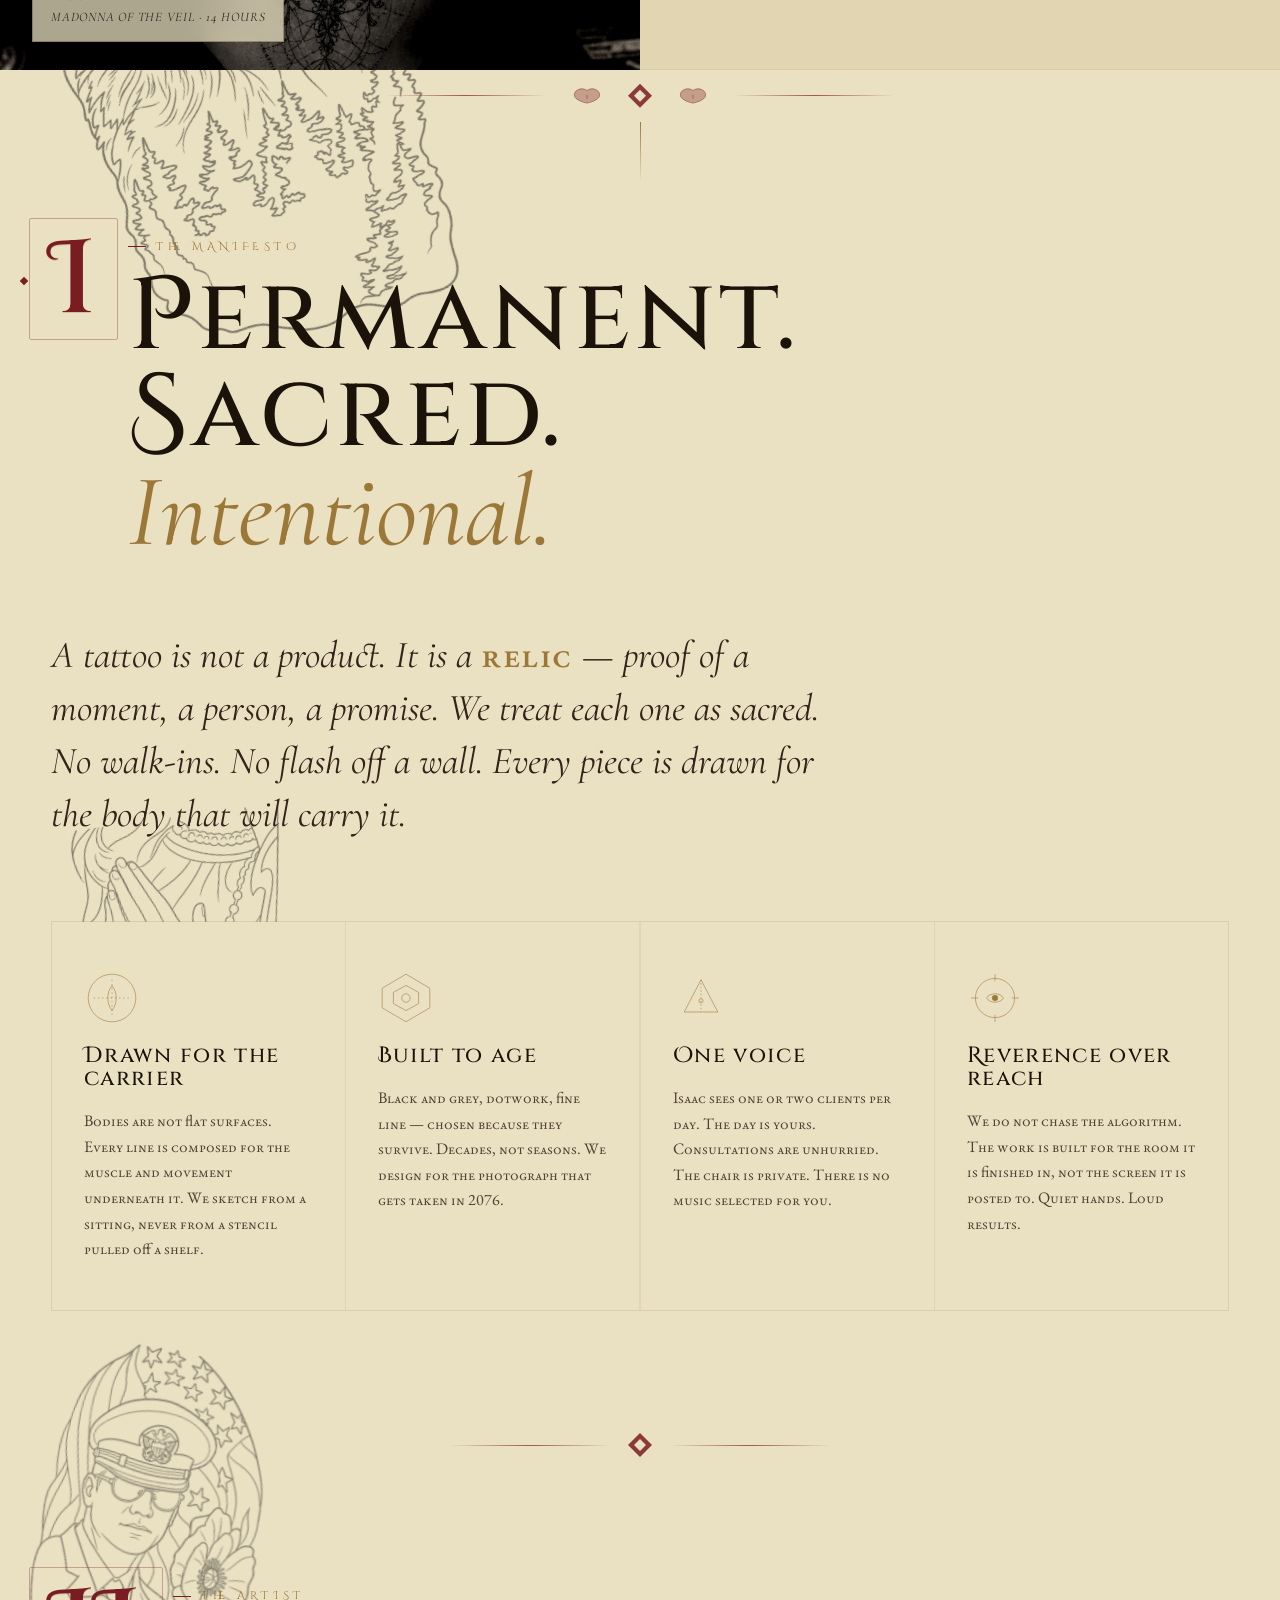
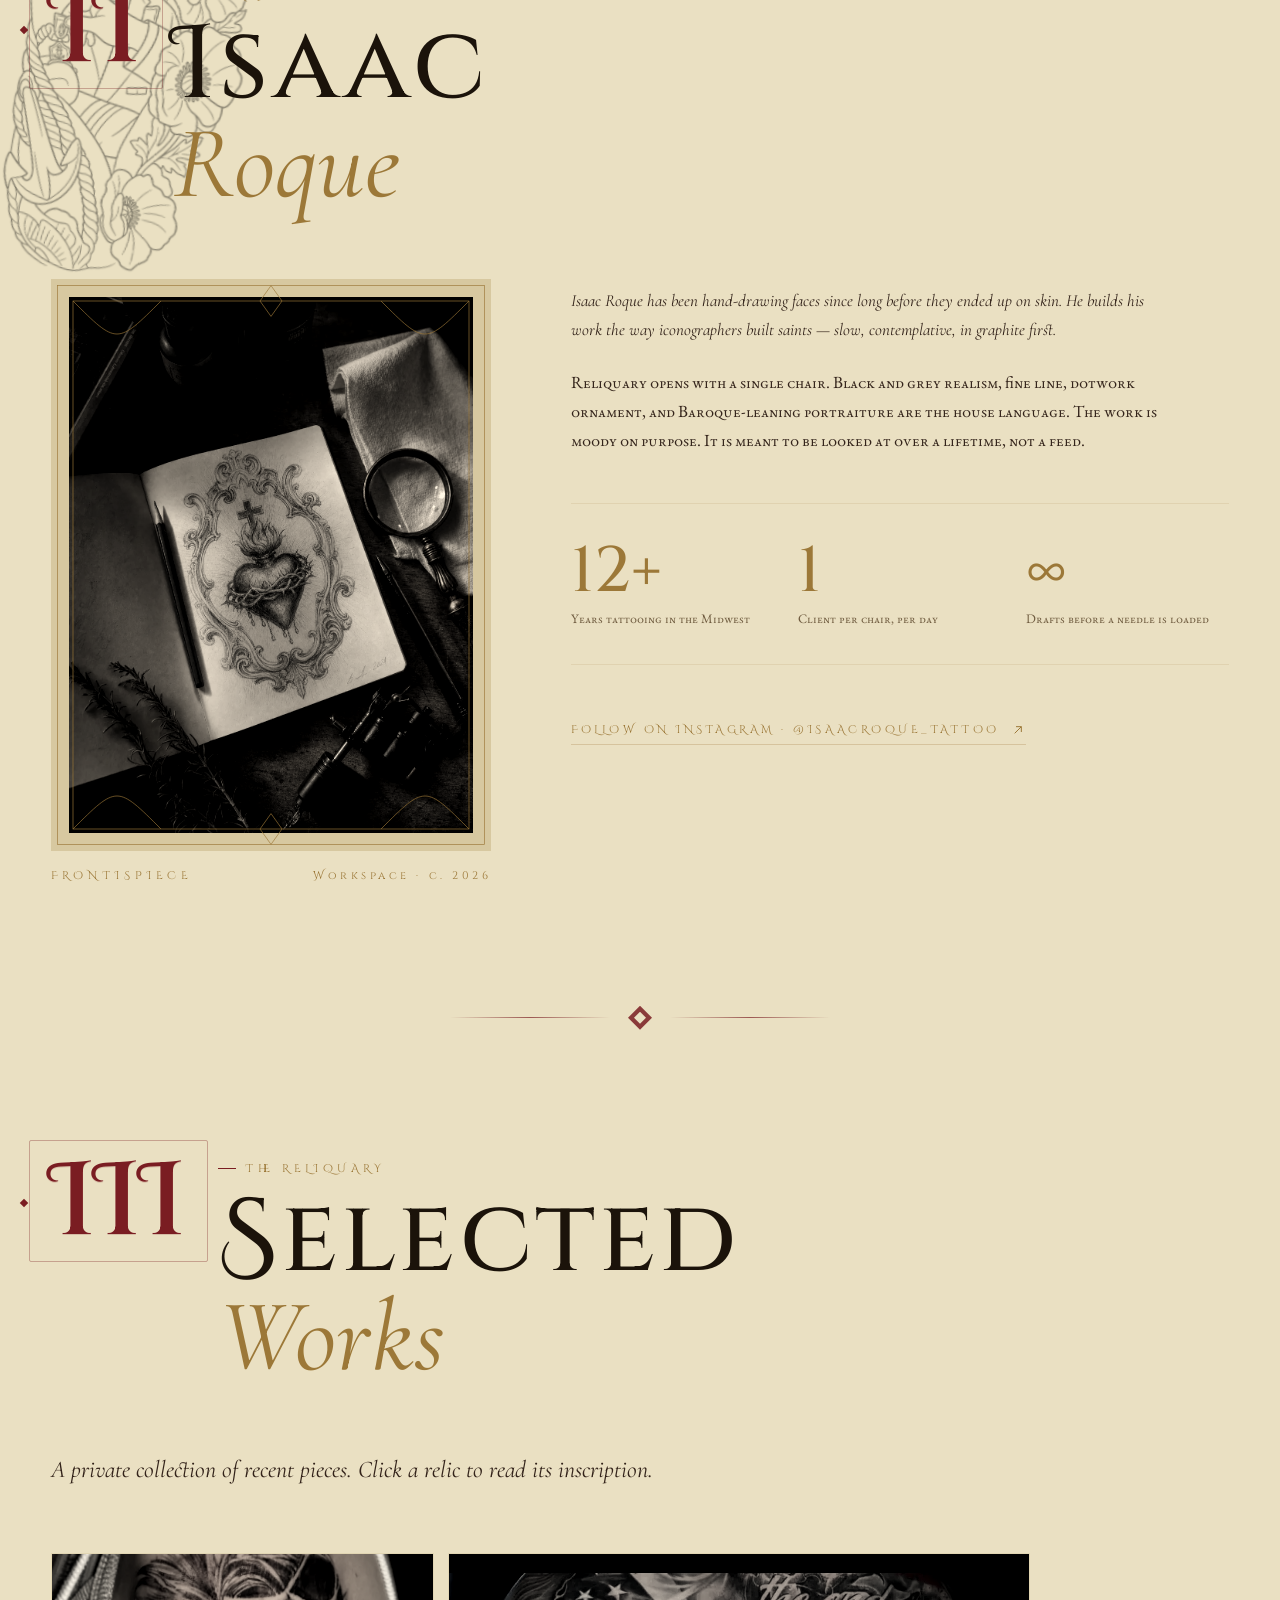
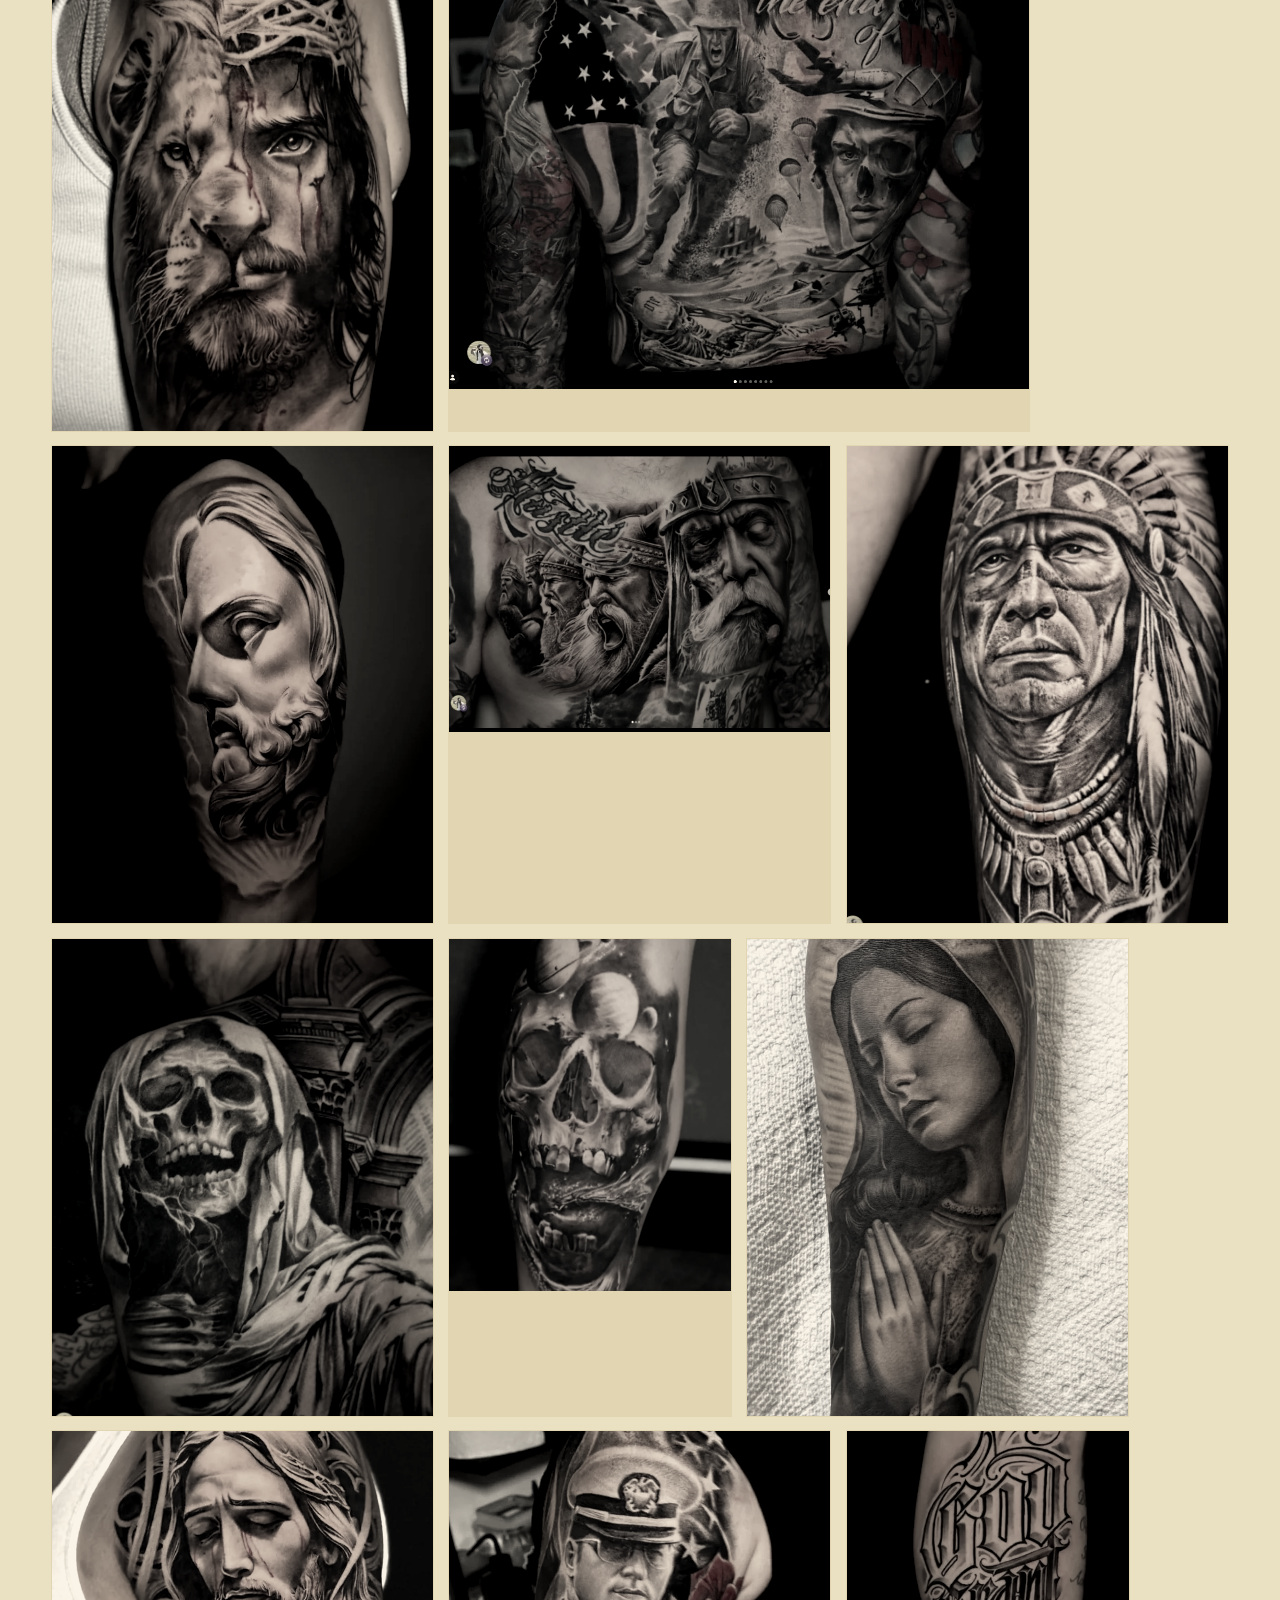
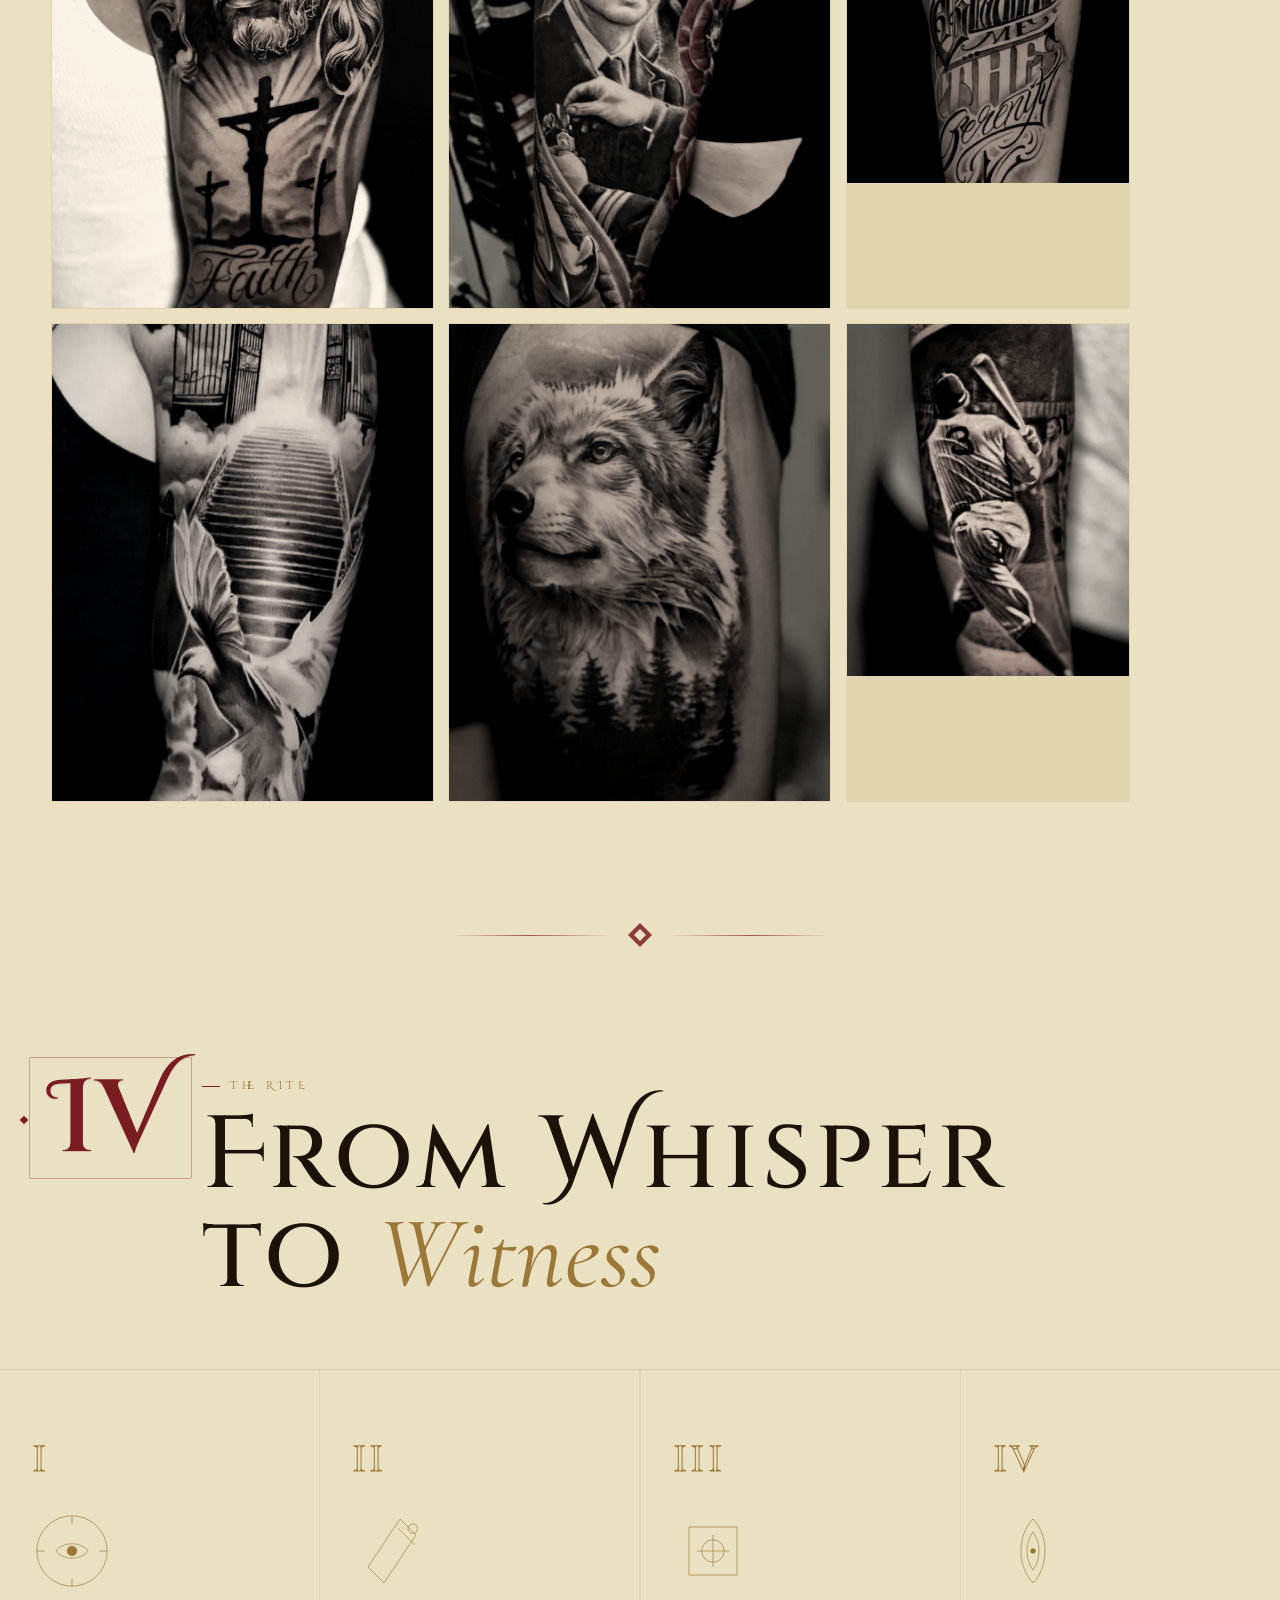
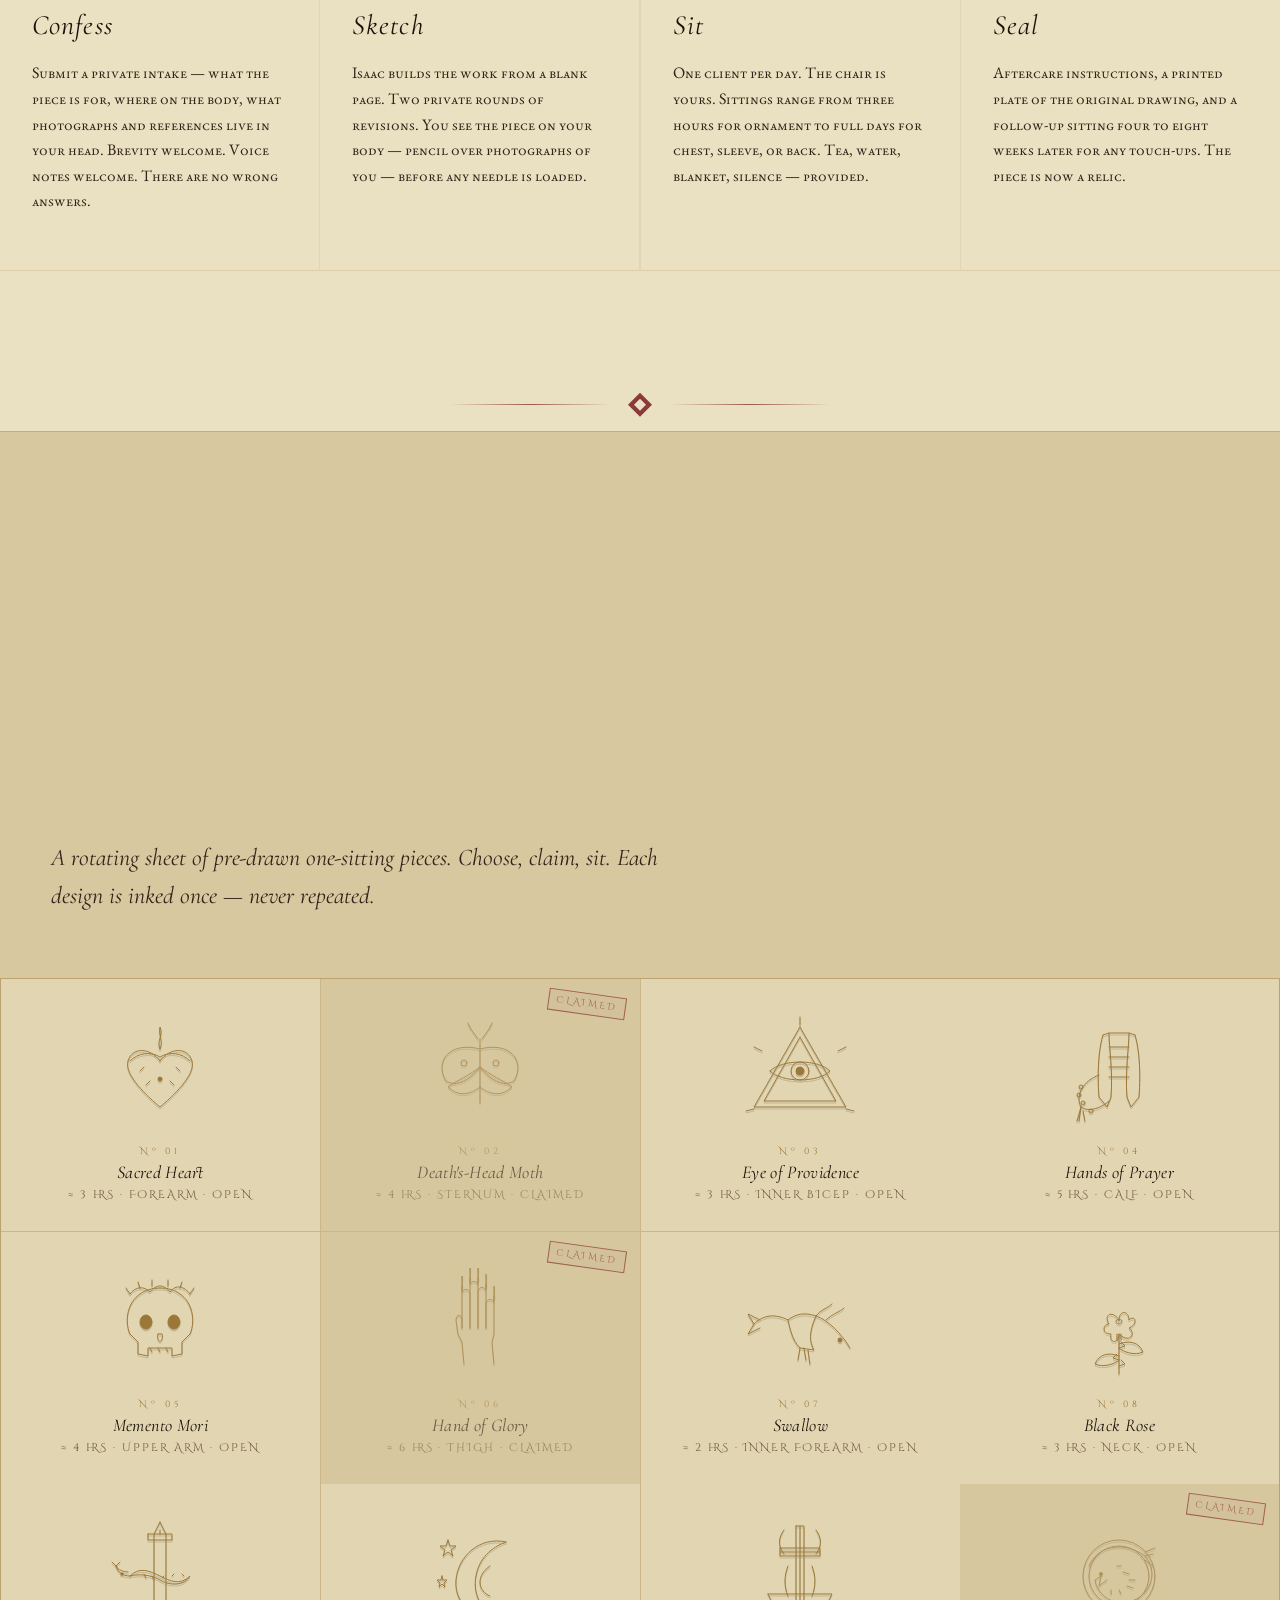
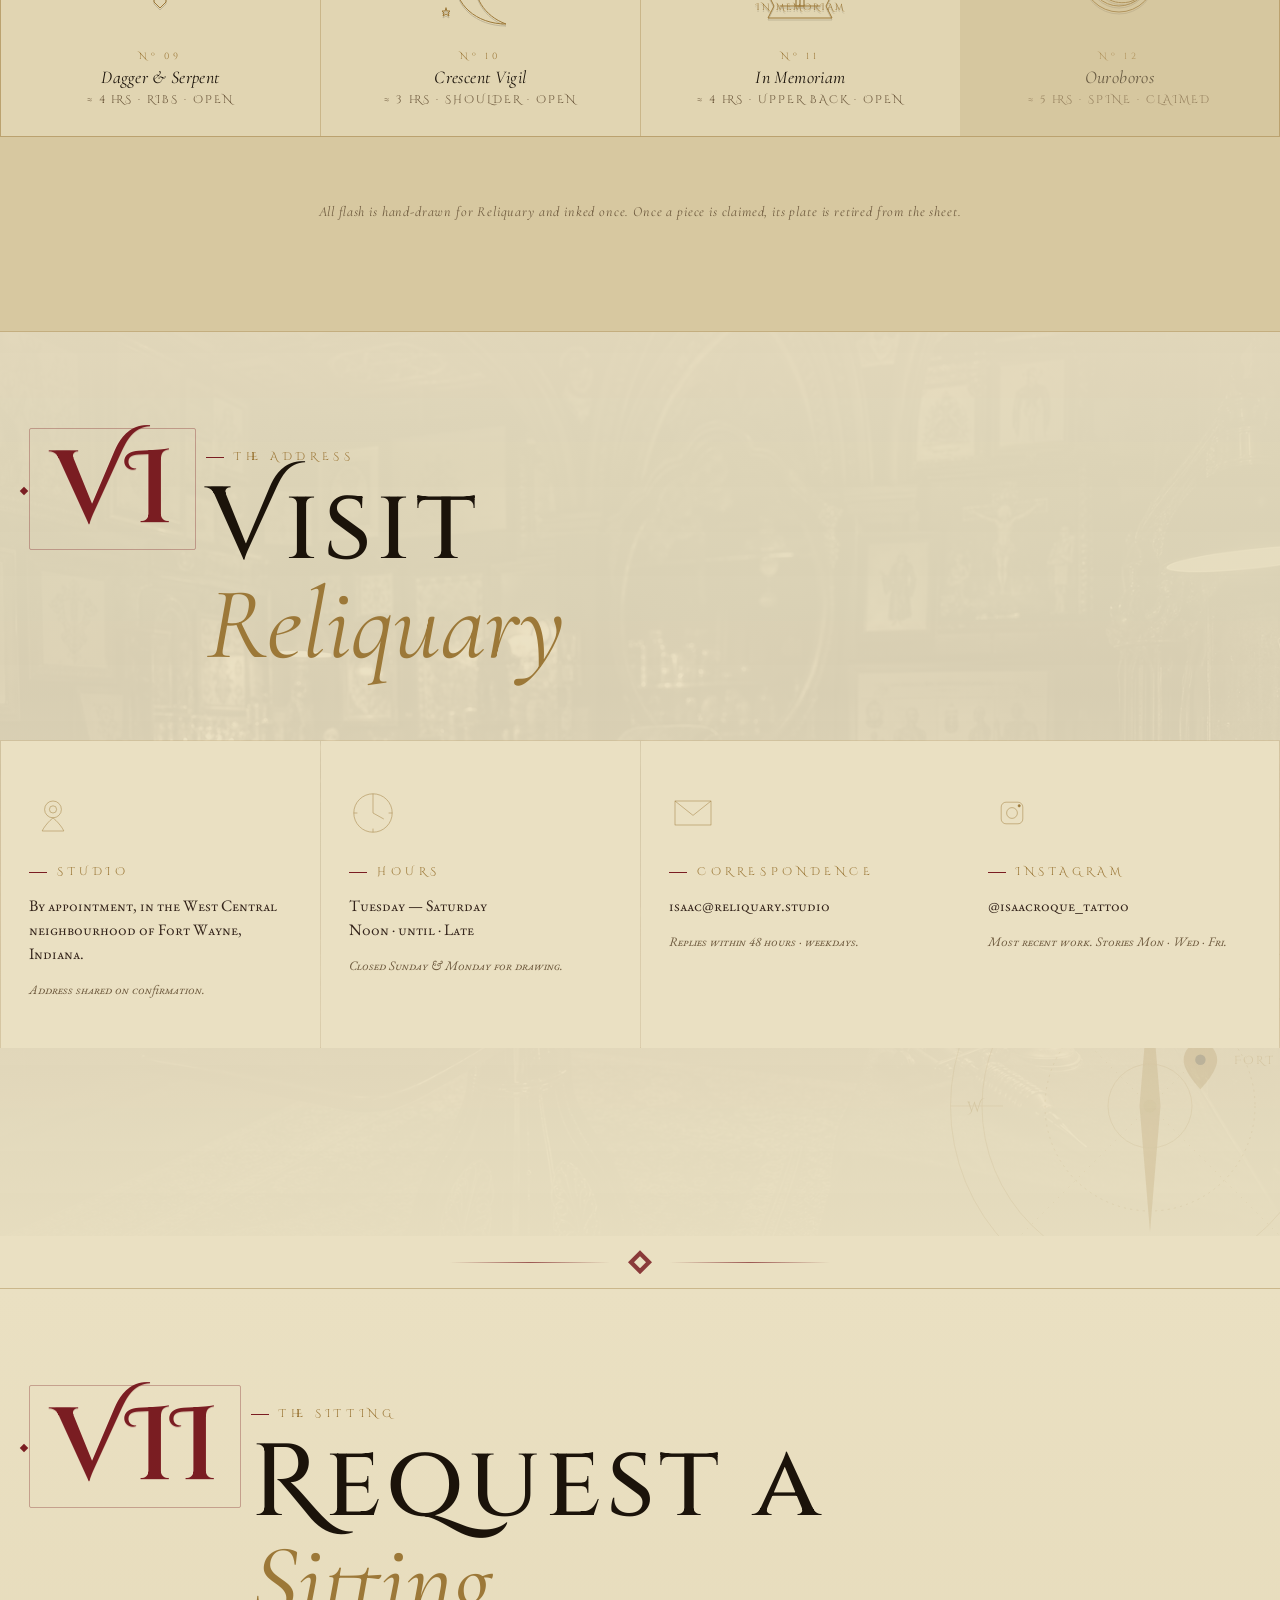
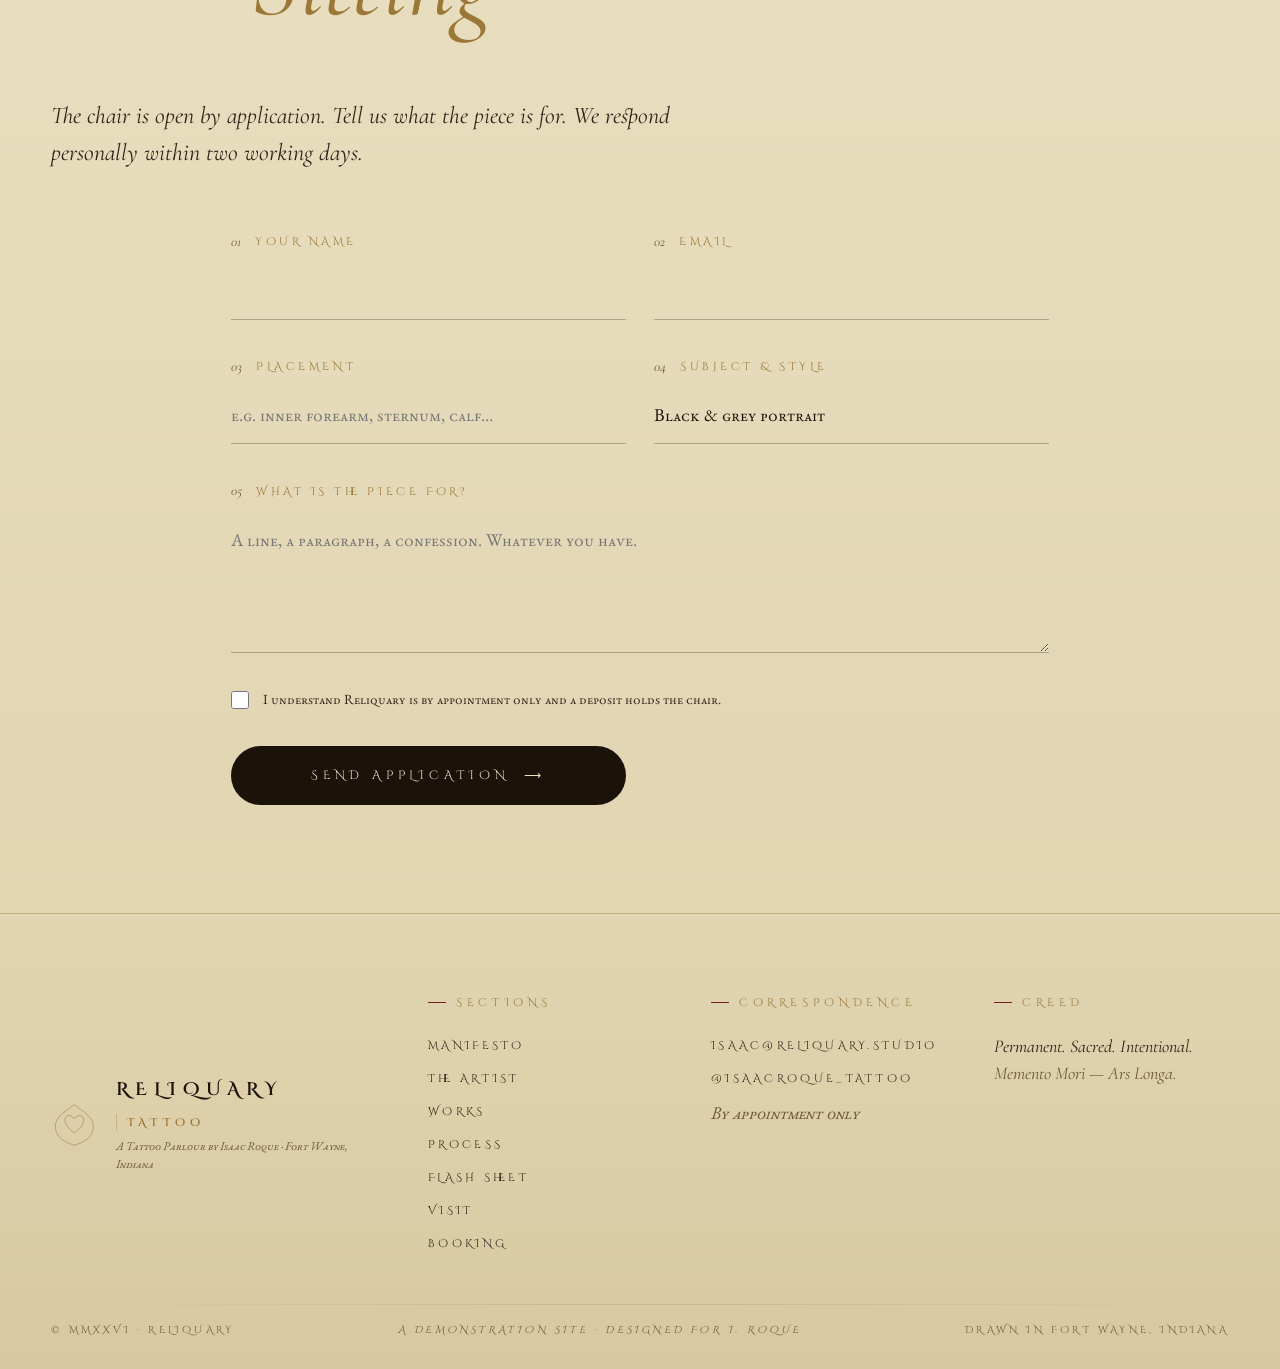
==== commit 5fc4b8c0: "10 more stencils + gallery refresh — the wall is now Isaac's wall Generated 10 more stencils from th" ====
--- a/index.html
+++ b/index.html
@@ -208,74 +208,119 @@
   <!-- Pulled from his portfolio, traced via Higgsfield     -->
   <!-- ━━━━━━━━━━━━━━━━━━━━━━━━━━━━━━━━━━━━━━━━━━━━━━━━━━━ -->
 
-  <!-- 15 stencils traced from Isaac's actual portfolio, distributed densely -->
-
-  <!-- TOP — hero / eyebrow / opening -->
+  <!-- 25 stencils traced from Isaac's actual portfolio - the background is the wall -->
+
+  <!-- HERO / EYEBROW (0%-30%) -->
   <img class="depth__art is-stencil is-mid" data-speed="0.22" data-rot="-2"
-       style="--x:92%;--y:12%;--w:540px"
+       style="--x:92%;--y:8%;--w:580px"
        src="assets/img/stencil-01.webp" alt="" loading="lazy" />
 
   <img class="depth__art is-stencil is-midfar" data-speed="0.14" data-rot="8"
-       style="--x:6%;--y:32%;--w:420px"
+       style="--x:4%;--y:18%;--w:380px"
        src="assets/img/stencil-09.webp" alt="" loading="lazy" />
 
-  <!-- MANIFESTO + ARTIST -->
+  <img class="depth__art is-stencil is-far" data-speed="0.08" data-rot="-6"
+       style="--x:60%;--y:24%;--w:420px"
+       src="assets/img/stencil-22.webp" alt="" loading="lazy" />
+
+  <!-- INTERLUDE + MANIFESTO (30%-90%) -->
   <img class="depth__art is-stencil is-near" data-speed="0.85" data-rot="-3"
-       style="--x:8%;--y:62%;--w:500px"
+       style="--x:6%;--y:32%;--w:480px"
        src="assets/img/stencil-02.webp" alt="" loading="lazy" />
 
   <img class="depth__art is-stencil is-mid" data-speed="0.26" data-rot="6"
-       style="--x:84%;--y:80%;--w:340px"
+       style="--x:80%;--y:42%;--w:380px"
        src="assets/img/stencil-10.webp" alt="" loading="lazy" />
 
+  <img class="depth__art is-stencil is-midnear" data-speed="0.50" data-rot="-8"
+       style="--x:30%;--y:54%;--w:340px"
+       src="assets/img/stencil-17.webp" alt="" loading="lazy" />
+
   <img class="depth__art is-stencil is-far" data-speed="0.10" data-rot="-4"
-       style="--x:48%;--y:96%;--w:380px"
+       style="--x:88%;--y:64%;--w:520px"
+       src="assets/img/stencil-18.webp" alt="" loading="lazy" />
+
+  <!-- ARTIST (60%-100%) -->
+  <img class="depth__art is-stencil is-midfar" data-speed="0.14" data-rot="2"
+       style="--x:8%;--y:74%;--w:420px"
        src="assets/img/stencil-16.webp" alt="" loading="lazy" />
 
-  <!-- WORKS / GALLERY -->
-  <img class="depth__art is-stencil is-near" data-speed="0.85" data-rot="-4"
-       style="--x:90%;--y:108%;--w:460px"
+  <img class="depth__art is-stencil is-mid" data-speed="0.24" data-rot="14"
+       style="--x:62%;--y:84%;--w:360px"
+       src="assets/img/stencil-08.webp" alt="" loading="lazy" />
+
+  <!-- WORKS / GALLERY (100%-170%) -->
+  <img class="depth__art is-stencil is-near" data-speed="0.88" data-rot="-4"
+       style="--x:92%;--y:104%;--w:540px"
        src="assets/img/stencil-03.webp" alt="" loading="lazy" />
 
-  <img class="depth__art is-stencil is-mid" data-speed="0.25" data-rot="10"
-       style="--x:14%;--y:128%;--w:380px"
+  <img class="depth__art is-stencil is-midfar" data-speed="0.16" data-rot="10"
+       style="--x:8%;--y:118%;--w:440px"
        src="assets/img/stencil-11.webp" alt="" loading="lazy" />
 
-  <img class="depth__art is-stencil is-midnear" data-speed="0.55" data-rot="-8"
-       style="--x:50%;--y:150%;--w:300px"
+  <img class="depth__art is-stencil is-mid" data-speed="0.28" data-rot="-12"
+       style="--x:48%;--y:132%;--w:360px"
        src="assets/img/stencil-12.webp" alt="" loading="lazy" />
 
-  <!-- PROCESS -->
-  <img class="depth__art is-stencil is-midfar" data-speed="0.16" data-rot="14"
-       style="--x:8%;--y:172%;--w:420px"
+  <img class="depth__art is-stencil is-far" data-speed="0.06" data-rot="0"
+       style="--x:90%;--y:148%;--w:560px"
+       src="assets/img/stencil-20.webp" alt="" loading="lazy" />
+
+  <!-- PROCESS (170%-220%) -->
+  <img class="depth__art is-stencil is-midnear" data-speed="0.55" data-rot="6"
+       style="--x:6%;--y:166%;--w:420px"
        src="assets/img/stencil-04.webp" alt="" loading="lazy" />
 
-  <img class="depth__art is-stencil is-mid" data-speed="0.28" data-rot="-6"
-       style="--x:84%;--y:188%;--w:400px"
+  <img class="depth__art is-stencil is-mid" data-speed="0.22" data-rot="-6"
+       style="--x:84%;--y:184%;--w:400px"
        src="assets/img/stencil-06.webp" alt="" loading="lazy" />
 
-  <!-- FLASH SHEET background -->
-  <img class="depth__art is-stencil is-near" data-speed="0.88" data-rot="-12"
-       style="--x:16%;--y:212%;--w:460px"
+  <img class="depth__art is-stencil is-near" data-speed="0.90" data-rot="-12"
+       style="--x:18%;--y:200%;--w:480px"
        src="assets/img/stencil-05.webp" alt="" loading="lazy" />
 
+  <!-- FLASH SHEET (220%-280%) -->
   <img class="depth__art is-stencil is-midfar" data-speed="0.18" data-rot="0"
-       style="--x:82%;--y:236%;--w:300px"
+       style="--x:80%;--y:222%;--w:340px"
        src="assets/img/stencil-13.webp" alt="" loading="lazy" />
 
-  <!-- VISIT -->
-  <img class="depth__art is-stencil is-mid" data-speed="0.22" data-rot="2"
-       style="--x:8%;--y:266%;--w:420px"
+  <img class="depth__art is-stencil is-far" data-speed="0.08" data-rot="2"
+       style="--x:8%;--y:240%;--w:600px"
+       src="assets/img/stencil-21.webp" alt="" loading="lazy" />
+
+  <img class="depth__art is-stencil is-mid" data-speed="0.26" data-rot="-4"
+       style="--x:68%;--y:258%;--w:400px"
+       src="assets/img/stencil-19.webp" alt="" loading="lazy" />
+
+  <!-- VISIT (280%-340%) -->
+  <img class="depth__art is-stencil is-midnear" data-speed="0.48" data-rot="2"
+       style="--x:6%;--y:280%;--w:440px"
        src="assets/img/stencil-07.webp" alt="" loading="lazy" />
 
-  <img class="depth__art is-stencil is-near" data-speed="0.92" data-rot="-10"
-       style="--x:80%;--y:290%;--w:340px"
+  <img class="depth__art is-stencil is-mid" data-speed="0.24" data-rot="-10"
+       style="--x:78%;--y:296%;--w:380px"
+       src="assets/img/stencil-24.webp" alt="" loading="lazy" />
+
+  <img class="depth__art is-stencil is-near" data-speed="0.92" data-rot="-6"
+       style="--x:14%;--y:312%;--w:340px"
        src="assets/img/stencil-15.webp" alt="" loading="lazy" />
 
-  <!-- BOOKING / FOOTER -->
-  <img class="depth__art is-stencil is-midnear" data-speed="0.50" data-rot="-6"
-       style="--x:14%;--y:316%;--w:400px"
-       src="assets/img/stencil-08.webp" alt="" loading="lazy" />
+  <!-- BOOKING / FOOTER (340%-400%) -->
+  <img class="depth__art is-stencil is-midfar" data-speed="0.16" data-rot="4"
+       style="--x:84%;--y:330%;--w:340px"
+       src="assets/img/stencil-23.webp" alt="" loading="lazy" />
+
+  <img class="depth__art is-stencil is-mid" data-speed="0.22" data-rot="-2"
+       style="--x:14%;--y:350%;--w:380px"
+       src="assets/img/stencil-22.webp" alt="" loading="lazy" />
+
+  <img class="depth__art is-stencil is-far" data-speed="0.10" data-rot="0"
+       style="--x:60%;--y:374%;--w:520px"
+       src="assets/img/stencil-25.webp" alt="" loading="lazy" />
+
+  <img class="depth__art is-stencil is-near" data-speed="0.88" data-rot="6"
+       style="--x:10%;--y:392%;--w:400px"
+       src="assets/img/stencil-26.webp" alt="" loading="lazy" />
 
   <!-- ━━━━━━━━━━━━━━━━━━━━━━━━━━━━━━━━━━━━━━━━━━━━━━━━━━━ -->
   <!-- ◆◆◆ RED-DOMINANT SECOND PASS ◆◆◆                  -->
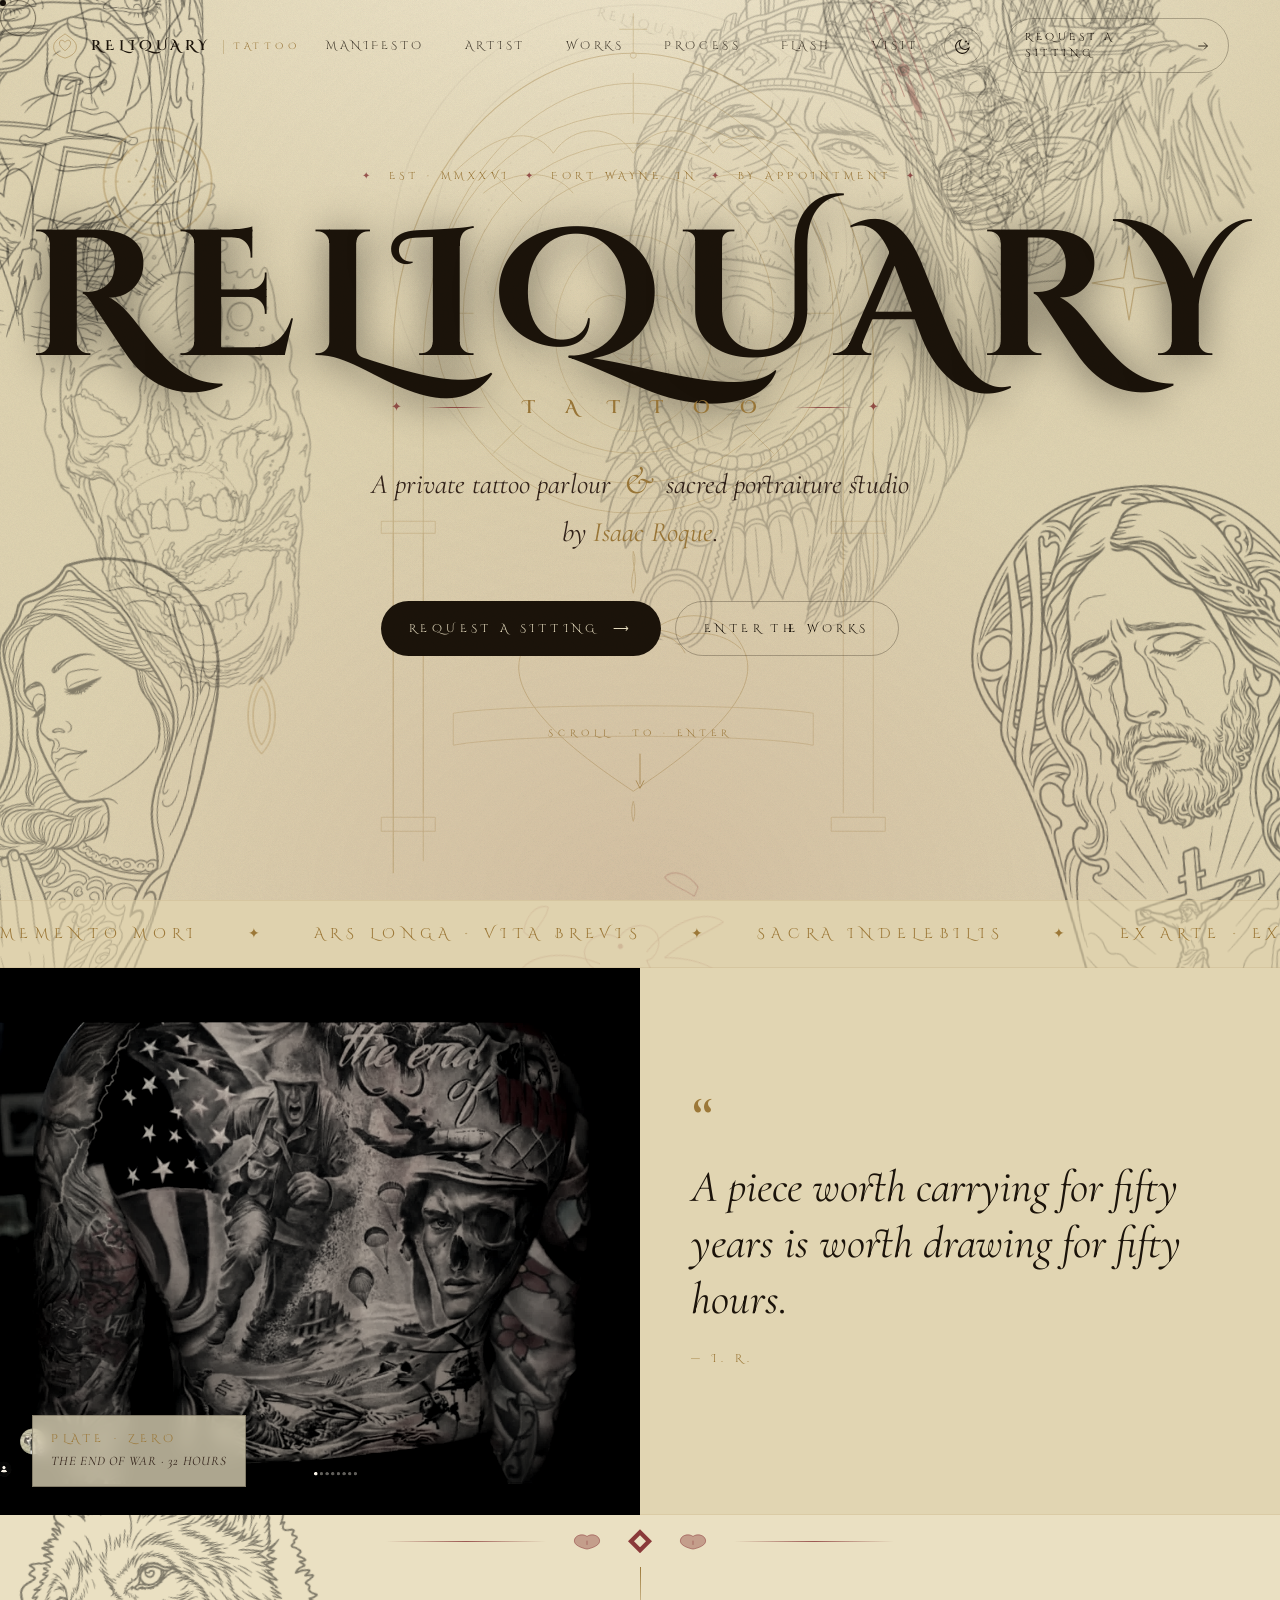
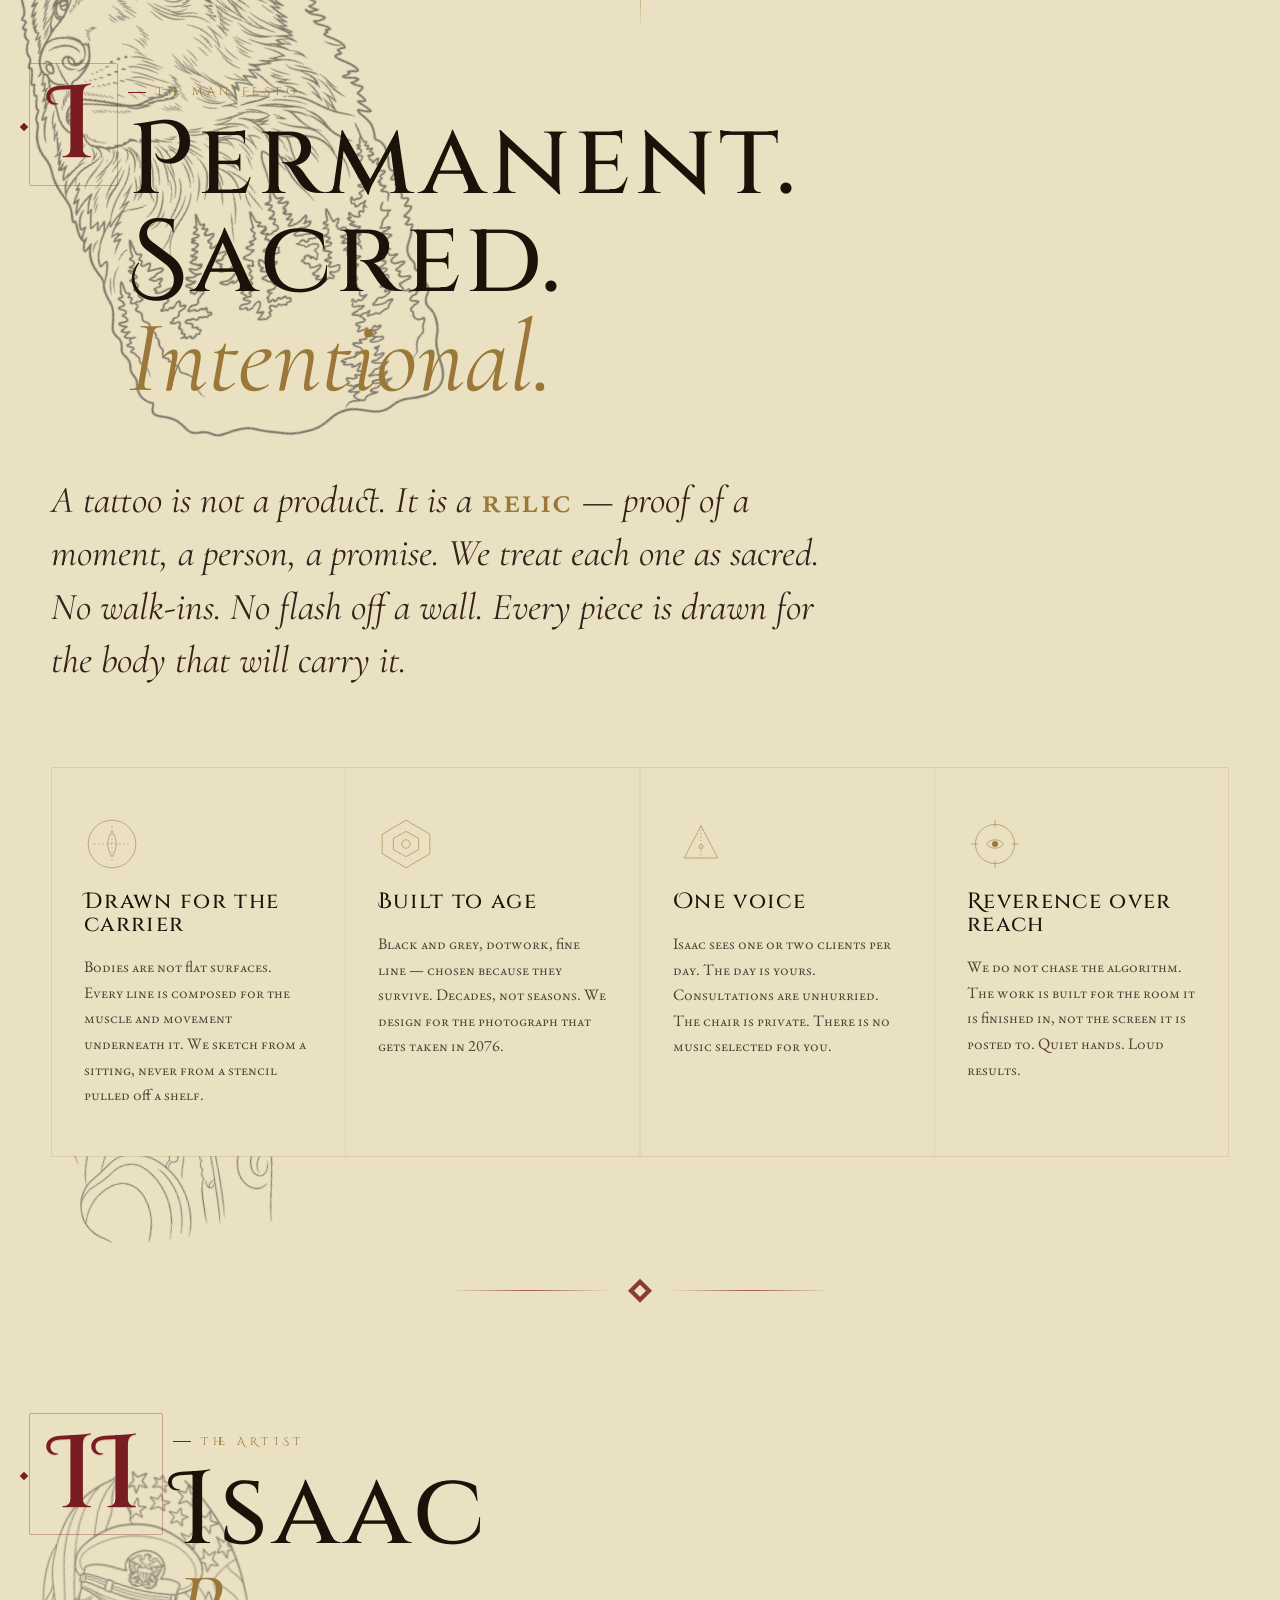
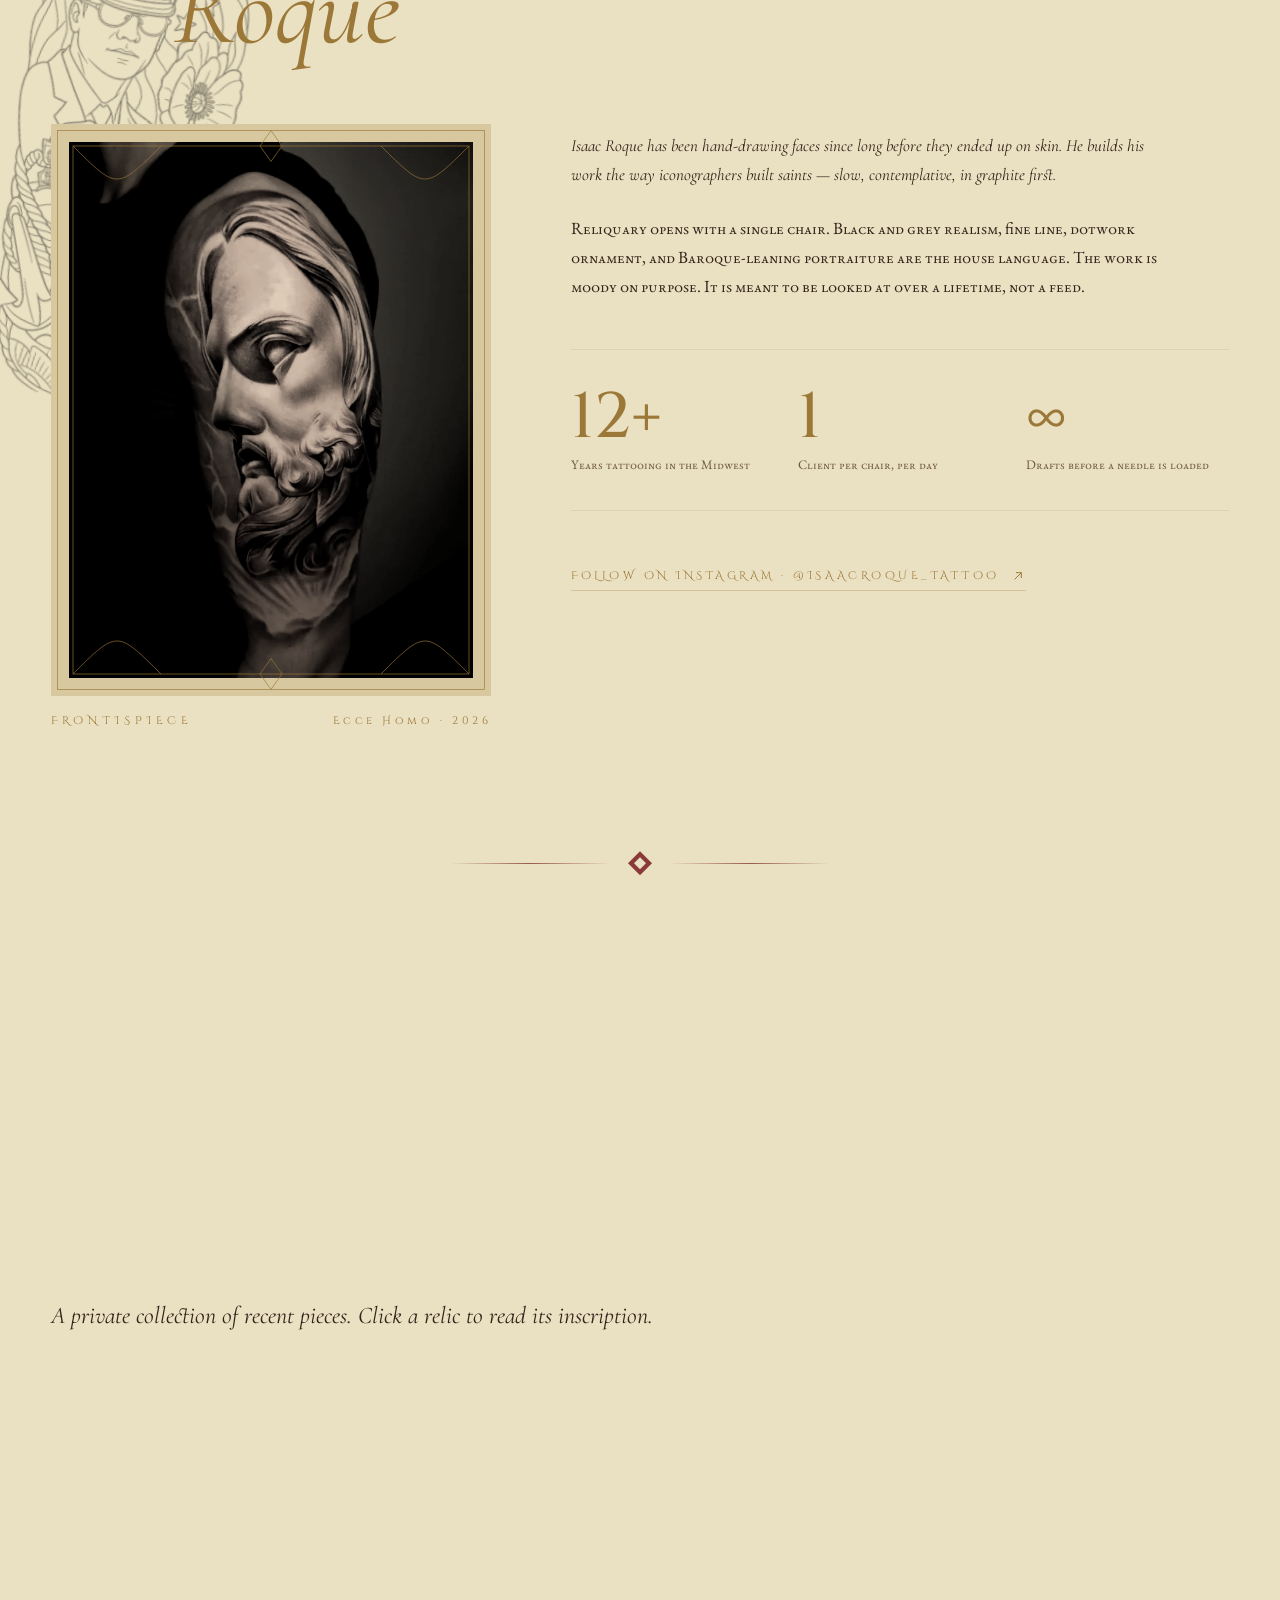
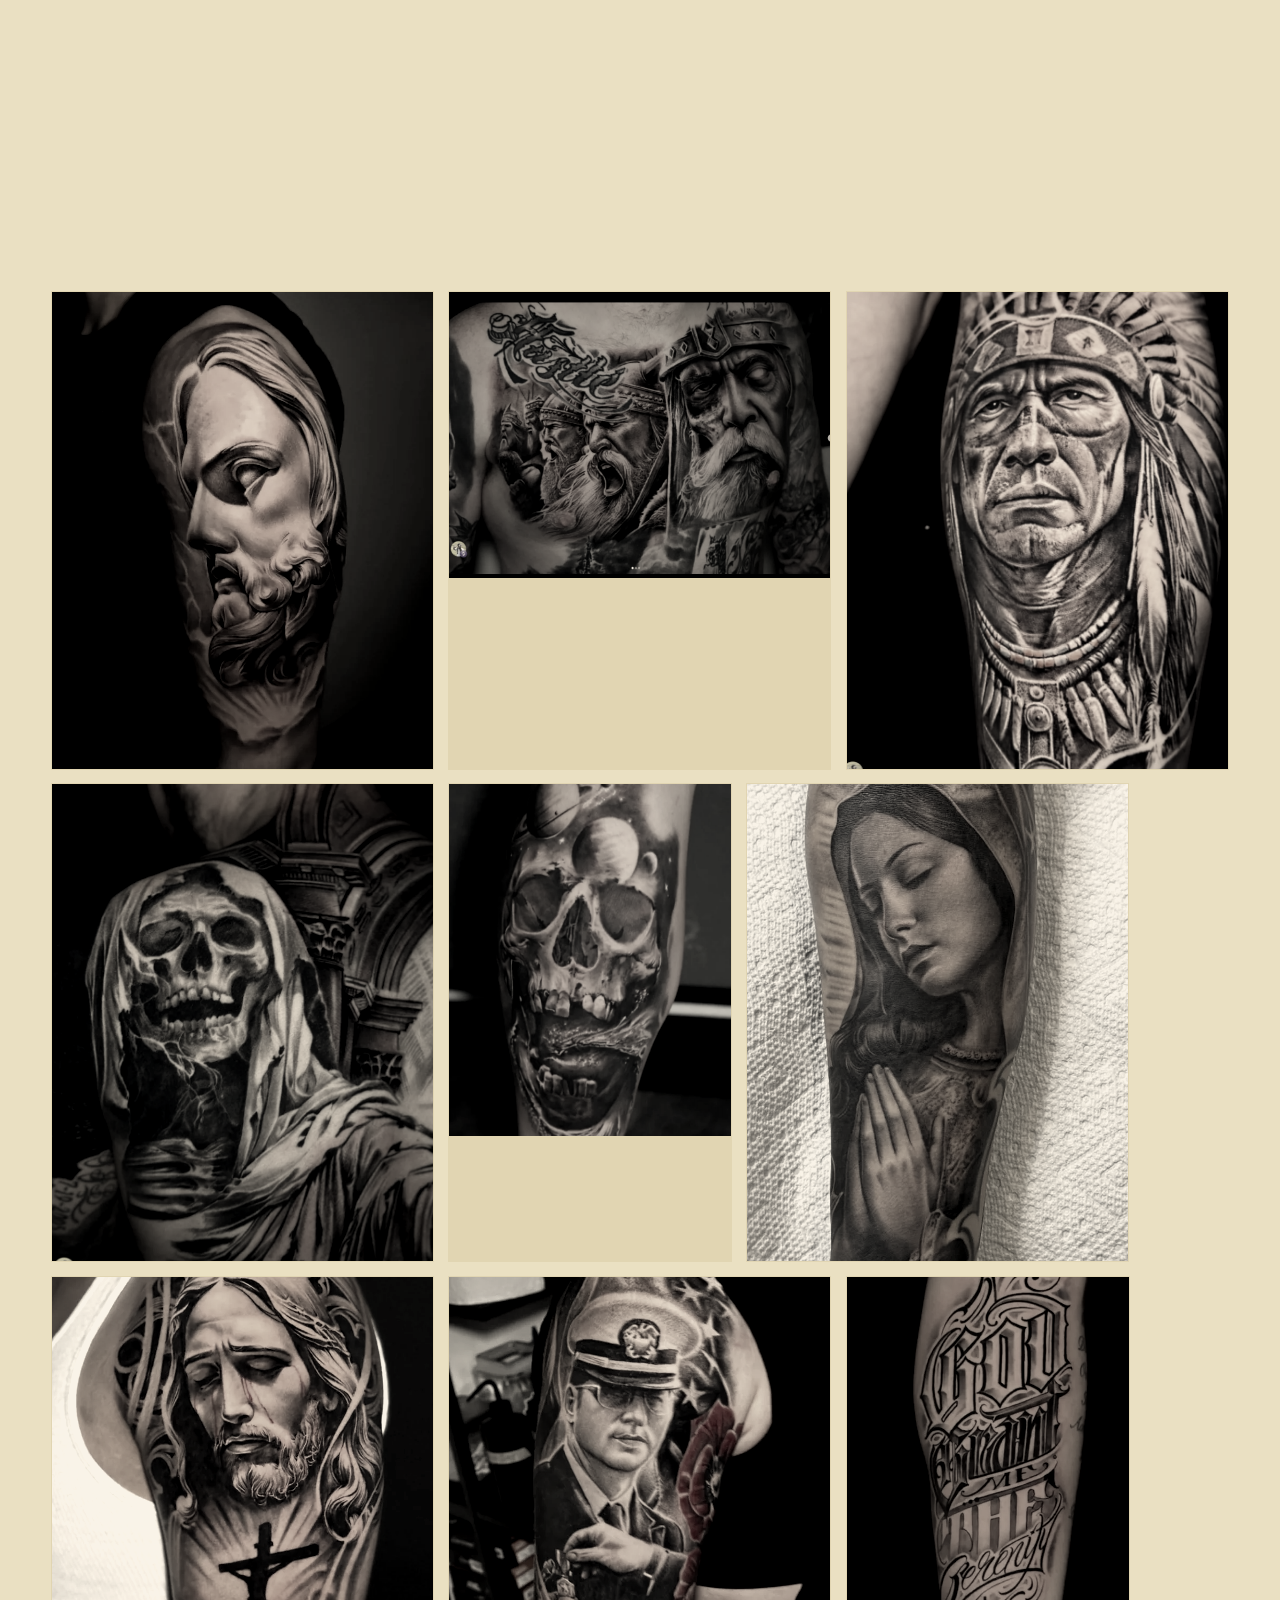
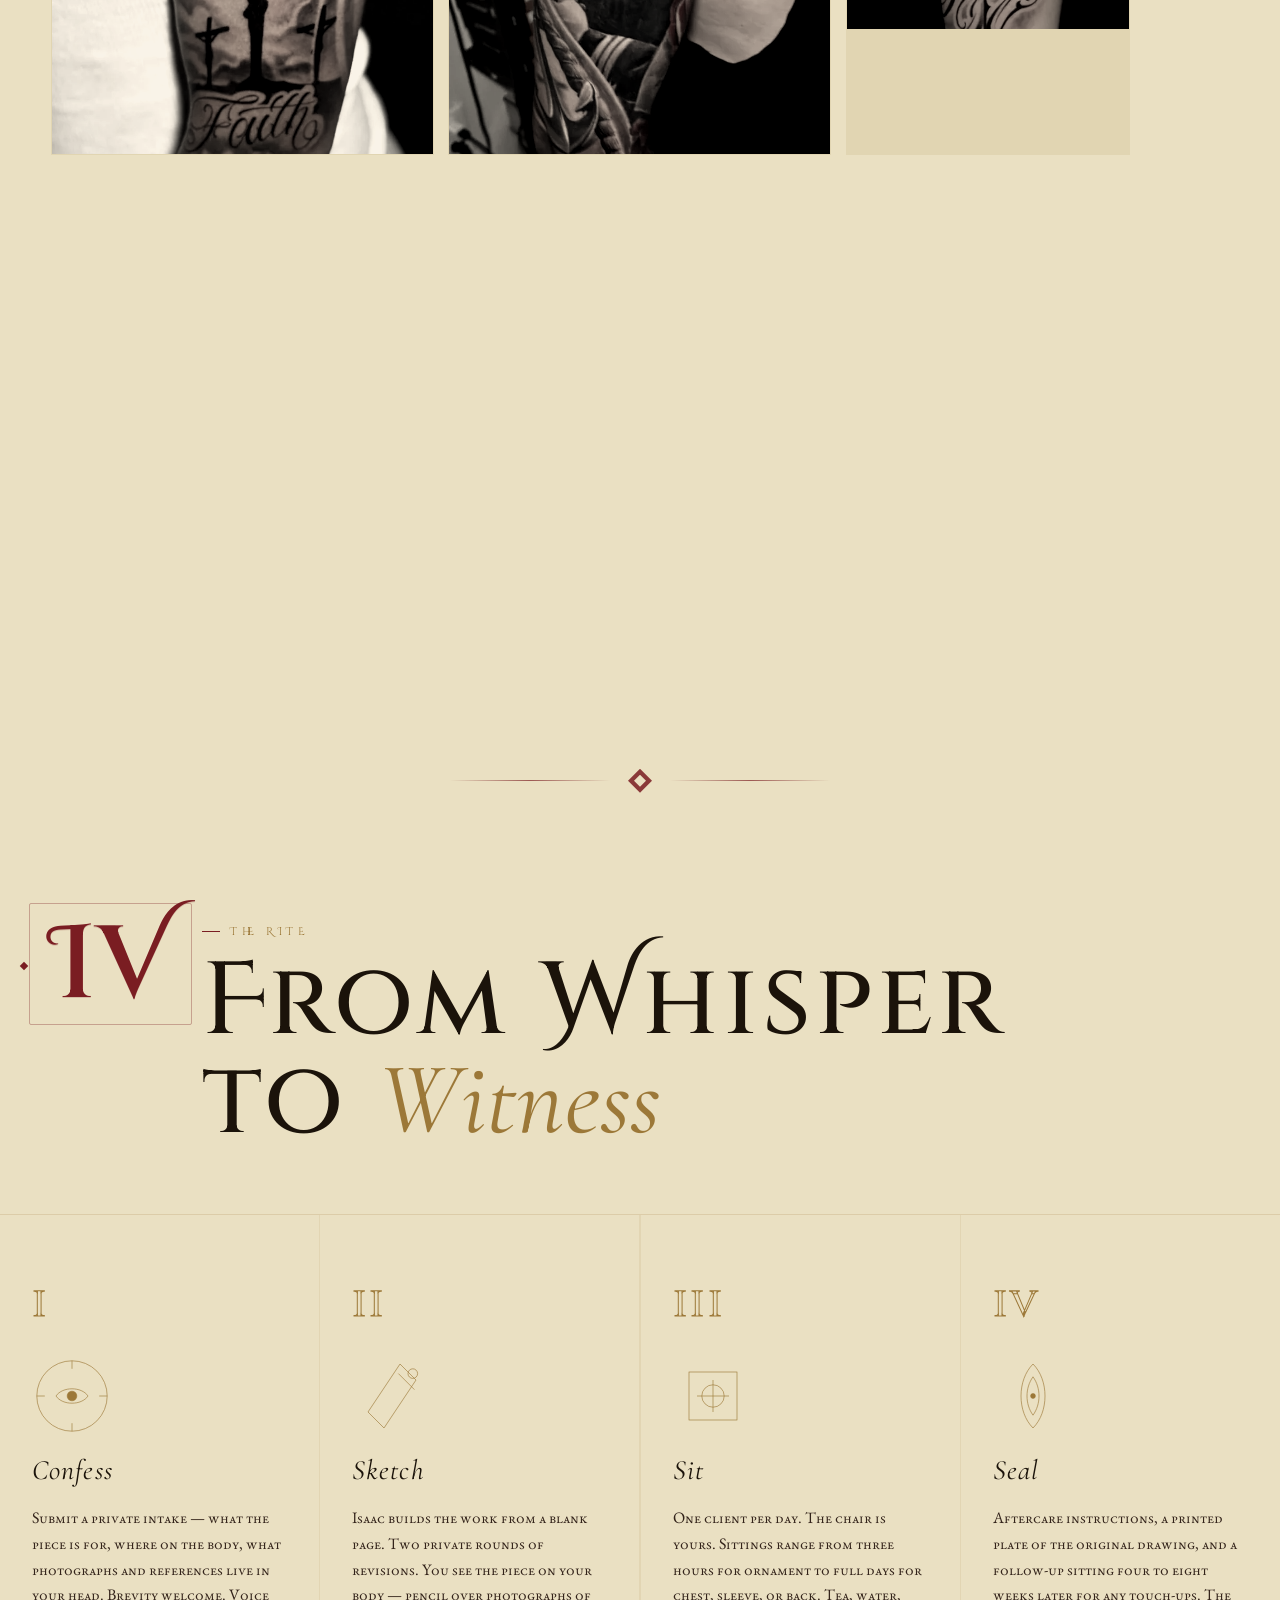
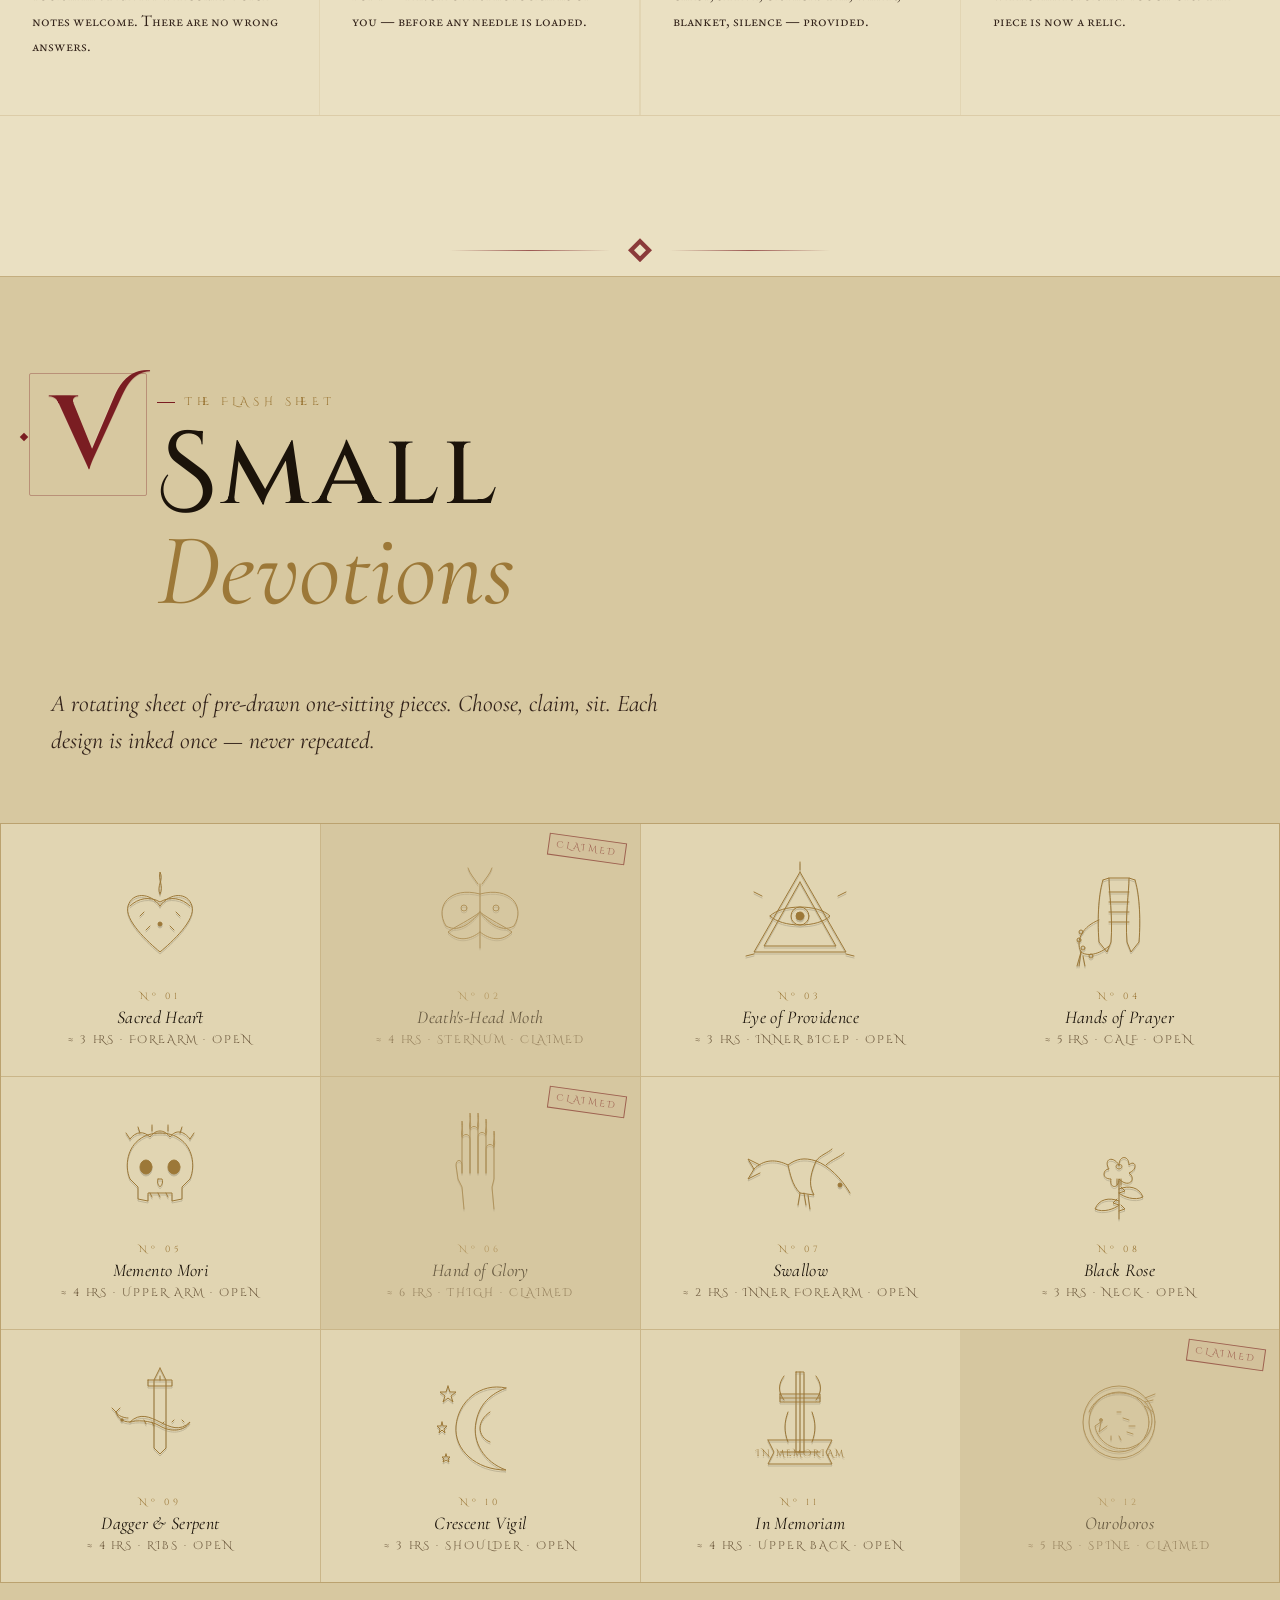
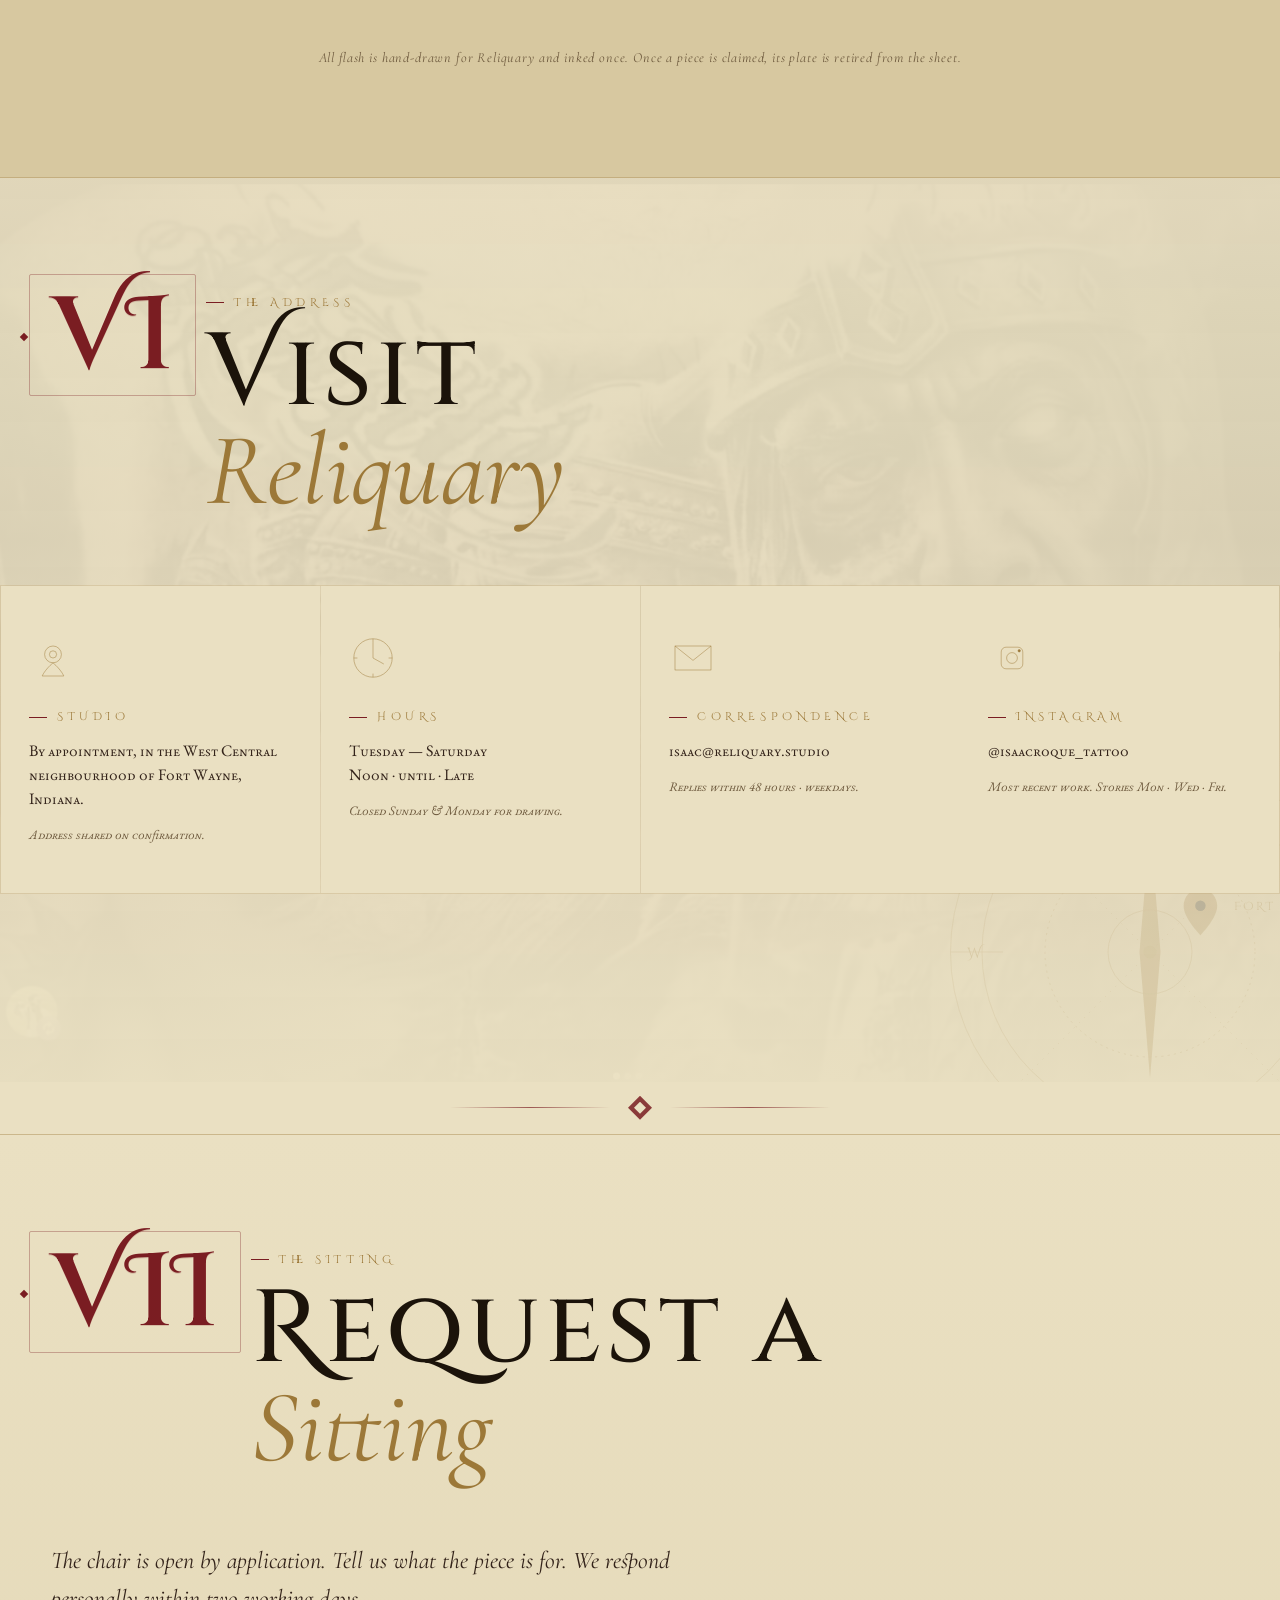
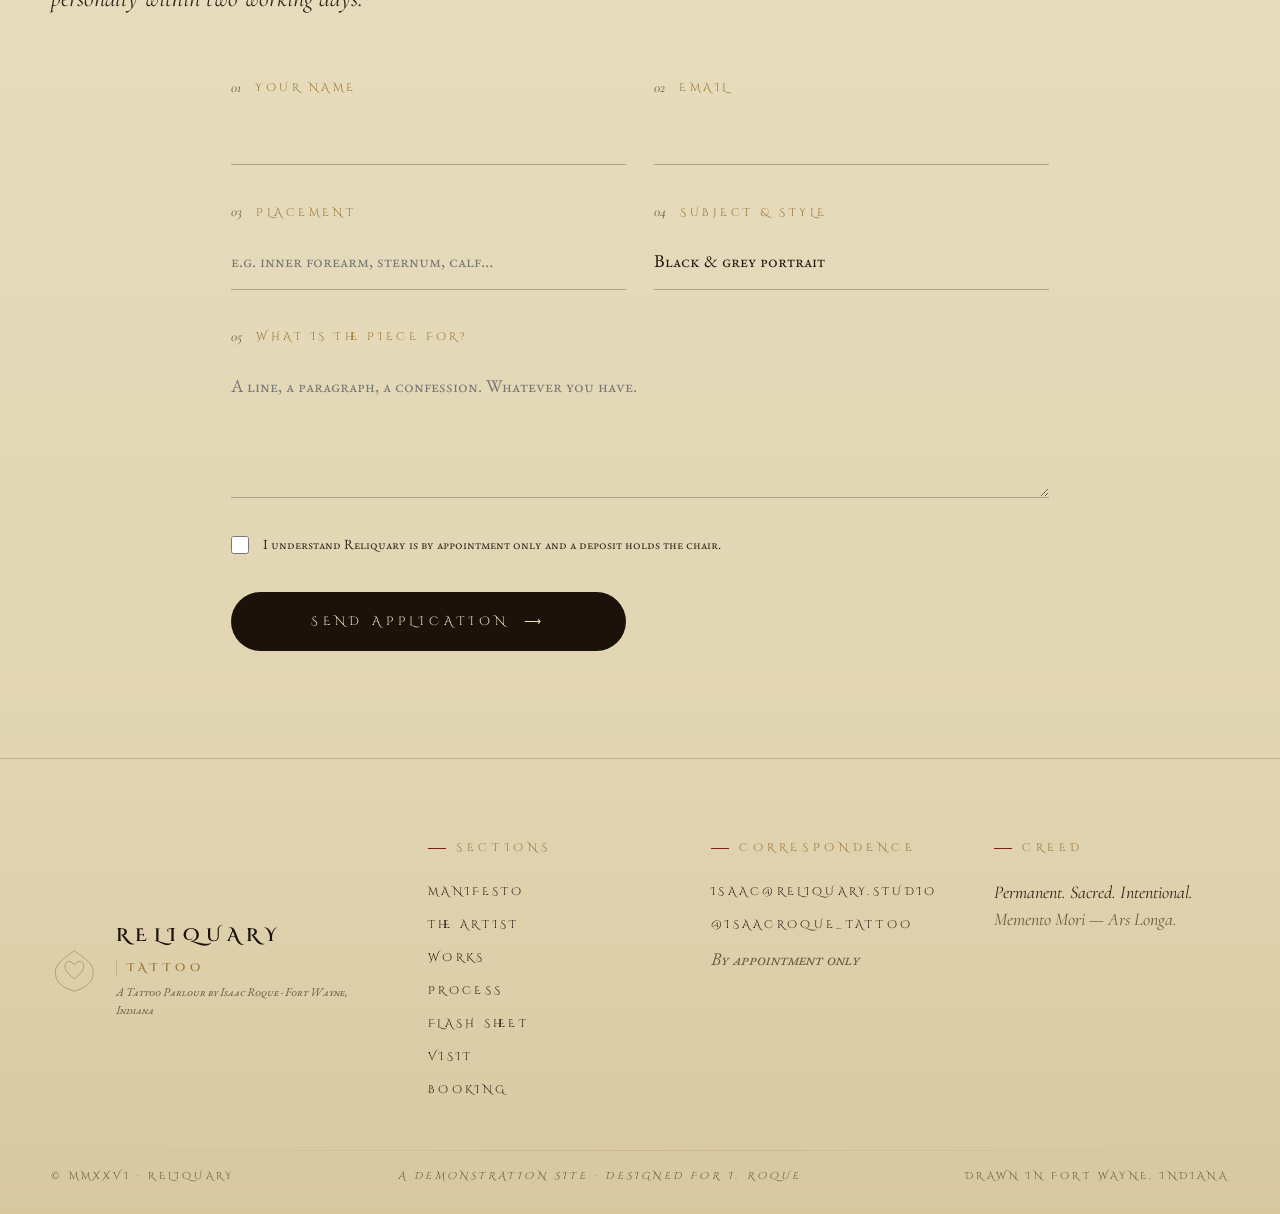
==== commit 5db54b2e: "Mobile depth field fix + remove all remaining fake AI images Mobile fix — the "no background tats on" ====
--- a/index.html
+++ b/index.html
@@ -674,10 +674,10 @@
 ========================================================= -->
 <section class="interlude" aria-hidden="false">
   <div class="interlude__media">
-    <img src="assets/img/hero.webp" alt="A black & grey Madonna portrait tattoo across the upper back" loading="lazy" />
+    <img src="assets/img/isaac-13.webp" alt="The End of War — back piece by Isaac Roque" loading="lazy" />
     <div class="interlude__caption">
       <span class="kicker">PLATE · ZERO</span>
-      <span>Madonna of the Veil · 14 hours</span>
+      <span>The End of War · 32 hours</span>
     </div>
   </div>
   <blockquote class="interlude__pull">
@@ -801,11 +801,11 @@
           <path d="M200 6 L210 20 L200 34 L190 20 Z" />
           <path d="M200 514 L210 500 L200 486 L190 500 Z" />
         </svg>
-        <img src="assets/img/artist.webp" alt="Isaac Roque, tattoo artist" class="artist__photo" loading="lazy" />
+        <img src="assets/img/isaac-08.webp" alt="Ecce Homo — Christ profile by Isaac Roque" class="artist__photo" loading="lazy" />
       </div>
       <div class="artist__caption">
         <span class="kicker">FRONTISPIECE</span>
-        <span>Workspace · c. 2026</span>
+        <span>Ecce Homo · 2026</span>
       </div>
     </div>
 
@@ -1211,7 +1211,7 @@
 ========================================================= -->
 <section class="visit" id="visit">
   <div class="visit__bg" aria-hidden="true">
-    <img src="assets/img/studio.webp" alt="" />
+    <img src="assets/img/isaac-12.webp" alt="" />
   </div>
   <div class="section-head">
     <div class="section-head__num">VI</div>
--- a/css/style.css
+++ b/css/style.css
@@ -173,13 +173,26 @@
 [data-theme="dark"] body.is-ready .depth__art.is-stencil.is-mid{opacity:.26}
 [data-theme="dark"] body.is-ready .depth__art.is-stencil.is-near{opacity:.34}
 
-/* On smaller screens shrink stencils proportionally */
+/* On smaller screens shrink stencils proportionally and prevent overflow */
 @media (max-width:980px){
-  .depth__art.is-stencil{width:calc(var(--w) * 0.65) !important}
+  .depth__art.is-stencil{
+    width:calc(var(--w) * 0.65) !important;
+    max-width:88vw;
+  }
 }
 @media (max-width:600px){
-  .depth__art.is-stencil{width:calc(var(--w) * 0.5) !important}
-  body.is-ready .depth__art.is-stencil{opacity:.22}
+  .depth__art.is-stencil{
+    width:calc(var(--w) * 0.5) !important;
+    max-width:78vw;
+  }
+  body.is-ready .depth__art.is-stencil{opacity:.32}
+  body.is-ready .depth__art.is-stencil.is-near{opacity:.40}
+}
+@media (max-width:420px){
+  .depth__art.is-stencil{
+    width:calc(var(--w) * 0.42) !important;
+    max-width:72vw;
+  }
 }
 
 /* dark theme — shift to glowing inks on velvet */
@@ -212,11 +225,18 @@
 .depth__art.is-midnear{animation:depthDrift 8s ease-in-out infinite}
 .depth__art.is-near{animation:depthDrift 7s ease-in-out infinite}
 
-/* mobile: thin out the depth field — keep only far + a few mid for atmosphere */
+/* MOBILE depth field — stencils stay (they're the wall), small SVG ornaments hide to reduce noise.
+   Big SVG far-layer pieces (cathedral arch, anatomy skull, compass) keep atmospheric backdrop. */
 @media (max-width:780px){
-  .depth__art{display:none}
-  .depth__art.is-far,
-  .depth__art.is-mid:nth-of-type(odd){display:block;opacity:.10 !important;width:calc(var(--w) * 0.7)}
+  /* hide small SVG decorative ornaments (anything under 280px wide) */
+  .depth__art:not(.is-stencil){opacity:.08}
+  /* keep the big atmospheric far-layer SVGs visible at low opacity */
+  .depth__art:not(.is-stencil).is-far{opacity:.14}
+}
+@media (max-width:600px){
+  /* on small phones, drop the small/medium SVG ornaments entirely — only big far-layer + stencils */
+  .depth__art:not(.is-stencil):not(.is-far){display:none}
+  .depth__art:not(.is-stencil).is-far{opacity:.10;width:calc(var(--w) * 0.7) !important;max-width:90vw}
 }
 
 @media (prefers-reduced-motion:reduce){
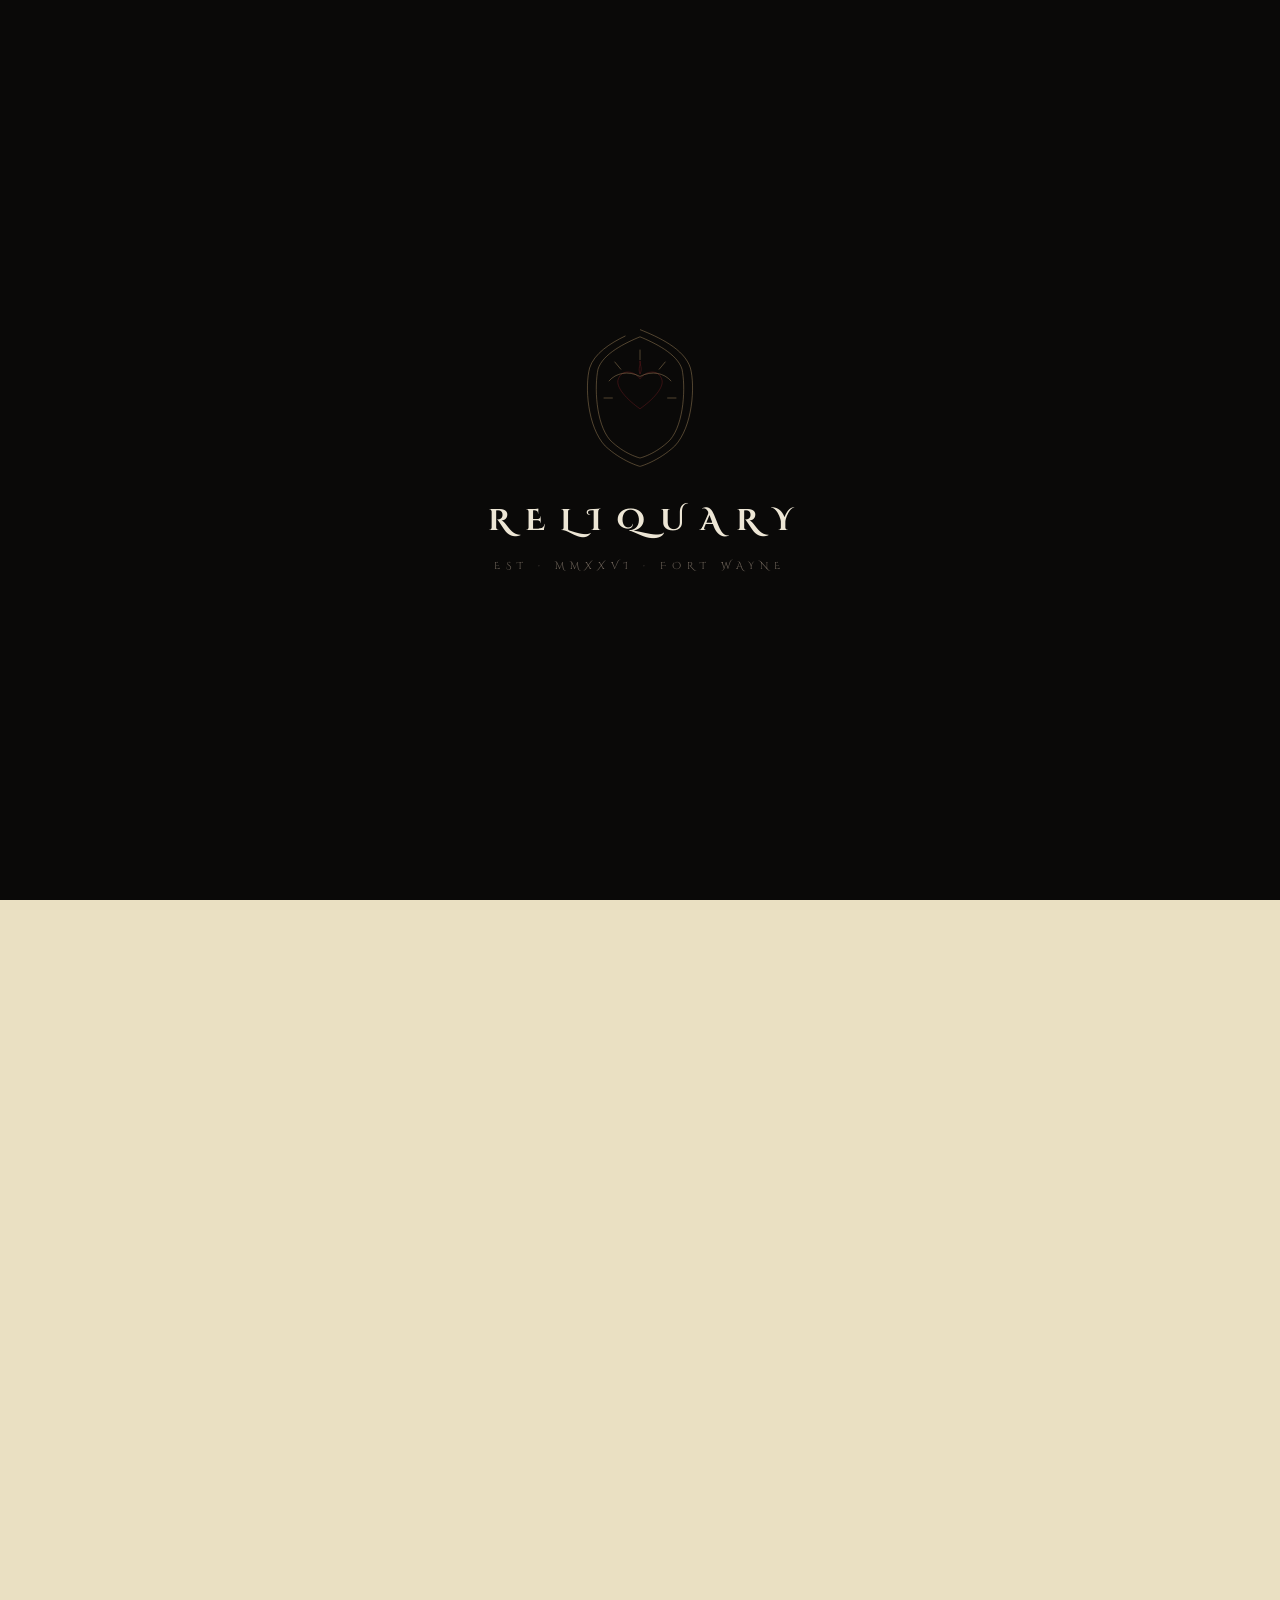
==== commit de2753c3: "Cut everything except the work and the booking Killed three sections that were doing too much and sa" ====
--- a/index.html
+++ b/index.html
@@ -470,12 +470,10 @@
     <span class="nav__wordmark">RELIQUARY<span class="nav__wordmark-tail">TATTOO</span></span>
   </a>
   <nav class="nav__links" aria-label="Primary">
-    <a href="#manifesto">Manifesto</a>
+    <a href="#works">Works</a>
     <a href="#artist">Artist</a>
-    <a href="#works">Works</a>
-    <a href="#process">Process</a>
-    <a href="#flash">Flash</a>
     <a href="#visit">Visit</a>
+    <a href="#booking">Book</a>
   </nav>
   <button class="nav__theme" aria-label="Toggle theme" data-theme-toggle>
     <svg class="nav__theme-icon nav__theme-icon--moon" viewBox="0 0 24 24" fill="none" stroke="currentColor" stroke-width="1.4">
@@ -687,104 +685,13 @@
   </blockquote>
 </section>
 
-<div class="divider" aria-hidden="true">
-  <span class="divider__rule"></span>
-  <svg class="divider__svg" viewBox="0 0 80 30" fill="none" stroke="currentColor" stroke-width="0.9">
-    <path d="M40 6 C 32 0, 18 4, 18 14 C 18 24, 40 28, 40 28 C 40 28, 62 24, 62 14 C 62 4, 48 0, 40 6 Z" fill="currentColor" opacity=".4" stroke="none"/>
-    <path d="M40 6 C 32 0, 18 4, 18 14 C 18 24, 40 28, 40 28 C 40 28, 62 24, 62 14 C 62 4, 48 0, 40 6 Z"/>
-    <path d="M40 14 L40 20" stroke-linecap="round"/>
-  </svg>
-  <span class="divider__mark"></span>
-  <svg class="divider__svg" viewBox="0 0 80 30" fill="none" stroke="currentColor" stroke-width="0.9">
-    <path d="M40 6 C 32 0, 18 4, 18 14 C 18 24, 40 28, 40 28 C 40 28, 62 24, 62 14 C 62 4, 48 0, 40 6 Z" fill="currentColor" opacity=".4" stroke="none"/>
-    <path d="M40 6 C 32 0, 18 4, 18 14 C 18 24, 40 28, 40 28 C 40 28, 62 24, 62 14 C 62 4, 48 0, 40 6 Z"/>
-    <path d="M40 14 L40 20" stroke-linecap="round"/>
-  </svg>
-  <span class="divider__rule"></span>
-</div>
-
-<!-- =========================================================
-     MANIFESTO
-========================================================= -->
-<section class="manifesto" id="manifesto">
-  <div class="manifesto__rule" aria-hidden="true"></div>
+<!-- =========================================================
+     THE ARTIST
+========================================================= -->
+<section class="artist" id="artist">
 
   <div class="section-head">
     <div class="section-head__num">I</div>
-    <div class="section-head__title">
-      <span class="kicker">The Manifesto</span>
-      <h2>Permanent.<br />Sacred.<br /><em>Intentional.</em></h2>
-    </div>
-  </div>
-
-  <div class="manifesto__body">
-    <p class="manifesto__lead">
-      A tattoo is not a product. It is a <strong>relic</strong> — proof of a moment, a person,
-      a promise. We treat each one as sacred. No walk-ins. No flash off a wall. Every piece is
-      drawn for the body that will carry it.
-    </p>
-
-    <div class="manifesto__grid">
-      <article class="creed">
-        <svg viewBox="0 0 80 80" fill="none" stroke="currentColor" stroke-width="0.8">
-          <circle cx="40" cy="40" r="34" />
-          <path d="M40 14 L40 66 M14 40 L66 40" stroke-dasharray="2 4" />
-          <path d="M40 22 C 32 32, 32 48, 40 58 C 48 48, 48 32, 40 22 Z" />
-        </svg>
-        <h3>Drawn for the carrier</h3>
-        <p>Bodies are not flat surfaces. Every line is composed for the muscle and movement underneath it. We sketch from a sitting, never from a stencil pulled off a shelf.</p>
-      </article>
-
-      <article class="creed">
-        <svg viewBox="0 0 80 80" fill="none" stroke="currentColor" stroke-width="0.8">
-          <path d="M40 6 L74 26 L74 54 L40 74 L6 54 L6 26 Z" />
-          <path d="M40 22 L58 32 L58 48 L40 58 L22 48 L22 32 Z" />
-          <circle cx="40" cy="40" r="6" />
-        </svg>
-        <h3>Built to age</h3>
-        <p>Black and grey, dotwork, fine line — chosen because they survive. Decades, not seasons. We design for the photograph that gets taken in 2076.</p>
-      </article>
-
-      <article class="creed">
-        <svg viewBox="0 0 80 80" fill="none" stroke="currentColor" stroke-width="0.8">
-          <path d="M16 60 L40 14 L64 60 Z" />
-          <path d="M40 14 L40 60" stroke-dasharray="2 3" />
-          <circle cx="40" cy="44" r="3" />
-        </svg>
-        <h3>One voice</h3>
-        <p>Isaac sees one or two clients per day. The day is yours. Consultations are unhurried. The chair is private. There is no music selected for you.</p>
-      </article>
-
-      <article class="creed">
-        <svg viewBox="0 0 80 80" fill="none" stroke="currentColor" stroke-width="0.8">
-          <circle cx="40" cy="40" r="28" />
-          <path d="M28 40 C 32 32, 48 32, 52 40 C 48 48, 32 48, 28 40 Z" />
-          <circle cx="40" cy="40" r="4" fill="currentColor" />
-          <line x1="40" y1="6" x2="40" y2="16" />
-          <line x1="40" y1="64" x2="40" y2="74" />
-          <line x1="6" y1="40" x2="16" y2="40" />
-          <line x1="64" y1="40" x2="74" y2="40" />
-        </svg>
-        <h3>Reverence over reach</h3>
-        <p>We do not chase the algorithm. The work is built for the room it is finished in, not the screen it is posted to. Quiet hands. Loud results.</p>
-      </article>
-    </div>
-  </div>
-</section>
-
-<div class="divider divider--small" aria-hidden="true">
-  <span class="divider__rule"></span>
-  <span class="divider__mark"></span>
-  <span class="divider__rule"></span>
-</div>
-
-<!-- =========================================================
-     THE ARTIST
-========================================================= -->
-<section class="artist" id="artist">
-
-  <div class="section-head">
-    <div class="section-head__num">II</div>
     <div class="section-head__title">
       <span class="kicker">The Artist</span>
       <h2>Isaac<br /><em>Roque</em></h2>
@@ -845,19 +752,13 @@
   </div>
 </section>
 
-<div class="divider divider--small" aria-hidden="true">
-  <span class="divider__rule"></span>
-  <span class="divider__mark"></span>
-  <span class="divider__rule"></span>
-</div>
-
 <!-- =========================================================
      WORKS / RELIQUARY GALLERY
 ========================================================= -->
 <section class="works" id="works">
 
   <div class="section-head">
-    <div class="section-head__num">III</div>
+    <div class="section-head__num">II</div>
     <div class="section-head__title">
       <span class="kicker">The Reliquary</span>
       <h2>Selected<br /><em>Works</em></h2>
@@ -873,339 +774,6 @@
   </div>
 </section>
 
-<div class="divider divider--small" aria-hidden="true">
-  <span class="divider__rule"></span>
-  <span class="divider__mark"></span>
-  <span class="divider__rule"></span>
-</div>
-
-<!-- =========================================================
-     PROCESS
-========================================================= -->
-<section class="process" id="process">
-
-  <div class="section-head">
-    <div class="section-head__num">IV</div>
-    <div class="section-head__title">
-      <span class="kicker">The Rite</span>
-      <h2>From Whisper<br />to <em>Witness</em></h2>
-    </div>
-  </div>
-
-  <ol class="process__list">
-
-    <li class="step">
-      <div class="step__num">i</div>
-      <svg viewBox="0 0 100 100" fill="none" stroke="currentColor" stroke-width="0.8" class="step__icon">
-        <circle cx="50" cy="50" r="44" />
-        <path d="M30 50 C 38 38, 62 38, 70 50 C 62 62, 38 62, 30 50 Z" />
-        <circle cx="50" cy="50" r="6" fill="currentColor" />
-        <line x1="50" y1="6" x2="50" y2="16" /><line x1="50" y1="84" x2="50" y2="94" />
-        <line x1="6" y1="50" x2="16" y2="50" /><line x1="84" y1="50" x2="94" y2="50" />
-      </svg>
-      <h3>Confess</h3>
-      <p>Submit a private intake — what the piece is for, where on the body, what photographs and references live in your head. Brevity welcome. Voice notes welcome. There are no wrong answers.</p>
-    </li>
-
-    <li class="step">
-      <div class="step__num">ii</div>
-      <svg viewBox="0 0 100 100" fill="none" stroke="currentColor" stroke-width="0.8" class="step__icon">
-        <path d="M20 80 L60 20 L80 40 L40 100 Z" transform="translate(0,-10)" />
-        <path d="M58 22 L78 42" />
-        <circle cx="76" cy="22" r="6" />
-      </svg>
-      <h3>Sketch</h3>
-      <p>Isaac builds the work from a blank page. Two private rounds of revisions. You see the piece on your body — pencil over photographs of you — before any needle is loaded.</p>
-    </li>
-
-    <li class="step">
-      <div class="step__num">iii</div>
-      <svg viewBox="0 0 100 100" fill="none" stroke="currentColor" stroke-width="0.8" class="step__icon">
-        <rect x="20" y="20" width="60" height="60" />
-        <path d="M30 50 L70 50 M50 30 L50 70" />
-        <circle cx="50" cy="50" r="14" />
-      </svg>
-      <h3>Sit</h3>
-      <p>One client per day. The chair is yours. Sittings range from three hours for ornament to full days for chest, sleeve, or back. Tea, water, blanket, silence — provided.</p>
-    </li>
-
-    <li class="step">
-      <div class="step__num">iv</div>
-      <svg viewBox="0 0 100 100" fill="none" stroke="currentColor" stroke-width="0.8" class="step__icon">
-        <path d="M50 10 C 70 30, 70 70, 50 90 C 30 70, 30 30, 50 10 Z" />
-        <path d="M50 26 C 60 40, 60 60, 50 74 C 40 60, 40 40, 50 26 Z" />
-        <circle cx="50" cy="50" r="3" fill="currentColor" />
-      </svg>
-      <h3>Seal</h3>
-      <p>Aftercare instructions, a printed plate of the original drawing, and a follow-up sitting four to eight weeks later for any touch-ups. The piece is now a relic.</p>
-    </li>
-
-  </ol>
-</section>
-
-<div class="divider divider--small" aria-hidden="true">
-  <span class="divider__rule"></span>
-  <span class="divider__mark"></span>
-  <span class="divider__rule"></span>
-</div>
-
-<!-- =========================================================
-     FLASH SHEET
-========================================================= -->
-<section class="flash" id="flash">
-
-  <div class="section-head">
-    <div class="section-head__num">V</div>
-    <div class="section-head__title">
-      <span class="kicker">The Flash Sheet</span>
-      <h2>Small<br /><em>Devotions</em></h2>
-    </div>
-  </div>
-
-  <p class="flash__intro">
-    A rotating sheet of pre-drawn one-sitting pieces. Choose, claim, sit. Each design
-    is inked once — never repeated.
-  </p>
-
-  <div class="flash__sheet">
-    <!-- 12 hand-drawn SVG flash designs -->
-
-    <article class="flash-card" data-status="open">
-      <svg viewBox="0 0 120 120" fill="none" stroke="currentColor" stroke-width="1" stroke-linecap="round" stroke-linejoin="round" class="flash-art">
-        <!-- sacred heart -->
-        <path d="M60 50 C 50 36, 32 36, 28 50 C 24 64, 48 86, 60 96 C 72 86, 96 64, 92 50 C 88 36, 70 36, 60 50 Z" />
-        <path d="M30 50 C 38 42, 50 40, 60 46 C 70 40, 82 42, 90 50" />
-        <path d="M60 38 C 56 30, 64 24, 60 16 C 58 24, 64 30, 60 38 Z" />
-        <path d="M44 56 L40 60 M76 56 L80 60 M50 70 L46 74 M70 70 L74 74" />
-        <circle cx="60" cy="68" r="2" fill="currentColor" />
-      </svg>
-      <div class="flash-card__plate">
-        <span class="kicker">Nº 01</span>
-        <h4>Sacred Heart</h4>
-        <span class="flash-card__meta">≈ 3 hrs · forearm · open</span>
-      </div>
-    </article>
-
-    <article class="flash-card" data-status="claimed">
-      <svg viewBox="0 0 120 120" fill="none" stroke="currentColor" stroke-width="1" stroke-linecap="round" stroke-linejoin="round" class="flash-art">
-        <!-- moth -->
-        <path d="M60 28 L60 92" />
-        <path d="M60 38 C 30 30, 14 50, 26 70 C 40 78, 54 64, 60 56" />
-        <path d="M60 38 C 90 30, 106 50, 94 70 C 80 78, 66 64, 60 56" />
-        <path d="M60 56 C 50 64, 36 70, 28 76 C 38 86, 50 84, 60 76" />
-        <path d="M60 56 C 70 64, 84 70, 92 76 C 82 86, 70 84, 60 76" />
-        <circle cx="44" cy="52" r="3" />
-        <circle cx="76" cy="52" r="3" />
-        <path d="M58 28 C 54 22, 50 18, 48 12 M62 28 C 66 22, 70 18, 72 12" />
-      </svg>
-      <div class="flash-card__plate">
-        <span class="kicker">Nº 02</span>
-        <h4>Death's-Head Moth</h4>
-        <span class="flash-card__meta">≈ 4 hrs · sternum · claimed</span>
-      </div>
-    </article>
-
-    <article class="flash-card" data-status="open">
-      <svg viewBox="0 0 120 120" fill="none" stroke="currentColor" stroke-width="1" stroke-linecap="round" stroke-linejoin="round" class="flash-art">
-        <!-- eye of providence in triangle -->
-        <path d="M60 16 L106 96 L14 96 Z" />
-        <path d="M60 26 L96 90 L24 90 Z" stroke-dasharray="2 4" />
-        <path d="M30 60 C 42 48, 78 48, 90 60 C 78 72, 42 72, 30 60 Z" />
-        <circle cx="60" cy="60" r="9" />
-        <circle cx="60" cy="60" r="4" fill="currentColor" />
-        <g stroke-linecap="round">
-          <line x1="60" y1="6" x2="60" y2="14" />
-          <line x1="6" y1="100" x2="14" y2="98" />
-          <line x1="106" y1="98" x2="114" y2="100" />
-          <line x1="22" y1="40" x2="14" y2="36" />
-          <line x1="98" y1="40" x2="106" y2="36" />
-        </g>
-      </svg>
-      <div class="flash-card__plate">
-        <span class="kicker">Nº 03</span>
-        <h4>Eye of Providence</h4>
-        <span class="flash-card__meta">≈ 3 hrs · inner bicep · open</span>
-      </div>
-    </article>
-
-    <article class="flash-card" data-status="open">
-      <svg viewBox="0 0 120 120" fill="none" stroke="currentColor" stroke-width="1" stroke-linecap="round" stroke-linejoin="round" class="flash-art">
-        <!-- praying hands with rosary -->
-        <path d="M44 24 C 40 36, 38 60, 40 86 L48 96 L52 86 C 54 60, 50 36, 50 22 Z" />
-        <path d="M76 24 C 80 36, 82 60, 80 86 L72 96 L68 86 C 66 60, 70 36, 70 22 Z" />
-        <path d="M50 22 L70 22" />
-        <path d="M50 36 L70 36 M50 46 L70 46 M50 56 L70 56 M50 66 L70 66" />
-        <!-- rosary loop -->
-        <path d="M40 64 C 24 70, 16 84, 22 96 C 30 102, 44 96, 50 90" />
-        <circle cx="22" cy="76" r="2" /><circle cx="20" cy="84" r="2" /><circle cx="24" cy="92" r="2" /><circle cx="32" cy="100" r="2" />
-        <path d="M22 96 L18 110 M24 100 L26 110 M22 96 L20 110" />
-      </svg>
-      <div class="flash-card__plate">
-        <span class="kicker">Nº 04</span>
-        <h4>Hands of Prayer</h4>
-        <span class="flash-card__meta">≈ 5 hrs · calf · open</span>
-      </div>
-    </article>
-
-    <article class="flash-card" data-status="open">
-      <svg viewBox="0 0 120 120" fill="none" stroke="currentColor" stroke-width="1" stroke-linecap="round" stroke-linejoin="round" class="flash-art">
-        <!-- skull memento mori -->
-        <path d="M40 30 C 28 38, 24 56, 30 70 L38 78 L38 90 L48 92 L48 84 L60 84 L72 84 L72 92 L82 90 L82 78 L90 70 C 96 56, 92 38, 80 30 C 70 22, 50 22, 40 30 Z" />
-        <ellipse cx="46" cy="58" rx="6" ry="7" fill="currentColor" />
-        <ellipse cx="74" cy="58" rx="6" ry="7" fill="currentColor" />
-        <path d="M58 70 C 56 74, 60 78, 60 78 C 60 78, 64 74, 62 70 Z" />
-        <path d="M50 84 L52 88 M58 84 L60 88 M66 84 L68 88" />
-        <!-- crown of thorns -->
-        <path d="M30 30 C 36 22, 44 22, 50 28 C 56 20, 64 20, 70 28 C 76 20, 84 22, 90 30" stroke-dasharray="3 3" />
-        <path d="M30 30 L26 24 M40 24 L38 18 M52 22 L52 16 M68 22 L68 16 M80 24 L82 18 M90 30 L94 24" />
-      </svg>
-      <div class="flash-card__plate">
-        <span class="kicker">Nº 05</span>
-        <h4>Memento Mori</h4>
-        <span class="flash-card__meta">≈ 4 hrs · upper arm · open</span>
-      </div>
-    </article>
-
-    <article class="flash-card" data-status="claimed">
-      <svg viewBox="0 0 120 120" fill="none" stroke="currentColor" stroke-width="1" stroke-linecap="round" stroke-linejoin="round" class="flash-art">
-        <!-- hand of glory -->
-        <path d="M44 100 L42 78 L38 70 L36 56 C 36 50, 42 50, 42 56 L42 64 M42 64 L42 30 C 42 24, 50 24, 50 30 L50 64 M50 64 L50 22 C 50 16, 58 16, 58 22 L58 64 M58 64 L58 28 C 58 22, 66 22, 66 28 L66 64 M66 64 L66 40 C 66 34, 74 34, 74 40 L74 70 L72 78 L74 100" />
-        <!-- flames at fingertips -->
-        <path d="M42 28 C 40 22, 44 18, 42 12 C 41 18, 44 22, 42 28 Z" />
-        <path d="M50 20 C 48 14, 52 10, 50 4 C 49 10, 52 14, 50 20 Z" />
-        <path d="M58 20 C 56 14, 60 10, 58 4 C 57 10, 60 14, 58 20 Z" />
-        <path d="M66 26 C 64 20, 68 16, 66 10 C 65 16, 68 20, 66 26 Z" />
-        <path d="M74 38 C 72 32, 76 28, 74 22 C 73 28, 76 32, 74 38 Z" />
-      </svg>
-      <div class="flash-card__plate">
-        <span class="kicker">Nº 06</span>
-        <h4>Hand of Glory</h4>
-        <span class="flash-card__meta">≈ 6 hrs · thigh · claimed</span>
-      </div>
-    </article>
-
-    <article class="flash-card" data-status="open">
-      <svg viewBox="0 0 120 120" fill="none" stroke="currentColor" stroke-width="1" stroke-linecap="round" stroke-linejoin="round" class="flash-art">
-        <!-- swallow -->
-        <path d="M14 60 C 24 50, 36 50, 48 56 C 56 50, 64 48, 76 52 C 88 56, 102 70, 110 84" />
-        <path d="M48 56 C 50 64, 52 76, 60 84 L74 86 C 70 78, 68 70, 76 52" />
-        <path d="M14 60 L8 50 L20 56 M14 60 L8 70 L20 64" />
-        <circle cx="100" cy="76" r="2" fill="currentColor" />
-        <path d="M76 52 C 80 46, 88 44, 92 40 M86 56 C 92 50, 100 48, 104 44" />
-        <path d="M60 84 L58 96 M64 84 L66 96 M68 86 L70 100" />
-      </svg>
-      <div class="flash-card__plate">
-        <span class="kicker">Nº 07</span>
-        <h4>Swallow</h4>
-        <span class="flash-card__meta">≈ 2 hrs · inner forearm · open</span>
-      </div>
-    </article>
-
-    <article class="flash-card" data-status="open">
-      <svg viewBox="0 0 120 120" fill="none" stroke="currentColor" stroke-width="1" stroke-linecap="round" stroke-linejoin="round" class="flash-art">
-        <!-- rose -->
-        <path d="M60 56 C 54 46, 44 50, 50 60 C 44 60, 42 70, 52 70 C 50 80, 60 80, 60 70 C 70 80, 78 70, 70 64 C 80 60, 76 50, 70 56 C 70 46, 60 46, 60 56 Z" />
-        <path d="M60 56 C 56 54, 56 60, 60 60 C 64 60, 64 54, 60 56 Z" />
-        <path d="M60 70 L60 110" />
-        <path d="M60 80 C 70 76, 80 78, 84 88 C 76 92, 64 88, 60 84" />
-        <path d="M60 92 C 50 88, 40 90, 36 100 C 44 104, 56 100, 60 96" />
-        <!-- thorns -->
-        <path d="M60 84 L66 82 L62 78 M60 96 L54 94 L58 90 M60 102 L66 100 L62 96" />
-        <path d="M58 76 L58 70 M62 76 L62 70" />
-      </svg>
-      <div class="flash-card__plate">
-        <span class="kicker">Nº 08</span>
-        <h4>Black Rose</h4>
-        <span class="flash-card__meta">≈ 3 hrs · neck · open</span>
-      </div>
-    </article>
-
-    <article class="flash-card" data-status="open">
-      <svg viewBox="0 0 120 120" fill="none" stroke="currentColor" stroke-width="1" stroke-linecap="round" stroke-linejoin="round" class="flash-art">
-        <!-- dagger through serpent -->
-        <path d="M60 6 L66 18 L66 86 L60 92 L54 86 L54 18 Z" />
-        <path d="M48 18 L72 18 L72 24 L48 24 Z" />
-        <path d="M60 14 L60 18" />
-        <!-- snake body -->
-        <path d="M30 60 C 50 40, 70 80, 90 60 C 84 70, 70 70, 60 64 C 50 58, 36 58, 30 60 Z" stroke-linecap="round" />
-        <path d="M30 60 C 22 60, 18 56, 16 50 C 18 54, 24 56, 28 56" />
-        <path d="M16 50 L12 46 M16 50 L20 46" />
-        <circle cx="22" cy="58" r="1.2" fill="currentColor" />
-        <path d="M44 58 L46 62 M52 60 L54 64 M62 62 L64 60 M72 60 L74 58 M82 58 L84 60" />
-      </svg>
-      <div class="flash-card__plate">
-        <span class="kicker">Nº 09</span>
-        <h4>Dagger &amp; Serpent</h4>
-        <span class="flash-card__meta">≈ 4 hrs · ribs · open</span>
-      </div>
-    </article>
-
-    <article class="flash-card" data-status="open">
-      <svg viewBox="0 0 120 120" fill="none" stroke="currentColor" stroke-width="1" stroke-linecap="round" stroke-linejoin="round" class="flash-art">
-        <!-- crescent moon and stars -->
-        <path d="M86 26 C 60 20, 38 40, 36 64 C 34 88, 56 108, 86 108 C 64 100, 52 80, 56 60 C 60 38, 76 30, 86 26 Z" />
-        <g>
-          <path d="M28 24 L30 30 L36 30 L31 34 L33 40 L28 36 L23 40 L25 34 L20 30 L26 30 Z" />
-          <path d="M22 60 L23 64 L27 64 L24 67 L25 71 L22 68 L19 71 L20 67 L17 64 L21 64 Z" />
-          <path d="M26 92 L27 95 L30 95 L28 97 L29 100 L26 98 L23 100 L24 97 L22 95 L25 95 Z" />
-        </g>
-        <!-- face profile etched in moon -->
-        <path d="M70 50 C 64 54, 60 60, 60 66 C 60 72, 64 78, 70 80" stroke-dasharray="2 3" />
-      </svg>
-      <div class="flash-card__plate">
-        <span class="kicker">Nº 10</span>
-        <h4>Crescent Vigil</h4>
-        <span class="flash-card__meta">≈ 3 hrs · shoulder · open</span>
-      </div>
-    </article>
-
-    <article class="flash-card" data-status="open">
-      <svg viewBox="0 0 120 120" fill="none" stroke="currentColor" stroke-width="1" stroke-linecap="round" stroke-linejoin="round" class="flash-art">
-        <!-- cross with banner -->
-        <path d="M60 10 L60 90" />
-        <path d="M40 36 L80 36" />
-        <path d="M56 10 L64 10 L64 90 L56 90 Z" />
-        <path d="M40 32 L80 32 L80 40 L40 40 Z" />
-        <!-- thorny vine -->
-        <path d="M44 14 C 38 22, 38 30, 44 38 M76 14 C 82 22, 82 30, 76 38" />
-        <path d="M48 50 C 44 60, 44 70, 48 80 M72 50 C 76 60, 76 70, 72 80" />
-        <!-- banner -->
-        <path d="M28 78 L92 78 L86 90 L92 102 L28 102 L34 90 Z" />
-        <path d="M40 90 L80 90" stroke-dasharray="3 3" />
-        <text x="60" y="94" text-anchor="middle" font-family="Cinzel" font-size="9" fill="currentColor" stroke="none" letter-spacing="2">IN MEMORIAM</text>
-      </svg>
-      <div class="flash-card__plate">
-        <span class="kicker">Nº 11</span>
-        <h4>In Memoriam</h4>
-        <span class="flash-card__meta">≈ 4 hrs · upper back · open</span>
-      </div>
-    </article>
-
-    <article class="flash-card" data-status="claimed">
-      <svg viewBox="0 0 120 120" fill="none" stroke="currentColor" stroke-width="1" stroke-linecap="round" stroke-linejoin="round" class="flash-art">
-        <!-- ouroboros -->
-        <circle cx="60" cy="60" r="36" />
-        <circle cx="60" cy="60" r="30" stroke-dasharray="2 4" />
-        <path d="M30 50 C 38 30, 64 24, 86 40 C 100 56, 92 80, 70 86 C 50 90, 38 76, 36 64 L42 60 L40 70 L48 64" />
-        <circle cx="42" cy="58" r="1.5" fill="currentColor" />
-        <path d="M86 40 L94 38 M86 44 L94 50 M86 36 L96 32" />
-        <path d="M58 50 L62 50 M64 56 L70 58 M70 64 L76 64 M68 70 L74 72 M60 74 L62 78 M52 74 L52 78" />
-      </svg>
-      <div class="flash-card__plate">
-        <span class="kicker">Nº 12</span>
-        <h4>Ouroboros</h4>
-        <span class="flash-card__meta">≈ 5 hrs · spine · claimed</span>
-      </div>
-    </article>
-
-  </div>
-
-  <p class="flash__signoff">
-    All flash is hand-drawn for Reliquary and inked once. Once a piece is claimed,
-    its plate is retired from the sheet.
-  </p>
-</section>
-
 <!-- =========================================================
      VISIT
 ========================================================= -->
@@ -1214,7 +782,7 @@
     <img src="assets/img/isaac-12.webp" alt="" />
   </div>
   <div class="section-head">
-    <div class="section-head__num">VI</div>
+    <div class="section-head__num">III</div>
     <div class="section-head__title">
       <span class="kicker">The Address</span>
       <h2>Visit<br /><em>Reliquary</em></h2>
@@ -1303,18 +871,12 @@
   </div>
 </section>
 
-<div class="divider divider--small" aria-hidden="true">
-  <span class="divider__rule"></span>
-  <span class="divider__mark"></span>
-  <span class="divider__rule"></span>
-</div>
-
 <!-- =========================================================
      BOOKING
 ========================================================= -->
 <section class="booking" id="booking">
   <div class="section-head">
-    <div class="section-head__num">VII</div>
+    <div class="section-head__num">IV</div>
     <div class="section-head__title">
       <span class="kicker">The Sitting</span>
       <h2>Request a<br /><em>Sitting</em></h2>
@@ -1397,11 +959,8 @@
 
     <nav class="foot__nav" aria-label="Footer">
       <span class="kicker">Sections</span>
-      <a href="#manifesto">Manifesto</a>
+      <a href="#works">Works</a>
       <a href="#artist">The Artist</a>
-      <a href="#works">Works</a>
-      <a href="#process">Process</a>
-      <a href="#flash">Flash Sheet</a>
       <a href="#visit">Visit</a>
       <a href="#booking">Booking</a>
     </nav>
--- a/css/style.css
+++ b/css/style.css
@@ -253,6 +253,8 @@
   background-attachment:fixed;
   color:var(--fg);
   transition:background .8s var(--ease),color .8s var(--ease);
+  overflow-x:hidden;       /* belt+suspenders w/ body, prevents iOS rubber-band horizontal */
+  width:100%;
 }
 body{
   font-family:var(--serif);
@@ -261,6 +263,8 @@
   color:var(--fg);
   background:transparent;  /* depth field shows through */
   overflow-x:hidden;
+  width:100%;
+  max-width:100vw;
   font-feature-settings:"liga","dlig","ss01";
   text-rendering:optimizeLegibility;
   -webkit-font-smoothing:antialiased;
@@ -1708,8 +1712,8 @@
   .nav__menu{order:3}
   .nav{grid-template-columns:auto 1fr auto auto}
   .hero{padding:120px var(--gut) 60px;min-height:92vh}
-  .hero__altar{width:min(640px,140vw);opacity:.16}
-  .hero__title{font-size:clamp(54px,16vw,120px);letter-spacing:.06em;margin-bottom:24px}
+  .hero__altar{width:min(640px,95vw);opacity:.16}
+  .hero__title{font-size:clamp(44px,12.5vw,96px);letter-spacing:.02em;margin-bottom:22px}
   .hero__sub{font-size:clamp(17px,4vw,22px);margin-bottom:36px}
   .hero__cta-row{flex-direction:column;width:100%;align-items:stretch}
   .hero__cta-row .btn{justify-content:center;padding:18px 24px}
@@ -1781,7 +1785,10 @@
   :root{--gut:16px}
   .hero{min-height:88vh;padding:104px 16px 48px}
   .hero__altar{opacity:.12}
-  .hero__title{font-size:18vw}
+  .hero__title{font-size:13.5vw;letter-spacing:0}
+  .hero__title-tail{gap:8px}
+  .hero__title-fleur::after,.hero__title-tail .hero__title-fleur:last-child::before{width:24px}
+  .hero__title-tattoo{letter-spacing:.5em;padding-left:.5em}
   .reveal-letter{display:inline-block}
   .nav__cta span{display:none}  /* compact CTA on tiny */
   .nav__cta{padding:9px 12px;gap:0}
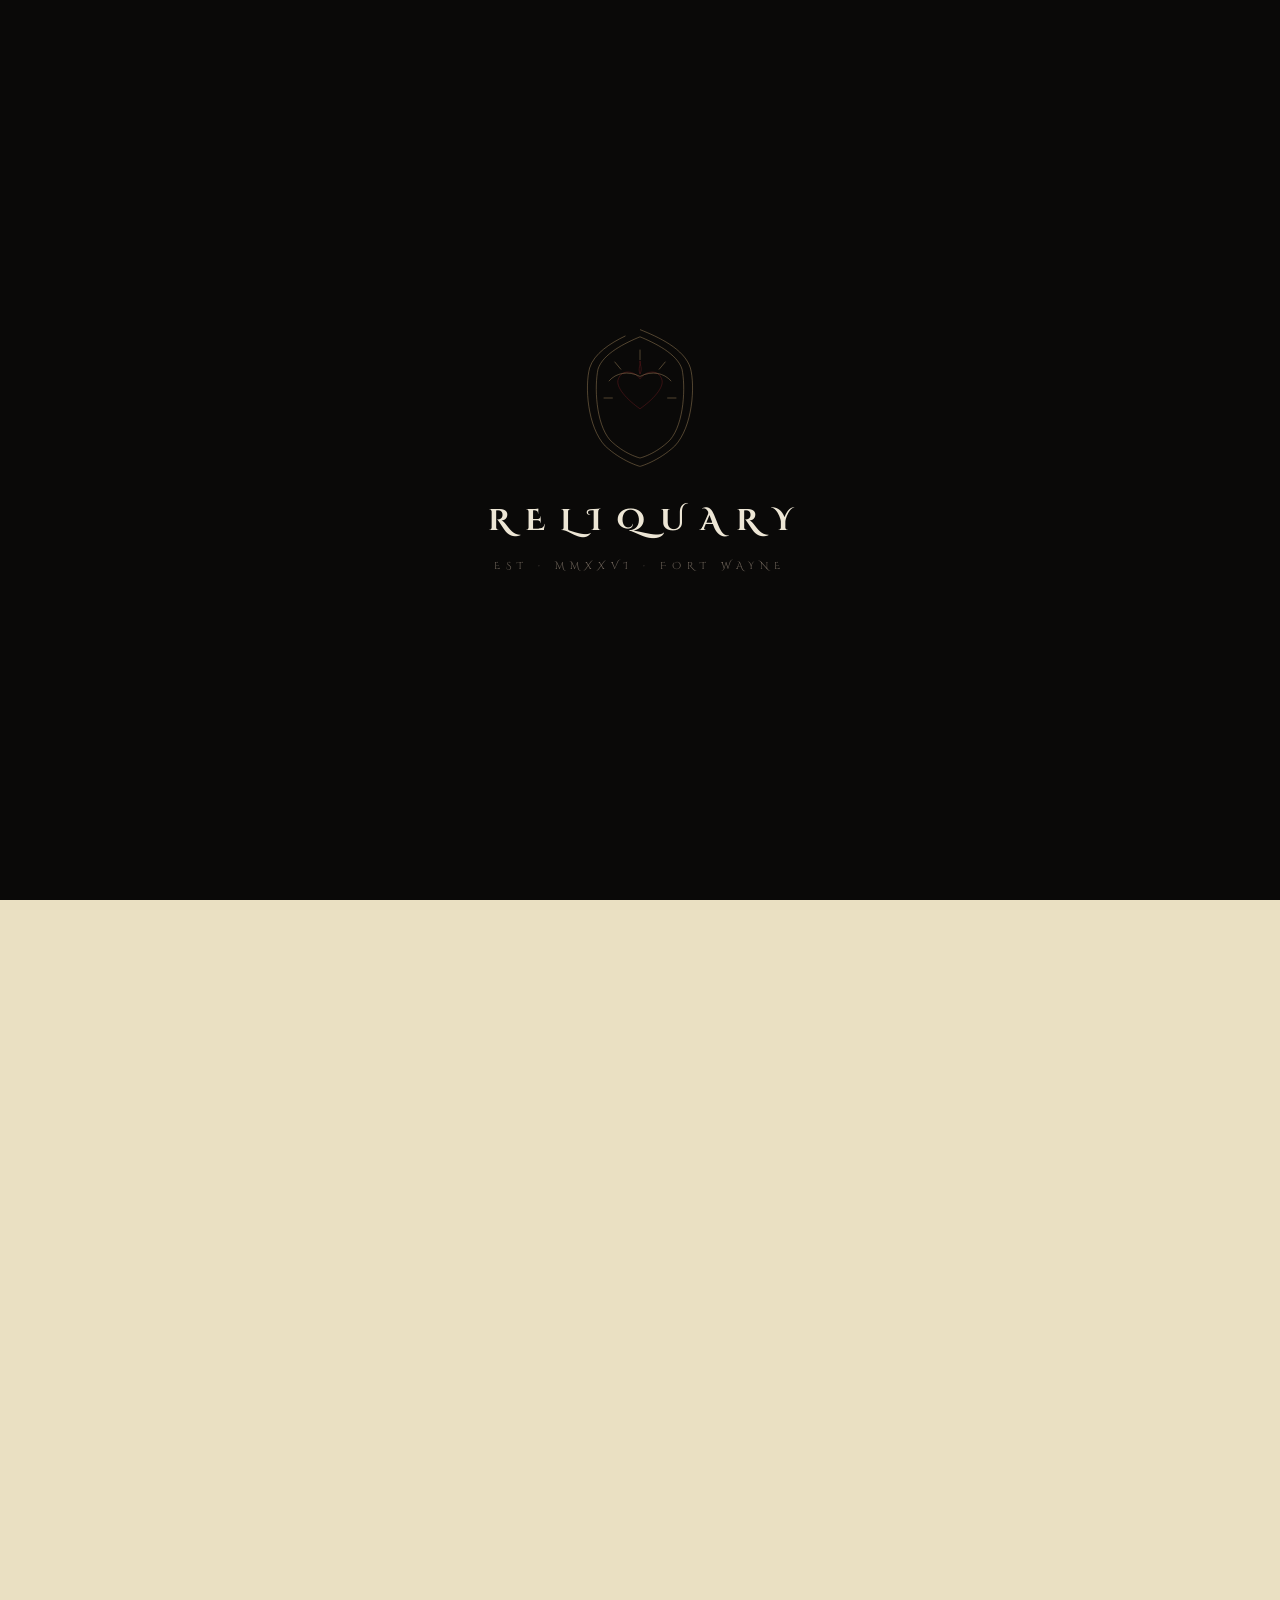
==== commit 93eb7c6c: "Booking: replace blank form with a 2-month availability calendar The form was just text fields. Now " ====
--- a/index.html
+++ b/index.html
@@ -884,28 +884,64 @@
   </div>
 
   <p class="booking__intro">
-    The chair is open by application. Tell us what the piece is for. We respond personally
-    within two working days.
+    Pick up to <strong>three preferred dates</strong> below, tell us about the piece, and Isaac will
+    write back personally within two working days.
   </p>
 
   <form class="booking__form" id="bookingForm" novalidate>
+
+    <!-- ===== CALENDAR (the main interaction) ===== -->
+    <div class="cal field--wide" id="cal">
+      <div class="cal__head">
+        <span class="kicker"><span class="field__num">01</span>Preferred dates</span>
+        <div class="cal__nav">
+          <button type="button" class="cal__btn" data-cal-prev aria-label="Previous month">
+            <svg viewBox="0 0 24 24" width="14" height="14" fill="none" stroke="currentColor" stroke-width="1.6"><path d="M15 6 L9 12 L15 18"/></svg>
+          </button>
+          <span class="cal__month" id="calMonthLabel">—</span>
+          <button type="button" class="cal__btn" data-cal-next aria-label="Next month">
+            <svg viewBox="0 0 24 24" width="14" height="14" fill="none" stroke="currentColor" stroke-width="1.6"><path d="M9 6 L15 12 L9 18"/></svg>
+          </button>
+        </div>
+      </div>
+
+      <div class="cal__legend" aria-hidden="true">
+        <span><i class="cal__swatch cal__swatch--open"></i>Open</span>
+        <span><i class="cal__swatch cal__swatch--hold"></i>Holding</span>
+        <span><i class="cal__swatch cal__swatch--booked"></i>Booked</span>
+        <span><i class="cal__swatch cal__swatch--closed"></i>Closed</span>
+      </div>
+
+      <div class="cal__months" id="calMonths" role="grid">
+        <!-- populated by JS: 2 month grids side-by-side on desktop, stacked on mobile -->
+      </div>
+
+      <div class="cal__chips-row">
+        <span class="cal__chips-label">Selected:</span>
+        <div class="cal__chips" id="calChips" aria-live="polite">
+          <span class="cal__hint">— pick up to 3 —</span>
+        </div>
+      </div>
+      <input type="hidden" name="dates" id="calHiddenDates" required />
+    </div>
+
     <div class="field">
-      <label for="bf-name"><span class="field__num">01</span>Your name</label>
+      <label for="bf-name"><span class="field__num">02</span>Your name</label>
       <input type="text" id="bf-name" name="name" required autocomplete="name" />
     </div>
 
     <div class="field">
-      <label for="bf-email"><span class="field__num">02</span>Email</label>
+      <label for="bf-email"><span class="field__num">03</span>Email</label>
       <input type="email" id="bf-email" name="email" required autocomplete="email" />
     </div>
 
     <div class="field">
-      <label for="bf-placement"><span class="field__num">03</span>Placement</label>
+      <label for="bf-placement"><span class="field__num">04</span>Placement</label>
       <input type="text" id="bf-placement" name="placement" placeholder="e.g. inner forearm, sternum, calf…" />
     </div>
 
     <div class="field">
-      <label for="bf-style"><span class="field__num">04</span>Subject &amp; style</label>
+      <label for="bf-style"><span class="field__num">05</span>Subject &amp; style</label>
       <select id="bf-style" name="style">
         <option>Black &amp; grey portrait</option>
         <option>Religious / sacred ornament</option>
@@ -917,7 +953,7 @@
     </div>
 
     <div class="field field--wide">
-      <label for="bf-story"><span class="field__num">05</span>What is the piece for?</label>
+      <label for="bf-story"><span class="field__num">06</span>What is the piece for?</label>
       <textarea id="bf-story" name="story" rows="4" placeholder="A line, a paragraph, a confession. Whatever you have."></textarea>
     </div>
 
@@ -929,7 +965,7 @@
     </div>
 
     <button type="submit" class="btn btn--primary btn--block">
-      <span class="btn__label">Send Application</span>
+      <span class="btn__label">Request a Sitting</span>
       <span class="btn__arrow">⟶</span>
     </button>
 
--- a/css/style.css
+++ b/css/style.css
@@ -1282,6 +1282,205 @@
   .booking__form{grid-template-columns:1fr}
   .field--wide{grid-column:span 1}
   .booking__signoff{grid-column:span 1}
+}
+
+/* =========================================================
+   CALENDAR — pick preferred dates
+========================================================= */
+.cal{
+  border:1px solid var(--rule);
+  background:rgba(234,224,194,.4);
+  padding:24px 24px 20px;
+  display:flex;flex-direction:column;gap:18px;
+  position:relative;
+  transition:border-color .25s var(--ease),box-shadow .4s var(--ease);
+}
+.cal--invalid{
+  border-color:var(--crimson);
+  box-shadow:0 0 0 4px rgba(122,29,34,.18);
+  animation:calShake .5s var(--ease);
+}
+@keyframes calShake{
+  0%,100%{transform:translateX(0)}
+  25%{transform:translateX(-4px)}
+  75%{transform:translateX(4px)}
+}
+.cal__head{
+  display:flex;align-items:center;justify-content:space-between;
+  gap:16px;flex-wrap:wrap;
+}
+.cal__head .kicker{padding-left:0;font-size:11px}
+.cal__head .kicker::before{display:none}
+.cal__head .kicker .field__num{
+  display:inline-block;font-family:var(--display-italic);font-style:italic;
+  color:var(--fg-mute);font-size:14px;letter-spacing:0;margin-right:10px;
+}
+
+.cal__nav{
+  display:inline-flex;align-items:center;gap:14px;
+  font-family:var(--display);
+}
+.cal__btn{
+  width:34px;height:34px;border-radius:50%;
+  border:1px solid var(--line-mute);
+  display:inline-flex;align-items:center;justify-content:center;
+  color:var(--fg);
+  transition:background .25s var(--ease),border-color .25s var(--ease),color .25s var(--ease);
+}
+.cal__btn:hover{background:var(--fg);color:var(--bg);border-color:var(--fg)}
+.cal__btn:disabled{opacity:.32;cursor:not-allowed}
+.cal__btn:disabled:hover{background:transparent;color:var(--fg);border-color:var(--line-mute)}
+.cal__month{
+  font-family:var(--display);
+  font-size:13px;letter-spacing:.32em;text-transform:uppercase;
+  min-width:200px;text-align:center;color:var(--fg);
+}
+
+.cal__legend{
+  display:flex;flex-wrap:wrap;gap:18px;
+  font-family:var(--display);font-size:10px;letter-spacing:.22em;text-transform:uppercase;
+  color:var(--fg-mute);
+}
+.cal__legend span{display:inline-flex;align-items:center;gap:8px}
+.cal__swatch{
+  display:inline-block;width:12px;height:12px;border:1px solid var(--rule);
+}
+.cal__swatch--open{background:rgba(234,224,194,.8)}
+.cal__swatch--hold{background:rgba(156,120,56,.45)}
+.cal__swatch--booked{background:rgba(122,29,34,.55)}
+.cal__swatch--closed{background:transparent;background-image:linear-gradient(45deg,transparent 47%,var(--fg-mute) 49%,var(--fg-mute) 51%,transparent 53%)}
+
+.cal__months{
+  display:grid;
+  grid-template-columns:1fr 1fr;
+  gap:24px;
+}
+@media (max-width:780px){
+  .cal__months{grid-template-columns:1fr;gap:18px}
+}
+
+.cal__month-block{
+  display:flex;flex-direction:column;gap:6px;
+}
+.cal__month-block-label{
+  font-family:var(--display);font-size:11px;letter-spacing:.3em;text-transform:uppercase;
+  color:var(--accent);text-align:center;padding-bottom:6px;
+  border-bottom:1px solid var(--rule);
+}
+.cal__weekdays{
+  display:grid;grid-template-columns:repeat(7,1fr);gap:2px;
+  font-family:var(--display);font-size:9px;letter-spacing:.18em;text-transform:uppercase;
+  color:var(--fg-mute);
+}
+.cal__weekdays span{text-align:center;padding:6px 0}
+
+.cal__grid{
+  display:grid;grid-template-columns:repeat(7,1fr);gap:2px;
+}
+.cal__day{
+  position:relative;
+  aspect-ratio:1/1;
+  display:flex;align-items:center;justify-content:center;
+  font-family:var(--display);font-size:13px;
+  background:rgba(234,224,194,.45);
+  border:1px solid transparent;
+  color:var(--fg);
+  cursor:none;
+  transition:background .2s var(--ease),border-color .2s var(--ease),color .2s var(--ease),transform .25s var(--ease);
+  user-select:none;
+}
+.cal__day--filler{visibility:hidden}
+.cal__day--past{
+  background:transparent;color:var(--fg-mute);opacity:.32;
+  cursor:not-allowed;
+}
+.cal__day--closed{
+  background:transparent;color:var(--fg-mute);
+  cursor:not-allowed;
+  background-image:linear-gradient(45deg,transparent 46%,rgba(110,90,62,.4) 48%,rgba(110,90,62,.4) 52%,transparent 54%);
+}
+.cal__day--booked{
+  background:rgba(122,29,34,.18);
+  color:rgba(122,29,34,.72);
+  cursor:not-allowed;
+  text-decoration:line-through;
+}
+.cal__day--hold{
+  background:rgba(156,120,56,.20);
+  color:var(--fg);
+  border-color:rgba(156,120,56,.35);
+}
+.cal__day--open{
+  background:rgba(234,224,194,.85);
+  border-color:var(--line-faint);
+}
+.cal__day--open:hover,
+.cal__day--hold:hover{
+  background:var(--fg);color:var(--bg);border-color:var(--fg);
+  transform:translateY(-1px);
+}
+.cal__day--selected{
+  background:var(--crimson) !important;
+  color:#EFE5C8 !important;
+  border-color:var(--crimson) !important;
+  font-weight:600;
+}
+.cal__day--selected::after{
+  content:"";position:absolute;inset:3px;border:1px solid rgba(239,229,200,.4);
+}
+
+.cal__chips-row{
+  display:flex;flex-wrap:wrap;align-items:center;gap:12px;
+  padding-top:14px;border-top:1px solid var(--rule);
+}
+.cal__chips-label{
+  font-family:var(--display);font-size:10px;letter-spacing:.32em;text-transform:uppercase;
+  color:var(--accent);
+}
+.cal__chips{display:flex;flex-wrap:wrap;gap:8px;flex:1}
+.cal__hint{
+  font-family:var(--display-italic);font-style:italic;
+  font-size:14px;color:var(--fg-mute);
+}
+.cal__chip{
+  display:inline-flex;align-items:center;gap:8px;
+  padding:6px 8px 6px 14px;
+  border:1px solid var(--crimson);
+  background:rgba(122,29,34,.08);
+  color:var(--crimson);
+  font-family:var(--display);font-size:11px;letter-spacing:.18em;text-transform:uppercase;
+  border-radius:999px;
+  transition:background .2s var(--ease);
+}
+.cal__chip-x{
+  width:18px;height:18px;border-radius:50%;
+  display:inline-flex;align-items:center;justify-content:center;
+  background:var(--crimson);color:#EFE5C8;
+  font-size:11px;line-height:1;
+  border:0;
+  cursor:none;
+}
+.cal__chip:hover .cal__chip-x{background:var(--crimson-deep)}
+
+/* DARK theme overrides */
+[data-theme="dark"] .cal{background:rgba(20,18,16,.4);border-color:rgba(184,153,104,.18)}
+[data-theme="dark"] .cal__btn{border-color:rgba(237,230,213,.3)}
+[data-theme="dark"] .cal__btn:hover{background:var(--bone);color:var(--pitch);border-color:var(--bone)}
+[data-theme="dark"] .cal__day{background:rgba(20,18,16,.4)}
+[data-theme="dark"] .cal__day--open{background:rgba(31,27,23,.7);border-color:rgba(184,153,104,.2)}
+[data-theme="dark"] .cal__day--hold{background:rgba(184,153,104,.22);border-color:rgba(184,153,104,.4)}
+[data-theme="dark"] .cal__day--booked{background:rgba(192,72,72,.18);color:rgba(192,72,72,.7)}
+[data-theme="dark"] .cal__day--open:hover,
+[data-theme="dark"] .cal__day--hold:hover{background:var(--bone);color:var(--pitch);border-color:var(--bone)}
+[data-theme="dark"] .cal__day--selected{background:#A03840 !important;color:#EDE6D5 !important;border-color:#A03840 !important}
+[data-theme="dark"] .cal__chip{border-color:#A03840;background:rgba(160,56,64,.18);color:#E5DBC4}
+[data-theme="dark"] .cal__chip-x{background:#A03840;color:var(--pitch)}
+
+@media (max-width:600px){
+  .cal{padding:18px 16px 16px}
+  .cal__day{font-size:12px}
+  .cal__legend{font-size:9px;gap:12px}
+  .cal__month{font-size:12px;letter-spacing:.24em;min-width:0}
 }
 
 /* =========================================================
